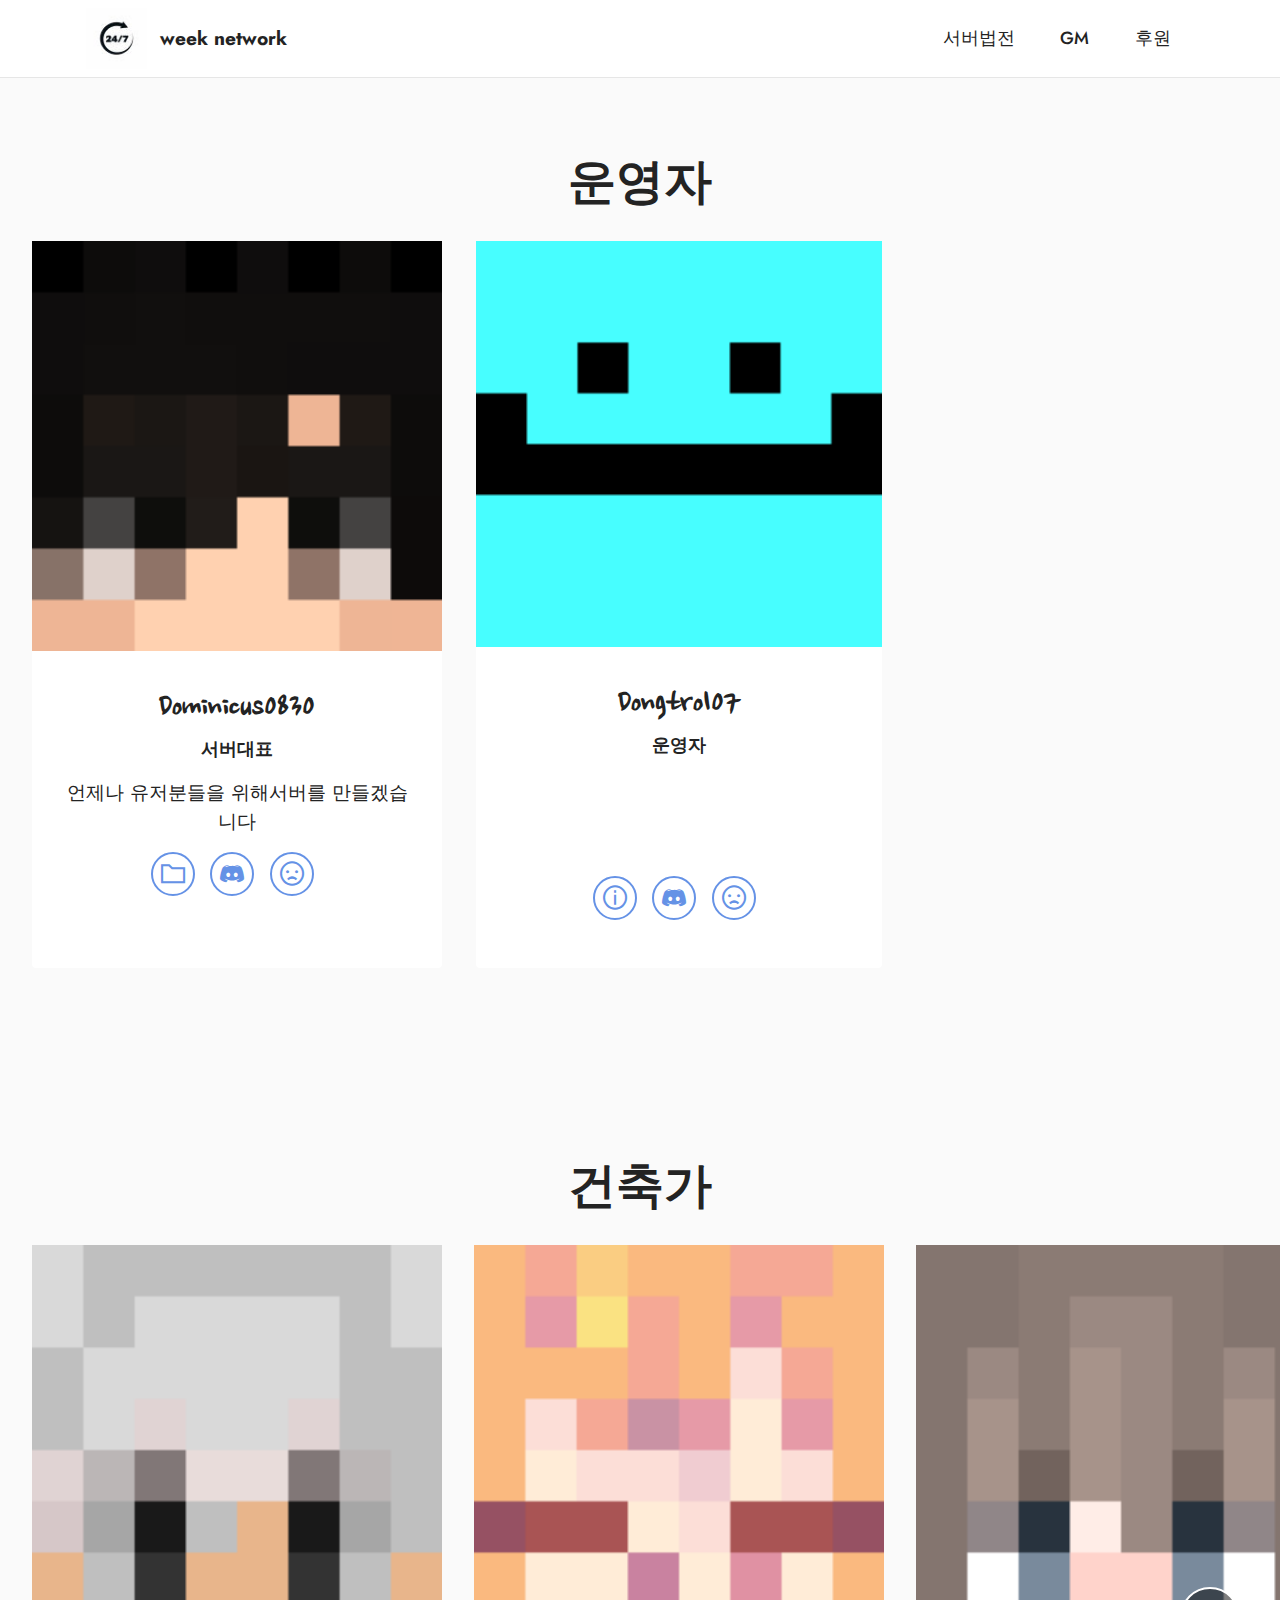
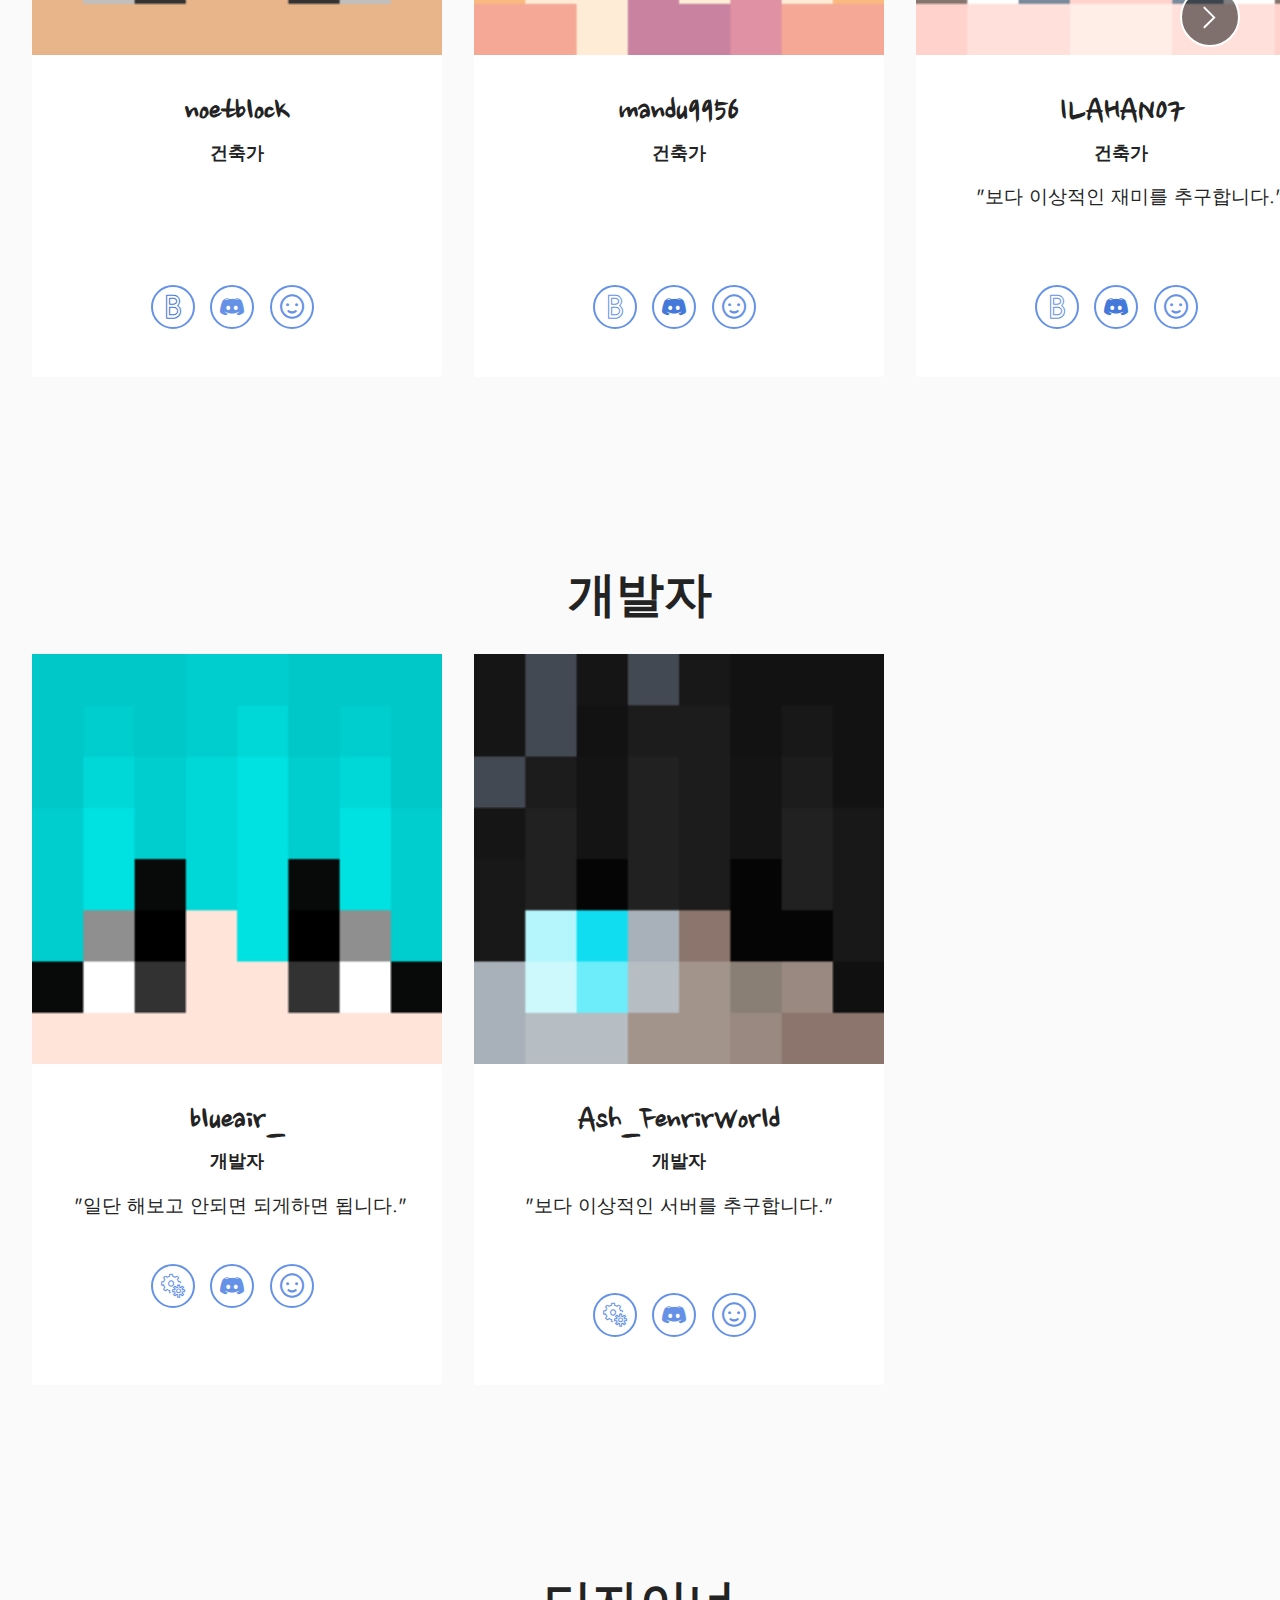
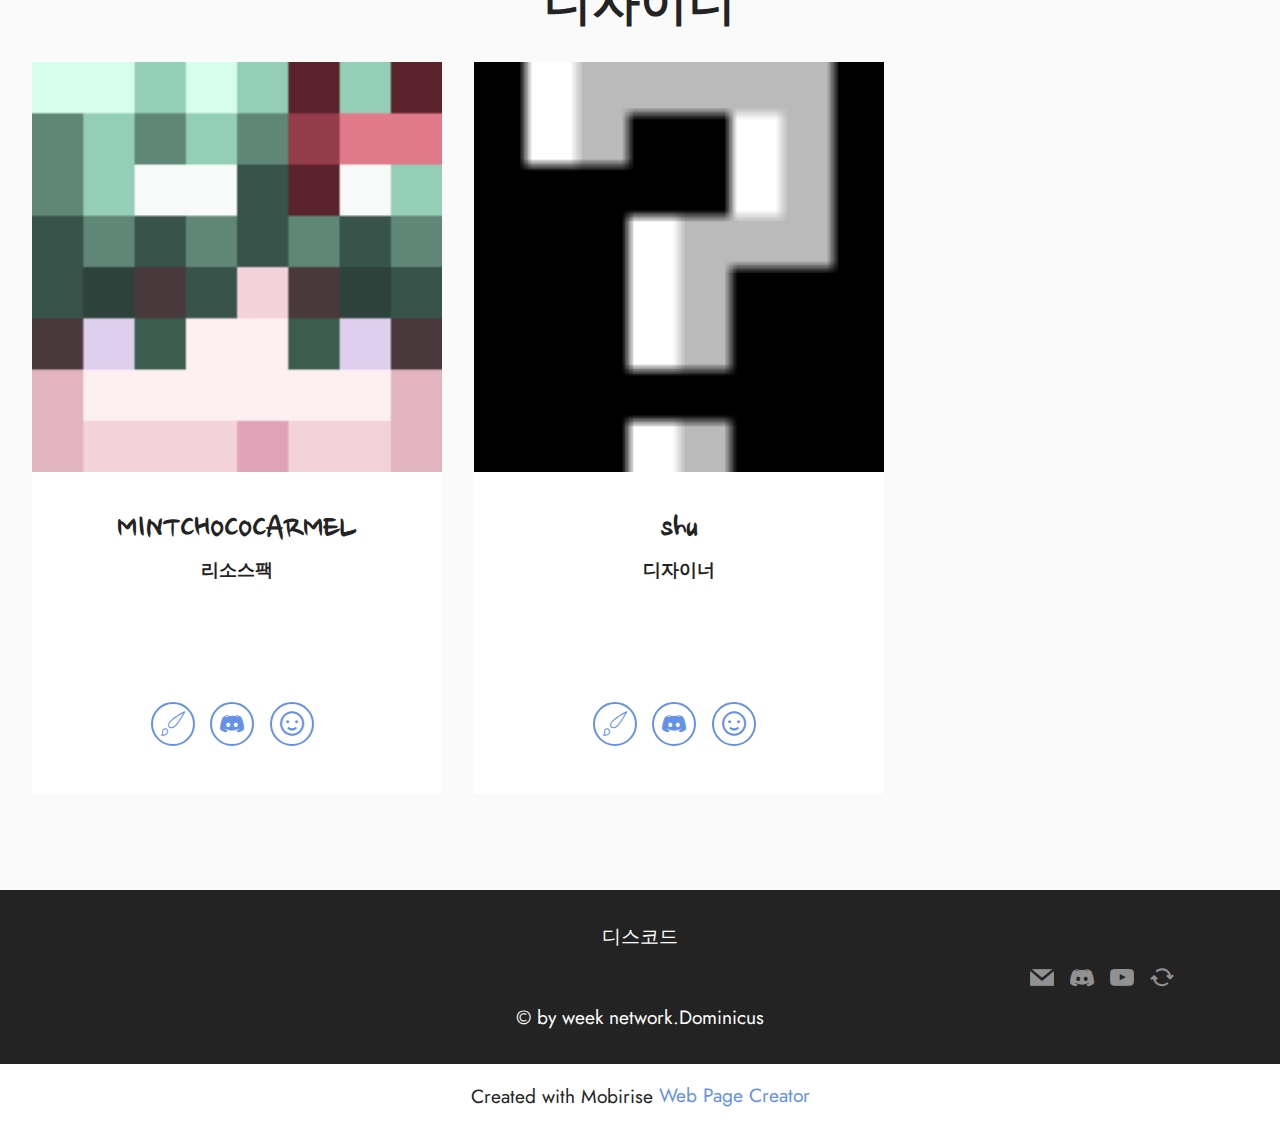
==== gm.html @ 04af9550 "Add files via upload" ====
<!DOCTYPE html>
<html  >
<head>
  <!-- Site made with Mobirise Website Builder v5.6.5, https://mobirise.com -->
  <meta charset="UTF-8">
  <meta http-equiv="X-UA-Compatible" content="IE=edge">
  <meta name="generator" content="Mobirise v5.6.5, mobirise.com">
  <meta name="twitter:card" content="summary_large_image"/>
  <meta name="twitter:image:src" content="">
  <meta property="og:image" content="">
  <meta name="twitter:title" content="gm">
  <meta name="viewport" content="width=device-width, initial-scale=1, minimum-scale=1">
  <link rel="shortcut icon" href="assets/images/clock-icon-247-260nw-1203676057-64x64.jpg" type="image/x-icon">
  <meta name="description" content="">
  
  
  <title>gm</title>
  <link rel="stylesheet" href="assets/web/assets/mobirise-icons2/mobirise2.css">
  <link rel="stylesheet" href="assets/web/assets/mobirise-icons/mobirise-icons.css">
  <link rel="stylesheet" href="assets/bootstrap/css/bootstrap.min.css">
  <link rel="stylesheet" href="assets/bootstrap/css/bootstrap-grid.min.css">
  <link rel="stylesheet" href="assets/bootstrap/css/bootstrap-reboot.min.css">
  <link rel="stylesheet" href="assets/dropdown/css/style.css">
  <link rel="stylesheet" href="assets/socicon/css/styles.css">
  <link rel="stylesheet" href="assets/theme/css/style.css">
  <link rel="preload" href="https://fonts.googleapis.com/css?family=Roboto:100,100i,300,300i,400,400i,500,500i,700,700i,900,900i&display=swap" as="style" onload="this.onload=null;this.rel='stylesheet'">
  <noscript><link rel="stylesheet" href="https://fonts.googleapis.com/css?family=Roboto:100,100i,300,300i,400,400i,500,500i,700,700i,900,900i&display=swap"></noscript>
  <link rel="preload" href="https://fonts.googleapis.com/css?family=Jost:100,200,300,400,500,600,700,800,900,100i,200i,300i,400i,500i,600i,700i,800i,900i&display=swap" as="style" onload="this.onload=null;this.rel='stylesheet'">
  <noscript><link rel="stylesheet" href="https://fonts.googleapis.com/css?family=Jost:100,200,300,400,500,600,700,800,900,100i,200i,300i,400i,500i,600i,700i,800i,900i&display=swap"></noscript>
  <link rel="preload" href="https://fonts.googleapis.com/css?family=Nanum+Brush+Script:400&display=swap" as="style" onload="this.onload=null;this.rel='stylesheet'">
  <noscript><link rel="stylesheet" href="https://fonts.googleapis.com/css?family=Nanum+Brush+Script:400&display=swap"></noscript>
  <link rel="preload" as="style" href="assets/mobirise/css/mbr-additional.css"><link rel="stylesheet" href="assets/mobirise/css/mbr-additional.css" type="text/css">
  
  
  
  
</head>
<body>
  
  <section data-bs-version="5.1" class="menu cid-s48OLK6784" once="menu" id="menu1-k">
    
    <nav class="navbar navbar-dropdown navbar-fixed-top navbar-expand-lg">
        <div class="container">
            <div class="navbar-brand">
                <span class="navbar-logo">
                    <a href="https://mobiri.se">
                        <img src="assets/images/clock-icon-247-260nw-1203676057-64x64.jpg" alt="Mobirise Website Builder" style="height: 3.8rem;">
                    </a>
                </span>
                <span class="navbar-caption-wrap"><a class="navbar-caption text-black display-7" href="https://mobiri.se">week network</a></span>
            </div>
            <button class="navbar-toggler" type="button" data-toggle="collapse" data-bs-toggle="collapse" data-target="#navbarSupportedContent" data-bs-target="#navbarSupportedContent" aria-controls="navbarNavAltMarkup" aria-expanded="false" aria-label="Toggle navigation">
                <div class="hamburger">
                    <span></span>
                    <span></span>
                    <span></span>
                    <span></span>
                </div>
            </button>
            <div class="collapse navbar-collapse" id="navbarSupportedContent">
                <ul class="navbar-nav nav-dropdown nav-right" data-app-modern-menu="true"><li class="nav-item"><a class="nav-link link text-black text-primary display-4" href="rule.html">서버법전</a></li><li class="nav-item"><a class="nav-link link text-black text-primary display-4" href="gm.html">GM</a></li>
                    <li class="nav-item"><a class="nav-link link text-black text-primary display-4" href="index.html">후원</a></li></ul>
                
                
            </div>
        </div>
    </nav>

</section>

<section data-bs-version="5.1" class="slider3 mbr-embla cid-t15JoEeEwL" id="slider3-s">
    

    
    <div class="position-relative text-center">
        <div class="col-12">
            <h3 class="mbr-section-title mbr-fonts-style align-center mb-4 display-2"><strong>운영자</strong></h3>
            
        </div>
        <div class="embla" data-skip-snaps="true" data-align="center" data-contain-scroll="trimSnaps" data-auto-play-interval="5" data-draggable="true">
            <div class="embla__viewport container-fluid">
                <div class="embla__container">
                    <div class="embla__slide slider-image item active" style="margin-left: 1rem; margin-right: 1rem;">
                        <div class="card-wrap">
                            <div class="item-wrapper position-relative">
                                <div class="image-wrap">
                                    <img src="assets/images/dominicus-160x160.png" alt="Mobirise Website Builder" data-slide-to="0" data-bs-slide-to="0">
                                </div>
                            </div>
                            <div class="content-wrap">
                                <h5 class="mbr-section-title card-title mbr-fonts-style align-center m-0 display-5">
                                    <strong>Dominicus0830</strong></h5>
                                <h6 class="mbr-role mbr-fonts-style align-center mb-3 display-4">
                                    <strong>서버대표</strong></h6>
                                <p class="card-text mbr-fonts-style align-center display-7">
                                    언제나 유저분들을 위해서버를 만들겠습니다</p>
                                <div class="social-row display-7">
                                    <div class="soc-item">
                                        <a href="https://www.facebook.com/Mobirise/" target="_blank">
                                            <span class="mbr-iconfont mobi-mbri-folder mobi-mbri"></span>
                                        </a>
                                    </div>
                                    <div class="soc-item">
                                        <a href="https://twitter.com/mobirise" target="_blank">
                                            <span class="mbr-iconfont socicon-discord socicon"></span>
                                        </a>
                                    </div>
                                    <div class="soc-item">
                                        <a href="https://instagram.com/mobirise" target="_blank">
                                            <span class="mbr-iconfont mobi-mbri-sad-face mobi-mbri"></span>
                                        </a>
                                    </div>
                                    
                                    
                                </div>
                                
                            </div>
                        </div>
                    </div><div class="embla__slide slider-image item active" style="margin-left: 1rem; margin-right: 1rem;">
                        <div class="card-wrap">
                            <div class="item-wrapper position-relative">
                                <div class="image-wrap">
                                    <img src="assets/images/dong-160x160.png" alt="Mobirise Website Builder" data-slide-to="1" data-bs-slide-to="1">
                                </div>
                            </div>
                            <div class="content-wrap">
                                <h5 class="mbr-section-title card-title mbr-fonts-style align-center m-0 display-5"><strong>Dongtrol07</strong></h5>
                                <h6 class="mbr-role mbr-fonts-style align-center mb-3 display-4">
                                    <strong>운영자</strong></h6>
                                <p class="card-text mbr-fonts-style align-center display-7">&nbsp; &nbsp; &nbsp; &nbsp; &nbsp; &nbsp; &nbsp; &nbsp; &nbsp; &nbsp; &nbsp; &nbsp; &nbsp; &nbsp; &nbsp; &nbsp; &nbsp; &nbsp; &nbsp; &nbsp; &nbsp; &nbsp; &nbsp; &nbsp; &nbsp; &nbsp; &nbsp; &nbsp; &nbsp; <br><br>&nbsp;&nbsp;</p>
                                <div class="social-row display-7">
                                    <div class="soc-item">
                                        <a href="https://www.facebook.com/Mobirise/" target="_blank">
                                            <span class="mbr-iconfont mobi-mbri-info mobi-mbri"></span>
                                        </a>
                                    </div>
                                    <div class="soc-item">
                                        <a href="https://twitter.com/mobirise" target="_blank">
                                            <span class="mbr-iconfont socicon-discord socicon"></span>
                                        </a>
                                    </div>
                                    <div class="soc-item">
                                        <a href="https://instagram.com/mobirise" target="_blank">
                                            <span class="mbr-iconfont mobi-mbri-sad-face mobi-mbri"></span>
                                        </a>
                                    </div>
                                    
                                    
                                </div>
                                
                            </div>
                        </div>
                    </div>
                    
                    
                    
                </div>
            </div>
            <button class="embla__button embla__button--prev">
                <span class="mobi-mbri mobi-mbri-arrow-prev mbr-iconfont" aria-hidden="true"></span>
                <span class="sr-only visually-hidden visually-hidden">Previous</span>
            </button>
            <button class="embla__button embla__button--next">
                <span class="mobi-mbri mobi-mbri-arrow-next mbr-iconfont" aria-hidden="true"></span>
                <span class="sr-only visually-hidden visually-hidden">Next</span>
            </button>
        </div>
    </div>
</section>

<section data-bs-version="5.1" class="slider3 mbr-embla cid-t15JpnWd8E" id="slider3-t">
    

    
    <div class="position-relative text-center">
        <div class="col-12">
            <h3 class="mbr-section-title mbr-fonts-style align-center mb-4 display-2">
                <strong>건축가</strong></h3>
            
        </div>
        <div class="embla" data-skip-snaps="true" data-align="center" data-contain-scroll="trimSnaps" data-auto-play-interval="5" data-draggable="true">
            <div class="embla__viewport container-fluid">
                <div class="embla__container">
                    <div class="embla__slide slider-image item" style="margin-left: 1rem; margin-right: 1rem;">
                        <div class="card-wrap">
                            <div class="item-wrapper position-relative">
                                <div class="image-wrap">
                                    <img src="assets/images/noetblock-160x160.png" alt="Mobirise Website Builder">
                                </div>
                            </div>
                            <div class="content-wrap">
                                <h5 class="mbr-section-title card-title mbr-fonts-style align-center m-0 display-5"><strong>noetblock</strong></h5>
                                <h6 class="mbr-role mbr-fonts-style align-center mb-3 display-4"><strong>건축가</strong></h6>
                                <p class="card-text mbr-fonts-style align-center display-7"><br>&nbsp; &nbsp; &nbsp; &nbsp; &nbsp; &nbsp; &nbsp; &nbsp; &nbsp; &nbsp; &nbsp; &nbsp; &nbsp; &nbsp; &nbsp; &nbsp; &nbsp; &nbsp; &nbsp; &nbsp; &nbsp; &nbsp; &nbsp; &nbsp; &nbsp; &nbsp; &nbsp; &nbsp; &nbsp; &nbsp;</p>
                                <div class="social-row display-7">
                                    <div class="soc-item">
                                        <a href="https://www.facebook.com/Mobirise/" target="_blank">
                                            <span class="mbr-iconfont mbri-bold" style="color: rgb(68, 121, 217); fill: rgb(68, 121, 217);"></span>
                                        </a>
                                    </div>
                                    <div class="soc-item">
                                        <a href="https://twitter.com/mobirise" target="_blank">
                                            <span class="mbr-iconfont socicon-discord socicon"></span>
                                        </a>
                                    </div>
                                    <div class="soc-item">
                                        <a href="https://instagram.com/mobirise" target="_blank">
                                            <span class="mbr-iconfont mobi-mbri-smile-face mobi-mbri"></span>
                                        </a>
                                    </div>
                                    
                                    
                                </div>
                                
                            </div>
                        </div>
                    </div>
                    <div class="embla__slide slider-image item" style="margin-left: 1rem; margin-right: 1rem;">
                        <div class="card-wrap">
                            <div class="item-wrapper position-relative">
                                <div class="image-wrap">
                                    <img src="assets/images/mandu-160x160.png" alt="Mobirise Website Builder">
                                </div>
                            </div>
                            <div class="content-wrap">
                                <h5 class="mbr-section-title card-title mbr-fonts-style align-center m-0 display-5"><strong>mandu9956</strong></h5>
                                <h6 class="mbr-role mbr-fonts-style align-center mb-3 display-4">
                                    <strong>건축가</strong></h6>
                                <p class="card-text mbr-fonts-style align-center display-7"><br>&nbsp; &nbsp; &nbsp; &nbsp; &nbsp; &nbsp; &nbsp; &nbsp; &nbsp; &nbsp; &nbsp; &nbsp; &nbsp; &nbsp; &nbsp; &nbsp; &nbsp; &nbsp; &nbsp; &nbsp; &nbsp; &nbsp; &nbsp; &nbsp; &nbsp; &nbsp; &nbsp; &nbsp; &nbsp; &nbsp;&nbsp;
                                                                                               
                                </p>
                                <div class="social-row display-7">
                                    <div class="soc-item">
                                        <a href="https://www.facebook.com/Mobirise/" target="_blank">
                                            <span class="mbr-iconfont mbri-bold"></span>
                                        </a>
                                    </div>
                                    <div class="soc-item">
                                        <a href="https://twitter.com/mobirise" target="_blank">
                                            <span class="mbr-iconfont socicon-discord socicon" style="color: rgb(68, 121, 217); fill: rgb(68, 121, 217);"></span>
                                        </a>
                                    </div>
                                    <div class="soc-item">
                                        <a href="https://instagram.com/mobirise" target="_blank">
                                            <span class="mbr-iconfont mobi-mbri-smile-face mobi-mbri"></span>
                                        </a>
                                    </div>
                                    
                                    
                                </div>
                                
                            </div>
                        </div>
                    </div>
                    <div class="embla__slide slider-image item" style="margin-left: 1rem; margin-right: 1rem;">
                        <div class="card-wrap">
                            <div class="item-wrapper position-relative">
                                <div class="image-wrap">
                                    <img src="assets/images/ilahan-160x160.png" alt="Mobirise Website Builder">
                                </div>
                            </div>
                            <div class="content-wrap">
                                <h5 class="mbr-section-title card-title mbr-fonts-style align-center m-0 display-5"><strong>ILAHAN07</strong></h5>
                                <h6 class="mbr-role mbr-fonts-style align-center mb-3 display-4">
                                    <strong>건축가</strong><strong><br></strong></h6>
                                <p class="card-text mbr-fonts-style align-center display-7">&nbsp; &nbsp;"보다 이상적인 재미를 추구합니다."<br>&nbsp; &nbsp; &nbsp; &nbsp; &nbsp; &nbsp; &nbsp; &nbsp; &nbsp; &nbsp; &nbsp; &nbsp; &nbsp; &nbsp; &nbsp; &nbsp; &nbsp;&nbsp;&nbsp; &nbsp; &nbsp; &nbsp; &nbsp; &nbsp; &nbsp; &nbsp; &nbsp; &nbsp; &nbsp; &nbsp; &nbsp;&nbsp;</p>
                                <div class="social-row display-7">
                                    <div class="soc-item">
                                        <a href="https://www.facebook.com/Mobirise/" target="_blank">
                                            <span class="mbr-iconfont mbri-bold"></span>
                                        </a>
                                    </div>
                                    <div class="soc-item">
                                        <a href="https://twitter.com/mobirise" target="_blank">
                                            <span class="mbr-iconfont socicon-discord socicon" style="color: rgb(68, 121, 217); fill: rgb(68, 121, 217);"></span>
                                        </a>
                                    </div>
                                    <div class="soc-item">
                                        <a href="https://instagram.com/mobirise" target="_blank">
                                            <span class="mbr-iconfont mobi-mbri-smile-face mobi-mbri"></span>
                                        </a>
                                    </div>
                                    
                                    
                                </div>
                                
                            </div>
                        </div>
                    </div>
                    
                </div>
            </div>
            <button class="embla__button embla__button--prev">
                <span class="mobi-mbri mobi-mbri-arrow-prev mbr-iconfont" aria-hidden="true"></span>
                <span class="sr-only visually-hidden visually-hidden">Previous</span>
            </button>
            <button class="embla__button embla__button--next">
                <span class="mobi-mbri mobi-mbri-arrow-next mbr-iconfont" aria-hidden="true"></span>
                <span class="sr-only visually-hidden visually-hidden">Next</span>
            </button>
        </div>
    </div>
</section>

<section data-bs-version="5.1" class="slider3 mbr-embla cid-t15RJzF2JE" id="slider3-u">
    

    
    <div class="position-relative text-center">
        <div class="col-12">
            <h3 class="mbr-section-title mbr-fonts-style align-center mb-4 display-2">
                <strong>개발자</strong></h3>
            
        </div>
        <div class="embla" data-skip-snaps="true" data-align="center" data-contain-scroll="trimSnaps" data-auto-play-interval="5" data-draggable="true">
            <div class="embla__viewport container-fluid">
                <div class="embla__container">
                    <div class="embla__slide slider-image item" style="margin-left: 1rem; margin-right: 1rem;">
                        <div class="card-wrap">
                            <div class="item-wrapper position-relative">
                                <div class="image-wrap">
                                    <img src="assets/images/blueair-160x160.png" alt="Mobirise Website Builder">
                                </div>
                            </div>
                            <div class="content-wrap">
                                <h5 class="mbr-section-title card-title mbr-fonts-style align-center m-0 display-5"><strong>blueair_</strong></h5>
                                <h6 class="mbr-role mbr-fonts-style align-center mb-3 display-4">
                                    <strong>개발자</strong></h6>
                                <p class="card-text mbr-fonts-style align-center display-7">&nbsp;"일단 해보고 안되면 되게하면 됩니다." &nbsp; &nbsp; &nbsp; &nbsp; &nbsp; &nbsp; &nbsp; &nbsp; &nbsp; &nbsp; &nbsp; &nbsp; &nbsp; &nbsp; &nbsp; &nbsp;</p>
                                <div class="social-row display-7">
                                    <div class="soc-item">
                                        <a href="https://www.facebook.com/Mobirise/" target="_blank">
                                            <span class="mbr-iconfont mbri-setting"></span>
                                        </a>
                                    </div>
                                    <div class="soc-item">
                                        <a href="https://twitter.com/mobirise" target="_blank">
                                            <span class="mbr-iconfont socicon-discord socicon"></span>
                                        </a>
                                    </div>
                                    <div class="soc-item">
                                        <a href="https://instagram.com/mobirise" target="_blank">
                                            <span class="mbr-iconfont mobi-mbri-smile-face mobi-mbri"></span>
                                        </a>
                                    </div>
                                    
                                    
                                </div>
                                
                            </div>
                        </div>
                    </div>
                    <div class="embla__slide slider-image item" style="margin-left: 1rem; margin-right: 1rem;">
                        <div class="card-wrap">
                            <div class="item-wrapper position-relative">
                                <div class="image-wrap">
                                    <img src="assets/images/ash-160x160.png" alt="Mobirise Website Builder">
                                </div>
                            </div>
                            <div class="content-wrap">
                                <h5 class="mbr-section-title card-title mbr-fonts-style align-center m-0 display-5">
                                    <strong>Ash_FenrirWorld</strong>
                                </h5>
                                <h6 class="mbr-role mbr-fonts-style align-center mb-3 display-4"><strong>개발자</strong></h6>
                                <p class="card-text mbr-fonts-style align-center display-7">
                                    "보다 이상적인 서버를 추구합니다."<br>&nbsp; &nbsp; &nbsp; &nbsp; &nbsp; &nbsp; &nbsp; &nbsp; &nbsp; &nbsp; &nbsp; &nbsp; &nbsp; &nbsp; &nbsp; &nbsp; &nbsp; &nbsp; &nbsp; &nbsp; &nbsp; &nbsp; &nbsp; &nbsp; &nbsp; &nbsp; &nbsp; &nbsp; &nbsp; &nbsp;&nbsp;
                                </p>
                                <div class="social-row display-7">
                                    <div class="soc-item">
                                        <a href="https://www.facebook.com/Mobirise/" target="_blank">
                                            <span class="mbr-iconfont mbri-setting"></span>
                                        </a>
                                    </div>
                                    <div class="soc-item">
                                        <a href="https://twitter.com/mobirise" target="_blank">
                                            <span class="mbr-iconfont socicon-discord socicon"></span>
                                        </a>
                                    </div>
                                    <div class="soc-item">
                                        <a href="https://instagram.com/mobirise" target="_blank">
                                            <span class="mbr-iconfont mobi-mbri-smile-face mobi-mbri"></span>
                                        </a>
                                    </div>
                                    
                                    
                                </div>
                                
                            </div>
                        </div>
                    </div>
                    
                    
                </div>
            </div>
            <button class="embla__button embla__button--prev">
                <span class="mobi-mbri mobi-mbri-arrow-prev mbr-iconfont" aria-hidden="true"></span>
                <span class="sr-only visually-hidden visually-hidden">Previous</span>
            </button>
            <button class="embla__button embla__button--next">
                <span class="mobi-mbri mobi-mbri-arrow-next mbr-iconfont" aria-hidden="true"></span>
                <span class="sr-only visually-hidden visually-hidden">Next</span>
            </button>
        </div>
    </div>
</section>

<section data-bs-version="5.1" class="slider3 mbr-embla cid-t15TF7dycz" id="slider3-w">
    

    
    <div class="position-relative text-center">
        <div class="col-12">
            <h3 class="mbr-section-title mbr-fonts-style align-center mb-4 display-2"><strong>디자이너</strong></h3>
            
        </div>
        <div class="embla" data-skip-snaps="true" data-align="center" data-contain-scroll="trimSnaps" data-auto-play-interval="5" data-draggable="true">
            <div class="embla__viewport container-fluid">
                <div class="embla__container">
                    <div class="embla__slide slider-image item" style="margin-left: 1rem; margin-right: 1rem;">
                        <div class="card-wrap">
                            <div class="item-wrapper position-relative">
                                <div class="image-wrap">
                                    <img src="assets/images/cou-160x160.png" alt="Mobirise Website Builder" data-slide-to="0" data-bs-slide-to="0">
                                </div>
                            </div>
                            <div class="content-wrap">
                                <h5 class="mbr-section-title card-title mbr-fonts-style align-center m-0 display-5"><strong>MINTCHOCOCARMEL</strong></h5>
                                <h6 class="mbr-role mbr-fonts-style align-center mb-3 display-4">
                                    <strong>리소스팩</strong></h6>
                                <p class="card-text mbr-fonts-style align-center display-7"><br>&nbsp; &nbsp; &nbsp; &nbsp; &nbsp; &nbsp; &nbsp; &nbsp; &nbsp; &nbsp; &nbsp; &nbsp; &nbsp; &nbsp; &nbsp; &nbsp; &nbsp; &nbsp; &nbsp; &nbsp; &nbsp; &nbsp; &nbsp; &nbsp; &nbsp; &nbsp; &nbsp; &nbsp; &nbsp; &nbsp;&nbsp;</p>
                                <div class="social-row display-7">
                                    <div class="soc-item">
                                        <a href="https://www.facebook.com/Mobirise/" target="_blank">
                                            <span class="mbr-iconfont mbri-change-style"></span>
                                        </a>
                                    </div>
                                    <div class="soc-item">
                                        <a href="https://twitter.com/mobirise" target="_blank">
                                            <span class="mbr-iconfont socicon-discord socicon"></span>
                                        </a>
                                    </div>
                                    <div class="soc-item">
                                        <a href="https://instagram.com/mobirise" target="_blank">
                                            <span class="mbr-iconfont mobi-mbri-smile-face mobi-mbri"></span>
                                        </a>
                                    </div>
                                    
                                    
                                </div>
                                
                            </div>
                        </div>
                    </div><div class="embla__slide slider-image item" style="margin-left: 1rem; margin-right: 1rem;">
                        <div class="card-wrap">
                            <div class="item-wrapper position-relative">
                                <div class="image-wrap">
                                    <img src="assets/images/face-32x32.png" alt="Mobirise Website Builder" data-slide-to="1" data-bs-slide-to="1">
                                </div>
                            </div>
                            <div class="content-wrap">
                                <h5 class="mbr-section-title card-title mbr-fonts-style align-center m-0 display-5"><strong>shu</strong></h5>
                                <h6 class="mbr-role mbr-fonts-style align-center mb-3 display-4">
                                    <strong>디자이너</strong></h6>
                                <p class="card-text mbr-fonts-style align-center display-7"><br>&nbsp; &nbsp; &nbsp; &nbsp; &nbsp; &nbsp; &nbsp; &nbsp; &nbsp; &nbsp; &nbsp; &nbsp; &nbsp; &nbsp; &nbsp; &nbsp; &nbsp; &nbsp; &nbsp; &nbsp; &nbsp; &nbsp; &nbsp; &nbsp; &nbsp; &nbsp; &nbsp; &nbsp; &nbsp; &nbsp;&nbsp;</p>
                                <div class="social-row display-7">
                                    <div class="soc-item">
                                        <a href="https://www.facebook.com/Mobirise/" target="_blank">
                                            <span class="mbr-iconfont mbri-change-style"></span>
                                        </a>
                                    </div>
                                    <div class="soc-item">
                                        <a href="https://twitter.com/mobirise" target="_blank">
                                            <span class="mbr-iconfont socicon-discord socicon"></span>
                                        </a>
                                    </div>
                                    <div class="soc-item">
                                        <a href="https://instagram.com/mobirise" target="_blank">
                                            <span class="mbr-iconfont mobi-mbri-smile-face mobi-mbri"></span>
                                        </a>
                                    </div>
                                    
                                    
                                </div>
                                
                            </div>
                        </div>
                    </div>
                    
                    
                    
                </div>
            </div>
            <button class="embla__button embla__button--prev">
                <span class="mobi-mbri mobi-mbri-arrow-prev mbr-iconfont" aria-hidden="true"></span>
                <span class="sr-only visually-hidden visually-hidden">Previous</span>
            </button>
            <button class="embla__button embla__button--next">
                <span class="mobi-mbri mobi-mbri-arrow-next mbr-iconfont" aria-hidden="true"></span>
                <span class="sr-only visually-hidden visually-hidden">Next</span>
            </button>
        </div>
    </div>
</section>

<section data-bs-version="5.1" class="footer3 cid-s48P1Icc8J" once="footers" id="footer3-l">

    

    

    <div class="container">
        <div class="media-container-row align-center mbr-white">
            <div class="row row-links">
                <ul class="foot-menu">
                    
                    
                    
                    
                    
                <li class="foot-menu-item mbr-fonts-style display-7">&nbsp;<br></li><li class="foot-menu-item mbr-fonts-style display-7">디스코드</li><li class="foot-menu-item mbr-fonts-style display-7">&nbsp;</li></ul>
            </div>
            <div class="row social-row">
                <div class="social-list align-right pb-2">
                    
                    
                    
                    
                    
                    
                <div class="soc-item">
                        <a href="mailto:gagamail01010@naver.com">
                            <span class="mbr-iconfont mbr-iconfont-social socicon-mail socicon"></span>
                        </a>
                    </div><div class="soc-item">
                        <a href="https://discord.gg/tnKtwCQZrc" target="_blank">
                            <span class="mbr-iconfont mbr-iconfont-social socicon-discord socicon"></span>
                        </a>
                    </div><div class="soc-item">
                        <a href="https://www.youtube.com/c/mohttps://www.youtube.com/channel/UC6Xq8KCjzHx5X-97j_PKtmwbirise" target="_blank">
                            <span class="mbr-iconfont mbr-iconfont-social socicon-youtube socicon"></span>
                        </a>
                    </div><div class="soc-item">
                        <a href="index.html" target="_blank">
                            <span class="mbr-iconfont mbr-iconfont-social mobi-mbri-update mobi-mbri"></span>
                        </a>
                    </div></div>
            </div>
            <div class="row row-copirayt">
                <p class="mbr-text mb-0 mbr-fonts-style mbr-white align-center display-7">
                    © by week network.Dominicus</p>
            </div>
        </div>
    </div>
</section><section class="display-7" style="padding: 0;align-items: center;justify-content: center;flex-wrap: wrap;    align-content: center;display: flex;position: relative;height: 4rem;"><a href="https://mobiri.se/" style="flex: 1 1;height: 4rem;position: absolute;width: 100%;z-index: 1;"><img alt="" style="height: 4rem;" src="[data-uri]"></a><p style="margin: 0;text-align: center;" class="display-7">Created with Mobirise &#8204;</p><a style="z-index:1" href="https://mobirise.com/web-page-maker.html">Web Page Creator</a></section><script src="assets/bootstrap/js/bootstrap.bundle.min.js"></script>  <script src="assets/smoothscroll/smooth-scroll.js"></script>  <script src="assets/ytplayer/index.js"></script>  <script src="assets/dropdown/js/navbar-dropdown.js"></script>  <script src="assets/embla/embla.min.js"></script>  <script src="assets/embla/script.js"></script>  <script src="assets/theme/js/script.js"></script>  
  
  
</body>
</html>
---- assets/web/assets/mobirise-icons2/mobirise2.css ----
@font-face {
  font-family: 'Moririse2';
  font-display: swap;
  src:  url('mobirise2.eot?f2bix4');
  src:  url('mobirise2.eot?f2bix4#iefix') format('embedded-opentype'),
    url('mobirise2.ttf?f2bix4') format('truetype'),
    url('mobirise2.woff?f2bix4') format('woff'),
    url('mobirise2.svg?f2bix4#mobirise2') format('svg');
  font-weight: normal;
  font-style: normal;
}

[class^="mobi-"], [class*=" mobi-"] {
  /* use !important to prevent issues with browser extensions that change fonts */
  font-family: 'Moririse2' !important;
  speak: none;
  font-style: normal;
  font-weight: normal;
  font-variant: normal;
  text-transform: none;
  line-height: 1;

  /* Better Font Rendering =========== */
  -webkit-font-smoothing: antialiased;
  -moz-osx-font-smoothing: grayscale;
}

.mobi-mbri-add-submenu:before {
  content: "\e900";
}
.mobi-mbri-alert:before {
  content: "\e901";
}
.mobi-mbri-align-center:before {
  content: "\e902";
}
.mobi-mbri-align-justify:before {
  content: "\e903";
}
.mobi-mbri-align-left:before {
  content: "\e904";
}
.mobi-mbri-align-right:before {
  content: "\e905";
}
.mobi-mbri-android:before {
  content: "\e906";
}
.mobi-mbri-apple:before {
  content: "\e907";
}
.mobi-mbri-arrow-down:before {
  content: "\e908";
}
.mobi-mbri-arrow-next:before {
  content: "\e909";
}
.mobi-mbri-arrow-prev:before {
  content: "\e90a";
}
.mobi-mbri-arrow-up:before {
  content: "\e90b";
}
.mobi-mbri-bold:before {
  content: "\e90c";
}
.mobi-mbri-bookmark:before {
  content: "\e90d";
}
.mobi-mbri-bootstrap:before {
  content: "\e90e";
}
.mobi-mbri-briefcase:before {
  content: "\e90f";
}
.mobi-mbri-browse:before {
  content: "\e910";
}
.mobi-mbri-bulleted-list:before {
  content: "\e911";
}
.mobi-mbri-calendar:before {
  content: "\e912";
}
.mobi-mbri-camera:before {
  content: "\e913";
}
.mobi-mbri-cart-add:before {
  content: "\e914";
}
.mobi-mbri-cart-full:before {
  content: "\e915";
}
.mobi-mbri-cash:before {
  content: "\e916";
}
.mobi-mbri-change-style:before {
  content: "\e917";
}
.mobi-mbri-chat:before {
  content: "\e918";
}
.mobi-mbri-clock:before {
  content: "\e919";
}
.mobi-mbri-close:before {
  content: "\e91a";
}
.mobi-mbri-cloud:before {
  content: "\e91b";
}
.mobi-mbri-code:before {
  content: "\e91c";
}
.mobi-mbri-contact-form:before {
  content: "\e91d";
}
.mobi-mbri-credit-card:before {
  content: "\e91e";
}
.mobi-mbri-cursor-click:before {
  content: "\e91f";
}
.mobi-mbri-cust-feedback:before {
  content: "\e920";
}
.mobi-mbri-database:before {
  content: "\e921";
}
.mobi-mbri-delivery:before {
  content: "\e922";
}
.mobi-mbri-desktop:before {
  content: "\e923";
}
.mobi-mbri-devices:before {
  content: "\e924";
}
.mobi-mbri-down:before {
  content: "\e925";
}
.mobi-mbri-download-2:before {
  content: "\e926";
}
.mobi-mbri-download:before {
  content: "\e927";
}
.mobi-mbri-drag-n-drop-2:before {
  content: "\e928";
}
.mobi-mbri-drag-n-drop:before {
  content: "\e929";
}
.mobi-mbri-edit-2:before {
  content: "\e92a";
}
.mobi-mbri-edit:before {
  content: "\e92b";
}
.mobi-mbri-error:before {
  content: "\e92c";
}
.mobi-mbri-extension:before {
  content: "\e92d";
}
.mobi-mbri-features:before {
  content: "\e92e";
}
.mobi-mbri-file:before {
  content: "\e92f";
}
.mobi-mbri-flag:before {
  content: "\e930";
}
.mobi-mbri-folder:before {
  content: "\e931";
}
.mobi-mbri-gift:before {
  content: "\e932";
}
.mobi-mbri-github:before {
  content: "\e933";
}
.mobi-mbri-globe-2:before {
  content: "\e934";
}
.mobi-mbri-globe:before {
  content: "\e935";
}
.mobi-mbri-growing-chart:before {
  content: "\e936";
}
.mobi-mbri-hearth:before {
  content: "\e937";
}
.mobi-mbri-help:before {
  content: "\e938";
}
.mobi-mbri-home:before {
  content: "\e939";
}
.mobi-mbri-hot-cup:before {
  content: "\e93a";
}
.mobi-mbri-idea:before {
  content: "\e93b";
}
.mobi-mbri-image-gallery:before {
  content: "\e93c";
}
.mobi-mbri-image-slider:before {
  content: "\e93d";
}
.mobi-mbri-info:before {
  content: "\e93e";
}
.mobi-mbri-italic:before {
  content: "\e93f";
}
.mobi-mbri-key:before {
  content: "\e940";
}
.mobi-mbri-laptop:before {
  content: "\e941";
}
.mobi-mbri-layers:before {
  content: "\e942";
}
.mobi-mbri-left-right:before {
  content: "\e943";
}
.mobi-mbri-left:before {
  content: "\e944";
}
.mobi-mbri-letter:before {
  content: "\e945";
}
.mobi-mbri-like:before {
  content: "\e946";
}
.mobi-mbri-link:before {
  content: "\e947";
}
.mobi-mbri-lock:before {
  content: "\e948";
}
.mobi-mbri-login:before {
  content: "\e949";
}
.mobi-mbri-logout:before {
  content: "\e94a";
}
.mobi-mbri-magic-stick:before {
  content: "\e94b";
}
.mobi-mbri-map-pin:before {
  content: "\e94c";
}
.mobi-mbri-menu:before {
  content: "\e94d";
}
.mobi-mbri-mobile-2:before {
  content: "\e94e";
}
.mobi-mbri-mobile-horizontal:before {
  content: "\e94f";
}
.mobi-mbri-mobile:before {
  content: "\e950";
}
.mobi-mbri-mobirise:before {
  content: "\e951";
}
.mobi-mbri-more-horizontal:before {
  content: "\e952";
}
.mobi-mbri-more-vertical:before {
  content: "\e953";
}
.mobi-mbri-music:before {
  content: "\e954";
}
.mobi-mbri-new-file:before {
  content: "\e955";
}
.mobi-mbri-numbered-list:before {
  content: "\e956";
}
.mobi-mbri-opened-folder:before {
  content: "\e957";
}
.mobi-mbri-pages:before {
  content: "\e958";
}
.mobi-mbri-paper-plane:before {
  content: "\e959";
}
.mobi-mbri-paperclip:before {
  content: "\e95a";
}
.mobi-mbri-phone:before {
  content: "\e95b";
}
.mobi-mbri-photo:before {
  content: "\e95c";
}
.mobi-mbri-photos:before {
  content: "\e95d";
}
.mobi-mbri-pin:before {
  content: "\e95e";
}
.mobi-mbri-play:before {
  content: "\e95f";
}
.mobi-mbri-plus:before {
  content: "\e960";
}
.mobi-mbri-preview:before {
  content: "\e961";
}
.mobi-mbri-print:before {
  content: "\e962";
}
.mobi-mbri-protect:before {
  content: "\e963";
}
.mobi-mbri-question:before {
  content: "\e964";
}
.mobi-mbri-quote-left:before {
  content: "\e965";
}
.mobi-mbri-quote-right:before {
  content: "\e966";
}
.mobi-mbri-redo:before {
  content: "\e967";
}
.mobi-mbri-refresh:before {
  content: "\e968";
}
.mobi-mbri-responsive-2:before {
  content: "\e969";
}
.mobi-mbri-responsive:before {
  content: "\e96a";
}
.mobi-mbri-right:before {
  content: "\e96b";
}
.mobi-mbri-rocket:before {
  content: "\e96c";
}
.mobi-mbri-sad-face:before {
  content: "\e96d";
}
.mobi-mbri-sale:before {
  content: "\e96e";
}
.mobi-mbri-save:before {
  content: "\e96f";
}
.mobi-mbri-search:before {
  content: "\e970";
}
.mobi-mbri-setting-2:before {
  content: "\e971";
}
.mobi-mbri-setting-3:before {
  content: "\e972";
}
.mobi-mbri-setting:before {
  content: "\e973";
}
.mobi-mbri-share:before {
  content: "\e974";
}
.mobi-mbri-shopping-bag:before {
  content: "\e975";
}
.mobi-mbri-shopping-basket:before {
  content: "\e976";
}
.mobi-mbri-shopping-cart:before {
  content: "\e977";
}
.mobi-mbri-sites:before {
  content: "\e978";
}
.mobi-mbri-smile-face:before {
  content: "\e979";
}
.mobi-mbri-speed:before {
  content: "\e97a";
}
.mobi-mbri-star:before {
  content: "\e97b";
}
.mobi-mbri-success:before {
  content: "\e97c";
}
.mobi-mbri-sun:before {
  content: "\e97d";
}
.mobi-mbri-sun2:before {
  content: "\e97e";
}
.mobi-mbri-tablet-vertical:before {
  content: "\e97f";
}
.mobi-mbri-tablet:before {
  content: "\e980";
}
.mobi-mbri-target:before {
  content: "\e981";
}
.mobi-mbri-timer:before {
  content: "\e982";
}
.mobi-mbri-to-ftp:before {
  content: "\e983";
}
.mobi-mbri-to-local-drive:before {
  content: "\e984";
}
.mobi-mbri-touch-swipe:before {
  content: "\e985";
}
.mobi-mbri-touch:before {
  content: "\e986";
}
.mobi-mbri-trash:before {
  content: "\e987";
}
.mobi-mbri-underline:before {
  content: "\e988";
}
.mobi-mbri-undo:before {
  content: "\e989";
}
.mobi-mbri-unlink:before {
  content: "\e98a";
}
.mobi-mbri-unlock:before {
  content: "\e98b";
}
.mobi-mbri-up-down:before {
  content: "\e98c";
}
.mobi-mbri-up:before {
  content: "\e98d";
}
.mobi-mbri-update:before {
  content: "\e98e";
}
.mobi-mbri-upload-2:before {
  content: "\e98f";
}
.mobi-mbri-upload:before {
  content: "\e990";
}
.mobi-mbri-user-2:before {
  content: "\e991";
}
.mobi-mbri-user:before {
  content: "\e992";
}
.mobi-mbri-users:before {
  content: "\e993";
}
.mobi-mbri-video-play:before {
  content: "\e994";
}
.mobi-mbri-video:before {
  content: "\e995";
}
.mobi-mbri-watch:before {
  content: "\e996";
}
.mobi-mbri-website-theme-2:before {
  content: "\e997";
}
.mobi-mbri-website-theme:before {
  content: "\e998";
}
.mobi-mbri-wifi:before {
  content: "\e999";
}
.mobi-mbri-windows:before {
  content: "\e99a";
}
.mobi-mbri-zoom-in:before {
  content: "\e99b";
}
.mobi-mbri-zoom-out:before {
  content: "\e99c";
}
---- assets/web/assets/mobirise-icons/mobirise-icons.css ----
@font-face {
  font-family: 'MobiriseIcons';
  src:  url('mobirise-icons.eot?spat4u');
  src:  url('mobirise-icons.eot?spat4u#iefix') format('embedded-opentype'),
    url('mobirise-icons.ttf?spat4u') format('truetype'),
    url('mobirise-icons.woff?spat4u') format('woff'),
    url('mobirise-icons.svg?spat4u#MobiriseIcons') format('svg');
  font-weight: normal;
  font-style: normal;
  font-display: swap;
}

[class^="mbri-"], [class*=" mbri-"] {
  /* use !important to prevent issues with browser extensions that change fonts */
  font-family: MobiriseIcons !important;
  speak: none;
  font-style: normal;
  font-weight: normal;
  font-variant: normal;
  text-transform: none;
  line-height: 1;

  /* Better Font Rendering =========== */
  -webkit-font-smoothing: antialiased;
  -moz-osx-font-smoothing: grayscale;
}

.mbri-add-submenu:before {
  content: "\e900";
}
.mbri-alert:before {
  content: "\e901";
}
.mbri-align-center:before {
  content: "\e902";
}
.mbri-align-justify:before {
  content: "\e903";
}
.mbri-align-left:before {
  content: "\e904";
}
.mbri-align-right:before {
  content: "\e905";
}
.mbri-android:before {
  content: "\e906";
}
.mbri-apple:before {
  content: "\e907";
}
.mbri-arrow-down:before {
  content: "\e908";
}
.mbri-arrow-next:before {
  content: "\e909";
}
.mbri-arrow-prev:before {
  content: "\e90a";
}
.mbri-arrow-up:before {
  content: "\e90b";
}
.mbri-bold:before {
  content: "\e90c";
}
.mbri-bookmark:before {
  content: "\e90d";
}
.mbri-bootstrap:before {
  content: "\e90e";
}
.mbri-briefcase:before {
  content: "\e90f";
}
.mbri-browse:before {
  content: "\e910";
}
.mbri-bulleted-list:before {
  content: "\e911";
}
.mbri-calendar:before {
  content: "\e912";
}
.mbri-camera:before {
  content: "\e913";
}
.mbri-cart-add:before {
  content: "\e914";
}
.mbri-cart-full:before {
  content: "\e915";
}
.mbri-cash:before {
  content: "\e916";
}
.mbri-change-style:before {
  content: "\e917";
}
.mbri-chat:before {
  content: "\e918";
}
.mbri-clock:before {
  content: "\e919";
}
.mbri-close:before {
  content: "\e91a";
}
.mbri-cloud:before {
  content: "\e91b";
}
.mbri-code:before {
  content: "\e91c";
}
.mbri-contact-form:before {
  content: "\e91d";
}
.mbri-credit-card:before {
  content: "\e91e";
}
.mbri-cursor-click:before {
  content: "\e91f";
}
.mbri-cust-feedback:before {
  content: "\e920";
}
.mbri-database:before {
  content: "\e921";
}
.mbri-delivery:before {
  content: "\e922";
}
.mbri-desktop:before {
  content: "\e923";
}
.mbri-devices:before {
  content: "\e924";
}
.mbri-down:before {
  content: "\e925";
}
.mbri-download:before {
  content: "\e989";
}
.mbri-drag-n-drop:before {
  content: "\e927";
}
.mbri-drag-n-drop2:before {
  content: "\e928";
}
.mbri-edit:before {
  content: "\e929";
}
.mbri-edit2:before {
  content: "\e92a";
}
.mbri-error:before {
  content: "\e92b";
}
.mbri-extension:before {
  content: "\e92c";
}
.mbri-features:before {
  content: "\e92d";
}
.mbri-file:before {
  content: "\e92e";
}
.mbri-flag:before {
  content: "\e92f";
}
.mbri-folder:before {
  content: "\e930";
}
.mbri-gift:before {
  content: "\e931";
}
.mbri-github:before {
  content: "\e932";
}
.mbri-globe:before {
  content: "\e933";
}
.mbri-globe-2:before {
  content: "\e934";
}
.mbri-growing-chart:before {
  content: "\e935";
}
.mbri-hearth:before {
  content: "\e936";
}
.mbri-help:before {
  content: "\e937";
}
.mbri-home:before {
  content: "\e938";
}
.mbri-hot-cup:before {
  content: "\e939";
}
.mbri-idea:before {
  content: "\e93a";
}
.mbri-image-gallery:before {
  content: "\e93b";
}
.mbri-image-slider:before {
  content: "\e93c";
}
.mbri-info:before {
  content: "\e93d";
}
.mbri-italic:before {
  content: "\e93e";
}
.mbri-key:before {
  content: "\e93f";
}
.mbri-laptop:before {
  content: "\e940";
}
.mbri-layers:before {
  content: "\e941";
}
.mbri-left-right:before {
  content: "\e942";
}
.mbri-left:before {
  content: "\e943";
}
.mbri-letter:before {
  content: "\e944";
}
.mbri-like:before {
  content: "\e945";
}
.mbri-link:before {
  content: "\e946";
}
.mbri-lock:before {
  content: "\e947";
}
.mbri-login:before {
  content: "\e948";
}
.mbri-logout:before {
  content: "\e949";
}
.mbri-magic-stick:before {
  content: "\e94a";
}
.mbri-map-pin:before {
  content: "\e94b";
}
.mbri-menu:before {
  content: "\e94c";
}
.mbri-mobile:before {
  content: "\e94d";
}
.mbri-mobile2:before {
  content: "\e94e";
}
.mbri-mobirise:before {
  content: "\e94f";
}
.mbri-more-horizontal:before {
  content: "\e950";
}
.mbri-more-vertical:before {
  content: "\e951";
}
.mbri-music:before {
  content: "\e952";
}
.mbri-new-file:before {
  content: "\e953";
}
.mbri-numbered-list:before {
  content: "\e954";
}
.mbri-opened-folder:before {
  content: "\e955";
}
.mbri-pages:before {
  content: "\e956";
}
.mbri-paper-plane:before {
  content: "\e957";
}
.mbri-paperclip:before {
  content: "\e958";
}
.mbri-photo:before {
  content: "\e959";
}
.mbri-photos:before {
  content: "\e95a";
}
.mbri-pin:before {
  content: "\e95b";
}
.mbri-play:before {
  content: "\e95c";
}
.mbri-plus:before {
  content: "\e95d";
}
.mbri-preview:before {
  content: "\e95e";
}
.mbri-print:before {
  content: "\e95f";
}
.mbri-protect:before {
  content: "\e960";
}
.mbri-question:before {
  content: "\e961";
}
.mbri-quote-left:before {
  content: "\e962";
}
.mbri-quote-right:before {
  content: "\e963";
}
.mbri-refresh:before {
  content: "\e964";
}
.mbri-responsive:before {
  content: "\e965";
}
.mbri-right:before {
  content: "\e966";
}
.mbri-rocket:before {
  content: "\e967";
}
.mbri-sad-face:before {
  content: "\e968";
}
.mbri-sale:before {
  content: "\e969";
}
.mbri-save:before {
  content: "\e96a";
}
.mbri-search:before {
  content: "\e96b";
}
.mbri-setting:before {
  content: "\e96c";
}
.mbri-setting2:before {
  content: "\e96d";
}
.mbri-setting3:before {
  content: "\e96e";
}
.mbri-share:before {
  content: "\e96f";
}
.mbri-shopping-bag:before {
  content: "\e970";
}
.mbri-shopping-basket:before {
  content: "\e971";
}
.mbri-shopping-cart:before {
  content: "\e972";
}
.mbri-sites:before {
  content: "\e973";
}
.mbri-smile-face:before {
  content: "\e974";
}
.mbri-speed:before {
  content: "\e975";
}
.mbri-star:before {
  content: "\e976";
}
.mbri-success:before {
  content: "\e977";
}
.mbri-sun:before {
  content: "\e978";
}
.mbri-sun2:before {
  content: "\e979";
}
.mbri-tablet:before {
  content: "\e97a";
}
.mbri-tablet-vertical:before {
  content: "\e97b";
}
.mbri-target:before {
  content: "\e97c";
}
.mbri-timer:before {
  content: "\e97d";
}
.mbri-to-ftp:before {
  content: "\e97e";
}
.mbri-to-local-drive:before {
  content: "\e97f";
}
.mbri-touch-swipe:before {
  content: "\e980";
}
.mbri-touch:before {
  content: "\e981";
}
.mbri-trash:before {
  content: "\e982";
}
.mbri-underline:before {
  content: "\e983";
}
.mbri-unlink:before {
  content: "\e984";
}
.mbri-unlock:before {
  content: "\e985";
}
.mbri-up-down:before {
  content: "\e986";
}
.mbri-up:before {
  content: "\e987";
}
.mbri-update:before {
  content: "\e988";
}
.mbri-upload:before {
 content: "\e926"; 
}
.mbri-user:before {
  content: "\e98a";
}
.mbri-user2:before {
  content: "\e98b";
}
.mbri-users:before {
  content: "\e98c";
}
.mbri-video:before {
  content: "\e98d";
}
.mbri-video-play:before {
  content: "\e98e";
}
.mbri-watch:before {
  content: "\e98f";
}
.mbri-website-theme:before {
  content: "\e990";
}
.mbri-wifi:before {
  content: "\e991";
}
.mbri-windows:before {
  content: "\e992";
}
.mbri-zoom-out:before {
  content: "\e993";
}
.mbri-redo:before {
  content: "\e994";
}
.mbri-undo:before {
  content: "\e995";
}
---- assets/dropdown/css/style.css ----
.navbar-dropdown {
  left: 0;
  padding: 0;
  position: absolute;
  right: 0;
  top: 0;
  transition: all 0.45s ease;
  z-index: 1030;
  background: #282828; }
  .navbar-dropdown .navbar-logo {
    margin-right: 0.8rem;
    transition: margin 0.3s ease-in-out;
    vertical-align: middle; }
    .navbar-dropdown .navbar-logo img {
      height: 3.125rem;
      transition: all 0.3s ease-in-out; }
    .navbar-dropdown .navbar-logo.mbr-iconfont {
      font-size: 3.125rem;
      line-height: 3.125rem; }
  .navbar-dropdown .navbar-caption {
    font-weight: 700;
    white-space: normal;
    vertical-align: -4px;
    line-height: 3.125rem !important; }
    .navbar-dropdown .navbar-caption, .navbar-dropdown .navbar-caption:hover {
      color: inherit;
      text-decoration: none; }
  .navbar-dropdown .mbr-iconfont + .navbar-caption {
    vertical-align: -1px; }
  .navbar-dropdown.navbar-fixed-top {
    position: fixed; }
  .navbar-dropdown .navbar-brand span {
    vertical-align: -4px; }
  .navbar-dropdown.bg-color.transparent {
    background: none; }
  .navbar-dropdown.navbar-short .navbar-brand {
    padding: 0.625rem 0; }
    .navbar-dropdown.navbar-short .navbar-brand span {
      vertical-align: -1px; }
  .navbar-dropdown.navbar-short .navbar-caption {
    line-height: 2.375rem !important;
    vertical-align: -2px; }
  .navbar-dropdown.navbar-short .navbar-logo {
    margin-right: 0.5rem; }
    .navbar-dropdown.navbar-short .navbar-logo img {
      height: 2.375rem; }
    .navbar-dropdown.navbar-short .navbar-logo.mbr-iconfont {
      font-size: 2.375rem;
      line-height: 2.375rem; }
  .navbar-dropdown.navbar-short .mbr-table-cell {
    height: 3.625rem; }
  .navbar-dropdown .navbar-close {
    left: 0.6875rem;
    position: fixed;
    top: 0.75rem;
    z-index: 1000; }
  .navbar-dropdown .hamburger-icon {
    content: "";
    display: inline-block;
    vertical-align: middle;
    width: 16px;
    -webkit-box-shadow: 0 -6px 0 1px #282828,0 0 0 1px #282828,0 6px 0 1px #282828;
    -moz-box-shadow: 0 -6px 0 1px #282828,0 0 0 1px #282828,0 6px 0 1px #282828;
    box-shadow: 0 -6px 0 1px #282828,0 0 0 1px #282828,0 6px 0 1px #282828; }

.dropdown-menu .dropdown-toggle[data-toggle="dropdown-submenu"]::after {
  border-bottom: 0.35em solid transparent;
  border-left: 0.35em solid;
  border-right: 0;
  border-top: 0.35em solid transparent;
  margin-left: 0.3rem; }

.dropdown-menu .dropdown-item:focus {
  outline: 0; }

.nav-dropdown {
  font-size: 0.75rem;
  font-weight: 500;
  height: auto !important; }
  .nav-dropdown .nav-btn {
    padding-left: 1rem; }
  .nav-dropdown .link {
    margin: .667em 1.667em;
    font-weight: 500;
    padding: 0;
    transition: color .2s ease-in-out; }
    .nav-dropdown .link.dropdown-toggle {
      margin-right: 2.583em; }
      .nav-dropdown .link.dropdown-toggle::after {
        margin-left: .25rem;
        border-top: 0.35em solid;
        border-right: 0.35em solid transparent;
        border-left: 0.35em solid transparent;
        border-bottom: 0; }
      .nav-dropdown .link.dropdown-toggle[aria-expanded="true"] {
        margin: 0;
        padding: 0.667em 3.263em  0.667em 1.667em; }
  .nav-dropdown .link::after,
  .nav-dropdown .dropdown-item::after {
    color: inherit; }
  .nav-dropdown .btn {
    font-size: 0.75rem;
    font-weight: 700;
    letter-spacing: 0;
    margin-bottom: 0;
    padding-left: 1.25rem;
    padding-right: 1.25rem; }
  .nav-dropdown .dropdown-menu {
    border-radius: 0;
    border: 0;
    left: 0;
    margin: 0;
    padding-bottom: 1.25rem;
    padding-top: 1.25rem;
    position: relative; }
  .nav-dropdown .dropdown-submenu {
    margin-left: 0.125rem;
    top: 0; }
  .nav-dropdown .dropdown-item {
    font-weight: 500;
    line-height: 2;
    padding: 0.3846em 4.615em 0.3846em 1.5385em;
    position: relative;
    transition: color .2s ease-in-out, background-color .2s ease-in-out; }
    .nav-dropdown .dropdown-item::after {
      margin-top: -0.3077em;
      position: absolute;
      right: 1.1538em;
      top: 50%; }
    .nav-dropdown .dropdown-item:focus, .nav-dropdown .dropdown-item:hover {
      background: none; }

@media (max-width: 767px) {
  .nav-dropdown.navbar-toggleable-sm {
    bottom: 0;
    display: none;
    left: 0;
    overflow-x: hidden;
    position: fixed;
    top: 0;
    transform: translateX(-100%);
    -ms-transform: translateX(-100%);
    -webkit-transform: translateX(-100%);
    width: 18.75rem;
    z-index: 999; } }
.nav-dropdown.navbar-toggleable-xl {
  bottom: 0;
  display: none;
  left: 0;
  overflow-x: hidden;
  position: fixed;
  top: 0;
  transform: translateX(-100%);
  -ms-transform: translateX(-100%);
  -webkit-transform: translateX(-100%);
  width: 18.75rem;
  z-index: 999; }

.nav-dropdown-sm {
  display: block !important;
  overflow-x: hidden;
  overflow: auto;
  padding-top: 3.875rem; }
  .nav-dropdown-sm::after {
    content: "";
    display: block;
    height: 3rem;
    width: 100%; }
  .nav-dropdown-sm.collapse.in ~ .navbar-close {
    display: block !important; }
  .nav-dropdown-sm.collapsing, .nav-dropdown-sm.collapse.in {
    transform: translateX(0);
    -ms-transform: translateX(0);
    -webkit-transform: translateX(0);
    transition: all 0.25s ease-out;
    -webkit-transition: all 0.25s ease-out;
    background: #282828; }
  .nav-dropdown-sm.collapsing[aria-expanded="false"] {
    transform: translateX(-100%);
    -ms-transform: translateX(-100%);
    -webkit-transform: translateX(-100%); }
  .nav-dropdown-sm .nav-item {
    display: block;
    margin-left: 0 !important;
    padding-left: 0; }
  .nav-dropdown-sm .link,
  .nav-dropdown-sm .dropdown-item {
    border-top: 1px dotted rgba(255, 255, 255, 0.1);
    font-size: 0.8125rem;
    line-height: 1.6;
    margin: 0 !important;
    padding: 0.875rem 2.4rem 0.875rem 1.5625rem !important;
    position: relative;
    white-space: normal; }
    .nav-dropdown-sm .link:focus, .nav-dropdown-sm .link:hover,
    .nav-dropdown-sm .dropdown-item:focus,
    .nav-dropdown-sm .dropdown-item:hover {
      background: rgba(0, 0, 0, 0.2) !important;
      color: #c0a375; }
  .nav-dropdown-sm .nav-btn {
    position: relative;
    padding: 1.5625rem 1.5625rem 0 1.5625rem; }
    .nav-dropdown-sm .nav-btn::before {
      border-top: 1px dotted rgba(255, 255, 255, 0.1);
      content: "";
      left: 0;
      position: absolute;
      top: 0;
      width: 100%; }
    .nav-dropdown-sm .nav-btn + .nav-btn {
      padding-top: 0.625rem; }
      .nav-dropdown-sm .nav-btn + .nav-btn::before {
        display: none; }
  .nav-dropdown-sm .btn {
    padding: 0.625rem 0; }
  .nav-dropdown-sm .dropdown-toggle[data-toggle="dropdown-submenu"]::after {
    margin-left: .25rem;
    border-top: 0.35em solid;
    border-right: 0.35em solid transparent;
    border-left: 0.35em solid transparent;
    border-bottom: 0; }
  .nav-dropdown-sm .dropdown-toggle[data-toggle="dropdown-submenu"][aria-expanded="true"]::after {
    border-top: 0;
    border-right: 0.35em solid transparent;
    border-left: 0.35em solid transparent;
    border-bottom: 0.35em solid; }
  .nav-dropdown-sm .dropdown-menu {
    margin: 0;
    padding: 0;
    position: relative;
    top: 0;
    left: 0;
    width: 100%;
    border: 0;
    float: none;
    border-radius: 0;
    background: none; }
  .nav-dropdown-sm .dropdown-submenu {
    left: 100%;
    margin-left: 0.125rem;
    margin-top: -1.25rem;
    top: 0; }

.navbar-toggleable-sm .nav-dropdown .dropdown-menu {
  position: absolute; }

.navbar-toggleable-sm .nav-dropdown .dropdown-submenu {
  left: 100%;
  margin-left: 0.125rem;
  margin-top: -1.25rem;
  top: 0; }

.navbar-toggleable-sm.opened .nav-dropdown .dropdown-menu {
  position: relative; }

.navbar-toggleable-sm.opened .nav-dropdown .dropdown-submenu {
  left: 0;
  margin-left: 00rem;
  margin-top: 0rem;
  top: 0; }

.is-builder .nav-dropdown.collapsing {
  transition: none !important; }
---- assets/socicon/css/styles.css ----
@charset "UTF-8";

@font-face {
  font-family: 'Socicon';
  src:  url('../fonts/socicon.eot');
  src:  url('../fonts/socicon.eot?#iefix') format('embedded-opentype'),
    url('../fonts/socicon.woff2') format('woff2'),
    url('../fonts/socicon.ttf') format('truetype'),
    url('../fonts/socicon.woff') format('woff'),
    url('../fonts/socicon.svg#socicon') format('svg');
  font-weight: normal;
  font-style: normal;
  font-display: swap;
}

[data-icon]:before {
  font-family: "socicon" !important;
  content: attr(data-icon);
  font-style: normal !important;
  font-weight: normal !important;
  font-variant: normal !important;
  text-transform: none !important;
  speak: none;
  line-height: 1;
  -webkit-font-smoothing: antialiased;
  -moz-osx-font-smoothing: grayscale;
}

[class^="socicon-"], [class*=" socicon-"] {
  /* use !important to prevent issues with browser extensions that change fonts */
  font-family: 'Socicon' !important;
  speak: none;
  font-style: normal;
  font-weight: normal;
  font-variant: normal;
  text-transform: none;
  line-height: 1;

  /* Better Font Rendering =========== */
  -webkit-font-smoothing: antialiased;
  -moz-osx-font-smoothing: grayscale;
}

.socicon-eitaa:before {
  content: "\e97c";
}
.socicon-soroush:before {
  content: "\e97d";
}
.socicon-bale:before {
  content: "\e97e";
}
.socicon-zazzle:before {
  content: "\e97b";
}
.socicon-society6:before {
  content: "\e97a";
}
.socicon-redbubble:before {
  content: "\e979";
}
.socicon-avvo:before {
  content: "\e978";
}
.socicon-stitcher:before {
  content: "\e977";
}
.socicon-googlehangouts:before {
  content: "\e974";
}
.socicon-dlive:before {
  content: "\e975";
}
.socicon-vsco:before {
  content: "\e976";
}
.socicon-flipboard:before {
  content: "\e973";
}
.socicon-ubuntu:before {
  content: "\e958";
}
.socicon-artstation:before {
  content: "\e959";
}
.socicon-invision:before {
  content: "\e95a";
}
.socicon-torial:before {
  content: "\e95b";
}
.socicon-collectorz:before {
  content: "\e95c";
}
.socicon-seenthis:before {
  content: "\e95d";
}
.socicon-googleplaymusic:before {
  content: "\e95e";
}
.socicon-debian:before {
  content: "\e95f";
}
.socicon-filmfreeway:before {
  content: "\e960";
}
.socicon-gnome:before {
  content: "\e961";
}
.socicon-itchio:before {
  content: "\e962";
}
.socicon-jamendo:before {
  content: "\e963";
}
.socicon-mix:before {
  content: "\e964";
}
.socicon-sharepoint:before {
  content: "\e965";
}
.socicon-tinder:before {
  content: "\e966";
}
.socicon-windguru:before {
  content: "\e967";
}
.socicon-cdbaby:before {
  content: "\e968";
}
.socicon-elementaryos:before {
  content: "\e969";
}
.socicon-stage32:before {
  content: "\e96a";
}
.socicon-tiktok:before {
  content: "\e96b";
}
.socicon-gitter:before {
  content: "\e96c";
}
.socicon-letterboxd:before {
  content: "\e96d";
}
.socicon-threema:before {
  content: "\e96e";
}
.socicon-splice:before {
  content: "\e96f";
}
.socicon-metapop:before {
  content: "\e970";
}
.socicon-naver:before {
  content: "\e971";
}
.socicon-remote:before {
  content: "\e972";
}
.socicon-internet:before {
  content: "\e957";
}
.socicon-moddb:before {
  content: "\e94b";
}
.socicon-indiedb:before {
  content: "\e94c";
}
.socicon-traxsource:before {
  content: "\e94d";
}
.socicon-gamefor:before {
  content: "\e94e";
}
.socicon-pixiv:before {
  content: "\e94f";
}
.socicon-myanimelist:before {
  content: "\e950";
}
.socicon-blackberry:before {
  content: "\e951";
}
.socicon-wickr:before {
  content: "\e952";
}
.socicon-spip:before {
  content: "\e953";
}
.socicon-napster:before {
  content: "\e954";
}
.socicon-beatport:before {
  content: "\e955";
}
.socicon-hackerone:before {
  content: "\e956";
}
.socicon-hackernews:before {
  content: "\e946";
}
.socicon-smashwords:before {
  content: "\e947";
}
.socicon-kobo:before {
  content: "\e948";
}
.socicon-bookbub:before {
  content: "\e949";
}
.socicon-mailru:before {
  content: "\e94a";
}
.socicon-gitlab:before {
  content: "\e945";
}
.socicon-instructables:before {
  content: "\e944";
}
.socicon-portfolio:before {
  content: "\e943";
}
.socicon-codered:before {
  content: "\e940";
}
.socicon-origin:before {
  content: "\e941";
}
.socicon-nextdoor:before {
  content: "\e942";
}
.socicon-udemy:before {
  content: "\e93f";
}
.socicon-livemaster:before {
  content: "\e93e";
}
.socicon-crunchbase:before {
  content: "\e93b";
}
.socicon-homefy:before {
  content: "\e93c";
}
.socicon-calendly:before {
  content: "\e93d";
}
.socicon-realtor:before {
  content: "\e90f";
}
.socicon-tidal:before {
  content: "\e910";
}
.socicon-qobuz:before {
  content: "\e911";
}
.socicon-natgeo:before {
  content: "\e912";
}
.socicon-mastodon:before {
  content: "\e913";
}
.socicon-unsplash:before {
  content: "\e914";
}
.socicon-homeadvisor:before {
  content: "\e915";
}
.socicon-angieslist:before {
  content: "\e916";
}
.socicon-codepen:before {
  content: "\e917";
}
.socicon-slack:before {
  content: "\e918";
}
.socicon-openaigym:before {
  content: "\e919";
}
.socicon-logmein:before {
  content: "\e91a";
}
.socicon-fiverr:before {
  content: "\e91b";
}
.socicon-gotomeeting:before {
  content: "\e91c";
}
.socicon-aliexpress:before {
  content: "\e91d";
}
.socicon-guru:before {
  content: "\e91e";
}
.socicon-appstore:before {
  content: "\e91f";
}
.socicon-homes:before {
  content: "\e920";
}
.socicon-zoom:before {
  content: "\e921";
}
.socicon-alibaba:before {
  content: "\e922";
}
.socicon-craigslist:before {
  content: "\e923";
}
.socicon-wix:before {
  content: "\e924";
}
.socicon-redfin:before {
  content: "\e925";
}
.socicon-googlecalendar:before {
  content: "\e926";
}
.socicon-shopify:before {
  content: "\e927";
}
.socicon-freelancer:before {
  content: "\e928";
}
.socicon-seedrs:before {
  content: "\e929";
}
.socicon-bing:before {
  content: "\e92a";
}
.socicon-doodle:before {
  content: "\e92b";
}
.socicon-bonanza:before {
  content: "\e92c";
}
.socicon-squarespace:before {
  content: "\e92d";
}
.socicon-toptal:before {
  content: "\e92e";
}
.socicon-gust:before {
  content: "\e92f";
}
.socicon-ask:before {
  content: "\e930";
}
.socicon-trulia:before {
  content: "\e931";
}
.socicon-loomly:before {
  content: "\e932";
}
.socicon-ghost:before {
  content: "\e933";
}
.socicon-upwork:before {
  content: "\e934";
}
.socicon-fundable:before {
  content: "\e935";
}
.socicon-booking:before {
  content: "\e936";
}
.socicon-googlemaps:before {
  content: "\e937";
}
.socicon-zillow:before {
  content: "\e938";
}
.socicon-niconico:before {
  content: "\e939";
}
.socicon-toneden:before {
  content: "\e93a";
}
.socicon-augment:before {
  content: "\e908";
}
.socicon-bitbucket:before {
  content: "\e909";
}
.socicon-fyuse:before {
  content: "\e90a";
}
.socicon-yt-gaming:before {
  content: "\e90b";
}
.socicon-sketchfab:before {
  content: "\e90c";
}
.socicon-mobcrush:before {
  content: "\e90d";
}
.socicon-microsoft:before {
  content: "\e90e";
}
.socicon-pandora:before {
  content: "\e907";
}
.socicon-messenger:before {
  content: "\e906";
}
.socicon-gamewisp:before {
  content: "\e905";
}
.socicon-bloglovin:before {
  content: "\e904";
}
.socicon-tunein:before {
  content: "\e903";
}
.socicon-gamejolt:before {
  content: "\e901";
}
.socicon-trello:before {
  content: "\e902";
}
.socicon-spreadshirt:before {
  content: "\e900";
}
.socicon-500px:before {
  content: "\e000";
}
.socicon-8tracks:before {
  content: "\e001";
}
.socicon-airbnb:before {
  content: "\e002";
}
.socicon-alliance:before {
  content: "\e003";
}
.socicon-amazon:before {
  content: "\e004";
}
.socicon-amplement:before {
  content: "\e005";
}
.socicon-android:before {
  content: "\e006";
}
.socicon-angellist:before {
  content: "\e007";
}
.socicon-apple:before {
  content: "\e008";
}
.socicon-appnet:before {
  content: "\e009";
}
.socicon-baidu:before {
  content: "\e00a";
}
.socicon-bandcamp:before {
  content: "\e00b";
}
.socicon-battlenet:before {
  content: "\e00c";
}
.socicon-mixer:before {
  content: "\e00d";
}
.socicon-bebee:before {
  content: "\e00e";
}
.socicon-bebo:before {
  content: "\e00f";
}
.socicon-behance:before {
  content: "\e010";
}
.socicon-blizzard:before {
  content: "\e011";
}
.socicon-blogger:before {
  content: "\e012";
}
.socicon-buffer:before {
  content: "\e013";
}
.socicon-chrome:before {
  content: "\e014";
}
.socicon-coderwall:before {
  content: "\e015";
}
.socicon-curse:before {
  content: "\e016";
}
.socicon-dailymotion:before {
  content: "\e017";
}
.socicon-deezer:before {
  content: "\e018";
}
.socicon-delicious:before {
  content: "\e019";
}
.socicon-deviantart:before {
  content: "\e01a";
}
.socicon-diablo:before {
  content: "\e01b";
}
.socicon-digg:before {
  content: "\e01c";
}
.socicon-discord:before {
  content: "\e01d";
}
.socicon-disqus:before {
  content: "\e01e";
}
.socicon-douban:before {
  content: "\e01f";
}
.socicon-draugiem:before {
  content: "\e020";
}
.socicon-dribbble:before {
  content: "\e021";
}
.socicon-drupal:before {
  content: "\e022";
}
.socicon-ebay:before {
  content: "\e023";
}
.socicon-ello:before {
  content: "\e024";
}
.socicon-endomodo:before {
  content: "\e025";
}
.socicon-envato:before {
  content: "\e026";
}
.socicon-etsy:before {
  content: "\e027";
}
.socicon-facebook:before {
  content: "\e028";
}
.socicon-feedburner:before {
  content: "\e029";
}
.socicon-filmweb:before {
  content: "\e02a";
}
.socicon-firefox:before {
  content: "\e02b";
}
.socicon-flattr:before {
  content: "\e02c";
}
.socicon-flickr:before {
  content: "\e02d";
}
.socicon-formulr:before {
  content: "\e02e";
}
.socicon-forrst:before {
  content: "\e02f";
}
.socicon-foursquare:before {
  content: "\e030";
}
.socicon-friendfeed:before {
  content: "\e031";
}
.socicon-github:before {
  content: "\e032";
}
.socicon-goodreads:before {
  content: "\e033";
}
.socicon-google:before {
  content: "\e034";
}
.socicon-googlescholar:before {
  content: "\e035";
}
.socicon-googlegroups:before {
  content: "\e036";
}
.socicon-googlephotos:before {
  content: "\e037";
}
.socicon-googleplus:before {
  content: "\e038";
}
.socicon-grooveshark:before {
  content: "\e039";
}
.socicon-hackerrank:before {
  content: "\e03a";
}
.socicon-hearthstone:before {
  content: "\e03b";
}
.socicon-hellocoton:before {
  content: "\e03c";
}
.socicon-heroes:before {
  content: "\e03d";
}
.socicon-smashcast:before {
  content: "\e03e";
}
.socicon-horde:before {
  content: "\e03f";
}
.socicon-houzz:before {
  content: "\e040";
}
.socicon-icq:before {
  content: "\e041";
}
.socicon-identica:before {
  content: "\e042";
}
.socicon-imdb:before {
  content: "\e043";
}
.socicon-instagram:before {
  content: "\e044";
}
.socicon-issuu:before {
  content: "\e045";
}
.socicon-istock:before {
  content: "\e046";
}
.socicon-itunes:before {
  content: "\e047";
}
.socicon-keybase:before {
  content: "\e048";
}
.socicon-lanyrd:before {
  content: "\e049";
}
.socicon-lastfm:before {
  content: "\e04a";
}
.socicon-line:before {
  content: "\e04b";
}
.socicon-linkedin:before {
  content: "\e04c";
}
.socicon-livejournal:before {
  content: "\e04d";
}
.socicon-lyft:before {
  content: "\e04e";
}
.socicon-macos:before {
  content: "\e04f";
}
.socicon-mail:before {
  content: "\e050";
}
.socicon-medium:before {
  content: "\e051";
}
.socicon-meetup:before {
  content: "\e052";
}
.socicon-mixcloud:before {
  content: "\e053";
}
.socicon-modelmayhem:before {
  content: "\e054";
}
.socicon-mumble:before {
  content: "\e055";
}
.socicon-myspace:before {
  content: "\e056";
}
.socicon-newsvine:before {
  content: "\e057";
}
.socicon-nintendo:before {
  content: "\e058";
}
.socicon-npm:before {
  content: "\e059";
}
.socicon-odnoklassniki:before {
  content: "\e05a";
}
.socicon-openid:before {
  content: "\e05b";
}
.socicon-opera:before {
  content: "\e05c";
}
.socicon-outlook:before {
  content: "\e05d";
}
.socicon-overwatch:before {
  content: "\e05e";
}
.socicon-patreon:before {
  content: "\e05f";
}
.socicon-paypal:before {
  content: "\e060";
}
.socicon-periscope:before {
  content: "\e061";
}
.socicon-persona:before {
  content: "\e062";
}
.socicon-pinterest:before {
  content: "\e063";
}
.socicon-play:before {
  content: "\e064";
}
.socicon-player:before {
  content: "\e065";
}
.socicon-playstation:before {
  content: "\e066";
}
.socicon-pocket:before {
  content: "\e067";
}
.socicon-qq:before {
  content: "\e068";
}
.socicon-quora:before {
  content: "\e069";
}
.socicon-raidcall:before {
  content: "\e06a";
}
.socicon-ravelry:before {
  content: "\e06b";
}
.socicon-reddit:before {
  content: "\e06c";
}
.socicon-renren:before {
  content: "\e06d";
}
.socicon-researchgate:before {
  content: "\e06e";
}
.socicon-residentadvisor:before {
  content: "\e06f";
}
.socicon-reverbnation:before {
  content: "\e070";
}
.socicon-rss:before {
  content: "\e071";
}
.socicon-sharethis:before {
  content: "\e072";
}
.socicon-skype:before {
  content: "\e073";
}
.socicon-slideshare:before {
  content: "\e074";
}
.socicon-smugmug:before {
  content: "\e075";
}
.socicon-snapchat:before {
  content: "\e076";
}
.socicon-songkick:before {
  content: "\e077";
}
.socicon-soundcloud:before {
  content: "\e078";
}
.socicon-spotify:before {
  content: "\e079";
}
.socicon-stackexchange:before {
  content: "\e07a";
}
.socicon-stackoverflow:before {
  content: "\e07b";
}
.socicon-starcraft:before {
  content: "\e07c";
}
.socicon-stayfriends:before {
  content: "\e07d";
}
.socicon-steam:before {
  content: "\e07e";
}
.socicon-storehouse:before {
  content: "\e07f";
}
.socicon-strava:before {
  content: "\e080";
}
.socicon-streamjar:before {
  content: "\e081";
}
.socicon-stumbleupon:before {
  content: "\e082";
}
.socicon-swarm:before {
  content: "\e083";
}
.socicon-teamspeak:before {
  content: "\e084";
}
.socicon-teamviewer:before {
  content: "\e085";
}
.socicon-technorati:before {
  content: "\e086";
}
.socicon-telegram:before {
  content: "\e087";
}
.socicon-tripadvisor:before {
  content: "\e088";
}
.socicon-tripit:before {
  content: "\e089";
}
.socicon-triplej:before {
  content: "\e08a";
}
.socicon-tumblr:before {
  content: "\e08b";
}
.socicon-twitch:before {
  content: "\e08c";
}
.socicon-twitter:before {
  content: "\e08d";
}
.socicon-uber:before {
  content: "\e08e";
}
.socicon-ventrilo:before {
  content: "\e08f";
}
.socicon-viadeo:before {
  content: "\e090";
}
.socicon-viber:before {
  content: "\e091";
}
.socicon-viewbug:before {
  content: "\e092";
}
.socicon-vimeo:before {
  content: "\e093";
}
.socicon-vine:before {
  content: "\e094";
}
.socicon-vkontakte:before {
  content: "\e095";
}
.socicon-warcraft:before {
  content: "\e096";
}
.socicon-wechat:before {
  content: "\e097";
}
.socicon-weibo:before {
  content: "\e098";
}
.socicon-whatsapp:before {
  content: "\e099";
}
.socicon-wikipedia:before {
  content: "\e09a";
}
.socicon-windows:before {
  content: "\e09b";
}
.socicon-wordpress:before {
  content: "\e09c";
}
.socicon-wykop:before {
  content: "\e09d";
}
.socicon-xbox:before {
  content: "\e09e";
}
.socicon-xing:before {
  content: "\e09f";
}
.socicon-yahoo:before {
  content: "\e0a0";
}
.socicon-yammer:before {
  content: "\e0a1";
}
.socicon-yandex:before {
  content: "\e0a2";
}
.socicon-yelp:before {
  content: "\e0a3";
}
.socicon-younow:before {
  content: "\e0a4";
}
.socicon-youtube:before {
  content: "\e0a5";
}
.socicon-zapier:before {
  content: "\e0a6";
}
.socicon-zerply:before {
  content: "\e0a7";
}
.socicon-zomato:before {
  content: "\e0a8";
}
.socicon-zynga:before {
  content: "\e0a9";
}
---- assets/theme/css/style.css ----
@charset "UTF-8";
section {
  background-color: #ffffff;
}

body {
  font-style: normal;
  line-height: 1.5;
  font-weight: 400;
  color: #232323;
  position: relative;
}

button {
  background-color: transparent;
  border-color: transparent;
}

section,
.container,
.container-fluid {
  position: relative;
  word-wrap: break-word;
}

a.mbr-iconfont:hover {
  text-decoration: none;
}

.article .lead p,
.article .lead ul,
.article .lead ol,
.article .lead pre,
.article .lead blockquote {
  margin-bottom: 0;
}

a {
  font-style: normal;
  font-weight: 400;
  cursor: pointer;
}
a, a:hover {
  text-decoration: none;
}

.mbr-section-title {
  font-style: normal;
  line-height: 1.3;
}

.mbr-section-subtitle {
  line-height: 1.3;
}

.mbr-text {
  font-style: normal;
  line-height: 1.7;
}

h1,
h2,
h3,
h4,
h5,
h6,
.display-1,
.display-2,
.display-4,
.display-5,
.display-7,
span,
p,
a {
  line-height: 1;
  word-break: break-word;
  word-wrap: break-word;
  font-weight: 400;
}

b,
strong {
  font-weight: bold;
}

input:-webkit-autofill, input:-webkit-autofill:hover, input:-webkit-autofill:focus, input:-webkit-autofill:active {
  transition-delay: 9999s;
  -webkit-transition-property: background-color, color;
  transition-property: background-color, color;
}

textarea[type=hidden] {
  display: none;
}

section {
  background-position: 50% 50%;
  background-repeat: no-repeat;
  background-size: cover;
}
section .mbr-background-video,
section .mbr-background-video-preview {
  position: absolute;
  bottom: 0;
  left: 0;
  right: 0;
  top: 0;
}

.hidden {
  visibility: hidden;
}

.mbr-z-index20 {
  z-index: 20;
}

/*! Base colors */
.mbr-white {
  color: #ffffff;
}

.mbr-black {
  color: #111111;
}

.mbr-bg-white {
  background-color: #ffffff;
}

.mbr-bg-black {
  background-color: #000000;
}

/*! Text-aligns */
.align-left {
  text-align: left;
}

.align-center {
  text-align: center;
}

.align-right {
  text-align: right;
}

/*! Font-weight  */
.mbr-light {
  font-weight: 300;
}

.mbr-regular {
  font-weight: 400;
}

.mbr-semibold {
  font-weight: 500;
}

.mbr-bold {
  font-weight: 700;
}

/*! Media  */
.media-content {
  flex-basis: 100%;
}

.media-container-row {
  display: flex;
  flex-direction: row;
  flex-wrap: wrap;
  justify-content: center;
  align-content: center;
  align-items: start;
}
.media-container-row .media-size-item {
  width: 400px;
}

.media-container-column {
  display: flex;
  flex-direction: column;
  flex-wrap: wrap;
  justify-content: center;
  align-content: center;
  align-items: stretch;
}
.media-container-column > * {
  width: 100%;
}

@media (min-width: 992px) {
  .media-container-row {
    flex-wrap: nowrap;
  }
}
figure {
  margin-bottom: 0;
  overflow: hidden;
}

figure[mbr-media-size] {
  transition: width 0.1s;
}

img,
iframe {
  display: block;
  width: 100%;
}

.card {
  background-color: transparent;
  border: none;
}

.card-box {
  width: 100%;
}

.card-img {
  text-align: center;
  flex-shrink: 0;
  -webkit-flex-shrink: 0;
}

.media {
  max-width: 100%;
  margin: 0 auto;
}

.mbr-figure {
  align-self: center;
}

.media-container > div {
  max-width: 100%;
}

.mbr-figure img,
.card-img img {
  width: 100%;
}

@media (max-width: 991px) {
  .media-size-item {
    width: auto !important;
  }

  .media {
    width: auto;
  }

  .mbr-figure {
    width: 100% !important;
  }
}
/*! Buttons */
.mbr-section-btn {
  margin-left: -0.6rem;
  margin-right: -0.6rem;
  font-size: 0;
}

.btn {
  font-weight: 600;
  border-width: 1px;
  font-style: normal;
  margin: 0.6rem 0.6rem;
  white-space: normal;
  transition: all 0.2s ease-in-out;
  display: inline-flex;
  align-items: center;
  justify-content: center;
  word-break: break-word;
}

.btn-sm {
  font-weight: 600;
  letter-spacing: 0px;
  transition: all 0.3s ease-in-out;
}

.btn-md {
  font-weight: 600;
  letter-spacing: 0px;
  transition: all 0.3s ease-in-out;
}

.btn-lg {
  font-weight: 600;
  letter-spacing: 0px;
  transition: all 0.3s ease-in-out;
}

.btn-form {
  margin: 0;
}
.btn-form:hover {
  cursor: pointer;
}

nav .mbr-section-btn {
  margin-left: 0rem;
  margin-right: 0rem;
}

/*! Btn icon margin */
.btn .mbr-iconfont,
.btn.btn-sm .mbr-iconfont {
  order: 1;
  cursor: pointer;
  margin-left: 0.5rem;
  vertical-align: sub;
}

.btn.btn-md .mbr-iconfont,
.btn.btn-md .mbr-iconfont {
  margin-left: 0.8rem;
}

.mbr-regular {
  font-weight: 400;
}

.mbr-semibold {
  font-weight: 500;
}

.mbr-bold {
  font-weight: 700;
}

[type=submit] {
  -webkit-appearance: none;
}

/*! Full-screen */
.mbr-fullscreen .mbr-overlay {
  min-height: 100vh;
}

.mbr-fullscreen {
  display: flex;
  display: -moz-flex;
  display: -ms-flex;
  display: -o-flex;
  align-items: center;
  min-height: 100vh;
  padding-top: 3rem;
  padding-bottom: 3rem;
}

/*! Map */
.map {
  height: 25rem;
  position: relative;
}
.map iframe {
  width: 100%;
  height: 100%;
}

/*! Scroll to top arrow */
.mbr-arrow-up {
  bottom: 25px;
  right: 90px;
  position: fixed;
  text-align: right;
  z-index: 5000;
  color: #ffffff;
  font-size: 22px;
}

.mbr-arrow-up a {
  background: rgba(0, 0, 0, 0.2);
  border-radius: 50%;
  color: #fff;
  display: inline-block;
  height: 60px;
  width: 60px;
  border: 2px solid #fff;
  outline-style: none !important;
  position: relative;
  text-decoration: none;
  transition: all 0.3s ease-in-out;
  cursor: pointer;
  text-align: center;
}
.mbr-arrow-up a:hover {
  background-color: rgba(0, 0, 0, 0.4);
}
.mbr-arrow-up a i {
  line-height: 60px;
}

.mbr-arrow-up-icon {
  display: block;
  color: #fff;
}

.mbr-arrow-up-icon::before {
  content: "›";
  display: inline-block;
  font-family: serif;
  font-size: 22px;
  line-height: 1;
  font-style: normal;
  position: relative;
  top: 6px;
  left: -4px;
  transform: rotate(-90deg);
}

/*! Arrow Down */
.mbr-arrow {
  position: absolute;
  bottom: 45px;
  left: 50%;
  width: 60px;
  height: 60px;
  cursor: pointer;
  background-color: rgba(80, 80, 80, 0.5);
  border-radius: 50%;
  transform: translateX(-50%);
}
@media (max-width: 767px) {
  .mbr-arrow {
    display: none;
  }
}
.mbr-arrow > a {
  display: inline-block;
  text-decoration: none;
  outline-style: none;
  -webkit-animation: arrowdown 1.7s ease-in-out infinite;
          animation: arrowdown 1.7s ease-in-out infinite;
  color: #ffffff;
}
.mbr-arrow > a > i {
  position: absolute;
  top: -2px;
  left: 15px;
  font-size: 2rem;
}

#scrollToTop a i::before {
  content: "";
  position: absolute;
  display: block;
  border-bottom: 2.5px solid #fff;
  border-left: 2.5px solid #fff;
  width: 27.8%;
  height: 27.8%;
  left: 50%;
  top: 51%;
  transform: translateY(-30%) translateX(-50%) rotate(135deg);
}

@keyframes arrowdown {
  0% {
    transform: translateY(0px);
  }
  50% {
    transform: translateY(-5px);
  }
  100% {
    transform: translateY(0px);
  }
}
@-webkit-keyframes arrowdown {
  0% {
    transform: translateY(0px);
  }
  50% {
    transform: translateY(-5px);
  }
  100% {
    transform: translateY(0px);
  }
}
@media (max-width: 500px) {
  .mbr-arrow-up {
    left: 0;
    right: 0;
    text-align: center;
  }
}
/*Gradients animation*/
@keyframes gradient-animation {
  from {
    background-position: 0% 100%;
    -webkit-animation-timing-function: ease-in-out;
            animation-timing-function: ease-in-out;
  }
  to {
    background-position: 100% 0%;
    -webkit-animation-timing-function: ease-in-out;
            animation-timing-function: ease-in-out;
  }
}
@-webkit-keyframes gradient-animation {
  from {
    background-position: 0% 100%;
    -webkit-animation-timing-function: ease-in-out;
            animation-timing-function: ease-in-out;
  }
  to {
    background-position: 100% 0%;
    -webkit-animation-timing-function: ease-in-out;
            animation-timing-function: ease-in-out;
  }
}
.bg-gradient {
  background-size: 200% 200%;
  animation: gradient-animation 5s infinite alternate;
  -webkit-animation: gradient-animation 5s infinite alternate;
}

.menu .navbar-brand {
  display: -webkit-flex;
}
.menu .navbar-brand span {
  display: flex;
  display: -webkit-flex;
}
.menu .navbar-brand .navbar-caption-wrap {
  display: -webkit-flex;
}
.menu .navbar-brand .navbar-logo img {
  display: -webkit-flex;
  width: auto;
}
@media (min-width: 768px) and (max-width: 991px) {
  .menu .navbar-toggleable-sm .navbar-nav {
    display: -ms-flexbox;
  }
}
@media (max-width: 991px) {
  .menu .navbar-collapse {
    max-height: 93.5vh;
  }
  .menu .navbar-collapse.show {
    overflow: auto;
  }
}
@media (min-width: 992px) {
  .menu .navbar-nav.nav-dropdown {
    display: -webkit-flex;
  }
  .menu .navbar-toggleable-sm .navbar-collapse {
    display: -webkit-flex !important;
  }
  .menu .collapsed .navbar-collapse {
    max-height: 93.5vh;
  }
  .menu .collapsed .navbar-collapse.show {
    overflow: auto;
  }
}
@media (max-width: 767px) {
  .menu .navbar-collapse {
    max-height: 80vh;
  }
}

.nav-link .mbr-iconfont {
  margin-right: 0.5rem;
}

.navbar {
  display: -webkit-flex;
  -webkit-flex-wrap: wrap;
  -webkit-align-items: center;
  -webkit-justify-content: space-between;
}

.navbar-collapse {
  -webkit-flex-basis: 100%;
  -webkit-flex-grow: 1;
  -webkit-align-items: center;
}

.nav-dropdown .link {
  padding: 0.667em 1.667em !important;
  margin: 0 !important;
}

.nav {
  display: -webkit-flex;
  -webkit-flex-wrap: wrap;
}

.row {
  display: -webkit-flex;
  -webkit-flex-wrap: wrap;
}

.justify-content-center {
  -webkit-justify-content: center;
}

.form-inline {
  display: -webkit-flex;
}

.card-wrapper {
  -webkit-flex: 1;
}

.carousel-control {
  z-index: 10;
  display: -webkit-flex;
}

.carousel-controls {
  display: -webkit-flex;
}

.media {
  display: -webkit-flex;
}

.form-group:focus {
  outline: none;
}

.jq-selectbox__select {
  padding: 7px 0;
  position: relative;
}

.jq-selectbox__dropdown {
  overflow: hidden;
  border-radius: 10px;
  position: absolute;
  top: 100%;
  left: 0 !important;
  width: 100% !important;
}

.jq-selectbox__trigger-arrow {
  right: 0;
  transform: translateY(-50%);
}

.jq-selectbox li {
  padding: 1.07em 0.5em;
}

input[type=range] {
  padding-left: 0 !important;
  padding-right: 0 !important;
}

.modal-dialog,
.modal-content {
  height: 100%;
}

.modal-dialog .carousel-inner {
  height: calc(100vh - 1.75rem);
}
@media (max-width: 575px) {
  .modal-dialog .carousel-inner {
    height: calc(100vh - 1rem);
  }
}

.carousel-item {
  text-align: center;
}

.carousel-item img {
  margin: auto;
}

.navbar-toggler {
  align-self: flex-start;
  padding: 0.25rem 0.75rem;
  font-size: 1.25rem;
  line-height: 1;
  background: transparent;
  border: 1px solid transparent;
  border-radius: 0.25rem;
}

.navbar-toggler:focus,
.navbar-toggler:hover {
  text-decoration: none;
  box-shadow: none;
}

.navbar-toggler-icon {
  display: inline-block;
  width: 1.5em;
  height: 1.5em;
  vertical-align: middle;
  content: "";
  background: no-repeat center center;
  background-size: 100% 100%;
}

.navbar-toggler-left {
  position: absolute;
  left: 1rem;
}

.navbar-toggler-right {
  position: absolute;
  right: 1rem;
}

.card-img {
  width: auto;
}

.menu .navbar.collapsed:not(.beta-menu) {
  flex-direction: column;
}

.carousel-item.active,
.carousel-item-next,
.carousel-item-prev {
  display: flex;
}

.note-air-layout .dropup .dropdown-menu,
.note-air-layout .navbar-fixed-bottom .dropdown .dropdown-menu {
  bottom: initial !important;
}

html,
body {
  height: auto;
  min-height: 100vh;
}

.dropup .dropdown-toggle::after {
  display: none;
}

.form-asterisk {
  font-family: initial;
  position: absolute;
  top: -2px;
  font-weight: normal;
}

.form-control-label {
  position: relative;
  cursor: pointer;
  margin-bottom: 0.357em;
  padding: 0;
}

.alert {
  color: #ffffff;
  border-radius: 0;
  border: 0;
  font-size: 1.1rem;
  line-height: 1.5;
  margin-bottom: 1.875rem;
  padding: 1.25rem;
  position: relative;
  text-align: center;
}
.alert.alert-form::after {
  background-color: inherit;
  bottom: -7px;
  content: "";
  display: block;
  height: 14px;
  left: 50%;
  margin-left: -7px;
  position: absolute;
  transform: rotate(45deg);
  width: 14px;
}

.form-control {
  background-color: #ffffff;
  background-clip: border-box;
  color: #232323;
  line-height: 1rem !important;
  height: auto;
  padding: 0.6rem 1.2rem;
  transition: border-color 0.25s ease 0s;
  border: 1px solid transparent !important;
  border-radius: 4px;
  box-shadow: rgba(0, 0, 0, 0.07) 0px 1px 1px 0px, rgba(0, 0, 0, 0.07) 0px 1px 3px 0px, rgba(0, 0, 0, 0.03) 0px 0px 0px 1px;
}
.form-active .form-control:invalid {
  border-color: red;
}

form .row {
  margin-left: -0.6rem;
  margin-right: -0.6rem;
}
form .row [class*=col] {
  padding-left: 0.6rem;
  padding-right: 0.6rem;
}

form .mbr-section-btn {
  margin: 0;
  padding-left: 0.6rem;
  padding-right: 0.6rem;
}

form .btn {
  display: flex;
  padding: 0.6rem 1.2rem;
  margin: 0;
}

form .form-check-input {
  margin-top: 0.5;
}

textarea.form-control {
  line-height: 1.5rem !important;
}

.form-group {
  margin-bottom: 1.2rem;
}

.form-control,
form .btn {
  min-height: 48px;
}

.gdpr-block label span.textGDPR input[name=gdpr] {
  top: 7px;
}

.form-control:focus {
  box-shadow: none;
}

:focus {
  outline: none;
}

.mbr-overlay {
  background-color: #000;
  bottom: 0;
  left: 0;
  opacity: 0.5;
  position: absolute;
  right: 0;
  top: 0;
  z-index: 0;
  pointer-events: none;
}

blockquote {
  font-style: italic;
  padding: 3rem;
  font-size: 1.09rem;
  position: relative;
  border-left: 3px solid;
}

ul,
ol,
pre,
blockquote {
  margin-bottom: 2.3125rem;
}

.mt-4 {
  margin-top: 2rem !important;
}

.mb-4 {
  margin-bottom: 2rem !important;
}

@media (min-width: 992px) {
  .container {
    padding-left: 16px;
    padding-right: 16px;
  }

  .row {
    margin-left: -16px;
    margin-right: -16px;
  }
  .row > [class*=col] {
    padding-left: 16px;
    padding-right: 16px;
  }
}
@media (min-width: 768px) {
  .container-fluid {
    padding-left: 32px;
    padding-right: 32px;
  }
}
@media (min-width: 768px) and (max-width: 991px) {
  .mbr-container {
    padding-left: 32px;
    padding-right: 32px;
  }
}
@media (max-width: 767px) {
  .mbr-container {
    padding-left: 16px;
    padding-right: 16px;
  }
}
.card-wrapper,
.item-wrapper {
  overflow: hidden;
}

.app-video-wrapper > img {
  opacity: 1;
}

.item {
  position: relative;
}

.dropdown-menu .dropdown-menu {
  left: 100%;
}

.dropdown-item + .dropdown-menu {
  display: none;
}

.dropdown-item:hover + .dropdown-menu,
.dropdown-menu:hover {
  display: block;
}

@media (min-aspect-ratio: 16/9) {
  .mbr-video-foreground {
    height: 300% !important;
    top: -100% !important;
  }
}
@media (max-aspect-ratio: 16/9) {
  .mbr-video-foreground {
    width: 300% !important;
    left: -100% !important;
  }
}.engine {
	position: absolute;
	text-indent: -2400px;
	text-align: center;
	padding: 0;
	top: 0;
	left: -2400px;
}
---- assets/mobirise/css/mbr-additional.css ----
body {
  font-family: Jost;
}
.display-1 {
  font-family: 'Roboto', sans-serif;
  font-size: 4.6rem;
  line-height: 1.1;
}
.display-1 > .mbr-iconfont {
  font-size: 5.75rem;
}
.display-2 {
  font-family: 'Jost', sans-serif;
  font-size: 3rem;
  line-height: 1.1;
}
.display-2 > .mbr-iconfont {
  font-size: 3.75rem;
}
.display-4 {
  font-family: 'Jost', sans-serif;
  font-size: 1.1rem;
  line-height: 1.5;
}
.display-4 > .mbr-iconfont {
  font-size: 1.375rem;
}
.display-5 {
  font-family: 'Nanum Brush Script', handwriting;
  font-size: 2.2rem;
  line-height: 1.5;
}
.display-5 > .mbr-iconfont {
  font-size: 2.75rem;
}
.display-7 {
  font-family: 'Jost', sans-serif;
  font-size: 1.2rem;
  line-height: 1.5;
}
.display-7 > .mbr-iconfont {
  font-size: 1.5rem;
}
/* ---- Fluid typography for mobile devices ---- */
/* 1.4 - font scale ratio ( bootstrap == 1.42857 ) */
/* 100vw - current viewport width */
/* (48 - 20)  48 == 48rem == 768px, 20 == 20rem == 320px(minimal supported viewport) */
/* 0.65 - min scale variable, may vary */
@media (max-width: 992px) {
  .display-1 {
    font-size: 3.68rem;
  }
}
@media (max-width: 768px) {
  .display-1 {
    font-size: 3.22rem;
    font-size: calc( 2.26rem + (4.6 - 2.26) * ((100vw - 20rem) / (48 - 20)));
    line-height: calc( 1.1 * (2.26rem + (4.6 - 2.26) * ((100vw - 20rem) / (48 - 20))));
  }
  .display-2 {
    font-size: 2.4rem;
    font-size: calc( 1.7rem + (3 - 1.7) * ((100vw - 20rem) / (48 - 20)));
    line-height: calc( 1.3 * (1.7rem + (3 - 1.7) * ((100vw - 20rem) / (48 - 20))));
  }
  .display-4 {
    font-size: 0.88rem;
    font-size: calc( 1.0350000000000001rem + (1.1 - 1.0350000000000001) * ((100vw - 20rem) / (48 - 20)));
    line-height: calc( 1.4 * (1.0350000000000001rem + (1.1 - 1.0350000000000001) * ((100vw - 20rem) / (48 - 20))));
  }
  .display-5 {
    font-size: 1.76rem;
    font-size: calc( 1.42rem + (2.2 - 1.42) * ((100vw - 20rem) / (48 - 20)));
    line-height: calc( 1.4 * (1.42rem + (2.2 - 1.42) * ((100vw - 20rem) / (48 - 20))));
  }
  .display-7 {
    font-size: 0.96rem;
    font-size: calc( 1.07rem + (1.2 - 1.07) * ((100vw - 20rem) / (48 - 20)));
    line-height: calc( 1.4 * (1.07rem + (1.2 - 1.07) * ((100vw - 20rem) / (48 - 20))));
  }
}
/* Buttons */
.btn {
  padding: 0.6rem 1.2rem;
  border-radius: 4px;
}
.btn-sm {
  padding: 0.6rem 1.2rem;
  border-radius: 4px;
}
.btn-md {
  padding: 0.6rem 1.2rem;
  border-radius: 4px;
}
.btn-lg {
  padding: 1rem 2.6rem;
  border-radius: 4px;
}
.bg-primary {
  background-color: #6592e6 !important;
}
.bg-success {
  background-color: #40b0bf !important;
}
.bg-info {
  background-color: #47b5ed !important;
}
.bg-warning {
  background-color: #ffe161 !important;
}
.bg-danger {
  background-color: #ff9966 !important;
}
.btn-primary,
.btn-primary:active {
  background-color: #6592e6 !important;
  border-color: #6592e6 !important;
  color: #ffffff !important;
  box-shadow: 0 2px 2px 0 rgba(0, 0, 0, 0.2);
}
.btn-primary:hover,
.btn-primary:focus,
.btn-primary.focus,
.btn-primary.active {
  color: #ffffff !important;
  background-color: #2260d2 !important;
  border-color: #2260d2 !important;
  box-shadow: 0 2px 5px 0 rgba(0, 0, 0, 0.2);
}
.btn-primary.disabled,
.btn-primary:disabled {
  color: #ffffff !important;
  background-color: #2260d2 !important;
  border-color: #2260d2 !important;
}
.btn-secondary,
.btn-secondary:active {
  background-color: #ff6666 !important;
  border-color: #ff6666 !important;
  color: #ffffff !important;
  box-shadow: 0 2px 2px 0 rgba(0, 0, 0, 0.2);
}
.btn-secondary:hover,
.btn-secondary:focus,
.btn-secondary.focus,
.btn-secondary.active {
  color: #ffffff !important;
  background-color: #ff0f0f !important;
  border-color: #ff0f0f !important;
  box-shadow: 0 2px 5px 0 rgba(0, 0, 0, 0.2);
}
.btn-secondary.disabled,
.btn-secondary:disabled {
  color: #ffffff !important;
  background-color: #ff0f0f !important;
  border-color: #ff0f0f !important;
}
.btn-info,
.btn-info:active {
  background-color: #47b5ed !important;
  border-color: #47b5ed !important;
  color: #ffffff !important;
  box-shadow: 0 2px 2px 0 rgba(0, 0, 0, 0.2);
}
.btn-info:hover,
.btn-info:focus,
.btn-info.focus,
.btn-info.active {
  color: #ffffff !important;
  background-color: #148cca !important;
  border-color: #148cca !important;
  box-shadow: 0 2px 5px 0 rgba(0, 0, 0, 0.2);
}
.btn-info.disabled,
.btn-info:disabled {
  color: #ffffff !important;
  background-color: #148cca !important;
  border-color: #148cca !important;
}
.btn-success,
.btn-success:active {
  background-color: #40b0bf !important;
  border-color: #40b0bf !important;
  color: #ffffff !important;
  box-shadow: 0 2px 2px 0 rgba(0, 0, 0, 0.2);
}
.btn-success:hover,
.btn-success:focus,
.btn-success.focus,
.btn-success.active {
  color: #ffffff !important;
  background-color: #2a747e !important;
  border-color: #2a747e !important;
  box-shadow: 0 2px 5px 0 rgba(0, 0, 0, 0.2);
}
.btn-success.disabled,
.btn-success:disabled {
  color: #ffffff !important;
  background-color: #2a747e !important;
  border-color: #2a747e !important;
}
.btn-warning,
.btn-warning:active {
  background-color: #ffe161 !important;
  border-color: #ffe161 !important;
  color: #614f00 !important;
  box-shadow: 0 2px 2px 0 rgba(0, 0, 0, 0.2);
}
.btn-warning:hover,
.btn-warning:focus,
.btn-warning.focus,
.btn-warning.active {
  color: #0a0800 !important;
  background-color: #ffd10a !important;
  border-color: #ffd10a !important;
  box-shadow: 0 2px 5px 0 rgba(0, 0, 0, 0.2);
}
.btn-warning.disabled,
.btn-warning:disabled {
  color: #614f00 !important;
  background-color: #ffd10a !important;
  border-color: #ffd10a !important;
}
.btn-danger,
.btn-danger:active {
  background-color: #ff9966 !important;
  border-color: #ff9966 !important;
  color: #ffffff !important;
  box-shadow: 0 2px 2px 0 rgba(0, 0, 0, 0.2);
}
.btn-danger:hover,
.btn-danger:focus,
.btn-danger.focus,
.btn-danger.active {
  color: #ffffff !important;
  background-color: #ff5f0f !important;
  border-color: #ff5f0f !important;
  box-shadow: 0 2px 5px 0 rgba(0, 0, 0, 0.2);
}
.btn-danger.disabled,
.btn-danger:disabled {
  color: #ffffff !important;
  background-color: #ff5f0f !important;
  border-color: #ff5f0f !important;
}
.btn-white,
.btn-white:active {
  background-color: #fafafa !important;
  border-color: #fafafa !important;
  color: #7a7a7a !important;
  box-shadow: 0 2px 2px 0 rgba(0, 0, 0, 0.2);
}
.btn-white:hover,
.btn-white:focus,
.btn-white.focus,
.btn-white.active {
  color: #4f4f4f !important;
  background-color: #cfcfcf !important;
  border-color: #cfcfcf !important;
  box-shadow: 0 2px 5px 0 rgba(0, 0, 0, 0.2);
}
.btn-white.disabled,
.btn-white:disabled {
  color: #7a7a7a !important;
  background-color: #cfcfcf !important;
  border-color: #cfcfcf !important;
}
.btn-black,
.btn-black:active {
  background-color: #232323 !important;
  border-color: #232323 !important;
  color: #ffffff !important;
  box-shadow: 0 2px 2px 0 rgba(0, 0, 0, 0.2);
}
.btn-black:hover,
.btn-black:focus,
.btn-black.focus,
.btn-black.active {
  color: #ffffff !important;
  background-color: #000000 !important;
  border-color: #000000 !important;
  box-shadow: 0 2px 5px 0 rgba(0, 0, 0, 0.2);
}
.btn-black.disabled,
.btn-black:disabled {
  color: #ffffff !important;
  background-color: #000000 !important;
  border-color: #000000 !important;
}
.btn-primary-outline,
.btn-primary-outline:active {
  background-color: transparent !important;
  border-color: transparent;
  color: #6592e6;
}
.btn-primary-outline:hover,
.btn-primary-outline:focus,
.btn-primary-outline.focus,
.btn-primary-outline.active {
  color: #2260d2 !important;
  background-color: transparent!important;
  border-color: transparent!important;
  box-shadow: none!important;
}
.btn-primary-outline.disabled,
.btn-primary-outline:disabled {
  color: #ffffff !important;
  background-color: #6592e6 !important;
  border-color: #6592e6 !important;
}
.btn-secondary-outline,
.btn-secondary-outline:active {
  background-color: transparent !important;
  border-color: transparent;
  color: #ff6666;
}
.btn-secondary-outline:hover,
.btn-secondary-outline:focus,
.btn-secondary-outline.focus,
.btn-secondary-outline.active {
  color: #ff0f0f !important;
  background-color: transparent!important;
  border-color: transparent!important;
  box-shadow: none!important;
}
.btn-secondary-outline.disabled,
.btn-secondary-outline:disabled {
  color: #ffffff !important;
  background-color: #ff6666 !important;
  border-color: #ff6666 !important;
}
.btn-info-outline,
.btn-info-outline:active {
  background-color: transparent !important;
  border-color: transparent;
  color: #47b5ed;
}
.btn-info-outline:hover,
.btn-info-outline:focus,
.btn-info-outline.focus,
.btn-info-outline.active {
  color: #148cca !important;
  background-color: transparent!important;
  border-color: transparent!important;
  box-shadow: none!important;
}
.btn-info-outline.disabled,
.btn-info-outline:disabled {
  color: #ffffff !important;
  background-color: #47b5ed !important;
  border-color: #47b5ed !important;
}
.btn-success-outline,
.btn-success-outline:active {
  background-color: transparent !important;
  border-color: transparent;
  color: #40b0bf;
}
.btn-success-outline:hover,
.btn-success-outline:focus,
.btn-success-outline.focus,
.btn-success-outline.active {
  color: #2a747e !important;
  background-color: transparent!important;
  border-color: transparent!important;
  box-shadow: none!important;
}
.btn-success-outline.disabled,
.btn-success-outline:disabled {
  color: #ffffff !important;
  background-color: #40b0bf !important;
  border-color: #40b0bf !important;
}
.btn-warning-outline,
.btn-warning-outline:active {
  background-color: transparent !important;
  border-color: transparent;
  color: #ffe161;
}
.btn-warning-outline:hover,
.btn-warning-outline:focus,
.btn-warning-outline.focus,
.btn-warning-outline.active {
  color: #ffd10a !important;
  background-color: transparent!important;
  border-color: transparent!important;
  box-shadow: none!important;
}
.btn-warning-outline.disabled,
.btn-warning-outline:disabled {
  color: #614f00 !important;
  background-color: #ffe161 !important;
  border-color: #ffe161 !important;
}
.btn-danger-outline,
.btn-danger-outline:active {
  background-color: transparent !important;
  border-color: transparent;
  color: #ff9966;
}
.btn-danger-outline:hover,
.btn-danger-outline:focus,
.btn-danger-outline.focus,
.btn-danger-outline.active {
  color: #ff5f0f !important;
  background-color: transparent!important;
  border-color: transparent!important;
  box-shadow: none!important;
}
.btn-danger-outline.disabled,
.btn-danger-outline:disabled {
  color: #ffffff !important;
  background-color: #ff9966 !important;
  border-color: #ff9966 !important;
}
.btn-black-outline,
.btn-black-outline:active {
  background-color: transparent !important;
  border-color: transparent;
  color: #232323;
}
.btn-black-outline:hover,
.btn-black-outline:focus,
.btn-black-outline.focus,
.btn-black-outline.active {
  color: #000000 !important;
  background-color: transparent!important;
  border-color: transparent!important;
  box-shadow: none!important;
}
.btn-black-outline.disabled,
.btn-black-outline:disabled {
  color: #ffffff !important;
  background-color: #232323 !important;
  border-color: #232323 !important;
}
.btn-white-outline,
.btn-white-outline:active {
  background-color: transparent !important;
  border-color: transparent;
  color: #fafafa;
}
.btn-white-outline:hover,
.btn-white-outline:focus,
.btn-white-outline.focus,
.btn-white-outline.active {
  color: #cfcfcf !important;
  background-color: transparent!important;
  border-color: transparent!important;
  box-shadow: none!important;
}
.btn-white-outline.disabled,
.btn-white-outline:disabled {
  color: #7a7a7a !important;
  background-color: #fafafa !important;
  border-color: #fafafa !important;
}
.text-primary {
  color: #6592e6 !important;
}
.text-secondary {
  color: #ff6666 !important;
}
.text-success {
  color: #40b0bf !important;
}
.text-info {
  color: #47b5ed !important;
}
.text-warning {
  color: #ffe161 !important;
}
.text-danger {
  color: #ff9966 !important;
}
.text-white {
  color: #fafafa !important;
}
.text-black {
  color: #232323 !important;
}
a.text-primary:hover,
a.text-primary:focus,
a.text-primary.active {
  color: #205ac5 !important;
}
a.text-secondary:hover,
a.text-secondary:focus,
a.text-secondary.active {
  color: #ff0000 !important;
}
a.text-success:hover,
a.text-success:focus,
a.text-success.active {
  color: #266a73 !important;
}
a.text-info:hover,
a.text-info:focus,
a.text-info.active {
  color: #1283bc !important;
}
a.text-warning:hover,
a.text-warning:focus,
a.text-warning.active {
  color: #facb00 !important;
}
a.text-danger:hover,
a.text-danger:focus,
a.text-danger.active {
  color: #ff5500 !important;
}
a.text-white:hover,
a.text-white:focus,
a.text-white.active {
  color: #c7c7c7 !important;
}
a.text-black:hover,
a.text-black:focus,
a.text-black.active {
  color: #000000 !important;
}
a[class*="text-"]:not(.nav-link):not(.dropdown-item):not([role]):not(.navbar-caption) {
  position: relative;
  background-image: transparent;
  background-size: 10000px 2px;
  background-repeat: no-repeat;
  background-position: 0px 1.2em;
  background-position: -10000px 1.2em;
}
a[class*="text-"]:not(.nav-link):not(.dropdown-item):not([role]):not(.navbar-caption):hover {
  transition: background-position 2s ease-in-out;
  background-image: linear-gradient(currentColor 50%, currentColor 50%);
  background-position: 0px 1.2em;
}
.nav-tabs .nav-link.active {
  color: #6592e6;
}
.nav-tabs .nav-link:not(.active) {
  color: #232323;
}
.alert-success {
  background-color: #70c770;
}
.alert-info {
  background-color: #47b5ed;
}
.alert-warning {
  background-color: #ffe161;
}
.alert-danger {
  background-color: #ff9966;
}
.mbr-gallery-filter li.active .btn {
  background-color: #6592e6;
  border-color: #6592e6;
  color: #ffffff;
}
.mbr-gallery-filter li.active .btn:focus {
  box-shadow: none;
}
a,
a:hover {
  color: #6592e6;
}
.mbr-plan-header.bg-primary .mbr-plan-subtitle,
.mbr-plan-header.bg-primary .mbr-plan-price-desc {
  color: #ffffff;
}
.mbr-plan-header.bg-success .mbr-plan-subtitle,
.mbr-plan-header.bg-success .mbr-plan-price-desc {
  color: #a0d8df;
}
.mbr-plan-header.bg-info .mbr-plan-subtitle,
.mbr-plan-header.bg-info .mbr-plan-price-desc {
  color: #ffffff;
}
.mbr-plan-header.bg-warning .mbr-plan-subtitle,
.mbr-plan-header.bg-warning .mbr-plan-price-desc {
  color: #ffffff;
}
.mbr-plan-header.bg-danger .mbr-plan-subtitle,
.mbr-plan-header.bg-danger .mbr-plan-price-desc {
  color: #ffffff;
}
/* Scroll to top button*/
.scrollToTop_wraper {
  display: none;
}
.form-control {
  font-family: 'Jost', sans-serif;
  font-size: 1.1rem;
  line-height: 1.5;
  font-weight: 400;
}
.form-control > .mbr-iconfont {
  font-size: 1.375rem;
}
.form-control:hover,
.form-control:focus {
  box-shadow: rgba(0, 0, 0, 0.07) 0px 1px 1px 0px, rgba(0, 0, 0, 0.07) 0px 1px 3px 0px, rgba(0, 0, 0, 0.03) 0px 0px 0px 1px;
  border-color: #6592e6 !important;
}
.form-control:-webkit-input-placeholder {
  font-family: 'Jost', sans-serif;
  font-size: 1.1rem;
  line-height: 1.5;
  font-weight: 400;
}
.form-control:-webkit-input-placeholder > .mbr-iconfont {
  font-size: 1.375rem;
}
blockquote {
  border-color: #6592e6;
}
/* Forms */
.jq-selectbox li:hover,
.jq-selectbox li.selected {
  background-color: #6592e6;
  color: #ffffff;
}
.jq-number__spin {
  transition: 0.25s ease;
}
.jq-number__spin:hover {
  border-color: #6592e6;
}
.jq-selectbox .jq-selectbox__trigger-arrow,
.jq-number__spin.minus:after,
.jq-number__spin.plus:after {
  transition: 0.4s;
  border-top-color: #353535;
  border-bottom-color: #353535;
}
.jq-selectbox:hover .jq-selectbox__trigger-arrow,
.jq-number__spin.minus:hover:after,
.jq-number__spin.plus:hover:after {
  border-top-color: #6592e6;
  border-bottom-color: #6592e6;
}
.xdsoft_datetimepicker .xdsoft_calendar td.xdsoft_default,
.xdsoft_datetimepicker .xdsoft_calendar td.xdsoft_current,
.xdsoft_datetimepicker .xdsoft_timepicker .xdsoft_time_box > div > div.xdsoft_current {
  color: #ffffff !important;
  background-color: #6592e6 !important;
  box-shadow: none !important;
}
.xdsoft_datetimepicker .xdsoft_calendar td:hover,
.xdsoft_datetimepicker .xdsoft_timepicker .xdsoft_time_box > div > div:hover {
  color: #000000 !important;
  background: #ff6666 !important;
  box-shadow: none !important;
}
.lazy-bg {
  background-image: none !important;
}
.lazy-placeholder:not(section),
.lazy-none {
  display: block;
  position: relative;
  padding-bottom: 56.25%;
  width: 100%;
  height: auto;
}
iframe.lazy-placeholder,
.lazy-placeholder:after {
  content: '';
  position: absolute;
  width: 200px;
  height: 200px;
  background: transparent no-repeat center;
  background-size: contain;
  top: 50%;
  left: 50%;
  transform: translateX(-50%) translateY(-50%);
  background-image: url("data:image/svg+xml;charset=UTF-8,%3csvg width='32' height='32' viewBox='0 0 64 64' xmlns='http://www.w3.org/2000/svg' stroke='%236592e6' %3e%3cg fill='none' fill-rule='evenodd'%3e%3cg transform='translate(16 16)' stroke-width='2'%3e%3ccircle stroke-opacity='.5' cx='16' cy='16' r='16'/%3e%3cpath d='M32 16c0-9.94-8.06-16-16-16'%3e%3canimateTransform attributeName='transform' type='rotate' from='0 16 16' to='360 16 16' dur='1s' repeatCount='indefinite'/%3e%3c/path%3e%3c/g%3e%3c/g%3e%3c/svg%3e");
}
section.lazy-placeholder:after {
  opacity: 0.5;
}
body {
  overflow-x: hidden;
}
a {
  transition: color 0.6s;
}
.cid-s48MCQYojq {
  background-image: url("../../../assets/images/2022-02-15-13.02.56-1680x1050.png");
}
.cid-s48MCQYojq .mbr-section-title {
  text-align: center;
}
.cid-s48MCQYojq .mbr-text,
.cid-s48MCQYojq .mbr-section-btn {
  color: #232323;
  text-align: center;
}
@media (max-width: 991px) {
  .cid-s48MCQYojq .mbr-section-title,
  .cid-s48MCQYojq .mbr-section-btn,
  .cid-s48MCQYojq .mbr-text {
    text-align: center;
  }
}
.cid-s48vaXqeL6 {
  padding-top: 2rem;
  padding-bottom: 2rem;
  background-color: #ffffff;
}
.cid-s48vaXqeL6 .mbr-section-title {
  text-align: left;
}
.cid-s48vaXqeL6 .mbr-section-subtitle {
  text-align: left;
}
.cid-s48vnjULo4 {
  padding-top: 2rem;
  padding-bottom: 2rem;
  background-color: #ffffff;
}
.cid-s48vnjULo4 .mbr-section-title {
  text-align: left;
}
.cid-s48vnjULo4 .mbr-section-subtitle {
  text-align: left;
}
.cid-t168Td60Td {
  padding-top: 2rem;
  padding-bottom: 6rem;
  background-color: #ffffff;
}
.cid-t168Td60Td .mbr-section-title {
  text-align: left;
}
.cid-t168Td60Td .mbr-section-subtitle {
  text-align: left;
}
.cid-s48vrXhP0J {
  padding-top: 2rem;
  padding-bottom: 6rem;
  background-color: #ffffff;
}
.cid-s48vrXhP0J .mbr-section-title {
  text-align: left;
}
.cid-s48vrXhP0J .mbr-section-subtitle {
  text-align: left;
}
.cid-t168sKv1FJ {
  padding-top: 2rem;
  padding-bottom: 6rem;
  background-color: #ffffff;
}
.cid-t168sKv1FJ .mbr-section-title {
  text-align: left;
}
.cid-t168sKv1FJ .mbr-section-subtitle {
  text-align: left;
}
.cid-s48OLK6784 {
  z-index: 1000;
  width: 100%;
  position: relative;
  min-height: 60px;
}
.cid-s48OLK6784 nav.navbar {
  position: fixed;
}
.cid-s48OLK6784 .dropdown-item:before {
  font-family: Moririse2 !important;
  content: '\e966';
  display: inline-block;
  width: 0;
  position: absolute;
  left: 1rem;
  top: 0.5rem;
  margin-right: 0.5rem;
  line-height: 1;
  font-size: inherit;
  vertical-align: middle;
  text-align: center;
  overflow: hidden;
  transform: scale(0, 1);
  transition: all 0.25s ease-in-out;
}
.cid-s48OLK6784 .dropdown-menu {
  padding: 0;
}
.cid-s48OLK6784 .dropdown-item {
  border-bottom: 1px solid #e6e6e6;
}
.cid-s48OLK6784 .dropdown-item:hover,
.cid-s48OLK6784 .dropdown-item:focus {
  background: #6592e6 !important;
  color: white !important;
}
.cid-s48OLK6784 .nav-dropdown .link {
  padding: 0 0.3em !important;
  margin: .667em 1em !important;
}
.cid-s48OLK6784 .nav-dropdown .link.dropdown-toggle::after {
  margin-left: 0.5rem;
  margin-top: 0.2rem;
}
.cid-s48OLK6784 .nav-link {
  position: relative;
}
.cid-s48OLK6784 .container {
  display: flex;
  margin: auto;
}
.cid-s48OLK6784 .iconfont-wrapper {
  color: #000000 !important;
  font-size: 1.5rem;
  padding-right: .5rem;
}
.cid-s48OLK6784 .navbar-caption {
  padding-right: 4rem;
}
.cid-s48OLK6784 .dropdown-menu,
.cid-s48OLK6784 .navbar.opened {
  background: #ffffff !important;
}
.cid-s48OLK6784 .nav-item:focus,
.cid-s48OLK6784 .nav-link:focus {
  outline: none;
}
.cid-s48OLK6784 .dropdown .dropdown-menu .dropdown-item {
  width: auto;
  transition: all 0.25s ease-in-out;
}
.cid-s48OLK6784 .dropdown .dropdown-menu .dropdown-item::after {
  right: 0.5rem;
}
.cid-s48OLK6784 .dropdown .dropdown-menu .dropdown-item .mbr-iconfont {
  margin-left: -1.8rem;
  padding-right: 1rem;
  font-size: inherit;
}
.cid-s48OLK6784 .dropdown .dropdown-menu .dropdown-item .mbr-iconfont:before {
  display: inline-block;
  transform: scale(1, 1);
  transition: all 0.25s ease-in-out;
}
.cid-s48OLK6784 .collapsed .dropdown-menu .dropdown-item:before {
  display: none;
}
.cid-s48OLK6784 .collapsed .dropdown .dropdown-menu .dropdown-item {
  padding: 0.235em 1.5em 0.235em 1.5em !important;
  transition: none;
  margin: 0 !important;
}
.cid-s48OLK6784 .navbar {
  min-height: 77px;
  transition: all .3s;
  border-bottom: 1px solid transparent;
  background: #ffffff;
}
.cid-s48OLK6784 .navbar:not(.navbar-short) {
  border-bottom: 1px solid #e6e6e6;
}
.cid-s48OLK6784 .navbar.opened {
  transition: all .3s;
}
.cid-s48OLK6784 .navbar .dropdown-item {
  padding: .5rem 1.8rem;
}
.cid-s48OLK6784 .navbar .navbar-logo img {
  width: auto;
}
.cid-s48OLK6784 .navbar .navbar-collapse {
  justify-content: flex-end;
  z-index: 1;
}
.cid-s48OLK6784 .navbar.collapsed .nav-item .nav-link::before {
  display: none;
}
.cid-s48OLK6784 .navbar.collapsed.opened .dropdown-menu {
  top: 0;
}
@media (min-width: 992px) {
  .cid-s48OLK6784 .navbar.collapsed.opened:not(.navbar-short) .navbar-collapse {
    max-height: calc(98.5vh - 3.8rem);
  }
}
.cid-s48OLK6784 .navbar.collapsed .dropdown-menu .dropdown-submenu {
  left: 0 !important;
}
.cid-s48OLK6784 .navbar.collapsed .dropdown-menu .dropdown-item:after {
  right: auto;
}
.cid-s48OLK6784 .navbar.collapsed .dropdown-menu .dropdown-toggle[data-toggle="dropdown-submenu"]:after {
  margin-left: 0.5rem;
  margin-top: 0.2rem;
  border-top: 0.35em solid;
  border-right: 0.35em solid transparent;
  border-left: 0.35em solid transparent;
  border-bottom: 0;
  top: 55%;
}
.cid-s48OLK6784 .navbar.collapsed ul.navbar-nav li {
  margin: auto;
}
.cid-s48OLK6784 .navbar.collapsed .dropdown-menu .dropdown-item {
  padding: .25rem 1.5rem;
  text-align: center;
}
.cid-s48OLK6784 .navbar.collapsed .icons-menu {
  padding-left: 0;
  padding-right: 0;
  padding-top: .5rem;
  padding-bottom: .5rem;
}
@media (max-width: 991px) {
  .cid-s48OLK6784 .navbar .nav-item .nav-link::before {
    display: none;
  }
  .cid-s48OLK6784 .navbar.opened .dropdown-menu {
    top: 0;
  }
  .cid-s48OLK6784 .navbar .dropdown-menu .dropdown-submenu {
    left: 0 !important;
  }
  .cid-s48OLK6784 .navbar .dropdown-menu .dropdown-item:after {
    right: auto;
  }
  .cid-s48OLK6784 .navbar .dropdown-menu .dropdown-toggle[data-toggle="dropdown-submenu"]:after {
    margin-left: 0.5rem;
    margin-top: 0.2rem;
    border-top: 0.35em solid;
    border-right: 0.35em solid transparent;
    border-left: 0.35em solid transparent;
    border-bottom: 0;
    top: 55%;
  }
  .cid-s48OLK6784 .navbar .navbar-logo img {
    height: 3.8rem !important;
  }
  .cid-s48OLK6784 .navbar ul.navbar-nav li {
    margin: auto;
  }
  .cid-s48OLK6784 .navbar .dropdown-menu .dropdown-item {
    padding: .25rem 1.5rem !important;
    text-align: center;
  }
  .cid-s48OLK6784 .navbar .navbar-brand {
    flex-shrink: initial;
    flex-basis: auto;
    word-break: break-word;
    padding-right: 2rem;
  }
  .cid-s48OLK6784 .navbar .navbar-toggler {
    flex-basis: auto;
  }
  .cid-s48OLK6784 .navbar .icons-menu {
    padding-left: 0;
    padding-top: .5rem;
    padding-bottom: .5rem;
  }
}
.cid-s48OLK6784 .navbar.navbar-short {
  min-height: 60px;
}
.cid-s48OLK6784 .navbar.navbar-short .navbar-logo img {
  height: 3rem !important;
}
.cid-s48OLK6784 .navbar.navbar-short .navbar-brand {
  padding: 0;
}
.cid-s48OLK6784 .navbar-brand {
  flex-shrink: 0;
  align-items: center;
  margin-right: 0;
  padding: 0;
  transition: all .3s;
  word-break: break-word;
  z-index: 1;
}
.cid-s48OLK6784 .navbar-brand .navbar-caption {
  line-height: inherit !important;
}
.cid-s48OLK6784 .navbar-brand .navbar-logo a {
  outline: none;
}
.cid-s48OLK6784 .dropdown-item.active,
.cid-s48OLK6784 .dropdown-item:active {
  background-color: transparent;
}
.cid-s48OLK6784 .navbar-expand-lg .navbar-nav .nav-link {
  padding: 0;
}
.cid-s48OLK6784 .nav-dropdown .link.dropdown-toggle {
  margin-right: 1.667em;
}
.cid-s48OLK6784 .nav-dropdown .link.dropdown-toggle[aria-expanded="true"] {
  margin-right: 0;
  padding: 0.667em 1.667em;
}
.cid-s48OLK6784 .navbar.navbar-expand-lg .dropdown .dropdown-menu {
  background: #ffffff;
}
.cid-s48OLK6784 .navbar.navbar-expand-lg .dropdown .dropdown-menu .dropdown-submenu {
  margin: 0;
  left: 100%;
}
.cid-s48OLK6784 .navbar .dropdown.open > .dropdown-menu {
  display: block;
}
.cid-s48OLK6784 ul.navbar-nav {
  flex-wrap: wrap;
}
.cid-s48OLK6784 .navbar-buttons {
  text-align: center;
  min-width: 170px;
}
.cid-s48OLK6784 button.navbar-toggler {
  outline: none;
  width: 31px;
  height: 20px;
  cursor: pointer;
  transition: all .2s;
  position: relative;
  align-self: center;
}
.cid-s48OLK6784 button.navbar-toggler .hamburger span {
  position: absolute;
  right: 0;
  width: 30px;
  height: 2px;
  border-right: 5px;
  background-color: currentColor;
}
.cid-s48OLK6784 button.navbar-toggler .hamburger span:nth-child(1) {
  top: 0;
  transition: all .2s;
}
.cid-s48OLK6784 button.navbar-toggler .hamburger span:nth-child(2) {
  top: 8px;
  transition: all .15s;
}
.cid-s48OLK6784 button.navbar-toggler .hamburger span:nth-child(3) {
  top: 8px;
  transition: all .15s;
}
.cid-s48OLK6784 button.navbar-toggler .hamburger span:nth-child(4) {
  top: 16px;
  transition: all .2s;
}
.cid-s48OLK6784 nav.opened .hamburger span:nth-child(1) {
  top: 8px;
  width: 0;
  opacity: 0;
  right: 50%;
  transition: all .2s;
}
.cid-s48OLK6784 nav.opened .hamburger span:nth-child(2) {
  transform: rotate(45deg);
  transition: all .25s;
}
.cid-s48OLK6784 nav.opened .hamburger span:nth-child(3) {
  transform: rotate(-45deg);
  transition: all .25s;
}
.cid-s48OLK6784 nav.opened .hamburger span:nth-child(4) {
  top: 8px;
  width: 0;
  opacity: 0;
  right: 50%;
  transition: all .2s;
}
.cid-s48OLK6784 .navbar-dropdown {
  padding: .5rem 1rem;
  position: fixed;
}
.cid-s48OLK6784 a.nav-link {
  display: flex;
  align-items: center;
  justify-content: center;
}
.cid-s48OLK6784 .icons-menu {
  flex-wrap: nowrap;
  display: flex;
  justify-content: center;
  padding-left: 1rem;
  padding-right: 1rem;
  padding-top: 0.3rem;
  text-align: center;
}
@media screen and (-ms-high-contrast: active), (-ms-high-contrast: none) {
  .cid-s48OLK6784 .navbar {
    height: 77px;
  }
  .cid-s48OLK6784 .navbar.opened {
    height: auto;
  }
  .cid-s48OLK6784 .nav-item .nav-link:hover::before {
    width: 175%;
    max-width: calc(100% + 2rem);
    left: -1rem;
  }
}
.cid-t168ursbRW {
  padding-top: 2rem;
  padding-bottom: 6rem;
  background-color: #ffffff;
}
.cid-t168ursbRW .mbr-section-title {
  text-align: left;
}
.cid-t168ursbRW .mbr-section-subtitle {
  text-align: left;
}
.cid-s48P1Icc8J {
  padding-top: 2rem;
  padding-bottom: 2rem;
  background-color: #232323;
}
.cid-s48P1Icc8J .row-links {
  width: 100%;
  justify-content: center;
}
.cid-s48P1Icc8J .social-row {
  width: 100%;
  justify-content: center;
}
.cid-s48P1Icc8J .media-container-row {
  flex-direction: column;
  justify-content: center;
  align-items: center;
}
.cid-s48P1Icc8J .media-container-row .foot-menu {
  list-style: none;
  display: flex;
  justify-content: center;
  flex-wrap: wrap;
  padding: 0;
  margin-bottom: 0;
}
.cid-s48P1Icc8J .media-container-row .foot-menu li {
  padding: 0 1rem 1rem 1rem;
}
.cid-s48P1Icc8J .media-container-row .foot-menu li p {
  margin: 0;
}
.cid-s48P1Icc8J .media-container-row .social-list {
  padding-left: 0;
  margin-bottom: 0;
  list-style: none;
  display: flex;
  flex-wrap: wrap;
  justify-content: flex-end;
}
.cid-s48P1Icc8J .media-container-row .social-list .mbr-iconfont-social {
  font-size: 1.5rem;
  color: #ffffff;
}
.cid-s48P1Icc8J .media-container-row .social-list .soc-item {
  margin: 0 .5rem;
}
.cid-s48P1Icc8J .media-container-row .social-list a {
  margin: 0;
  opacity: .5;
  transition: .2s linear;
}
.cid-s48P1Icc8J .media-container-row .social-list a:hover {
  opacity: 1;
}
@media (max-width: 767px) {
  .cid-s48P1Icc8J .media-container-row .social-list {
    -webkit-justify-content: center;
    justify-content: center;
  }
}
.cid-s48P1Icc8J .media-container-row .row-copirayt {
  word-break: break-word;
  width: 100%;
}
.cid-s48P1Icc8J .media-container-row .row-copirayt p {
  width: 100%;
}
.cid-s48OLK6784 {
  z-index: 1000;
  width: 100%;
  position: relative;
  min-height: 60px;
}
.cid-s48OLK6784 nav.navbar {
  position: fixed;
}
.cid-s48OLK6784 .dropdown-item:before {
  font-family: Moririse2 !important;
  content: '\e966';
  display: inline-block;
  width: 0;
  position: absolute;
  left: 1rem;
  top: 0.5rem;
  margin-right: 0.5rem;
  line-height: 1;
  font-size: inherit;
  vertical-align: middle;
  text-align: center;
  overflow: hidden;
  transform: scale(0, 1);
  transition: all 0.25s ease-in-out;
}
.cid-s48OLK6784 .dropdown-menu {
  padding: 0;
}
.cid-s48OLK6784 .dropdown-item {
  border-bottom: 1px solid #e6e6e6;
}
.cid-s48OLK6784 .dropdown-item:hover,
.cid-s48OLK6784 .dropdown-item:focus {
  background: #6592e6 !important;
  color: white !important;
}
.cid-s48OLK6784 .nav-dropdown .link {
  padding: 0 0.3em !important;
  margin: .667em 1em !important;
}
.cid-s48OLK6784 .nav-dropdown .link.dropdown-toggle::after {
  margin-left: 0.5rem;
  margin-top: 0.2rem;
}
.cid-s48OLK6784 .nav-link {
  position: relative;
}
.cid-s48OLK6784 .container {
  display: flex;
  margin: auto;
}
.cid-s48OLK6784 .iconfont-wrapper {
  color: #000000 !important;
  font-size: 1.5rem;
  padding-right: .5rem;
}
.cid-s48OLK6784 .navbar-caption {
  padding-right: 4rem;
}
.cid-s48OLK6784 .dropdown-menu,
.cid-s48OLK6784 .navbar.opened {
  background: #ffffff !important;
}
.cid-s48OLK6784 .nav-item:focus,
.cid-s48OLK6784 .nav-link:focus {
  outline: none;
}
.cid-s48OLK6784 .dropdown .dropdown-menu .dropdown-item {
  width: auto;
  transition: all 0.25s ease-in-out;
}
.cid-s48OLK6784 .dropdown .dropdown-menu .dropdown-item::after {
  right: 0.5rem;
}
.cid-s48OLK6784 .dropdown .dropdown-menu .dropdown-item .mbr-iconfont {
  margin-left: -1.8rem;
  padding-right: 1rem;
  font-size: inherit;
}
.cid-s48OLK6784 .dropdown .dropdown-menu .dropdown-item .mbr-iconfont:before {
  display: inline-block;
  transform: scale(1, 1);
  transition: all 0.25s ease-in-out;
}
.cid-s48OLK6784 .collapsed .dropdown-menu .dropdown-item:before {
  display: none;
}
.cid-s48OLK6784 .collapsed .dropdown .dropdown-menu .dropdown-item {
  padding: 0.235em 1.5em 0.235em 1.5em !important;
  transition: none;
  margin: 0 !important;
}
.cid-s48OLK6784 .navbar {
  min-height: 77px;
  transition: all .3s;
  border-bottom: 1px solid transparent;
  background: #ffffff;
}
.cid-s48OLK6784 .navbar:not(.navbar-short) {
  border-bottom: 1px solid #e6e6e6;
}
.cid-s48OLK6784 .navbar.opened {
  transition: all .3s;
}
.cid-s48OLK6784 .navbar .dropdown-item {
  padding: .5rem 1.8rem;
}
.cid-s48OLK6784 .navbar .navbar-logo img {
  width: auto;
}
.cid-s48OLK6784 .navbar .navbar-collapse {
  justify-content: flex-end;
  z-index: 1;
}
.cid-s48OLK6784 .navbar.collapsed .nav-item .nav-link::before {
  display: none;
}
.cid-s48OLK6784 .navbar.collapsed.opened .dropdown-menu {
  top: 0;
}
@media (min-width: 992px) {
  .cid-s48OLK6784 .navbar.collapsed.opened:not(.navbar-short) .navbar-collapse {
    max-height: calc(98.5vh - 3.8rem);
  }
}
.cid-s48OLK6784 .navbar.collapsed .dropdown-menu .dropdown-submenu {
  left: 0 !important;
}
.cid-s48OLK6784 .navbar.collapsed .dropdown-menu .dropdown-item:after {
  right: auto;
}
.cid-s48OLK6784 .navbar.collapsed .dropdown-menu .dropdown-toggle[data-toggle="dropdown-submenu"]:after {
  margin-left: 0.5rem;
  margin-top: 0.2rem;
  border-top: 0.35em solid;
  border-right: 0.35em solid transparent;
  border-left: 0.35em solid transparent;
  border-bottom: 0;
  top: 55%;
}
.cid-s48OLK6784 .navbar.collapsed ul.navbar-nav li {
  margin: auto;
}
.cid-s48OLK6784 .navbar.collapsed .dropdown-menu .dropdown-item {
  padding: .25rem 1.5rem;
  text-align: center;
}
.cid-s48OLK6784 .navbar.collapsed .icons-menu {
  padding-left: 0;
  padding-right: 0;
  padding-top: .5rem;
  padding-bottom: .5rem;
}
@media (max-width: 991px) {
  .cid-s48OLK6784 .navbar .nav-item .nav-link::before {
    display: none;
  }
  .cid-s48OLK6784 .navbar.opened .dropdown-menu {
    top: 0;
  }
  .cid-s48OLK6784 .navbar .dropdown-menu .dropdown-submenu {
    left: 0 !important;
  }
  .cid-s48OLK6784 .navbar .dropdown-menu .dropdown-item:after {
    right: auto;
  }
  .cid-s48OLK6784 .navbar .dropdown-menu .dropdown-toggle[data-toggle="dropdown-submenu"]:after {
    margin-left: 0.5rem;
    margin-top: 0.2rem;
    border-top: 0.35em solid;
    border-right: 0.35em solid transparent;
    border-left: 0.35em solid transparent;
    border-bottom: 0;
    top: 55%;
  }
  .cid-s48OLK6784 .navbar .navbar-logo img {
    height: 3.8rem !important;
  }
  .cid-s48OLK6784 .navbar ul.navbar-nav li {
    margin: auto;
  }
  .cid-s48OLK6784 .navbar .dropdown-menu .dropdown-item {
    padding: .25rem 1.5rem !important;
    text-align: center;
  }
  .cid-s48OLK6784 .navbar .navbar-brand {
    flex-shrink: initial;
    flex-basis: auto;
    word-break: break-word;
    padding-right: 2rem;
  }
  .cid-s48OLK6784 .navbar .navbar-toggler {
    flex-basis: auto;
  }
  .cid-s48OLK6784 .navbar .icons-menu {
    padding-left: 0;
    padding-top: .5rem;
    padding-bottom: .5rem;
  }
}
.cid-s48OLK6784 .navbar.navbar-short {
  min-height: 60px;
}
.cid-s48OLK6784 .navbar.navbar-short .navbar-logo img {
  height: 3rem !important;
}
.cid-s48OLK6784 .navbar.navbar-short .navbar-brand {
  padding: 0;
}
.cid-s48OLK6784 .navbar-brand {
  flex-shrink: 0;
  align-items: center;
  margin-right: 0;
  padding: 0;
  transition: all .3s;
  word-break: break-word;
  z-index: 1;
}
.cid-s48OLK6784 .navbar-brand .navbar-caption {
  line-height: inherit !important;
}
.cid-s48OLK6784 .navbar-brand .navbar-logo a {
  outline: none;
}
.cid-s48OLK6784 .dropdown-item.active,
.cid-s48OLK6784 .dropdown-item:active {
  background-color: transparent;
}
.cid-s48OLK6784 .navbar-expand-lg .navbar-nav .nav-link {
  padding: 0;
}
.cid-s48OLK6784 .nav-dropdown .link.dropdown-toggle {
  margin-right: 1.667em;
}
.cid-s48OLK6784 .nav-dropdown .link.dropdown-toggle[aria-expanded="true"] {
  margin-right: 0;
  padding: 0.667em 1.667em;
}
.cid-s48OLK6784 .navbar.navbar-expand-lg .dropdown .dropdown-menu {
  background: #ffffff;
}
.cid-s48OLK6784 .navbar.navbar-expand-lg .dropdown .dropdown-menu .dropdown-submenu {
  margin: 0;
  left: 100%;
}
.cid-s48OLK6784 .navbar .dropdown.open > .dropdown-menu {
  display: block;
}
.cid-s48OLK6784 ul.navbar-nav {
  flex-wrap: wrap;
}
.cid-s48OLK6784 .navbar-buttons {
  text-align: center;
  min-width: 170px;
}
.cid-s48OLK6784 button.navbar-toggler {
  outline: none;
  width: 31px;
  height: 20px;
  cursor: pointer;
  transition: all .2s;
  position: relative;
  align-self: center;
}
.cid-s48OLK6784 button.navbar-toggler .hamburger span {
  position: absolute;
  right: 0;
  width: 30px;
  height: 2px;
  border-right: 5px;
  background-color: currentColor;
}
.cid-s48OLK6784 button.navbar-toggler .hamburger span:nth-child(1) {
  top: 0;
  transition: all .2s;
}
.cid-s48OLK6784 button.navbar-toggler .hamburger span:nth-child(2) {
  top: 8px;
  transition: all .15s;
}
.cid-s48OLK6784 button.navbar-toggler .hamburger span:nth-child(3) {
  top: 8px;
  transition: all .15s;
}
.cid-s48OLK6784 button.navbar-toggler .hamburger span:nth-child(4) {
  top: 16px;
  transition: all .2s;
}
.cid-s48OLK6784 nav.opened .hamburger span:nth-child(1) {
  top: 8px;
  width: 0;
  opacity: 0;
  right: 50%;
  transition: all .2s;
}
.cid-s48OLK6784 nav.opened .hamburger span:nth-child(2) {
  transform: rotate(45deg);
  transition: all .25s;
}
.cid-s48OLK6784 nav.opened .hamburger span:nth-child(3) {
  transform: rotate(-45deg);
  transition: all .25s;
}
.cid-s48OLK6784 nav.opened .hamburger span:nth-child(4) {
  top: 8px;
  width: 0;
  opacity: 0;
  right: 50%;
  transition: all .2s;
}
.cid-s48OLK6784 .navbar-dropdown {
  padding: .5rem 1rem;
  position: fixed;
}
.cid-s48OLK6784 a.nav-link {
  display: flex;
  align-items: center;
  justify-content: center;
}
.cid-s48OLK6784 .icons-menu {
  flex-wrap: nowrap;
  display: flex;
  justify-content: center;
  padding-left: 1rem;
  padding-right: 1rem;
  padding-top: 0.3rem;
  text-align: center;
}
@media screen and (-ms-high-contrast: active), (-ms-high-contrast: none) {
  .cid-s48OLK6784 .navbar {
    height: 77px;
  }
  .cid-s48OLK6784 .navbar.opened {
    height: auto;
  }
  .cid-s48OLK6784 .nav-item .nav-link:hover::before {
    width: 175%;
    max-width: calc(100% + 2rem);
    left: -1rem;
  }
}
.cid-t15ZyDI05i {
  padding-top: 5rem;
  padding-bottom: 5rem;
  background-color: #ffffff;
}
.cid-t15ZyDI05i ul {
  list-style: none;
  margin: 0;
  padding-left: 2.5rem;
}
.cid-t15ZyDI05i li {
  position: relative;
  margin-bottom: 1rem;
}
.cid-t15ZyDI05i ul li::before {
  position: absolute;
  left: -1.6rem;
  content: "\2022";
  color: #6592e6;
  font-weight: bold;
  font-size: 2rem;
  width: 1.6rem;
}
.cid-t160OqfyuG {
  padding-top: 5rem;
  padding-bottom: 5rem;
  background-color: #ffffff;
}
.cid-t160OqfyuG ul {
  list-style: none;
  margin: 0;
  padding-left: 2.5rem;
}
.cid-t160OqfyuG li {
  position: relative;
  margin-bottom: 1rem;
}
.cid-t160OqfyuG ul li::before {
  position: absolute;
  left: -1.6rem;
  content: "\2022";
  color: #6592e6;
  font-weight: bold;
  font-size: 2rem;
  width: 1.6rem;
}
.cid-t161PueO7w {
  padding-top: 5rem;
  padding-bottom: 5rem;
  background-color: #ffffff;
}
.cid-t161PueO7w ul {
  list-style: none;
  margin: 0;
  padding-left: 2.5rem;
}
.cid-t161PueO7w li {
  position: relative;
  margin-bottom: 1rem;
}
.cid-t161PueO7w ul li::before {
  position: absolute;
  left: -1.6rem;
  content: "\2022";
  color: #6592e6;
  font-weight: bold;
  font-size: 2rem;
  width: 1.6rem;
}
.cid-t161SBAwtO {
  padding-top: 5rem;
  padding-bottom: 5rem;
  background-color: #ffffff;
}
.cid-t161SBAwtO ul {
  list-style: none;
  margin: 0;
  padding-left: 2.5rem;
}
.cid-t161SBAwtO li {
  position: relative;
  margin-bottom: 1rem;
}
.cid-t161SBAwtO ul li::before {
  position: absolute;
  left: -1.6rem;
  content: "\2022";
  color: #6592e6;
  font-weight: bold;
  font-size: 2rem;
  width: 1.6rem;
}
.cid-t162i2whyJ {
  padding-top: 5rem;
  padding-bottom: 5rem;
  background-color: #ffffff;
}
.cid-t162i2whyJ ul {
  list-style: none;
  margin: 0;
  padding-left: 2.5rem;
}
.cid-t162i2whyJ li {
  position: relative;
  margin-bottom: 1rem;
}
.cid-t162i2whyJ ul li::before {
  position: absolute;
  left: -1.6rem;
  content: "\2022";
  color: #6592e6;
  font-weight: bold;
  font-size: 2rem;
  width: 1.6rem;
}
.cid-s48P1Icc8J {
  padding-top: 2rem;
  padding-bottom: 2rem;
  background-color: #232323;
}
.cid-s48P1Icc8J .row-links {
  width: 100%;
  justify-content: center;
}
.cid-s48P1Icc8J .social-row {
  width: 100%;
  justify-content: center;
}
.cid-s48P1Icc8J .media-container-row {
  flex-direction: column;
  justify-content: center;
  align-items: center;
}
.cid-s48P1Icc8J .media-container-row .foot-menu {
  list-style: none;
  display: flex;
  justify-content: center;
  flex-wrap: wrap;
  padding: 0;
  margin-bottom: 0;
}
.cid-s48P1Icc8J .media-container-row .foot-menu li {
  padding: 0 1rem 1rem 1rem;
}
.cid-s48P1Icc8J .media-container-row .foot-menu li p {
  margin: 0;
}
.cid-s48P1Icc8J .media-container-row .social-list {
  padding-left: 0;
  margin-bottom: 0;
  list-style: none;
  display: flex;
  flex-wrap: wrap;
  justify-content: flex-end;
}
.cid-s48P1Icc8J .media-container-row .social-list .mbr-iconfont-social {
  font-size: 1.5rem;
  color: #ffffff;
}
.cid-s48P1Icc8J .media-container-row .social-list .soc-item {
  margin: 0 .5rem;
}
.cid-s48P1Icc8J .media-container-row .social-list a {
  margin: 0;
  opacity: .5;
  transition: .2s linear;
}
.cid-s48P1Icc8J .media-container-row .social-list a:hover {
  opacity: 1;
}
@media (max-width: 767px) {
  .cid-s48P1Icc8J .media-container-row .social-list {
    -webkit-justify-content: center;
    justify-content: center;
  }
}
.cid-s48P1Icc8J .media-container-row .row-copirayt {
  word-break: break-word;
  width: 100%;
}
.cid-s48P1Icc8J .media-container-row .row-copirayt p {
  width: 100%;
}
.cid-s48OLK6784 {
  z-index: 1000;
  width: 100%;
  position: relative;
  min-height: 60px;
}
.cid-s48OLK6784 nav.navbar {
  position: fixed;
}
.cid-s48OLK6784 .dropdown-item:before {
  font-family: Moririse2 !important;
  content: '\e966';
  display: inline-block;
  width: 0;
  position: absolute;
  left: 1rem;
  top: 0.5rem;
  margin-right: 0.5rem;
  line-height: 1;
  font-size: inherit;
  vertical-align: middle;
  text-align: center;
  overflow: hidden;
  transform: scale(0, 1);
  transition: all 0.25s ease-in-out;
}
.cid-s48OLK6784 .dropdown-menu {
  padding: 0;
}
.cid-s48OLK6784 .dropdown-item {
  border-bottom: 1px solid #e6e6e6;
}
.cid-s48OLK6784 .dropdown-item:hover,
.cid-s48OLK6784 .dropdown-item:focus {
  background: #6592e6 !important;
  color: white !important;
}
.cid-s48OLK6784 .nav-dropdown .link {
  padding: 0 0.3em !important;
  margin: .667em 1em !important;
}
.cid-s48OLK6784 .nav-dropdown .link.dropdown-toggle::after {
  margin-left: 0.5rem;
  margin-top: 0.2rem;
}
.cid-s48OLK6784 .nav-link {
  position: relative;
}
.cid-s48OLK6784 .container {
  display: flex;
  margin: auto;
}
.cid-s48OLK6784 .iconfont-wrapper {
  color: #000000 !important;
  font-size: 1.5rem;
  padding-right: .5rem;
}
.cid-s48OLK6784 .navbar-caption {
  padding-right: 4rem;
}
.cid-s48OLK6784 .dropdown-menu,
.cid-s48OLK6784 .navbar.opened {
  background: #ffffff !important;
}
.cid-s48OLK6784 .nav-item:focus,
.cid-s48OLK6784 .nav-link:focus {
  outline: none;
}
.cid-s48OLK6784 .dropdown .dropdown-menu .dropdown-item {
  width: auto;
  transition: all 0.25s ease-in-out;
}
.cid-s48OLK6784 .dropdown .dropdown-menu .dropdown-item::after {
  right: 0.5rem;
}
.cid-s48OLK6784 .dropdown .dropdown-menu .dropdown-item .mbr-iconfont {
  margin-left: -1.8rem;
  padding-right: 1rem;
  font-size: inherit;
}
.cid-s48OLK6784 .dropdown .dropdown-menu .dropdown-item .mbr-iconfont:before {
  display: inline-block;
  transform: scale(1, 1);
  transition: all 0.25s ease-in-out;
}
.cid-s48OLK6784 .collapsed .dropdown-menu .dropdown-item:before {
  display: none;
}
.cid-s48OLK6784 .collapsed .dropdown .dropdown-menu .dropdown-item {
  padding: 0.235em 1.5em 0.235em 1.5em !important;
  transition: none;
  margin: 0 !important;
}
.cid-s48OLK6784 .navbar {
  min-height: 77px;
  transition: all .3s;
  border-bottom: 1px solid transparent;
  background: #ffffff;
}
.cid-s48OLK6784 .navbar:not(.navbar-short) {
  border-bottom: 1px solid #e6e6e6;
}
.cid-s48OLK6784 .navbar.opened {
  transition: all .3s;
}
.cid-s48OLK6784 .navbar .dropdown-item {
  padding: .5rem 1.8rem;
}
.cid-s48OLK6784 .navbar .navbar-logo img {
  width: auto;
}
.cid-s48OLK6784 .navbar .navbar-collapse {
  justify-content: flex-end;
  z-index: 1;
}
.cid-s48OLK6784 .navbar.collapsed .nav-item .nav-link::before {
  display: none;
}
.cid-s48OLK6784 .navbar.collapsed.opened .dropdown-menu {
  top: 0;
}
@media (min-width: 992px) {
  .cid-s48OLK6784 .navbar.collapsed.opened:not(.navbar-short) .navbar-collapse {
    max-height: calc(98.5vh - 3.8rem);
  }
}
.cid-s48OLK6784 .navbar.collapsed .dropdown-menu .dropdown-submenu {
  left: 0 !important;
}
.cid-s48OLK6784 .navbar.collapsed .dropdown-menu .dropdown-item:after {
  right: auto;
}
.cid-s48OLK6784 .navbar.collapsed .dropdown-menu .dropdown-toggle[data-toggle="dropdown-submenu"]:after {
  margin-left: 0.5rem;
  margin-top: 0.2rem;
  border-top: 0.35em solid;
  border-right: 0.35em solid transparent;
  border-left: 0.35em solid transparent;
  border-bottom: 0;
  top: 55%;
}
.cid-s48OLK6784 .navbar.collapsed ul.navbar-nav li {
  margin: auto;
}
.cid-s48OLK6784 .navbar.collapsed .dropdown-menu .dropdown-item {
  padding: .25rem 1.5rem;
  text-align: center;
}
.cid-s48OLK6784 .navbar.collapsed .icons-menu {
  padding-left: 0;
  padding-right: 0;
  padding-top: .5rem;
  padding-bottom: .5rem;
}
@media (max-width: 991px) {
  .cid-s48OLK6784 .navbar .nav-item .nav-link::before {
    display: none;
  }
  .cid-s48OLK6784 .navbar.opened .dropdown-menu {
    top: 0;
  }
  .cid-s48OLK6784 .navbar .dropdown-menu .dropdown-submenu {
    left: 0 !important;
  }
  .cid-s48OLK6784 .navbar .dropdown-menu .dropdown-item:after {
    right: auto;
  }
  .cid-s48OLK6784 .navbar .dropdown-menu .dropdown-toggle[data-toggle="dropdown-submenu"]:after {
    margin-left: 0.5rem;
    margin-top: 0.2rem;
    border-top: 0.35em solid;
    border-right: 0.35em solid transparent;
    border-left: 0.35em solid transparent;
    border-bottom: 0;
    top: 55%;
  }
  .cid-s48OLK6784 .navbar .navbar-logo img {
    height: 3.8rem !important;
  }
  .cid-s48OLK6784 .navbar ul.navbar-nav li {
    margin: auto;
  }
  .cid-s48OLK6784 .navbar .dropdown-menu .dropdown-item {
    padding: .25rem 1.5rem !important;
    text-align: center;
  }
  .cid-s48OLK6784 .navbar .navbar-brand {
    flex-shrink: initial;
    flex-basis: auto;
    word-break: break-word;
    padding-right: 2rem;
  }
  .cid-s48OLK6784 .navbar .navbar-toggler {
    flex-basis: auto;
  }
  .cid-s48OLK6784 .navbar .icons-menu {
    padding-left: 0;
    padding-top: .5rem;
    padding-bottom: .5rem;
  }
}
.cid-s48OLK6784 .navbar.navbar-short {
  min-height: 60px;
}
.cid-s48OLK6784 .navbar.navbar-short .navbar-logo img {
  height: 3rem !important;
}
.cid-s48OLK6784 .navbar.navbar-short .navbar-brand {
  padding: 0;
}
.cid-s48OLK6784 .navbar-brand {
  flex-shrink: 0;
  align-items: center;
  margin-right: 0;
  padding: 0;
  transition: all .3s;
  word-break: break-word;
  z-index: 1;
}
.cid-s48OLK6784 .navbar-brand .navbar-caption {
  line-height: inherit !important;
}
.cid-s48OLK6784 .navbar-brand .navbar-logo a {
  outline: none;
}
.cid-s48OLK6784 .dropdown-item.active,
.cid-s48OLK6784 .dropdown-item:active {
  background-color: transparent;
}
.cid-s48OLK6784 .navbar-expand-lg .navbar-nav .nav-link {
  padding: 0;
}
.cid-s48OLK6784 .nav-dropdown .link.dropdown-toggle {
  margin-right: 1.667em;
}
.cid-s48OLK6784 .nav-dropdown .link.dropdown-toggle[aria-expanded="true"] {
  margin-right: 0;
  padding: 0.667em 1.667em;
}
.cid-s48OLK6784 .navbar.navbar-expand-lg .dropdown .dropdown-menu {
  background: #ffffff;
}
.cid-s48OLK6784 .navbar.navbar-expand-lg .dropdown .dropdown-menu .dropdown-submenu {
  margin: 0;
  left: 100%;
}
.cid-s48OLK6784 .navbar .dropdown.open > .dropdown-menu {
  display: block;
}
.cid-s48OLK6784 ul.navbar-nav {
  flex-wrap: wrap;
}
.cid-s48OLK6784 .navbar-buttons {
  text-align: center;
  min-width: 170px;
}
.cid-s48OLK6784 button.navbar-toggler {
  outline: none;
  width: 31px;
  height: 20px;
  cursor: pointer;
  transition: all .2s;
  position: relative;
  align-self: center;
}
.cid-s48OLK6784 button.navbar-toggler .hamburger span {
  position: absolute;
  right: 0;
  width: 30px;
  height: 2px;
  border-right: 5px;
  background-color: currentColor;
}
.cid-s48OLK6784 button.navbar-toggler .hamburger span:nth-child(1) {
  top: 0;
  transition: all .2s;
}
.cid-s48OLK6784 button.navbar-toggler .hamburger span:nth-child(2) {
  top: 8px;
  transition: all .15s;
}
.cid-s48OLK6784 button.navbar-toggler .hamburger span:nth-child(3) {
  top: 8px;
  transition: all .15s;
}
.cid-s48OLK6784 button.navbar-toggler .hamburger span:nth-child(4) {
  top: 16px;
  transition: all .2s;
}
.cid-s48OLK6784 nav.opened .hamburger span:nth-child(1) {
  top: 8px;
  width: 0;
  opacity: 0;
  right: 50%;
  transition: all .2s;
}
.cid-s48OLK6784 nav.opened .hamburger span:nth-child(2) {
  transform: rotate(45deg);
  transition: all .25s;
}
.cid-s48OLK6784 nav.opened .hamburger span:nth-child(3) {
  transform: rotate(-45deg);
  transition: all .25s;
}
.cid-s48OLK6784 nav.opened .hamburger span:nth-child(4) {
  top: 8px;
  width: 0;
  opacity: 0;
  right: 50%;
  transition: all .2s;
}
.cid-s48OLK6784 .navbar-dropdown {
  padding: .5rem 1rem;
  position: fixed;
}
.cid-s48OLK6784 a.nav-link {
  display: flex;
  align-items: center;
  justify-content: center;
}
.cid-s48OLK6784 .icons-menu {
  flex-wrap: nowrap;
  display: flex;
  justify-content: center;
  padding-left: 1rem;
  padding-right: 1rem;
  padding-top: 0.3rem;
  text-align: center;
}
@media screen and (-ms-high-contrast: active), (-ms-high-contrast: none) {
  .cid-s48OLK6784 .navbar {
    height: 77px;
  }
  .cid-s48OLK6784 .navbar.opened {
    height: auto;
  }
  .cid-s48OLK6784 .nav-item .nav-link:hover::before {
    width: 175%;
    max-width: calc(100% + 2rem);
    left: -1rem;
  }
}
.cid-t15JoEeEwL {
  padding-top: 6rem;
  padding-bottom: 6rem;
  background: #fafafa;
}
.cid-t15JoEeEwL .team-card {
  margin-bottom: 2rem;
  transition: all 0.3s;
}
.cid-t15JoEeEwL .team-card:hover {
  transform: translateY(-10px);
}
.cid-t15JoEeEwL .card-wrap {
  background: #ffffff;
  border-radius: 4px;
}
@media (max-width: 991px) {
  .cid-t15JoEeEwL .card-wrap {
    margin-bottom: 2rem;
  }
}
.cid-t15JoEeEwL .card-wrap .image-wrap img {
  width: 100%;
}
@media (min-width: 768px) {
  .cid-t15JoEeEwL .card-wrap .content-wrap {
    padding: 2rem;
  }
}
@media (max-width: 767px) {
  .cid-t15JoEeEwL .card-wrap .content-wrap {
    padding: 1rem;
  }
}
.cid-t15JoEeEwL .social-row {
  text-align: center;
}
.cid-t15JoEeEwL .social-row .soc-item {
  display: inline-block;
  text-align: center;
  border-radius: 50%;
  margin-right: 0.6rem;
  margin-bottom: 1rem;
  padding: 0.5rem;
  border: 2px solid #6592e6;
  transition: all 0.3s;
}
.cid-t15JoEeEwL .social-row .soc-item .mbr-iconfont {
  transition: all 0.3s;
  display: flex;
  justify-content: center;
  align-content: center;
  color: #6592e6;
  font-size: 1.5rem;
}
.cid-t15JoEeEwL .social-row .soc-item:hover {
  background-color: #6592e6;
}
.cid-t15JoEeEwL .social-row .soc-item:hover .mbr-iconfont {
  color: #ffffff;
}
.cid-t15JoEeEwL .embla__slide {
  display: flex;
  justify-content: center;
  position: relative;
  min-width: 410px;
  max-width: 410px;
}
@media (max-width: 768px) {
  .cid-t15JoEeEwL .embla__slide {
    min-width: 70%;
    max-width: initial;
    margin-left: 1rem !important;
    margin-right: 1rem !important;
  }
}
.cid-t15JoEeEwL .embla__button--next,
.cid-t15JoEeEwL .embla__button--prev {
  display: flex;
}
.cid-t15JoEeEwL .embla__button {
  top: 50%;
  width: 60px;
  height: 60px;
  margin-top: -1.5rem;
  font-size: 22px;
  background-color: rgba(0, 0, 0, 0.5);
  color: #fff;
  border: 2px solid #fff;
  border-radius: 50%;
  transition: all 0.3s;
  position: absolute;
  display: flex;
  justify-content: center;
  align-items: center;
}
@media (max-width: 768px) {
  .cid-t15JoEeEwL .embla__button {
    display: none;
  }
}
.cid-t15JoEeEwL .embla__button:disabled {
  cursor: default;
  display: none;
}
.cid-t15JoEeEwL .embla__button:hover {
  background: #000;
  color: rgba(255, 255, 255, 0.5);
}
.cid-t15JoEeEwL .embla__button.embla__button--prev {
  left: 0;
  margin-left: 2.5rem;
}
.cid-t15JoEeEwL .embla__button.embla__button--next {
  right: 0;
  margin-right: 2.5rem;
}
@media (max-width: 767px) {
  .cid-t15JoEeEwL .embla__button {
    top: auto;
  }
}
.cid-t15JoEeEwL .embla {
  position: relative;
  width: 100%;
}
.cid-t15JoEeEwL .embla__viewport {
  overflow: hidden;
  width: 100%;
}
.cid-t15JoEeEwL .embla__viewport.is-draggable {
  cursor: grab;
}
.cid-t15JoEeEwL .embla__viewport.is-dragging {
  cursor: grabbing;
}
.cid-t15JoEeEwL .embla__container {
  display: flex;
  user-select: none;
  -webkit-touch-callout: none;
  -khtml-user-select: none;
  -webkit-tap-highlight-color: transparent;
}
.cid-t15JpnWd8E {
  padding-top: 6rem;
  padding-bottom: 6rem;
  background: #fafafa;
}
.cid-t15JpnWd8E .team-card {
  margin-bottom: 2rem;
  transition: all 0.3s;
}
.cid-t15JpnWd8E .team-card:hover {
  transform: translateY(-10px);
}
.cid-t15JpnWd8E .card-wrap {
  background: #ffffff;
  border-radius: 4px;
}
@media (max-width: 991px) {
  .cid-t15JpnWd8E .card-wrap {
    margin-bottom: 2rem;
  }
}
.cid-t15JpnWd8E .card-wrap .image-wrap img {
  width: 100%;
}
@media (min-width: 768px) {
  .cid-t15JpnWd8E .card-wrap .content-wrap {
    padding: 2rem;
  }
}
@media (max-width: 767px) {
  .cid-t15JpnWd8E .card-wrap .content-wrap {
    padding: 1rem;
  }
}
.cid-t15JpnWd8E .social-row {
  text-align: center;
}
.cid-t15JpnWd8E .social-row .soc-item {
  display: inline-block;
  text-align: center;
  border-radius: 50%;
  margin-right: 0.6rem;
  margin-bottom: 1rem;
  padding: 0.5rem;
  border: 2px solid #6592e6;
  transition: all 0.3s;
}
.cid-t15JpnWd8E .social-row .soc-item .mbr-iconfont {
  transition: all 0.3s;
  display: flex;
  justify-content: center;
  align-content: center;
  color: #6592e6;
  font-size: 1.5rem;
}
.cid-t15JpnWd8E .social-row .soc-item:hover {
  background-color: #6592e6;
}
.cid-t15JpnWd8E .social-row .soc-item:hover .mbr-iconfont {
  color: #ffffff;
}
.cid-t15JpnWd8E .embla__slide {
  display: flex;
  justify-content: center;
  position: relative;
  min-width: 410px;
  max-width: 410px;
}
@media (max-width: 768px) {
  .cid-t15JpnWd8E .embla__slide {
    min-width: 70%;
    max-width: initial;
    margin-left: 1rem !important;
    margin-right: 1rem !important;
  }
}
.cid-t15JpnWd8E .embla__button--next,
.cid-t15JpnWd8E .embla__button--prev {
  display: flex;
}
.cid-t15JpnWd8E .embla__button {
  top: 50%;
  width: 60px;
  height: 60px;
  margin-top: -1.5rem;
  font-size: 22px;
  background-color: rgba(0, 0, 0, 0.5);
  color: #fff;
  border: 2px solid #fff;
  border-radius: 50%;
  transition: all 0.3s;
  position: absolute;
  display: flex;
  justify-content: center;
  align-items: center;
}
@media (max-width: 768px) {
  .cid-t15JpnWd8E .embla__button {
    display: none;
  }
}
.cid-t15JpnWd8E .embla__button:disabled {
  cursor: default;
  display: none;
}
.cid-t15JpnWd8E .embla__button:hover {
  background: #000;
  color: rgba(255, 255, 255, 0.5);
}
.cid-t15JpnWd8E .embla__button.embla__button--prev {
  left: 0;
  margin-left: 2.5rem;
}
.cid-t15JpnWd8E .embla__button.embla__button--next {
  right: 0;
  margin-right: 2.5rem;
}
@media (max-width: 767px) {
  .cid-t15JpnWd8E .embla__button {
    top: auto;
  }
}
.cid-t15JpnWd8E .embla {
  position: relative;
  width: 100%;
}
.cid-t15JpnWd8E .embla__viewport {
  overflow: hidden;
  width: 100%;
}
.cid-t15JpnWd8E .embla__viewport.is-draggable {
  cursor: grab;
}
.cid-t15JpnWd8E .embla__viewport.is-dragging {
  cursor: grabbing;
}
.cid-t15JpnWd8E .embla__container {
  display: flex;
  user-select: none;
  -webkit-touch-callout: none;
  -khtml-user-select: none;
  -webkit-tap-highlight-color: transparent;
}
.cid-t15RJzF2JE {
  padding-top: 6rem;
  padding-bottom: 6rem;
  background: #fafafa;
}
.cid-t15RJzF2JE .team-card {
  margin-bottom: 2rem;
  transition: all 0.3s;
}
.cid-t15RJzF2JE .team-card:hover {
  transform: translateY(-10px);
}
.cid-t15RJzF2JE .card-wrap {
  background: #ffffff;
  border-radius: 4px;
}
@media (max-width: 991px) {
  .cid-t15RJzF2JE .card-wrap {
    margin-bottom: 2rem;
  }
}
.cid-t15RJzF2JE .card-wrap .image-wrap img {
  width: 100%;
}
@media (min-width: 768px) {
  .cid-t15RJzF2JE .card-wrap .content-wrap {
    padding: 2rem;
  }
}
@media (max-width: 767px) {
  .cid-t15RJzF2JE .card-wrap .content-wrap {
    padding: 1rem;
  }
}
.cid-t15RJzF2JE .social-row {
  text-align: center;
}
.cid-t15RJzF2JE .social-row .soc-item {
  display: inline-block;
  text-align: center;
  border-radius: 50%;
  margin-right: 0.6rem;
  margin-bottom: 1rem;
  padding: 0.5rem;
  border: 2px solid #6592e6;
  transition: all 0.3s;
}
.cid-t15RJzF2JE .social-row .soc-item .mbr-iconfont {
  transition: all 0.3s;
  display: flex;
  justify-content: center;
  align-content: center;
  color: #6592e6;
  font-size: 1.5rem;
}
.cid-t15RJzF2JE .social-row .soc-item:hover {
  background-color: #6592e6;
}
.cid-t15RJzF2JE .social-row .soc-item:hover .mbr-iconfont {
  color: #ffffff;
}
.cid-t15RJzF2JE .embla__slide {
  display: flex;
  justify-content: center;
  position: relative;
  min-width: 410px;
  max-width: 410px;
}
@media (max-width: 768px) {
  .cid-t15RJzF2JE .embla__slide {
    min-width: 70%;
    max-width: initial;
    margin-left: 1rem !important;
    margin-right: 1rem !important;
  }
}
.cid-t15RJzF2JE .embla__button--next,
.cid-t15RJzF2JE .embla__button--prev {
  display: flex;
}
.cid-t15RJzF2JE .embla__button {
  top: 50%;
  width: 60px;
  height: 60px;
  margin-top: -1.5rem;
  font-size: 22px;
  background-color: rgba(0, 0, 0, 0.5);
  color: #fff;
  border: 2px solid #fff;
  border-radius: 50%;
  transition: all 0.3s;
  position: absolute;
  display: flex;
  justify-content: center;
  align-items: center;
}
@media (max-width: 768px) {
  .cid-t15RJzF2JE .embla__button {
    display: none;
  }
}
.cid-t15RJzF2JE .embla__button:disabled {
  cursor: default;
  display: none;
}
.cid-t15RJzF2JE .embla__button:hover {
  background: #000;
  color: rgba(255, 255, 255, 0.5);
}
.cid-t15RJzF2JE .embla__button.embla__button--prev {
  left: 0;
  margin-left: 2.5rem;
}
.cid-t15RJzF2JE .embla__button.embla__button--next {
  right: 0;
  margin-right: 2.5rem;
}
@media (max-width: 767px) {
  .cid-t15RJzF2JE .embla__button {
    top: auto;
  }
}
.cid-t15RJzF2JE .embla {
  position: relative;
  width: 100%;
}
.cid-t15RJzF2JE .embla__viewport {
  overflow: hidden;
  width: 100%;
}
.cid-t15RJzF2JE .embla__viewport.is-draggable {
  cursor: grab;
}
.cid-t15RJzF2JE .embla__viewport.is-dragging {
  cursor: grabbing;
}
.cid-t15RJzF2JE .embla__container {
  display: flex;
  user-select: none;
  -webkit-touch-callout: none;
  -khtml-user-select: none;
  -webkit-tap-highlight-color: transparent;
}
.cid-t15TF7dycz {
  padding-top: 6rem;
  padding-bottom: 6rem;
  background: #fafafa;
}
.cid-t15TF7dycz .team-card {
  margin-bottom: 2rem;
  transition: all 0.3s;
}
.cid-t15TF7dycz .team-card:hover {
  transform: translateY(-10px);
}
.cid-t15TF7dycz .card-wrap {
  background: #ffffff;
  border-radius: 4px;
}
@media (max-width: 991px) {
  .cid-t15TF7dycz .card-wrap {
    margin-bottom: 2rem;
  }
}
.cid-t15TF7dycz .card-wrap .image-wrap img {
  width: 100%;
}
@media (min-width: 768px) {
  .cid-t15TF7dycz .card-wrap .content-wrap {
    padding: 2rem;
  }
}
@media (max-width: 767px) {
  .cid-t15TF7dycz .card-wrap .content-wrap {
    padding: 1rem;
  }
}
.cid-t15TF7dycz .social-row {
  text-align: center;
}
.cid-t15TF7dycz .social-row .soc-item {
  display: inline-block;
  text-align: center;
  border-radius: 50%;
  margin-right: 0.6rem;
  margin-bottom: 1rem;
  padding: 0.5rem;
  border: 2px solid #6592e6;
  transition: all 0.3s;
}
.cid-t15TF7dycz .social-row .soc-item .mbr-iconfont {
  transition: all 0.3s;
  display: flex;
  justify-content: center;
  align-content: center;
  color: #6592e6;
  font-size: 1.5rem;
}
.cid-t15TF7dycz .social-row .soc-item:hover {
  background-color: #6592e6;
}
.cid-t15TF7dycz .social-row .soc-item:hover .mbr-iconfont {
  color: #ffffff;
}
.cid-t15TF7dycz .embla__slide {
  display: flex;
  justify-content: center;
  position: relative;
  min-width: 410px;
  max-width: 410px;
}
@media (max-width: 768px) {
  .cid-t15TF7dycz .embla__slide {
    min-width: 70%;
    max-width: initial;
    margin-left: 1rem !important;
    margin-right: 1rem !important;
  }
}
.cid-t15TF7dycz .embla__button--next,
.cid-t15TF7dycz .embla__button--prev {
  display: flex;
}
.cid-t15TF7dycz .embla__button {
  top: 50%;
  width: 60px;
  height: 60px;
  margin-top: -1.5rem;
  font-size: 22px;
  background-color: rgba(0, 0, 0, 0.5);
  color: #fff;
  border: 2px solid #fff;
  border-radius: 50%;
  transition: all 0.3s;
  position: absolute;
  display: flex;
  justify-content: center;
  align-items: center;
}
@media (max-width: 768px) {
  .cid-t15TF7dycz .embla__button {
    display: none;
  }
}
.cid-t15TF7dycz .embla__button:disabled {
  cursor: default;
  display: none;
}
.cid-t15TF7dycz .embla__button:hover {
  background: #000;
  color: rgba(255, 255, 255, 0.5);
}
.cid-t15TF7dycz .embla__button.embla__button--prev {
  left: 0;
  margin-left: 2.5rem;
}
.cid-t15TF7dycz .embla__button.embla__button--next {
  right: 0;
  margin-right: 2.5rem;
}
@media (max-width: 767px) {
  .cid-t15TF7dycz .embla__button {
    top: auto;
  }
}
.cid-t15TF7dycz .embla {
  position: relative;
  width: 100%;
}
.cid-t15TF7dycz .embla__viewport {
  overflow: hidden;
  width: 100%;
}
.cid-t15TF7dycz .embla__viewport.is-draggable {
  cursor: grab;
}
.cid-t15TF7dycz .embla__viewport.is-dragging {
  cursor: grabbing;
}
.cid-t15TF7dycz .embla__container {
  display: flex;
  user-select: none;
  -webkit-touch-callout: none;
  -khtml-user-select: none;
  -webkit-tap-highlight-color: transparent;
}
.cid-s48P1Icc8J {
  padding-top: 2rem;
  padding-bottom: 2rem;
  background-color: #232323;
}
.cid-s48P1Icc8J .row-links {
  width: 100%;
  justify-content: center;
}
.cid-s48P1Icc8J .social-row {
  width: 100%;
  justify-content: center;
}
.cid-s48P1Icc8J .media-container-row {
  flex-direction: column;
  justify-content: center;
  align-items: center;
}
.cid-s48P1Icc8J .media-container-row .foot-menu {
  list-style: none;
  display: flex;
  justify-content: center;
  flex-wrap: wrap;
  padding: 0;
  margin-bottom: 0;
}
.cid-s48P1Icc8J .media-container-row .foot-menu li {
  padding: 0 1rem 1rem 1rem;
}
.cid-s48P1Icc8J .media-container-row .foot-menu li p {
  margin: 0;
}
.cid-s48P1Icc8J .media-container-row .social-list {
  padding-left: 0;
  margin-bottom: 0;
  list-style: none;
  display: flex;
  flex-wrap: wrap;
  justify-content: flex-end;
}
.cid-s48P1Icc8J .media-container-row .social-list .mbr-iconfont-social {
  font-size: 1.5rem;
  color: #ffffff;
}
.cid-s48P1Icc8J .media-container-row .social-list .soc-item {
  margin: 0 .5rem;
}
.cid-s48P1Icc8J .media-container-row .social-list a {
  margin: 0;
  opacity: .5;
  transition: .2s linear;
}
.cid-s48P1Icc8J .media-container-row .social-list a:hover {
  opacity: 1;
}
@media (max-width: 767px) {
  .cid-s48P1Icc8J .media-container-row .social-list {
    -webkit-justify-content: center;
    justify-content: center;
  }
}
.cid-s48P1Icc8J .media-container-row .row-copirayt {
  word-break: break-word;
  width: 100%;
}
.cid-s48P1Icc8J .media-container-row .row-copirayt p {
  width: 100%;
}
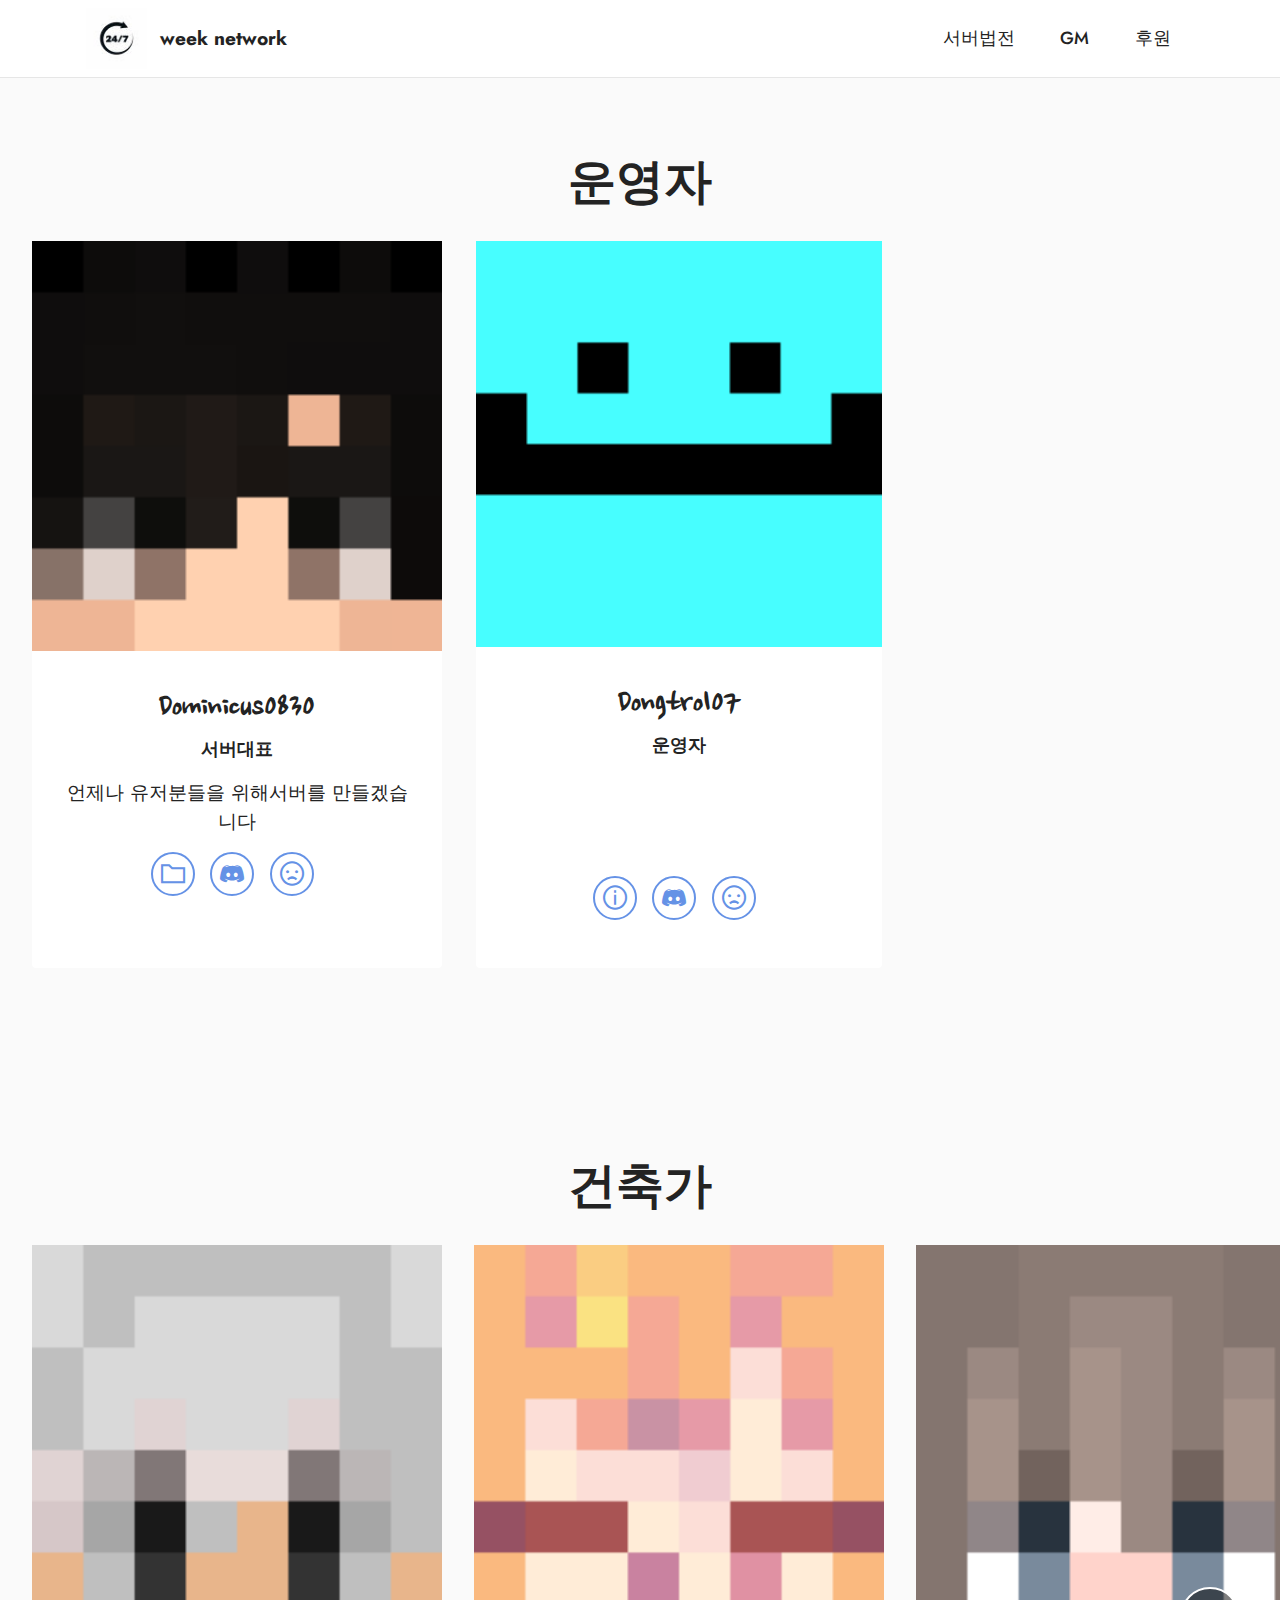
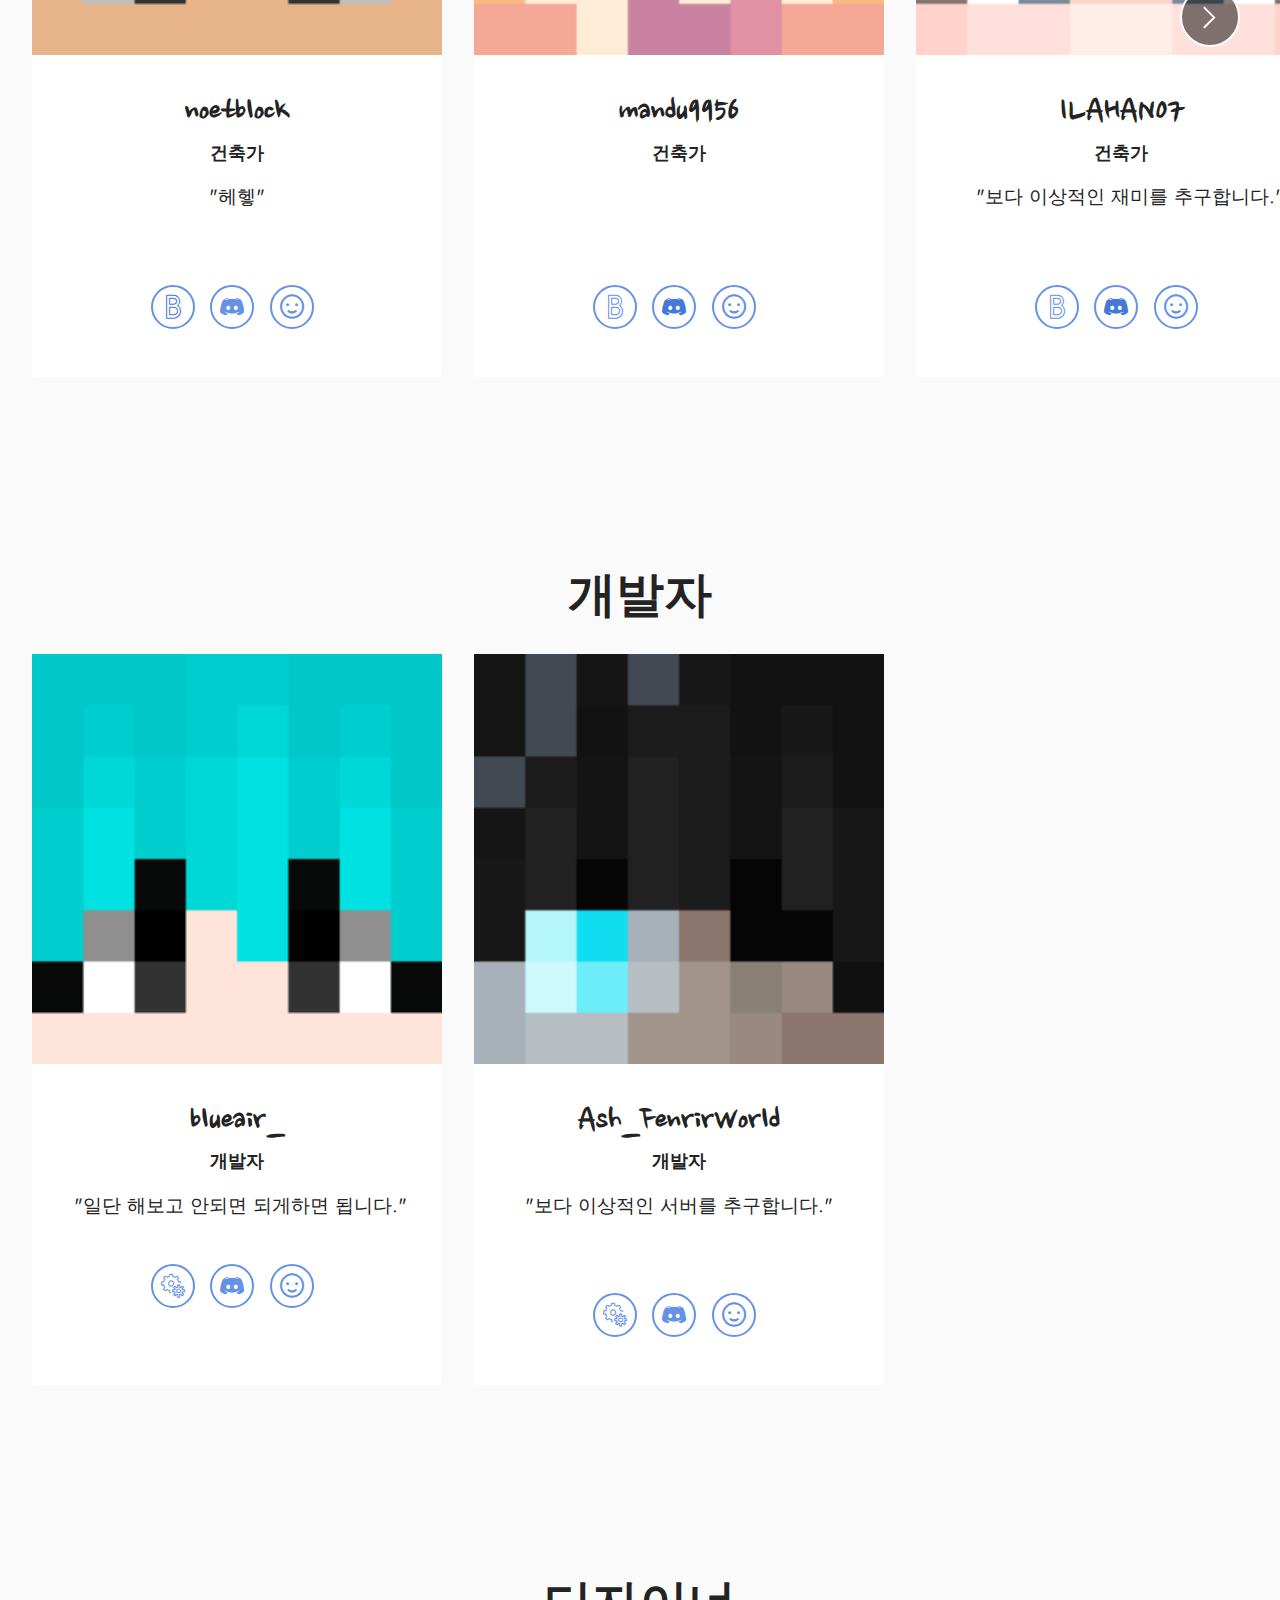
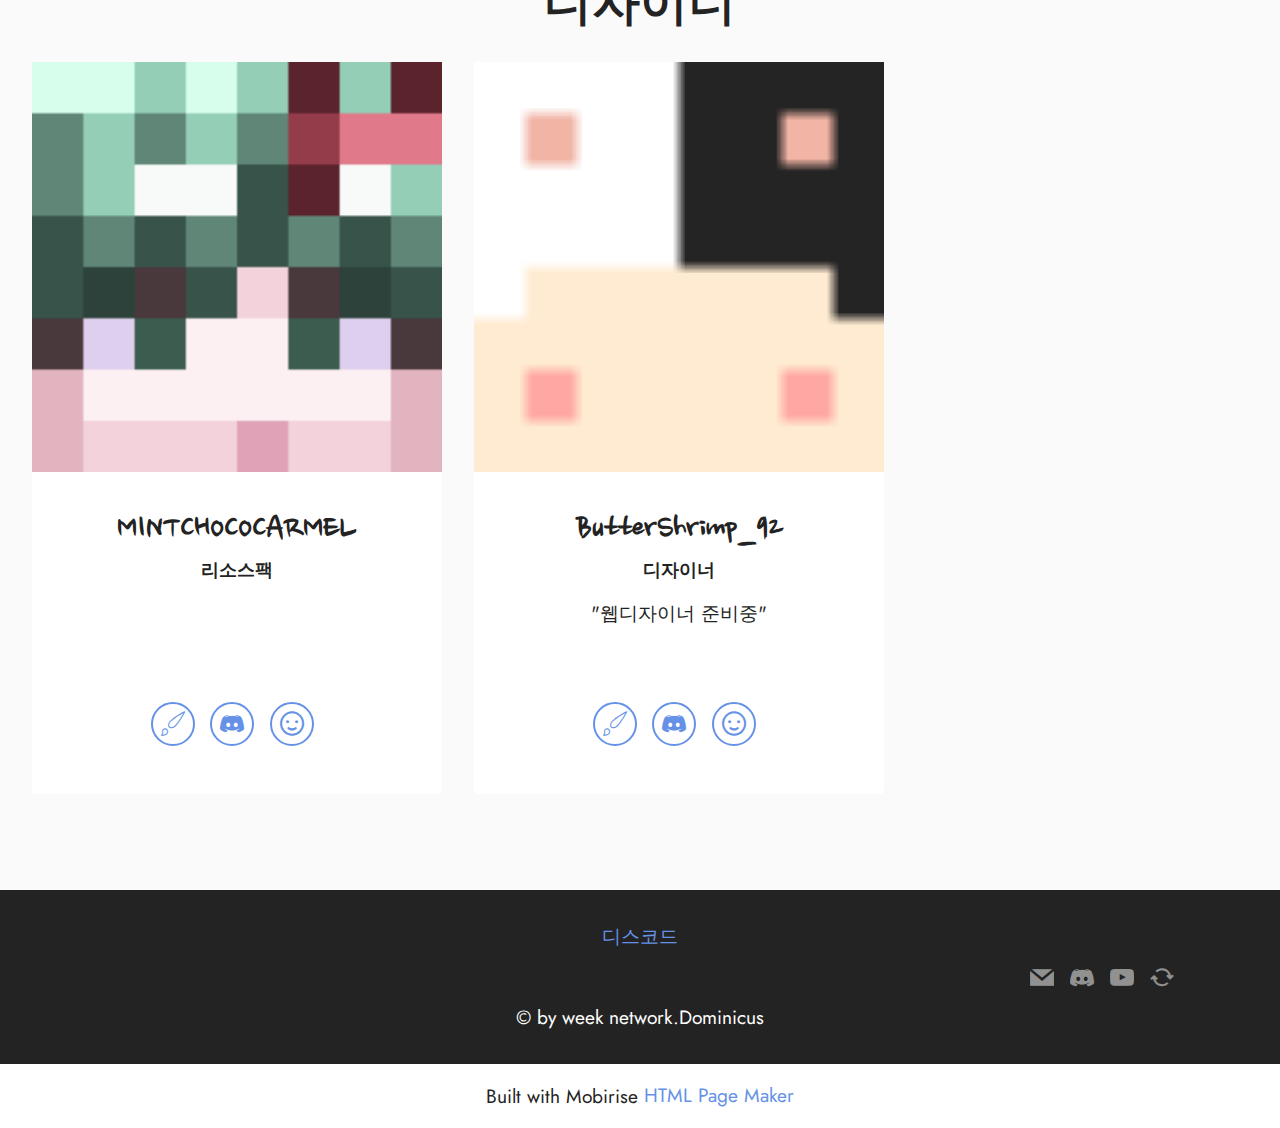
==== commit 90933da4: "Add files via upload" ====
--- a/gm.html
+++ b/gm.html
@@ -43,11 +43,11 @@
         <div class="container">
             <div class="navbar-brand">
                 <span class="navbar-logo">
-                    <a href="https://mobiri.se">
-                        <img src="assets/images/clock-icon-247-260nw-1203676057-64x64.jpg" alt="Mobirise Website Builder" style="height: 3.8rem;">
-                    </a>
+                    
+                        <img src="assets/images/clock-icon-247-260nw-1203676057-64x64.jpg" alt="" style="height: 3.8rem;">
+                    
                 </span>
-                <span class="navbar-caption-wrap"><a class="navbar-caption text-black display-7" href="https://mobiri.se">week network</a></span>
+                <span class="navbar-caption-wrap"><a class="navbar-caption text-black text-primary display-7" href="html.html">week network</a></span>
             </div>
             <button class="navbar-toggler" type="button" data-toggle="collapse" data-bs-toggle="collapse" data-target="#navbarSupportedContent" data-bs-target="#navbarSupportedContent" aria-controls="navbarNavAltMarkup" aria-expanded="false" aria-label="Toggle navigation">
                 <div class="hamburger">
@@ -59,7 +59,7 @@
             </button>
             <div class="collapse navbar-collapse" id="navbarSupportedContent">
                 <ul class="navbar-nav nav-dropdown nav-right" data-app-modern-menu="true"><li class="nav-item"><a class="nav-link link text-black text-primary display-4" href="rule.html">서버법전</a></li><li class="nav-item"><a class="nav-link link text-black text-primary display-4" href="gm.html">GM</a></li>
-                    <li class="nav-item"><a class="nav-link link text-black text-primary display-4" href="index.html">후원</a></li></ul>
+                    <li class="nav-item"><a class="nav-link link text-black text-primary display-4" href="html.html">후원</a></li></ul>
                 
                 
             </div>
@@ -191,7 +191,7 @@
                             <div class="content-wrap">
                                 <h5 class="mbr-section-title card-title mbr-fonts-style align-center m-0 display-5"><strong>noetblock</strong></h5>
                                 <h6 class="mbr-role mbr-fonts-style align-center mb-3 display-4"><strong>건축가</strong></h6>
-                                <p class="card-text mbr-fonts-style align-center display-7"><br>&nbsp; &nbsp; &nbsp; &nbsp; &nbsp; &nbsp; &nbsp; &nbsp; &nbsp; &nbsp; &nbsp; &nbsp; &nbsp; &nbsp; &nbsp; &nbsp; &nbsp; &nbsp; &nbsp; &nbsp; &nbsp; &nbsp; &nbsp; &nbsp; &nbsp; &nbsp; &nbsp; &nbsp; &nbsp; &nbsp;</p>
+                                <p class="card-text mbr-fonts-style align-center display-7">"헤헿"<br>&nbsp; &nbsp; &nbsp; &nbsp; &nbsp; &nbsp; &nbsp; &nbsp; &nbsp; &nbsp; &nbsp; &nbsp; &nbsp; &nbsp; &nbsp; &nbsp; &nbsp; &nbsp; &nbsp; &nbsp; &nbsp; &nbsp; &nbsp; &nbsp; &nbsp; &nbsp; &nbsp; &nbsp; &nbsp; &nbsp;</p>
                                 <div class="social-row display-7">
                                     <div class="soc-item">
                                         <a href="https://www.facebook.com/Mobirise/" target="_blank">
@@ -454,14 +454,14 @@
                         <div class="card-wrap">
                             <div class="item-wrapper position-relative">
                                 <div class="image-wrap">
-                                    <img src="assets/images/face-32x32.png" alt="Mobirise Website Builder" data-slide-to="1" data-bs-slide-to="1">
-                                </div>
-                            </div>
-                            <div class="content-wrap">
-                                <h5 class="mbr-section-title card-title mbr-fonts-style align-center m-0 display-5"><strong>shu</strong></h5>
+                                    <img src="assets/images/face-1-32x32.png" alt="Mobirise Website Builder" data-slide-to="1" data-bs-slide-to="1">
+                                </div>
+                            </div>
+                            <div class="content-wrap">
+                                <h5 class="mbr-section-title card-title mbr-fonts-style align-center m-0 display-5"><strong>ButterShrimp_92</strong></h5>
                                 <h6 class="mbr-role mbr-fonts-style align-center mb-3 display-4">
                                     <strong>디자이너</strong></h6>
-                                <p class="card-text mbr-fonts-style align-center display-7"><br>&nbsp; &nbsp; &nbsp; &nbsp; &nbsp; &nbsp; &nbsp; &nbsp; &nbsp; &nbsp; &nbsp; &nbsp; &nbsp; &nbsp; &nbsp; &nbsp; &nbsp; &nbsp; &nbsp; &nbsp; &nbsp; &nbsp; &nbsp; &nbsp; &nbsp; &nbsp; &nbsp; &nbsp; &nbsp; &nbsp;&nbsp;</p>
+                                <p class="card-text mbr-fonts-style align-center display-7">"웹디자이너 준비중"<br>&nbsp; &nbsp; &nbsp; &nbsp; &nbsp; &nbsp; &nbsp; &nbsp; &nbsp; &nbsp; &nbsp; &nbsp; &nbsp; &nbsp; &nbsp; &nbsp; &nbsp; &nbsp; &nbsp; &nbsp; &nbsp; &nbsp; &nbsp; &nbsp; &nbsp; &nbsp; &nbsp; &nbsp; &nbsp; &nbsp;&nbsp;</p>
                                 <div class="social-row display-7">
                                     <div class="soc-item">
                                         <a href="https://www.facebook.com/Mobirise/" target="_blank">
@@ -517,7 +517,7 @@
                     
                     
                     
-                <li class="foot-menu-item mbr-fonts-style display-7">&nbsp;<br></li><li class="foot-menu-item mbr-fonts-style display-7">디스코드</li><li class="foot-menu-item mbr-fonts-style display-7">&nbsp;</li></ul>
+                <li class="foot-menu-item mbr-fonts-style display-7">&nbsp;<br></li><li class="foot-menu-item mbr-fonts-style display-7"><a href="https://discord.com/invite/tnKtwCQZrc" class="text-primary" target="_blank">디스코드</a></li><li class="foot-menu-item mbr-fonts-style display-7">&nbsp;</li></ul>
             </div>
             <div class="row social-row">
                 <div class="social-list align-right pb-2">
@@ -536,7 +536,7 @@
                             <span class="mbr-iconfont mbr-iconfont-social socicon-discord socicon"></span>
                         </a>
                     </div><div class="soc-item">
-                        <a href="https://www.youtube.com/c/mohttps://www.youtube.com/channel/UC6Xq8KCjzHx5X-97j_PKtmwbirise" target="_blank">
+                        <a href="http://www.youtube.com/channel/UC6Xq8KCjzHx5X-97j_PKtmwbirise" target="_blank">
                             <span class="mbr-iconfont mbr-iconfont-social socicon-youtube socicon"></span>
                         </a>
                     </div><div class="soc-item">
@@ -551,7 +551,7 @@
             </div>
         </div>
     </div>
-</section><section class="display-7" style="padding: 0;align-items: center;justify-content: center;flex-wrap: wrap;    align-content: center;display: flex;position: relative;height: 4rem;"><a href="https://mobiri.se/" style="flex: 1 1;height: 4rem;position: absolute;width: 100%;z-index: 1;"><img alt="" style="height: 4rem;" src="[data-uri]"></a><p style="margin: 0;text-align: center;" class="display-7">Created with Mobirise &#8204;</p><a style="z-index:1" href="https://mobirise.com/web-page-maker.html">Web Page Creator</a></section><script src="assets/bootstrap/js/bootstrap.bundle.min.js"></script>  <script src="assets/smoothscroll/smooth-scroll.js"></script>  <script src="assets/ytplayer/index.js"></script>  <script src="assets/dropdown/js/navbar-dropdown.js"></script>  <script src="assets/embla/embla.min.js"></script>  <script src="assets/embla/script.js"></script>  <script src="assets/theme/js/script.js"></script>  
+</section><section class="display-7" style="padding: 0;align-items: center;justify-content: center;flex-wrap: wrap;    align-content: center;display: flex;position: relative;height: 4rem;"><a href="https://mobiri.se/2734344" style="flex: 1 1;height: 4rem;position: absolute;width: 100%;z-index: 1;"><img alt="" style="height: 4rem;" src="[data-uri]"></a><p style="margin: 0;text-align: center;" class="display-7">Built with Mobirise &#8204;</p><a style="z-index:1" href="https://mobirise.com/html-builder.html">HTML Page Maker</a></section><script src="assets/bootstrap/js/bootstrap.bundle.min.js"></script>  <script src="assets/smoothscroll/smooth-scroll.js"></script>  <script src="assets/ytplayer/index.js"></script>  <script src="assets/dropdown/js/navbar-dropdown.js"></script>  <script src="assets/embla/embla.min.js"></script>  <script src="assets/embla/script.js"></script>  <script src="assets/theme/js/script.js"></script>  
   
   
 </body>
--- a/assets/mobirise/css/mbr-additional.css
+++ b/assets/mobirise/css/mbr-additional.css
@@ -681,79 +681,6 @@
 }
 a {
   transition: color 0.6s;
-}
-.cid-s48MCQYojq {
-  background-image: url("../../../assets/images/2022-02-15-13.02.56-1680x1050.png");
-}
-.cid-s48MCQYojq .mbr-section-title {
-  text-align: center;
-}
-.cid-s48MCQYojq .mbr-text,
-.cid-s48MCQYojq .mbr-section-btn {
-  color: #232323;
-  text-align: center;
-}
-@media (max-width: 991px) {
-  .cid-s48MCQYojq .mbr-section-title,
-  .cid-s48MCQYojq .mbr-section-btn,
-  .cid-s48MCQYojq .mbr-text {
-    text-align: center;
-  }
-}
-.cid-s48vaXqeL6 {
-  padding-top: 2rem;
-  padding-bottom: 2rem;
-  background-color: #ffffff;
-}
-.cid-s48vaXqeL6 .mbr-section-title {
-  text-align: left;
-}
-.cid-s48vaXqeL6 .mbr-section-subtitle {
-  text-align: left;
-}
-.cid-s48vnjULo4 {
-  padding-top: 2rem;
-  padding-bottom: 2rem;
-  background-color: #ffffff;
-}
-.cid-s48vnjULo4 .mbr-section-title {
-  text-align: left;
-}
-.cid-s48vnjULo4 .mbr-section-subtitle {
-  text-align: left;
-}
-.cid-t168Td60Td {
-  padding-top: 2rem;
-  padding-bottom: 6rem;
-  background-color: #ffffff;
-}
-.cid-t168Td60Td .mbr-section-title {
-  text-align: left;
-}
-.cid-t168Td60Td .mbr-section-subtitle {
-  text-align: left;
-}
-.cid-s48vrXhP0J {
-  padding-top: 2rem;
-  padding-bottom: 6rem;
-  background-color: #ffffff;
-}
-.cid-s48vrXhP0J .mbr-section-title {
-  text-align: left;
-}
-.cid-s48vrXhP0J .mbr-section-subtitle {
-  text-align: left;
-}
-.cid-t168sKv1FJ {
-  padding-top: 2rem;
-  padding-bottom: 6rem;
-  background-color: #ffffff;
-}
-.cid-t168sKv1FJ .mbr-section-title {
-  text-align: left;
-}
-.cid-t168sKv1FJ .mbr-section-subtitle {
-  text-align: left;
 }
 .cid-s48OLK6784 {
   z-index: 1000;
@@ -1097,16 +1024,120 @@
     left: -1rem;
   }
 }
-.cid-t168ursbRW {
-  padding-top: 2rem;
-  padding-bottom: 6rem;
+.cid-t15ZyDI05i {
+  padding-top: 5rem;
+  padding-bottom: 5rem;
   background-color: #ffffff;
 }
-.cid-t168ursbRW .mbr-section-title {
-  text-align: left;
-}
-.cid-t168ursbRW .mbr-section-subtitle {
-  text-align: left;
+.cid-t15ZyDI05i ul {
+  list-style: none;
+  margin: 0;
+  padding-left: 2.5rem;
+}
+.cid-t15ZyDI05i li {
+  position: relative;
+  margin-bottom: 1rem;
+}
+.cid-t15ZyDI05i ul li::before {
+  position: absolute;
+  left: -1.6rem;
+  content: "\2022";
+  color: #6592e6;
+  font-weight: bold;
+  font-size: 2rem;
+  width: 1.6rem;
+}
+.cid-t160OqfyuG {
+  padding-top: 5rem;
+  padding-bottom: 5rem;
+  background-color: #ffffff;
+}
+.cid-t160OqfyuG ul {
+  list-style: none;
+  margin: 0;
+  padding-left: 2.5rem;
+}
+.cid-t160OqfyuG li {
+  position: relative;
+  margin-bottom: 1rem;
+}
+.cid-t160OqfyuG ul li::before {
+  position: absolute;
+  left: -1.6rem;
+  content: "\2022";
+  color: #6592e6;
+  font-weight: bold;
+  font-size: 2rem;
+  width: 1.6rem;
+}
+.cid-t161PueO7w {
+  padding-top: 5rem;
+  padding-bottom: 5rem;
+  background-color: #ffffff;
+}
+.cid-t161PueO7w ul {
+  list-style: none;
+  margin: 0;
+  padding-left: 2.5rem;
+}
+.cid-t161PueO7w li {
+  position: relative;
+  margin-bottom: 1rem;
+}
+.cid-t161PueO7w ul li::before {
+  position: absolute;
+  left: -1.6rem;
+  content: "\2022";
+  color: #6592e6;
+  font-weight: bold;
+  font-size: 2rem;
+  width: 1.6rem;
+}
+.cid-t161SBAwtO {
+  padding-top: 5rem;
+  padding-bottom: 5rem;
+  background-color: #ffffff;
+}
+.cid-t161SBAwtO ul {
+  list-style: none;
+  margin: 0;
+  padding-left: 2.5rem;
+}
+.cid-t161SBAwtO li {
+  position: relative;
+  margin-bottom: 1rem;
+}
+.cid-t161SBAwtO ul li::before {
+  position: absolute;
+  left: -1.6rem;
+  content: "\2022";
+  color: #6592e6;
+  font-weight: bold;
+  font-size: 2rem;
+  width: 1.6rem;
+}
+.cid-t162i2whyJ {
+  padding-top: 5rem;
+  padding-bottom: 5rem;
+  background-color: #ffffff;
+}
+.cid-t162i2whyJ ul {
+  list-style: none;
+  margin: 0;
+  padding-left: 2.5rem;
+}
+.cid-t162i2whyJ li {
+  position: relative;
+  margin-bottom: 1rem;
+}
+.cid-t162i2whyJ ul li::before {
+  position: absolute;
+  left: -1.6rem;
+  content: "\2022";
+  color: #6592e6;
+  font-weight: bold;
+  font-size: 2rem;
+  width: 1.6rem;
 }
 .cid-s48P1Icc8J {
   padding-top: 2rem;
@@ -1518,120 +1549,577 @@
     left: -1rem;
   }
 }
-.cid-t15ZyDI05i {
-  padding-top: 5rem;
-  padding-bottom: 5rem;
-  background-color: #ffffff;
-}
-.cid-t15ZyDI05i ul {
-  list-style: none;
-  margin: 0;
-  padding-left: 2.5rem;
-}
-.cid-t15ZyDI05i li {
+.cid-t15JoEeEwL {
+  padding-top: 6rem;
+  padding-bottom: 6rem;
+  background: #fafafa;
+}
+.cid-t15JoEeEwL .team-card {
+  margin-bottom: 2rem;
+  transition: all 0.3s;
+}
+.cid-t15JoEeEwL .team-card:hover {
+  transform: translateY(-10px);
+}
+.cid-t15JoEeEwL .card-wrap {
+  background: #ffffff;
+  border-radius: 4px;
+}
+@media (max-width: 991px) {
+  .cid-t15JoEeEwL .card-wrap {
+    margin-bottom: 2rem;
+  }
+}
+.cid-t15JoEeEwL .card-wrap .image-wrap img {
+  width: 100%;
+}
+@media (min-width: 768px) {
+  .cid-t15JoEeEwL .card-wrap .content-wrap {
+    padding: 2rem;
+  }
+}
+@media (max-width: 767px) {
+  .cid-t15JoEeEwL .card-wrap .content-wrap {
+    padding: 1rem;
+  }
+}
+.cid-t15JoEeEwL .social-row {
+  text-align: center;
+}
+.cid-t15JoEeEwL .social-row .soc-item {
+  display: inline-block;
+  text-align: center;
+  border-radius: 50%;
+  margin-right: 0.6rem;
+  margin-bottom: 1rem;
+  padding: 0.5rem;
+  border: 2px solid #6592e6;
+  transition: all 0.3s;
+}
+.cid-t15JoEeEwL .social-row .soc-item .mbr-iconfont {
+  transition: all 0.3s;
+  display: flex;
+  justify-content: center;
+  align-content: center;
+  color: #6592e6;
+  font-size: 1.5rem;
+}
+.cid-t15JoEeEwL .social-row .soc-item:hover {
+  background-color: #6592e6;
+}
+.cid-t15JoEeEwL .social-row .soc-item:hover .mbr-iconfont {
+  color: #ffffff;
+}
+.cid-t15JoEeEwL .embla__slide {
+  display: flex;
+  justify-content: center;
   position: relative;
+  min-width: 410px;
+  max-width: 410px;
+}
+@media (max-width: 768px) {
+  .cid-t15JoEeEwL .embla__slide {
+    min-width: 70%;
+    max-width: initial;
+    margin-left: 1rem !important;
+    margin-right: 1rem !important;
+  }
+}
+.cid-t15JoEeEwL .embla__button--next,
+.cid-t15JoEeEwL .embla__button--prev {
+  display: flex;
+}
+.cid-t15JoEeEwL .embla__button {
+  top: 50%;
+  width: 60px;
+  height: 60px;
+  margin-top: -1.5rem;
+  font-size: 22px;
+  background-color: rgba(0, 0, 0, 0.5);
+  color: #fff;
+  border: 2px solid #fff;
+  border-radius: 50%;
+  transition: all 0.3s;
+  position: absolute;
+  display: flex;
+  justify-content: center;
+  align-items: center;
+}
+@media (max-width: 768px) {
+  .cid-t15JoEeEwL .embla__button {
+    display: none;
+  }
+}
+.cid-t15JoEeEwL .embla__button:disabled {
+  cursor: default;
+  display: none;
+}
+.cid-t15JoEeEwL .embla__button:hover {
+  background: #000;
+  color: rgba(255, 255, 255, 0.5);
+}
+.cid-t15JoEeEwL .embla__button.embla__button--prev {
+  left: 0;
+  margin-left: 2.5rem;
+}
+.cid-t15JoEeEwL .embla__button.embla__button--next {
+  right: 0;
+  margin-right: 2.5rem;
+}
+@media (max-width: 767px) {
+  .cid-t15JoEeEwL .embla__button {
+    top: auto;
+  }
+}
+.cid-t15JoEeEwL .embla {
+  position: relative;
+  width: 100%;
+}
+.cid-t15JoEeEwL .embla__viewport {
+  overflow: hidden;
+  width: 100%;
+}
+.cid-t15JoEeEwL .embla__viewport.is-draggable {
+  cursor: grab;
+}
+.cid-t15JoEeEwL .embla__viewport.is-dragging {
+  cursor: grabbing;
+}
+.cid-t15JoEeEwL .embla__container {
+  display: flex;
+  user-select: none;
+  -webkit-touch-callout: none;
+  -khtml-user-select: none;
+  -webkit-tap-highlight-color: transparent;
+}
+.cid-t15JpnWd8E {
+  padding-top: 6rem;
+  padding-bottom: 6rem;
+  background: #fafafa;
+}
+.cid-t15JpnWd8E .team-card {
+  margin-bottom: 2rem;
+  transition: all 0.3s;
+}
+.cid-t15JpnWd8E .team-card:hover {
+  transform: translateY(-10px);
+}
+.cid-t15JpnWd8E .card-wrap {
+  background: #ffffff;
+  border-radius: 4px;
+}
+@media (max-width: 991px) {
+  .cid-t15JpnWd8E .card-wrap {
+    margin-bottom: 2rem;
+  }
+}
+.cid-t15JpnWd8E .card-wrap .image-wrap img {
+  width: 100%;
+}
+@media (min-width: 768px) {
+  .cid-t15JpnWd8E .card-wrap .content-wrap {
+    padding: 2rem;
+  }
+}
+@media (max-width: 767px) {
+  .cid-t15JpnWd8E .card-wrap .content-wrap {
+    padding: 1rem;
+  }
+}
+.cid-t15JpnWd8E .social-row {
+  text-align: center;
+}
+.cid-t15JpnWd8E .social-row .soc-item {
+  display: inline-block;
+  text-align: center;
+  border-radius: 50%;
+  margin-right: 0.6rem;
   margin-bottom: 1rem;
-}
-.cid-t15ZyDI05i ul li::before {
+  padding: 0.5rem;
+  border: 2px solid #6592e6;
+  transition: all 0.3s;
+}
+.cid-t15JpnWd8E .social-row .soc-item .mbr-iconfont {
+  transition: all 0.3s;
+  display: flex;
+  justify-content: center;
+  align-content: center;
+  color: #6592e6;
+  font-size: 1.5rem;
+}
+.cid-t15JpnWd8E .social-row .soc-item:hover {
+  background-color: #6592e6;
+}
+.cid-t15JpnWd8E .social-row .soc-item:hover .mbr-iconfont {
+  color: #ffffff;
+}
+.cid-t15JpnWd8E .embla__slide {
+  display: flex;
+  justify-content: center;
+  position: relative;
+  min-width: 410px;
+  max-width: 410px;
+}
+@media (max-width: 768px) {
+  .cid-t15JpnWd8E .embla__slide {
+    min-width: 70%;
+    max-width: initial;
+    margin-left: 1rem !important;
+    margin-right: 1rem !important;
+  }
+}
+.cid-t15JpnWd8E .embla__button--next,
+.cid-t15JpnWd8E .embla__button--prev {
+  display: flex;
+}
+.cid-t15JpnWd8E .embla__button {
+  top: 50%;
+  width: 60px;
+  height: 60px;
+  margin-top: -1.5rem;
+  font-size: 22px;
+  background-color: rgba(0, 0, 0, 0.5);
+  color: #fff;
+  border: 2px solid #fff;
+  border-radius: 50%;
+  transition: all 0.3s;
   position: absolute;
-  left: -1.6rem;
-  content: "\2022";
+  display: flex;
+  justify-content: center;
+  align-items: center;
+}
+@media (max-width: 768px) {
+  .cid-t15JpnWd8E .embla__button {
+    display: none;
+  }
+}
+.cid-t15JpnWd8E .embla__button:disabled {
+  cursor: default;
+  display: none;
+}
+.cid-t15JpnWd8E .embla__button:hover {
+  background: #000;
+  color: rgba(255, 255, 255, 0.5);
+}
+.cid-t15JpnWd8E .embla__button.embla__button--prev {
+  left: 0;
+  margin-left: 2.5rem;
+}
+.cid-t15JpnWd8E .embla__button.embla__button--next {
+  right: 0;
+  margin-right: 2.5rem;
+}
+@media (max-width: 767px) {
+  .cid-t15JpnWd8E .embla__button {
+    top: auto;
+  }
+}
+.cid-t15JpnWd8E .embla {
+  position: relative;
+  width: 100%;
+}
+.cid-t15JpnWd8E .embla__viewport {
+  overflow: hidden;
+  width: 100%;
+}
+.cid-t15JpnWd8E .embla__viewport.is-draggable {
+  cursor: grab;
+}
+.cid-t15JpnWd8E .embla__viewport.is-dragging {
+  cursor: grabbing;
+}
+.cid-t15JpnWd8E .embla__container {
+  display: flex;
+  user-select: none;
+  -webkit-touch-callout: none;
+  -khtml-user-select: none;
+  -webkit-tap-highlight-color: transparent;
+}
+.cid-t15RJzF2JE {
+  padding-top: 6rem;
+  padding-bottom: 6rem;
+  background: #fafafa;
+}
+.cid-t15RJzF2JE .team-card {
+  margin-bottom: 2rem;
+  transition: all 0.3s;
+}
+.cid-t15RJzF2JE .team-card:hover {
+  transform: translateY(-10px);
+}
+.cid-t15RJzF2JE .card-wrap {
+  background: #ffffff;
+  border-radius: 4px;
+}
+@media (max-width: 991px) {
+  .cid-t15RJzF2JE .card-wrap {
+    margin-bottom: 2rem;
+  }
+}
+.cid-t15RJzF2JE .card-wrap .image-wrap img {
+  width: 100%;
+}
+@media (min-width: 768px) {
+  .cid-t15RJzF2JE .card-wrap .content-wrap {
+    padding: 2rem;
+  }
+}
+@media (max-width: 767px) {
+  .cid-t15RJzF2JE .card-wrap .content-wrap {
+    padding: 1rem;
+  }
+}
+.cid-t15RJzF2JE .social-row {
+  text-align: center;
+}
+.cid-t15RJzF2JE .social-row .soc-item {
+  display: inline-block;
+  text-align: center;
+  border-radius: 50%;
+  margin-right: 0.6rem;
+  margin-bottom: 1rem;
+  padding: 0.5rem;
+  border: 2px solid #6592e6;
+  transition: all 0.3s;
+}
+.cid-t15RJzF2JE .social-row .soc-item .mbr-iconfont {
+  transition: all 0.3s;
+  display: flex;
+  justify-content: center;
+  align-content: center;
   color: #6592e6;
-  font-weight: bold;
-  font-size: 2rem;
-  width: 1.6rem;
-}
-.cid-t160OqfyuG {
-  padding-top: 5rem;
-  padding-bottom: 5rem;
-  background-color: #ffffff;
-}
-.cid-t160OqfyuG ul {
-  list-style: none;
-  margin: 0;
-  padding-left: 2.5rem;
-}
-.cid-t160OqfyuG li {
+  font-size: 1.5rem;
+}
+.cid-t15RJzF2JE .social-row .soc-item:hover {
+  background-color: #6592e6;
+}
+.cid-t15RJzF2JE .social-row .soc-item:hover .mbr-iconfont {
+  color: #ffffff;
+}
+.cid-t15RJzF2JE .embla__slide {
+  display: flex;
+  justify-content: center;
   position: relative;
+  min-width: 410px;
+  max-width: 410px;
+}
+@media (max-width: 768px) {
+  .cid-t15RJzF2JE .embla__slide {
+    min-width: 70%;
+    max-width: initial;
+    margin-left: 1rem !important;
+    margin-right: 1rem !important;
+  }
+}
+.cid-t15RJzF2JE .embla__button--next,
+.cid-t15RJzF2JE .embla__button--prev {
+  display: flex;
+}
+.cid-t15RJzF2JE .embla__button {
+  top: 50%;
+  width: 60px;
+  height: 60px;
+  margin-top: -1.5rem;
+  font-size: 22px;
+  background-color: rgba(0, 0, 0, 0.5);
+  color: #fff;
+  border: 2px solid #fff;
+  border-radius: 50%;
+  transition: all 0.3s;
+  position: absolute;
+  display: flex;
+  justify-content: center;
+  align-items: center;
+}
+@media (max-width: 768px) {
+  .cid-t15RJzF2JE .embla__button {
+    display: none;
+  }
+}
+.cid-t15RJzF2JE .embla__button:disabled {
+  cursor: default;
+  display: none;
+}
+.cid-t15RJzF2JE .embla__button:hover {
+  background: #000;
+  color: rgba(255, 255, 255, 0.5);
+}
+.cid-t15RJzF2JE .embla__button.embla__button--prev {
+  left: 0;
+  margin-left: 2.5rem;
+}
+.cid-t15RJzF2JE .embla__button.embla__button--next {
+  right: 0;
+  margin-right: 2.5rem;
+}
+@media (max-width: 767px) {
+  .cid-t15RJzF2JE .embla__button {
+    top: auto;
+  }
+}
+.cid-t15RJzF2JE .embla {
+  position: relative;
+  width: 100%;
+}
+.cid-t15RJzF2JE .embla__viewport {
+  overflow: hidden;
+  width: 100%;
+}
+.cid-t15RJzF2JE .embla__viewport.is-draggable {
+  cursor: grab;
+}
+.cid-t15RJzF2JE .embla__viewport.is-dragging {
+  cursor: grabbing;
+}
+.cid-t15RJzF2JE .embla__container {
+  display: flex;
+  user-select: none;
+  -webkit-touch-callout: none;
+  -khtml-user-select: none;
+  -webkit-tap-highlight-color: transparent;
+}
+.cid-t15TF7dycz {
+  padding-top: 6rem;
+  padding-bottom: 6rem;
+  background: #fafafa;
+}
+.cid-t15TF7dycz .team-card {
+  margin-bottom: 2rem;
+  transition: all 0.3s;
+}
+.cid-t15TF7dycz .team-card:hover {
+  transform: translateY(-10px);
+}
+.cid-t15TF7dycz .card-wrap {
+  background: #ffffff;
+  border-radius: 4px;
+}
+@media (max-width: 991px) {
+  .cid-t15TF7dycz .card-wrap {
+    margin-bottom: 2rem;
+  }
+}
+.cid-t15TF7dycz .card-wrap .image-wrap img {
+  width: 100%;
+}
+@media (min-width: 768px) {
+  .cid-t15TF7dycz .card-wrap .content-wrap {
+    padding: 2rem;
+  }
+}
+@media (max-width: 767px) {
+  .cid-t15TF7dycz .card-wrap .content-wrap {
+    padding: 1rem;
+  }
+}
+.cid-t15TF7dycz .social-row {
+  text-align: center;
+}
+.cid-t15TF7dycz .social-row .soc-item {
+  display: inline-block;
+  text-align: center;
+  border-radius: 50%;
+  margin-right: 0.6rem;
   margin-bottom: 1rem;
-}
-.cid-t160OqfyuG ul li::before {
+  padding: 0.5rem;
+  border: 2px solid #6592e6;
+  transition: all 0.3s;
+}
+.cid-t15TF7dycz .social-row .soc-item .mbr-iconfont {
+  transition: all 0.3s;
+  display: flex;
+  justify-content: center;
+  align-content: center;
+  color: #6592e6;
+  font-size: 1.5rem;
+}
+.cid-t15TF7dycz .social-row .soc-item:hover {
+  background-color: #6592e6;
+}
+.cid-t15TF7dycz .social-row .soc-item:hover .mbr-iconfont {
+  color: #ffffff;
+}
+.cid-t15TF7dycz .embla__slide {
+  display: flex;
+  justify-content: center;
+  position: relative;
+  min-width: 410px;
+  max-width: 410px;
+}
+@media (max-width: 768px) {
+  .cid-t15TF7dycz .embla__slide {
+    min-width: 70%;
+    max-width: initial;
+    margin-left: 1rem !important;
+    margin-right: 1rem !important;
+  }
+}
+.cid-t15TF7dycz .embla__button--next,
+.cid-t15TF7dycz .embla__button--prev {
+  display: flex;
+}
+.cid-t15TF7dycz .embla__button {
+  top: 50%;
+  width: 60px;
+  height: 60px;
+  margin-top: -1.5rem;
+  font-size: 22px;
+  background-color: rgba(0, 0, 0, 0.5);
+  color: #fff;
+  border: 2px solid #fff;
+  border-radius: 50%;
+  transition: all 0.3s;
   position: absolute;
-  left: -1.6rem;
-  content: "\2022";
-  color: #6592e6;
-  font-weight: bold;
-  font-size: 2rem;
-  width: 1.6rem;
-}
-.cid-t161PueO7w {
-  padding-top: 5rem;
-  padding-bottom: 5rem;
-  background-color: #ffffff;
-}
-.cid-t161PueO7w ul {
-  list-style: none;
-  margin: 0;
-  padding-left: 2.5rem;
-}
-.cid-t161PueO7w li {
+  display: flex;
+  justify-content: center;
+  align-items: center;
+}
+@media (max-width: 768px) {
+  .cid-t15TF7dycz .embla__button {
+    display: none;
+  }
+}
+.cid-t15TF7dycz .embla__button:disabled {
+  cursor: default;
+  display: none;
+}
+.cid-t15TF7dycz .embla__button:hover {
+  background: #000;
+  color: rgba(255, 255, 255, 0.5);
+}
+.cid-t15TF7dycz .embla__button.embla__button--prev {
+  left: 0;
+  margin-left: 2.5rem;
+}
+.cid-t15TF7dycz .embla__button.embla__button--next {
+  right: 0;
+  margin-right: 2.5rem;
+}
+@media (max-width: 767px) {
+  .cid-t15TF7dycz .embla__button {
+    top: auto;
+  }
+}
+.cid-t15TF7dycz .embla {
   position: relative;
-  margin-bottom: 1rem;
-}
-.cid-t161PueO7w ul li::before {
-  position: absolute;
-  left: -1.6rem;
-  content: "\2022";
-  color: #6592e6;
-  font-weight: bold;
-  font-size: 2rem;
-  width: 1.6rem;
-}
-.cid-t161SBAwtO {
-  padding-top: 5rem;
-  padding-bottom: 5rem;
-  background-color: #ffffff;
-}
-.cid-t161SBAwtO ul {
-  list-style: none;
-  margin: 0;
-  padding-left: 2.5rem;
-}
-.cid-t161SBAwtO li {
-  position: relative;
-  margin-bottom: 1rem;
-}
-.cid-t161SBAwtO ul li::before {
-  position: absolute;
-  left: -1.6rem;
-  content: "\2022";
-  color: #6592e6;
-  font-weight: bold;
-  font-size: 2rem;
-  width: 1.6rem;
-}
-.cid-t162i2whyJ {
-  padding-top: 5rem;
-  padding-bottom: 5rem;
-  background-color: #ffffff;
-}
-.cid-t162i2whyJ ul {
-  list-style: none;
-  margin: 0;
-  padding-left: 2.5rem;
-}
-.cid-t162i2whyJ li {
-  position: relative;
-  margin-bottom: 1rem;
-}
-.cid-t162i2whyJ ul li::before {
-  position: absolute;
-  left: -1.6rem;
-  content: "\2022";
-  color: #6592e6;
-  font-weight: bold;
-  font-size: 2rem;
-  width: 1.6rem;
+  width: 100%;
+}
+.cid-t15TF7dycz .embla__viewport {
+  overflow: hidden;
+  width: 100%;
+}
+.cid-t15TF7dycz .embla__viewport.is-draggable {
+  cursor: grab;
+}
+.cid-t15TF7dycz .embla__viewport.is-dragging {
+  cursor: grabbing;
+}
+.cid-t15TF7dycz .embla__container {
+  display: flex;
+  user-select: none;
+  -webkit-touch-callout: none;
+  -khtml-user-select: none;
+  -webkit-tap-highlight-color: transparent;
 }
 .cid-s48P1Icc8J {
   padding-top: 2rem;
@@ -1700,6 +2188,79 @@
 }
 .cid-s48P1Icc8J .media-container-row .row-copirayt p {
   width: 100%;
+}
+.cid-s48MCQYojq {
+  background-image: url("../../../assets/images/2022-02-15-13.02.56-1680x1050.png");
+}
+.cid-s48MCQYojq .mbr-section-title {
+  text-align: center;
+}
+.cid-s48MCQYojq .mbr-text,
+.cid-s48MCQYojq .mbr-section-btn {
+  color: #232323;
+  text-align: center;
+}
+@media (max-width: 991px) {
+  .cid-s48MCQYojq .mbr-section-title,
+  .cid-s48MCQYojq .mbr-section-btn,
+  .cid-s48MCQYojq .mbr-text {
+    text-align: center;
+  }
+}
+.cid-s48vaXqeL6 {
+  padding-top: 2rem;
+  padding-bottom: 2rem;
+  background-color: #ffffff;
+}
+.cid-s48vaXqeL6 .mbr-section-title {
+  text-align: left;
+}
+.cid-s48vaXqeL6 .mbr-section-subtitle {
+  text-align: left;
+}
+.cid-s48vnjULo4 {
+  padding-top: 2rem;
+  padding-bottom: 2rem;
+  background-color: #ffffff;
+}
+.cid-s48vnjULo4 .mbr-section-title {
+  text-align: left;
+}
+.cid-s48vnjULo4 .mbr-section-subtitle {
+  text-align: left;
+}
+.cid-t168Td60Td {
+  padding-top: 2rem;
+  padding-bottom: 6rem;
+  background-color: #ffffff;
+}
+.cid-t168Td60Td .mbr-section-title {
+  text-align: left;
+}
+.cid-t168Td60Td .mbr-section-subtitle {
+  text-align: left;
+}
+.cid-s48vrXhP0J {
+  padding-top: 2rem;
+  padding-bottom: 6rem;
+  background-color: #ffffff;
+}
+.cid-s48vrXhP0J .mbr-section-title {
+  text-align: left;
+}
+.cid-s48vrXhP0J .mbr-section-subtitle {
+  text-align: left;
+}
+.cid-t168sKv1FJ {
+  padding-top: 2rem;
+  padding-bottom: 6rem;
+  background-color: #ffffff;
+}
+.cid-t168sKv1FJ .mbr-section-title {
+  text-align: left;
+}
+.cid-t168sKv1FJ .mbr-section-subtitle {
+  text-align: left;
 }
 .cid-s48OLK6784 {
   z-index: 1000;
@@ -2043,577 +2604,16 @@
     left: -1rem;
   }
 }
-.cid-t15JoEeEwL {
-  padding-top: 6rem;
+.cid-t168ursbRW {
+  padding-top: 2rem;
   padding-bottom: 6rem;
-  background: #fafafa;
-}
-.cid-t15JoEeEwL .team-card {
-  margin-bottom: 2rem;
-  transition: all 0.3s;
-}
-.cid-t15JoEeEwL .team-card:hover {
-  transform: translateY(-10px);
-}
-.cid-t15JoEeEwL .card-wrap {
-  background: #ffffff;
-  border-radius: 4px;
-}
-@media (max-width: 991px) {
-  .cid-t15JoEeEwL .card-wrap {
-    margin-bottom: 2rem;
-  }
-}
-.cid-t15JoEeEwL .card-wrap .image-wrap img {
-  width: 100%;
-}
-@media (min-width: 768px) {
-  .cid-t15JoEeEwL .card-wrap .content-wrap {
-    padding: 2rem;
-  }
-}
-@media (max-width: 767px) {
-  .cid-t15JoEeEwL .card-wrap .content-wrap {
-    padding: 1rem;
-  }
-}
-.cid-t15JoEeEwL .social-row {
-  text-align: center;
-}
-.cid-t15JoEeEwL .social-row .soc-item {
-  display: inline-block;
-  text-align: center;
-  border-radius: 50%;
-  margin-right: 0.6rem;
-  margin-bottom: 1rem;
-  padding: 0.5rem;
-  border: 2px solid #6592e6;
-  transition: all 0.3s;
-}
-.cid-t15JoEeEwL .social-row .soc-item .mbr-iconfont {
-  transition: all 0.3s;
-  display: flex;
-  justify-content: center;
-  align-content: center;
-  color: #6592e6;
-  font-size: 1.5rem;
-}
-.cid-t15JoEeEwL .social-row .soc-item:hover {
-  background-color: #6592e6;
-}
-.cid-t15JoEeEwL .social-row .soc-item:hover .mbr-iconfont {
-  color: #ffffff;
-}
-.cid-t15JoEeEwL .embla__slide {
-  display: flex;
-  justify-content: center;
-  position: relative;
-  min-width: 410px;
-  max-width: 410px;
-}
-@media (max-width: 768px) {
-  .cid-t15JoEeEwL .embla__slide {
-    min-width: 70%;
-    max-width: initial;
-    margin-left: 1rem !important;
-    margin-right: 1rem !important;
-  }
-}
-.cid-t15JoEeEwL .embla__button--next,
-.cid-t15JoEeEwL .embla__button--prev {
-  display: flex;
-}
-.cid-t15JoEeEwL .embla__button {
-  top: 50%;
-  width: 60px;
-  height: 60px;
-  margin-top: -1.5rem;
-  font-size: 22px;
-  background-color: rgba(0, 0, 0, 0.5);
-  color: #fff;
-  border: 2px solid #fff;
-  border-radius: 50%;
-  transition: all 0.3s;
-  position: absolute;
-  display: flex;
-  justify-content: center;
-  align-items: center;
-}
-@media (max-width: 768px) {
-  .cid-t15JoEeEwL .embla__button {
-    display: none;
-  }
-}
-.cid-t15JoEeEwL .embla__button:disabled {
-  cursor: default;
-  display: none;
-}
-.cid-t15JoEeEwL .embla__button:hover {
-  background: #000;
-  color: rgba(255, 255, 255, 0.5);
-}
-.cid-t15JoEeEwL .embla__button.embla__button--prev {
-  left: 0;
-  margin-left: 2.5rem;
-}
-.cid-t15JoEeEwL .embla__button.embla__button--next {
-  right: 0;
-  margin-right: 2.5rem;
-}
-@media (max-width: 767px) {
-  .cid-t15JoEeEwL .embla__button {
-    top: auto;
-  }
-}
-.cid-t15JoEeEwL .embla {
-  position: relative;
-  width: 100%;
-}
-.cid-t15JoEeEwL .embla__viewport {
-  overflow: hidden;
-  width: 100%;
-}
-.cid-t15JoEeEwL .embla__viewport.is-draggable {
-  cursor: grab;
-}
-.cid-t15JoEeEwL .embla__viewport.is-dragging {
-  cursor: grabbing;
-}
-.cid-t15JoEeEwL .embla__container {
-  display: flex;
-  user-select: none;
-  -webkit-touch-callout: none;
-  -khtml-user-select: none;
-  -webkit-tap-highlight-color: transparent;
-}
-.cid-t15JpnWd8E {
-  padding-top: 6rem;
-  padding-bottom: 6rem;
-  background: #fafafa;
-}
-.cid-t15JpnWd8E .team-card {
-  margin-bottom: 2rem;
-  transition: all 0.3s;
-}
-.cid-t15JpnWd8E .team-card:hover {
-  transform: translateY(-10px);
-}
-.cid-t15JpnWd8E .card-wrap {
-  background: #ffffff;
-  border-radius: 4px;
-}
-@media (max-width: 991px) {
-  .cid-t15JpnWd8E .card-wrap {
-    margin-bottom: 2rem;
-  }
-}
-.cid-t15JpnWd8E .card-wrap .image-wrap img {
-  width: 100%;
-}
-@media (min-width: 768px) {
-  .cid-t15JpnWd8E .card-wrap .content-wrap {
-    padding: 2rem;
-  }
-}
-@media (max-width: 767px) {
-  .cid-t15JpnWd8E .card-wrap .content-wrap {
-    padding: 1rem;
-  }
-}
-.cid-t15JpnWd8E .social-row {
-  text-align: center;
-}
-.cid-t15JpnWd8E .social-row .soc-item {
-  display: inline-block;
-  text-align: center;
-  border-radius: 50%;
-  margin-right: 0.6rem;
-  margin-bottom: 1rem;
-  padding: 0.5rem;
-  border: 2px solid #6592e6;
-  transition: all 0.3s;
-}
-.cid-t15JpnWd8E .social-row .soc-item .mbr-iconfont {
-  transition: all 0.3s;
-  display: flex;
-  justify-content: center;
-  align-content: center;
-  color: #6592e6;
-  font-size: 1.5rem;
-}
-.cid-t15JpnWd8E .social-row .soc-item:hover {
-  background-color: #6592e6;
-}
-.cid-t15JpnWd8E .social-row .soc-item:hover .mbr-iconfont {
-  color: #ffffff;
-}
-.cid-t15JpnWd8E .embla__slide {
-  display: flex;
-  justify-content: center;
-  position: relative;
-  min-width: 410px;
-  max-width: 410px;
-}
-@media (max-width: 768px) {
-  .cid-t15JpnWd8E .embla__slide {
-    min-width: 70%;
-    max-width: initial;
-    margin-left: 1rem !important;
-    margin-right: 1rem !important;
-  }
-}
-.cid-t15JpnWd8E .embla__button--next,
-.cid-t15JpnWd8E .embla__button--prev {
-  display: flex;
-}
-.cid-t15JpnWd8E .embla__button {
-  top: 50%;
-  width: 60px;
-  height: 60px;
-  margin-top: -1.5rem;
-  font-size: 22px;
-  background-color: rgba(0, 0, 0, 0.5);
-  color: #fff;
-  border: 2px solid #fff;
-  border-radius: 50%;
-  transition: all 0.3s;
-  position: absolute;
-  display: flex;
-  justify-content: center;
-  align-items: center;
-}
-@media (max-width: 768px) {
-  .cid-t15JpnWd8E .embla__button {
-    display: none;
-  }
-}
-.cid-t15JpnWd8E .embla__button:disabled {
-  cursor: default;
-  display: none;
-}
-.cid-t15JpnWd8E .embla__button:hover {
-  background: #000;
-  color: rgba(255, 255, 255, 0.5);
-}
-.cid-t15JpnWd8E .embla__button.embla__button--prev {
-  left: 0;
-  margin-left: 2.5rem;
-}
-.cid-t15JpnWd8E .embla__button.embla__button--next {
-  right: 0;
-  margin-right: 2.5rem;
-}
-@media (max-width: 767px) {
-  .cid-t15JpnWd8E .embla__button {
-    top: auto;
-  }
-}
-.cid-t15JpnWd8E .embla {
-  position: relative;
-  width: 100%;
-}
-.cid-t15JpnWd8E .embla__viewport {
-  overflow: hidden;
-  width: 100%;
-}
-.cid-t15JpnWd8E .embla__viewport.is-draggable {
-  cursor: grab;
-}
-.cid-t15JpnWd8E .embla__viewport.is-dragging {
-  cursor: grabbing;
-}
-.cid-t15JpnWd8E .embla__container {
-  display: flex;
-  user-select: none;
-  -webkit-touch-callout: none;
-  -khtml-user-select: none;
-  -webkit-tap-highlight-color: transparent;
-}
-.cid-t15RJzF2JE {
-  padding-top: 6rem;
-  padding-bottom: 6rem;
-  background: #fafafa;
-}
-.cid-t15RJzF2JE .team-card {
-  margin-bottom: 2rem;
-  transition: all 0.3s;
-}
-.cid-t15RJzF2JE .team-card:hover {
-  transform: translateY(-10px);
-}
-.cid-t15RJzF2JE .card-wrap {
-  background: #ffffff;
-  border-radius: 4px;
-}
-@media (max-width: 991px) {
-  .cid-t15RJzF2JE .card-wrap {
-    margin-bottom: 2rem;
-  }
-}
-.cid-t15RJzF2JE .card-wrap .image-wrap img {
-  width: 100%;
-}
-@media (min-width: 768px) {
-  .cid-t15RJzF2JE .card-wrap .content-wrap {
-    padding: 2rem;
-  }
-}
-@media (max-width: 767px) {
-  .cid-t15RJzF2JE .card-wrap .content-wrap {
-    padding: 1rem;
-  }
-}
-.cid-t15RJzF2JE .social-row {
-  text-align: center;
-}
-.cid-t15RJzF2JE .social-row .soc-item {
-  display: inline-block;
-  text-align: center;
-  border-radius: 50%;
-  margin-right: 0.6rem;
-  margin-bottom: 1rem;
-  padding: 0.5rem;
-  border: 2px solid #6592e6;
-  transition: all 0.3s;
-}
-.cid-t15RJzF2JE .social-row .soc-item .mbr-iconfont {
-  transition: all 0.3s;
-  display: flex;
-  justify-content: center;
-  align-content: center;
-  color: #6592e6;
-  font-size: 1.5rem;
-}
-.cid-t15RJzF2JE .social-row .soc-item:hover {
-  background-color: #6592e6;
-}
-.cid-t15RJzF2JE .social-row .soc-item:hover .mbr-iconfont {
-  color: #ffffff;
-}
-.cid-t15RJzF2JE .embla__slide {
-  display: flex;
-  justify-content: center;
-  position: relative;
-  min-width: 410px;
-  max-width: 410px;
-}
-@media (max-width: 768px) {
-  .cid-t15RJzF2JE .embla__slide {
-    min-width: 70%;
-    max-width: initial;
-    margin-left: 1rem !important;
-    margin-right: 1rem !important;
-  }
-}
-.cid-t15RJzF2JE .embla__button--next,
-.cid-t15RJzF2JE .embla__button--prev {
-  display: flex;
-}
-.cid-t15RJzF2JE .embla__button {
-  top: 50%;
-  width: 60px;
-  height: 60px;
-  margin-top: -1.5rem;
-  font-size: 22px;
-  background-color: rgba(0, 0, 0, 0.5);
-  color: #fff;
-  border: 2px solid #fff;
-  border-radius: 50%;
-  transition: all 0.3s;
-  position: absolute;
-  display: flex;
-  justify-content: center;
-  align-items: center;
-}
-@media (max-width: 768px) {
-  .cid-t15RJzF2JE .embla__button {
-    display: none;
-  }
-}
-.cid-t15RJzF2JE .embla__button:disabled {
-  cursor: default;
-  display: none;
-}
-.cid-t15RJzF2JE .embla__button:hover {
-  background: #000;
-  color: rgba(255, 255, 255, 0.5);
-}
-.cid-t15RJzF2JE .embla__button.embla__button--prev {
-  left: 0;
-  margin-left: 2.5rem;
-}
-.cid-t15RJzF2JE .embla__button.embla__button--next {
-  right: 0;
-  margin-right: 2.5rem;
-}
-@media (max-width: 767px) {
-  .cid-t15RJzF2JE .embla__button {
-    top: auto;
-  }
-}
-.cid-t15RJzF2JE .embla {
-  position: relative;
-  width: 100%;
-}
-.cid-t15RJzF2JE .embla__viewport {
-  overflow: hidden;
-  width: 100%;
-}
-.cid-t15RJzF2JE .embla__viewport.is-draggable {
-  cursor: grab;
-}
-.cid-t15RJzF2JE .embla__viewport.is-dragging {
-  cursor: grabbing;
-}
-.cid-t15RJzF2JE .embla__container {
-  display: flex;
-  user-select: none;
-  -webkit-touch-callout: none;
-  -khtml-user-select: none;
-  -webkit-tap-highlight-color: transparent;
-}
-.cid-t15TF7dycz {
-  padding-top: 6rem;
-  padding-bottom: 6rem;
-  background: #fafafa;
-}
-.cid-t15TF7dycz .team-card {
-  margin-bottom: 2rem;
-  transition: all 0.3s;
-}
-.cid-t15TF7dycz .team-card:hover {
-  transform: translateY(-10px);
-}
-.cid-t15TF7dycz .card-wrap {
-  background: #ffffff;
-  border-radius: 4px;
-}
-@media (max-width: 991px) {
-  .cid-t15TF7dycz .card-wrap {
-    margin-bottom: 2rem;
-  }
-}
-.cid-t15TF7dycz .card-wrap .image-wrap img {
-  width: 100%;
-}
-@media (min-width: 768px) {
-  .cid-t15TF7dycz .card-wrap .content-wrap {
-    padding: 2rem;
-  }
-}
-@media (max-width: 767px) {
-  .cid-t15TF7dycz .card-wrap .content-wrap {
-    padding: 1rem;
-  }
-}
-.cid-t15TF7dycz .social-row {
-  text-align: center;
-}
-.cid-t15TF7dycz .social-row .soc-item {
-  display: inline-block;
-  text-align: center;
-  border-radius: 50%;
-  margin-right: 0.6rem;
-  margin-bottom: 1rem;
-  padding: 0.5rem;
-  border: 2px solid #6592e6;
-  transition: all 0.3s;
-}
-.cid-t15TF7dycz .social-row .soc-item .mbr-iconfont {
-  transition: all 0.3s;
-  display: flex;
-  justify-content: center;
-  align-content: center;
-  color: #6592e6;
-  font-size: 1.5rem;
-}
-.cid-t15TF7dycz .social-row .soc-item:hover {
-  background-color: #6592e6;
-}
-.cid-t15TF7dycz .social-row .soc-item:hover .mbr-iconfont {
-  color: #ffffff;
-}
-.cid-t15TF7dycz .embla__slide {
-  display: flex;
-  justify-content: center;
-  position: relative;
-  min-width: 410px;
-  max-width: 410px;
-}
-@media (max-width: 768px) {
-  .cid-t15TF7dycz .embla__slide {
-    min-width: 70%;
-    max-width: initial;
-    margin-left: 1rem !important;
-    margin-right: 1rem !important;
-  }
-}
-.cid-t15TF7dycz .embla__button--next,
-.cid-t15TF7dycz .embla__button--prev {
-  display: flex;
-}
-.cid-t15TF7dycz .embla__button {
-  top: 50%;
-  width: 60px;
-  height: 60px;
-  margin-top: -1.5rem;
-  font-size: 22px;
-  background-color: rgba(0, 0, 0, 0.5);
-  color: #fff;
-  border: 2px solid #fff;
-  border-radius: 50%;
-  transition: all 0.3s;
-  position: absolute;
-  display: flex;
-  justify-content: center;
-  align-items: center;
-}
-@media (max-width: 768px) {
-  .cid-t15TF7dycz .embla__button {
-    display: none;
-  }
-}
-.cid-t15TF7dycz .embla__button:disabled {
-  cursor: default;
-  display: none;
-}
-.cid-t15TF7dycz .embla__button:hover {
-  background: #000;
-  color: rgba(255, 255, 255, 0.5);
-}
-.cid-t15TF7dycz .embla__button.embla__button--prev {
-  left: 0;
-  margin-left: 2.5rem;
-}
-.cid-t15TF7dycz .embla__button.embla__button--next {
-  right: 0;
-  margin-right: 2.5rem;
-}
-@media (max-width: 767px) {
-  .cid-t15TF7dycz .embla__button {
-    top: auto;
-  }
-}
-.cid-t15TF7dycz .embla {
-  position: relative;
-  width: 100%;
-}
-.cid-t15TF7dycz .embla__viewport {
-  overflow: hidden;
-  width: 100%;
-}
-.cid-t15TF7dycz .embla__viewport.is-draggable {
-  cursor: grab;
-}
-.cid-t15TF7dycz .embla__viewport.is-dragging {
-  cursor: grabbing;
-}
-.cid-t15TF7dycz .embla__container {
-  display: flex;
-  user-select: none;
-  -webkit-touch-callout: none;
-  -khtml-user-select: none;
-  -webkit-tap-highlight-color: transparent;
+  background-color: #ffffff;
+}
+.cid-t168ursbRW .mbr-section-title {
+  text-align: left;
+}
+.cid-t168ursbRW .mbr-section-subtitle {
+  text-align: left;
 }
 .cid-s48P1Icc8J {
   padding-top: 2rem;
--- a/assets/mobirise/css/mbr-additional.css
+++ b/assets/mobirise/css/mbr-additional.css
@@ -681,79 +681,6 @@
 }
 a {
   transition: color 0.6s;
-}
-.cid-s48MCQYojq {
-  background-image: url("../../../assets/images/2022-02-15-13.02.56-1680x1050.png");
-}
-.cid-s48MCQYojq .mbr-section-title {
-  text-align: center;
-}
-.cid-s48MCQYojq .mbr-text,
-.cid-s48MCQYojq .mbr-section-btn {
-  color: #232323;
-  text-align: center;
-}
-@media (max-width: 991px) {
-  .cid-s48MCQYojq .mbr-section-title,
-  .cid-s48MCQYojq .mbr-section-btn,
-  .cid-s48MCQYojq .mbr-text {
-    text-align: center;
-  }
-}
-.cid-s48vaXqeL6 {
-  padding-top: 2rem;
-  padding-bottom: 2rem;
-  background-color: #ffffff;
-}
-.cid-s48vaXqeL6 .mbr-section-title {
-  text-align: left;
-}
-.cid-s48vaXqeL6 .mbr-section-subtitle {
-  text-align: left;
-}
-.cid-s48vnjULo4 {
-  padding-top: 2rem;
-  padding-bottom: 2rem;
-  background-color: #ffffff;
-}
-.cid-s48vnjULo4 .mbr-section-title {
-  text-align: left;
-}
-.cid-s48vnjULo4 .mbr-section-subtitle {
-  text-align: left;
-}
-.cid-t168Td60Td {
-  padding-top: 2rem;
-  padding-bottom: 6rem;
-  background-color: #ffffff;
-}
-.cid-t168Td60Td .mbr-section-title {
-  text-align: left;
-}
-.cid-t168Td60Td .mbr-section-subtitle {
-  text-align: left;
-}
-.cid-s48vrXhP0J {
-  padding-top: 2rem;
-  padding-bottom: 6rem;
-  background-color: #ffffff;
-}
-.cid-s48vrXhP0J .mbr-section-title {
-  text-align: left;
-}
-.cid-s48vrXhP0J .mbr-section-subtitle {
-  text-align: left;
-}
-.cid-t168sKv1FJ {
-  padding-top: 2rem;
-  padding-bottom: 6rem;
-  background-color: #ffffff;
-}
-.cid-t168sKv1FJ .mbr-section-title {
-  text-align: left;
-}
-.cid-t168sKv1FJ .mbr-section-subtitle {
-  text-align: left;
 }
 .cid-s48OLK6784 {
   z-index: 1000;
@@ -1097,16 +1024,120 @@
     left: -1rem;
   }
 }
-.cid-t168ursbRW {
-  padding-top: 2rem;
-  padding-bottom: 6rem;
+.cid-t15ZyDI05i {
+  padding-top: 5rem;
+  padding-bottom: 5rem;
   background-color: #ffffff;
 }
-.cid-t168ursbRW .mbr-section-title {
-  text-align: left;
-}
-.cid-t168ursbRW .mbr-section-subtitle {
-  text-align: left;
+.cid-t15ZyDI05i ul {
+  list-style: none;
+  margin: 0;
+  padding-left: 2.5rem;
+}
+.cid-t15ZyDI05i li {
+  position: relative;
+  margin-bottom: 1rem;
+}
+.cid-t15ZyDI05i ul li::before {
+  position: absolute;
+  left: -1.6rem;
+  content: "\2022";
+  color: #6592e6;
+  font-weight: bold;
+  font-size: 2rem;
+  width: 1.6rem;
+}
+.cid-t160OqfyuG {
+  padding-top: 5rem;
+  padding-bottom: 5rem;
+  background-color: #ffffff;
+}
+.cid-t160OqfyuG ul {
+  list-style: none;
+  margin: 0;
+  padding-left: 2.5rem;
+}
+.cid-t160OqfyuG li {
+  position: relative;
+  margin-bottom: 1rem;
+}
+.cid-t160OqfyuG ul li::before {
+  position: absolute;
+  left: -1.6rem;
+  content: "\2022";
+  color: #6592e6;
+  font-weight: bold;
+  font-size: 2rem;
+  width: 1.6rem;
+}
+.cid-t161PueO7w {
+  padding-top: 5rem;
+  padding-bottom: 5rem;
+  background-color: #ffffff;
+}
+.cid-t161PueO7w ul {
+  list-style: none;
+  margin: 0;
+  padding-left: 2.5rem;
+}
+.cid-t161PueO7w li {
+  position: relative;
+  margin-bottom: 1rem;
+}
+.cid-t161PueO7w ul li::before {
+  position: absolute;
+  left: -1.6rem;
+  content: "\2022";
+  color: #6592e6;
+  font-weight: bold;
+  font-size: 2rem;
+  width: 1.6rem;
+}
+.cid-t161SBAwtO {
+  padding-top: 5rem;
+  padding-bottom: 5rem;
+  background-color: #ffffff;
+}
+.cid-t161SBAwtO ul {
+  list-style: none;
+  margin: 0;
+  padding-left: 2.5rem;
+}
+.cid-t161SBAwtO li {
+  position: relative;
+  margin-bottom: 1rem;
+}
+.cid-t161SBAwtO ul li::before {
+  position: absolute;
+  left: -1.6rem;
+  content: "\2022";
+  color: #6592e6;
+  font-weight: bold;
+  font-size: 2rem;
+  width: 1.6rem;
+}
+.cid-t162i2whyJ {
+  padding-top: 5rem;
+  padding-bottom: 5rem;
+  background-color: #ffffff;
+}
+.cid-t162i2whyJ ul {
+  list-style: none;
+  margin: 0;
+  padding-left: 2.5rem;
+}
+.cid-t162i2whyJ li {
+  position: relative;
+  margin-bottom: 1rem;
+}
+.cid-t162i2whyJ ul li::before {
+  position: absolute;
+  left: -1.6rem;
+  content: "\2022";
+  color: #6592e6;
+  font-weight: bold;
+  font-size: 2rem;
+  width: 1.6rem;
 }
 .cid-s48P1Icc8J {
   padding-top: 2rem;
@@ -1518,120 +1549,577 @@
     left: -1rem;
   }
 }
-.cid-t15ZyDI05i {
-  padding-top: 5rem;
-  padding-bottom: 5rem;
-  background-color: #ffffff;
-}
-.cid-t15ZyDI05i ul {
-  list-style: none;
-  margin: 0;
-  padding-left: 2.5rem;
-}
-.cid-t15ZyDI05i li {
+.cid-t15JoEeEwL {
+  padding-top: 6rem;
+  padding-bottom: 6rem;
+  background: #fafafa;
+}
+.cid-t15JoEeEwL .team-card {
+  margin-bottom: 2rem;
+  transition: all 0.3s;
+}
+.cid-t15JoEeEwL .team-card:hover {
+  transform: translateY(-10px);
+}
+.cid-t15JoEeEwL .card-wrap {
+  background: #ffffff;
+  border-radius: 4px;
+}
+@media (max-width: 991px) {
+  .cid-t15JoEeEwL .card-wrap {
+    margin-bottom: 2rem;
+  }
+}
+.cid-t15JoEeEwL .card-wrap .image-wrap img {
+  width: 100%;
+}
+@media (min-width: 768px) {
+  .cid-t15JoEeEwL .card-wrap .content-wrap {
+    padding: 2rem;
+  }
+}
+@media (max-width: 767px) {
+  .cid-t15JoEeEwL .card-wrap .content-wrap {
+    padding: 1rem;
+  }
+}
+.cid-t15JoEeEwL .social-row {
+  text-align: center;
+}
+.cid-t15JoEeEwL .social-row .soc-item {
+  display: inline-block;
+  text-align: center;
+  border-radius: 50%;
+  margin-right: 0.6rem;
+  margin-bottom: 1rem;
+  padding: 0.5rem;
+  border: 2px solid #6592e6;
+  transition: all 0.3s;
+}
+.cid-t15JoEeEwL .social-row .soc-item .mbr-iconfont {
+  transition: all 0.3s;
+  display: flex;
+  justify-content: center;
+  align-content: center;
+  color: #6592e6;
+  font-size: 1.5rem;
+}
+.cid-t15JoEeEwL .social-row .soc-item:hover {
+  background-color: #6592e6;
+}
+.cid-t15JoEeEwL .social-row .soc-item:hover .mbr-iconfont {
+  color: #ffffff;
+}
+.cid-t15JoEeEwL .embla__slide {
+  display: flex;
+  justify-content: center;
   position: relative;
+  min-width: 410px;
+  max-width: 410px;
+}
+@media (max-width: 768px) {
+  .cid-t15JoEeEwL .embla__slide {
+    min-width: 70%;
+    max-width: initial;
+    margin-left: 1rem !important;
+    margin-right: 1rem !important;
+  }
+}
+.cid-t15JoEeEwL .embla__button--next,
+.cid-t15JoEeEwL .embla__button--prev {
+  display: flex;
+}
+.cid-t15JoEeEwL .embla__button {
+  top: 50%;
+  width: 60px;
+  height: 60px;
+  margin-top: -1.5rem;
+  font-size: 22px;
+  background-color: rgba(0, 0, 0, 0.5);
+  color: #fff;
+  border: 2px solid #fff;
+  border-radius: 50%;
+  transition: all 0.3s;
+  position: absolute;
+  display: flex;
+  justify-content: center;
+  align-items: center;
+}
+@media (max-width: 768px) {
+  .cid-t15JoEeEwL .embla__button {
+    display: none;
+  }
+}
+.cid-t15JoEeEwL .embla__button:disabled {
+  cursor: default;
+  display: none;
+}
+.cid-t15JoEeEwL .embla__button:hover {
+  background: #000;
+  color: rgba(255, 255, 255, 0.5);
+}
+.cid-t15JoEeEwL .embla__button.embla__button--prev {
+  left: 0;
+  margin-left: 2.5rem;
+}
+.cid-t15JoEeEwL .embla__button.embla__button--next {
+  right: 0;
+  margin-right: 2.5rem;
+}
+@media (max-width: 767px) {
+  .cid-t15JoEeEwL .embla__button {
+    top: auto;
+  }
+}
+.cid-t15JoEeEwL .embla {
+  position: relative;
+  width: 100%;
+}
+.cid-t15JoEeEwL .embla__viewport {
+  overflow: hidden;
+  width: 100%;
+}
+.cid-t15JoEeEwL .embla__viewport.is-draggable {
+  cursor: grab;
+}
+.cid-t15JoEeEwL .embla__viewport.is-dragging {
+  cursor: grabbing;
+}
+.cid-t15JoEeEwL .embla__container {
+  display: flex;
+  user-select: none;
+  -webkit-touch-callout: none;
+  -khtml-user-select: none;
+  -webkit-tap-highlight-color: transparent;
+}
+.cid-t15JpnWd8E {
+  padding-top: 6rem;
+  padding-bottom: 6rem;
+  background: #fafafa;
+}
+.cid-t15JpnWd8E .team-card {
+  margin-bottom: 2rem;
+  transition: all 0.3s;
+}
+.cid-t15JpnWd8E .team-card:hover {
+  transform: translateY(-10px);
+}
+.cid-t15JpnWd8E .card-wrap {
+  background: #ffffff;
+  border-radius: 4px;
+}
+@media (max-width: 991px) {
+  .cid-t15JpnWd8E .card-wrap {
+    margin-bottom: 2rem;
+  }
+}
+.cid-t15JpnWd8E .card-wrap .image-wrap img {
+  width: 100%;
+}
+@media (min-width: 768px) {
+  .cid-t15JpnWd8E .card-wrap .content-wrap {
+    padding: 2rem;
+  }
+}
+@media (max-width: 767px) {
+  .cid-t15JpnWd8E .card-wrap .content-wrap {
+    padding: 1rem;
+  }
+}
+.cid-t15JpnWd8E .social-row {
+  text-align: center;
+}
+.cid-t15JpnWd8E .social-row .soc-item {
+  display: inline-block;
+  text-align: center;
+  border-radius: 50%;
+  margin-right: 0.6rem;
   margin-bottom: 1rem;
-}
-.cid-t15ZyDI05i ul li::before {
+  padding: 0.5rem;
+  border: 2px solid #6592e6;
+  transition: all 0.3s;
+}
+.cid-t15JpnWd8E .social-row .soc-item .mbr-iconfont {
+  transition: all 0.3s;
+  display: flex;
+  justify-content: center;
+  align-content: center;
+  color: #6592e6;
+  font-size: 1.5rem;
+}
+.cid-t15JpnWd8E .social-row .soc-item:hover {
+  background-color: #6592e6;
+}
+.cid-t15JpnWd8E .social-row .soc-item:hover .mbr-iconfont {
+  color: #ffffff;
+}
+.cid-t15JpnWd8E .embla__slide {
+  display: flex;
+  justify-content: center;
+  position: relative;
+  min-width: 410px;
+  max-width: 410px;
+}
+@media (max-width: 768px) {
+  .cid-t15JpnWd8E .embla__slide {
+    min-width: 70%;
+    max-width: initial;
+    margin-left: 1rem !important;
+    margin-right: 1rem !important;
+  }
+}
+.cid-t15JpnWd8E .embla__button--next,
+.cid-t15JpnWd8E .embla__button--prev {
+  display: flex;
+}
+.cid-t15JpnWd8E .embla__button {
+  top: 50%;
+  width: 60px;
+  height: 60px;
+  margin-top: -1.5rem;
+  font-size: 22px;
+  background-color: rgba(0, 0, 0, 0.5);
+  color: #fff;
+  border: 2px solid #fff;
+  border-radius: 50%;
+  transition: all 0.3s;
   position: absolute;
-  left: -1.6rem;
-  content: "\2022";
+  display: flex;
+  justify-content: center;
+  align-items: center;
+}
+@media (max-width: 768px) {
+  .cid-t15JpnWd8E .embla__button {
+    display: none;
+  }
+}
+.cid-t15JpnWd8E .embla__button:disabled {
+  cursor: default;
+  display: none;
+}
+.cid-t15JpnWd8E .embla__button:hover {
+  background: #000;
+  color: rgba(255, 255, 255, 0.5);
+}
+.cid-t15JpnWd8E .embla__button.embla__button--prev {
+  left: 0;
+  margin-left: 2.5rem;
+}
+.cid-t15JpnWd8E .embla__button.embla__button--next {
+  right: 0;
+  margin-right: 2.5rem;
+}
+@media (max-width: 767px) {
+  .cid-t15JpnWd8E .embla__button {
+    top: auto;
+  }
+}
+.cid-t15JpnWd8E .embla {
+  position: relative;
+  width: 100%;
+}
+.cid-t15JpnWd8E .embla__viewport {
+  overflow: hidden;
+  width: 100%;
+}
+.cid-t15JpnWd8E .embla__viewport.is-draggable {
+  cursor: grab;
+}
+.cid-t15JpnWd8E .embla__viewport.is-dragging {
+  cursor: grabbing;
+}
+.cid-t15JpnWd8E .embla__container {
+  display: flex;
+  user-select: none;
+  -webkit-touch-callout: none;
+  -khtml-user-select: none;
+  -webkit-tap-highlight-color: transparent;
+}
+.cid-t15RJzF2JE {
+  padding-top: 6rem;
+  padding-bottom: 6rem;
+  background: #fafafa;
+}
+.cid-t15RJzF2JE .team-card {
+  margin-bottom: 2rem;
+  transition: all 0.3s;
+}
+.cid-t15RJzF2JE .team-card:hover {
+  transform: translateY(-10px);
+}
+.cid-t15RJzF2JE .card-wrap {
+  background: #ffffff;
+  border-radius: 4px;
+}
+@media (max-width: 991px) {
+  .cid-t15RJzF2JE .card-wrap {
+    margin-bottom: 2rem;
+  }
+}
+.cid-t15RJzF2JE .card-wrap .image-wrap img {
+  width: 100%;
+}
+@media (min-width: 768px) {
+  .cid-t15RJzF2JE .card-wrap .content-wrap {
+    padding: 2rem;
+  }
+}
+@media (max-width: 767px) {
+  .cid-t15RJzF2JE .card-wrap .content-wrap {
+    padding: 1rem;
+  }
+}
+.cid-t15RJzF2JE .social-row {
+  text-align: center;
+}
+.cid-t15RJzF2JE .social-row .soc-item {
+  display: inline-block;
+  text-align: center;
+  border-radius: 50%;
+  margin-right: 0.6rem;
+  margin-bottom: 1rem;
+  padding: 0.5rem;
+  border: 2px solid #6592e6;
+  transition: all 0.3s;
+}
+.cid-t15RJzF2JE .social-row .soc-item .mbr-iconfont {
+  transition: all 0.3s;
+  display: flex;
+  justify-content: center;
+  align-content: center;
   color: #6592e6;
-  font-weight: bold;
-  font-size: 2rem;
-  width: 1.6rem;
-}
-.cid-t160OqfyuG {
-  padding-top: 5rem;
-  padding-bottom: 5rem;
-  background-color: #ffffff;
-}
-.cid-t160OqfyuG ul {
-  list-style: none;
-  margin: 0;
-  padding-left: 2.5rem;
-}
-.cid-t160OqfyuG li {
+  font-size: 1.5rem;
+}
+.cid-t15RJzF2JE .social-row .soc-item:hover {
+  background-color: #6592e6;
+}
+.cid-t15RJzF2JE .social-row .soc-item:hover .mbr-iconfont {
+  color: #ffffff;
+}
+.cid-t15RJzF2JE .embla__slide {
+  display: flex;
+  justify-content: center;
   position: relative;
+  min-width: 410px;
+  max-width: 410px;
+}
+@media (max-width: 768px) {
+  .cid-t15RJzF2JE .embla__slide {
+    min-width: 70%;
+    max-width: initial;
+    margin-left: 1rem !important;
+    margin-right: 1rem !important;
+  }
+}
+.cid-t15RJzF2JE .embla__button--next,
+.cid-t15RJzF2JE .embla__button--prev {
+  display: flex;
+}
+.cid-t15RJzF2JE .embla__button {
+  top: 50%;
+  width: 60px;
+  height: 60px;
+  margin-top: -1.5rem;
+  font-size: 22px;
+  background-color: rgba(0, 0, 0, 0.5);
+  color: #fff;
+  border: 2px solid #fff;
+  border-radius: 50%;
+  transition: all 0.3s;
+  position: absolute;
+  display: flex;
+  justify-content: center;
+  align-items: center;
+}
+@media (max-width: 768px) {
+  .cid-t15RJzF2JE .embla__button {
+    display: none;
+  }
+}
+.cid-t15RJzF2JE .embla__button:disabled {
+  cursor: default;
+  display: none;
+}
+.cid-t15RJzF2JE .embla__button:hover {
+  background: #000;
+  color: rgba(255, 255, 255, 0.5);
+}
+.cid-t15RJzF2JE .embla__button.embla__button--prev {
+  left: 0;
+  margin-left: 2.5rem;
+}
+.cid-t15RJzF2JE .embla__button.embla__button--next {
+  right: 0;
+  margin-right: 2.5rem;
+}
+@media (max-width: 767px) {
+  .cid-t15RJzF2JE .embla__button {
+    top: auto;
+  }
+}
+.cid-t15RJzF2JE .embla {
+  position: relative;
+  width: 100%;
+}
+.cid-t15RJzF2JE .embla__viewport {
+  overflow: hidden;
+  width: 100%;
+}
+.cid-t15RJzF2JE .embla__viewport.is-draggable {
+  cursor: grab;
+}
+.cid-t15RJzF2JE .embla__viewport.is-dragging {
+  cursor: grabbing;
+}
+.cid-t15RJzF2JE .embla__container {
+  display: flex;
+  user-select: none;
+  -webkit-touch-callout: none;
+  -khtml-user-select: none;
+  -webkit-tap-highlight-color: transparent;
+}
+.cid-t15TF7dycz {
+  padding-top: 6rem;
+  padding-bottom: 6rem;
+  background: #fafafa;
+}
+.cid-t15TF7dycz .team-card {
+  margin-bottom: 2rem;
+  transition: all 0.3s;
+}
+.cid-t15TF7dycz .team-card:hover {
+  transform: translateY(-10px);
+}
+.cid-t15TF7dycz .card-wrap {
+  background: #ffffff;
+  border-radius: 4px;
+}
+@media (max-width: 991px) {
+  .cid-t15TF7dycz .card-wrap {
+    margin-bottom: 2rem;
+  }
+}
+.cid-t15TF7dycz .card-wrap .image-wrap img {
+  width: 100%;
+}
+@media (min-width: 768px) {
+  .cid-t15TF7dycz .card-wrap .content-wrap {
+    padding: 2rem;
+  }
+}
+@media (max-width: 767px) {
+  .cid-t15TF7dycz .card-wrap .content-wrap {
+    padding: 1rem;
+  }
+}
+.cid-t15TF7dycz .social-row {
+  text-align: center;
+}
+.cid-t15TF7dycz .social-row .soc-item {
+  display: inline-block;
+  text-align: center;
+  border-radius: 50%;
+  margin-right: 0.6rem;
   margin-bottom: 1rem;
-}
-.cid-t160OqfyuG ul li::before {
+  padding: 0.5rem;
+  border: 2px solid #6592e6;
+  transition: all 0.3s;
+}
+.cid-t15TF7dycz .social-row .soc-item .mbr-iconfont {
+  transition: all 0.3s;
+  display: flex;
+  justify-content: center;
+  align-content: center;
+  color: #6592e6;
+  font-size: 1.5rem;
+}
+.cid-t15TF7dycz .social-row .soc-item:hover {
+  background-color: #6592e6;
+}
+.cid-t15TF7dycz .social-row .soc-item:hover .mbr-iconfont {
+  color: #ffffff;
+}
+.cid-t15TF7dycz .embla__slide {
+  display: flex;
+  justify-content: center;
+  position: relative;
+  min-width: 410px;
+  max-width: 410px;
+}
+@media (max-width: 768px) {
+  .cid-t15TF7dycz .embla__slide {
+    min-width: 70%;
+    max-width: initial;
+    margin-left: 1rem !important;
+    margin-right: 1rem !important;
+  }
+}
+.cid-t15TF7dycz .embla__button--next,
+.cid-t15TF7dycz .embla__button--prev {
+  display: flex;
+}
+.cid-t15TF7dycz .embla__button {
+  top: 50%;
+  width: 60px;
+  height: 60px;
+  margin-top: -1.5rem;
+  font-size: 22px;
+  background-color: rgba(0, 0, 0, 0.5);
+  color: #fff;
+  border: 2px solid #fff;
+  border-radius: 50%;
+  transition: all 0.3s;
   position: absolute;
-  left: -1.6rem;
-  content: "\2022";
-  color: #6592e6;
-  font-weight: bold;
-  font-size: 2rem;
-  width: 1.6rem;
-}
-.cid-t161PueO7w {
-  padding-top: 5rem;
-  padding-bottom: 5rem;
-  background-color: #ffffff;
-}
-.cid-t161PueO7w ul {
-  list-style: none;
-  margin: 0;
-  padding-left: 2.5rem;
-}
-.cid-t161PueO7w li {
+  display: flex;
+  justify-content: center;
+  align-items: center;
+}
+@media (max-width: 768px) {
+  .cid-t15TF7dycz .embla__button {
+    display: none;
+  }
+}
+.cid-t15TF7dycz .embla__button:disabled {
+  cursor: default;
+  display: none;
+}
+.cid-t15TF7dycz .embla__button:hover {
+  background: #000;
+  color: rgba(255, 255, 255, 0.5);
+}
+.cid-t15TF7dycz .embla__button.embla__button--prev {
+  left: 0;
+  margin-left: 2.5rem;
+}
+.cid-t15TF7dycz .embla__button.embla__button--next {
+  right: 0;
+  margin-right: 2.5rem;
+}
+@media (max-width: 767px) {
+  .cid-t15TF7dycz .embla__button {
+    top: auto;
+  }
+}
+.cid-t15TF7dycz .embla {
   position: relative;
-  margin-bottom: 1rem;
-}
-.cid-t161PueO7w ul li::before {
-  position: absolute;
-  left: -1.6rem;
-  content: "\2022";
-  color: #6592e6;
-  font-weight: bold;
-  font-size: 2rem;
-  width: 1.6rem;
-}
-.cid-t161SBAwtO {
-  padding-top: 5rem;
-  padding-bottom: 5rem;
-  background-color: #ffffff;
-}
-.cid-t161SBAwtO ul {
-  list-style: none;
-  margin: 0;
-  padding-left: 2.5rem;
-}
-.cid-t161SBAwtO li {
-  position: relative;
-  margin-bottom: 1rem;
-}
-.cid-t161SBAwtO ul li::before {
-  position: absolute;
-  left: -1.6rem;
-  content: "\2022";
-  color: #6592e6;
-  font-weight: bold;
-  font-size: 2rem;
-  width: 1.6rem;
-}
-.cid-t162i2whyJ {
-  padding-top: 5rem;
-  padding-bottom: 5rem;
-  background-color: #ffffff;
-}
-.cid-t162i2whyJ ul {
-  list-style: none;
-  margin: 0;
-  padding-left: 2.5rem;
-}
-.cid-t162i2whyJ li {
-  position: relative;
-  margin-bottom: 1rem;
-}
-.cid-t162i2whyJ ul li::before {
-  position: absolute;
-  left: -1.6rem;
-  content: "\2022";
-  color: #6592e6;
-  font-weight: bold;
-  font-size: 2rem;
-  width: 1.6rem;
+  width: 100%;
+}
+.cid-t15TF7dycz .embla__viewport {
+  overflow: hidden;
+  width: 100%;
+}
+.cid-t15TF7dycz .embla__viewport.is-draggable {
+  cursor: grab;
+}
+.cid-t15TF7dycz .embla__viewport.is-dragging {
+  cursor: grabbing;
+}
+.cid-t15TF7dycz .embla__container {
+  display: flex;
+  user-select: none;
+  -webkit-touch-callout: none;
+  -khtml-user-select: none;
+  -webkit-tap-highlight-color: transparent;
 }
 .cid-s48P1Icc8J {
   padding-top: 2rem;
@@ -1700,6 +2188,79 @@
 }
 .cid-s48P1Icc8J .media-container-row .row-copirayt p {
   width: 100%;
+}
+.cid-s48MCQYojq {
+  background-image: url("../../../assets/images/2022-02-15-13.02.56-1680x1050.png");
+}
+.cid-s48MCQYojq .mbr-section-title {
+  text-align: center;
+}
+.cid-s48MCQYojq .mbr-text,
+.cid-s48MCQYojq .mbr-section-btn {
+  color: #232323;
+  text-align: center;
+}
+@media (max-width: 991px) {
+  .cid-s48MCQYojq .mbr-section-title,
+  .cid-s48MCQYojq .mbr-section-btn,
+  .cid-s48MCQYojq .mbr-text {
+    text-align: center;
+  }
+}
+.cid-s48vaXqeL6 {
+  padding-top: 2rem;
+  padding-bottom: 2rem;
+  background-color: #ffffff;
+}
+.cid-s48vaXqeL6 .mbr-section-title {
+  text-align: left;
+}
+.cid-s48vaXqeL6 .mbr-section-subtitle {
+  text-align: left;
+}
+.cid-s48vnjULo4 {
+  padding-top: 2rem;
+  padding-bottom: 2rem;
+  background-color: #ffffff;
+}
+.cid-s48vnjULo4 .mbr-section-title {
+  text-align: left;
+}
+.cid-s48vnjULo4 .mbr-section-subtitle {
+  text-align: left;
+}
+.cid-t168Td60Td {
+  padding-top: 2rem;
+  padding-bottom: 6rem;
+  background-color: #ffffff;
+}
+.cid-t168Td60Td .mbr-section-title {
+  text-align: left;
+}
+.cid-t168Td60Td .mbr-section-subtitle {
+  text-align: left;
+}
+.cid-s48vrXhP0J {
+  padding-top: 2rem;
+  padding-bottom: 6rem;
+  background-color: #ffffff;
+}
+.cid-s48vrXhP0J .mbr-section-title {
+  text-align: left;
+}
+.cid-s48vrXhP0J .mbr-section-subtitle {
+  text-align: left;
+}
+.cid-t168sKv1FJ {
+  padding-top: 2rem;
+  padding-bottom: 6rem;
+  background-color: #ffffff;
+}
+.cid-t168sKv1FJ .mbr-section-title {
+  text-align: left;
+}
+.cid-t168sKv1FJ .mbr-section-subtitle {
+  text-align: left;
 }
 .cid-s48OLK6784 {
   z-index: 1000;
@@ -2043,577 +2604,16 @@
     left: -1rem;
   }
 }
-.cid-t15JoEeEwL {
-  padding-top: 6rem;
+.cid-t168ursbRW {
+  padding-top: 2rem;
   padding-bottom: 6rem;
-  background: #fafafa;
-}
-.cid-t15JoEeEwL .team-card {
-  margin-bottom: 2rem;
-  transition: all 0.3s;
-}
-.cid-t15JoEeEwL .team-card:hover {
-  transform: translateY(-10px);
-}
-.cid-t15JoEeEwL .card-wrap {
-  background: #ffffff;
-  border-radius: 4px;
-}
-@media (max-width: 991px) {
-  .cid-t15JoEeEwL .card-wrap {
-    margin-bottom: 2rem;
-  }
-}
-.cid-t15JoEeEwL .card-wrap .image-wrap img {
-  width: 100%;
-}
-@media (min-width: 768px) {
-  .cid-t15JoEeEwL .card-wrap .content-wrap {
-    padding: 2rem;
-  }
-}
-@media (max-width: 767px) {
-  .cid-t15JoEeEwL .card-wrap .content-wrap {
-    padding: 1rem;
-  }
-}
-.cid-t15JoEeEwL .social-row {
-  text-align: center;
-}
-.cid-t15JoEeEwL .social-row .soc-item {
-  display: inline-block;
-  text-align: center;
-  border-radius: 50%;
-  margin-right: 0.6rem;
-  margin-bottom: 1rem;
-  padding: 0.5rem;
-  border: 2px solid #6592e6;
-  transition: all 0.3s;
-}
-.cid-t15JoEeEwL .social-row .soc-item .mbr-iconfont {
-  transition: all 0.3s;
-  display: flex;
-  justify-content: center;
-  align-content: center;
-  color: #6592e6;
-  font-size: 1.5rem;
-}
-.cid-t15JoEeEwL .social-row .soc-item:hover {
-  background-color: #6592e6;
-}
-.cid-t15JoEeEwL .social-row .soc-item:hover .mbr-iconfont {
-  color: #ffffff;
-}
-.cid-t15JoEeEwL .embla__slide {
-  display: flex;
-  justify-content: center;
-  position: relative;
-  min-width: 410px;
-  max-width: 410px;
-}
-@media (max-width: 768px) {
-  .cid-t15JoEeEwL .embla__slide {
-    min-width: 70%;
-    max-width: initial;
-    margin-left: 1rem !important;
-    margin-right: 1rem !important;
-  }
-}
-.cid-t15JoEeEwL .embla__button--next,
-.cid-t15JoEeEwL .embla__button--prev {
-  display: flex;
-}
-.cid-t15JoEeEwL .embla__button {
-  top: 50%;
-  width: 60px;
-  height: 60px;
-  margin-top: -1.5rem;
-  font-size: 22px;
-  background-color: rgba(0, 0, 0, 0.5);
-  color: #fff;
-  border: 2px solid #fff;
-  border-radius: 50%;
-  transition: all 0.3s;
-  position: absolute;
-  display: flex;
-  justify-content: center;
-  align-items: center;
-}
-@media (max-width: 768px) {
-  .cid-t15JoEeEwL .embla__button {
-    display: none;
-  }
-}
-.cid-t15JoEeEwL .embla__button:disabled {
-  cursor: default;
-  display: none;
-}
-.cid-t15JoEeEwL .embla__button:hover {
-  background: #000;
-  color: rgba(255, 255, 255, 0.5);
-}
-.cid-t15JoEeEwL .embla__button.embla__button--prev {
-  left: 0;
-  margin-left: 2.5rem;
-}
-.cid-t15JoEeEwL .embla__button.embla__button--next {
-  right: 0;
-  margin-right: 2.5rem;
-}
-@media (max-width: 767px) {
-  .cid-t15JoEeEwL .embla__button {
-    top: auto;
-  }
-}
-.cid-t15JoEeEwL .embla {
-  position: relative;
-  width: 100%;
-}
-.cid-t15JoEeEwL .embla__viewport {
-  overflow: hidden;
-  width: 100%;
-}
-.cid-t15JoEeEwL .embla__viewport.is-draggable {
-  cursor: grab;
-}
-.cid-t15JoEeEwL .embla__viewport.is-dragging {
-  cursor: grabbing;
-}
-.cid-t15JoEeEwL .embla__container {
-  display: flex;
-  user-select: none;
-  -webkit-touch-callout: none;
-  -khtml-user-select: none;
-  -webkit-tap-highlight-color: transparent;
-}
-.cid-t15JpnWd8E {
-  padding-top: 6rem;
-  padding-bottom: 6rem;
-  background: #fafafa;
-}
-.cid-t15JpnWd8E .team-card {
-  margin-bottom: 2rem;
-  transition: all 0.3s;
-}
-.cid-t15JpnWd8E .team-card:hover {
-  transform: translateY(-10px);
-}
-.cid-t15JpnWd8E .card-wrap {
-  background: #ffffff;
-  border-radius: 4px;
-}
-@media (max-width: 991px) {
-  .cid-t15JpnWd8E .card-wrap {
-    margin-bottom: 2rem;
-  }
-}
-.cid-t15JpnWd8E .card-wrap .image-wrap img {
-  width: 100%;
-}
-@media (min-width: 768px) {
-  .cid-t15JpnWd8E .card-wrap .content-wrap {
-    padding: 2rem;
-  }
-}
-@media (max-width: 767px) {
-  .cid-t15JpnWd8E .card-wrap .content-wrap {
-    padding: 1rem;
-  }
-}
-.cid-t15JpnWd8E .social-row {
-  text-align: center;
-}
-.cid-t15JpnWd8E .social-row .soc-item {
-  display: inline-block;
-  text-align: center;
-  border-radius: 50%;
-  margin-right: 0.6rem;
-  margin-bottom: 1rem;
-  padding: 0.5rem;
-  border: 2px solid #6592e6;
-  transition: all 0.3s;
-}
-.cid-t15JpnWd8E .social-row .soc-item .mbr-iconfont {
-  transition: all 0.3s;
-  display: flex;
-  justify-content: center;
-  align-content: center;
-  color: #6592e6;
-  font-size: 1.5rem;
-}
-.cid-t15JpnWd8E .social-row .soc-item:hover {
-  background-color: #6592e6;
-}
-.cid-t15JpnWd8E .social-row .soc-item:hover .mbr-iconfont {
-  color: #ffffff;
-}
-.cid-t15JpnWd8E .embla__slide {
-  display: flex;
-  justify-content: center;
-  position: relative;
-  min-width: 410px;
-  max-width: 410px;
-}
-@media (max-width: 768px) {
-  .cid-t15JpnWd8E .embla__slide {
-    min-width: 70%;
-    max-width: initial;
-    margin-left: 1rem !important;
-    margin-right: 1rem !important;
-  }
-}
-.cid-t15JpnWd8E .embla__button--next,
-.cid-t15JpnWd8E .embla__button--prev {
-  display: flex;
-}
-.cid-t15JpnWd8E .embla__button {
-  top: 50%;
-  width: 60px;
-  height: 60px;
-  margin-top: -1.5rem;
-  font-size: 22px;
-  background-color: rgba(0, 0, 0, 0.5);
-  color: #fff;
-  border: 2px solid #fff;
-  border-radius: 50%;
-  transition: all 0.3s;
-  position: absolute;
-  display: flex;
-  justify-content: center;
-  align-items: center;
-}
-@media (max-width: 768px) {
-  .cid-t15JpnWd8E .embla__button {
-    display: none;
-  }
-}
-.cid-t15JpnWd8E .embla__button:disabled {
-  cursor: default;
-  display: none;
-}
-.cid-t15JpnWd8E .embla__button:hover {
-  background: #000;
-  color: rgba(255, 255, 255, 0.5);
-}
-.cid-t15JpnWd8E .embla__button.embla__button--prev {
-  left: 0;
-  margin-left: 2.5rem;
-}
-.cid-t15JpnWd8E .embla__button.embla__button--next {
-  right: 0;
-  margin-right: 2.5rem;
-}
-@media (max-width: 767px) {
-  .cid-t15JpnWd8E .embla__button {
-    top: auto;
-  }
-}
-.cid-t15JpnWd8E .embla {
-  position: relative;
-  width: 100%;
-}
-.cid-t15JpnWd8E .embla__viewport {
-  overflow: hidden;
-  width: 100%;
-}
-.cid-t15JpnWd8E .embla__viewport.is-draggable {
-  cursor: grab;
-}
-.cid-t15JpnWd8E .embla__viewport.is-dragging {
-  cursor: grabbing;
-}
-.cid-t15JpnWd8E .embla__container {
-  display: flex;
-  user-select: none;
-  -webkit-touch-callout: none;
-  -khtml-user-select: none;
-  -webkit-tap-highlight-color: transparent;
-}
-.cid-t15RJzF2JE {
-  padding-top: 6rem;
-  padding-bottom: 6rem;
-  background: #fafafa;
-}
-.cid-t15RJzF2JE .team-card {
-  margin-bottom: 2rem;
-  transition: all 0.3s;
-}
-.cid-t15RJzF2JE .team-card:hover {
-  transform: translateY(-10px);
-}
-.cid-t15RJzF2JE .card-wrap {
-  background: #ffffff;
-  border-radius: 4px;
-}
-@media (max-width: 991px) {
-  .cid-t15RJzF2JE .card-wrap {
-    margin-bottom: 2rem;
-  }
-}
-.cid-t15RJzF2JE .card-wrap .image-wrap img {
-  width: 100%;
-}
-@media (min-width: 768px) {
-  .cid-t15RJzF2JE .card-wrap .content-wrap {
-    padding: 2rem;
-  }
-}
-@media (max-width: 767px) {
-  .cid-t15RJzF2JE .card-wrap .content-wrap {
-    padding: 1rem;
-  }
-}
-.cid-t15RJzF2JE .social-row {
-  text-align: center;
-}
-.cid-t15RJzF2JE .social-row .soc-item {
-  display: inline-block;
-  text-align: center;
-  border-radius: 50%;
-  margin-right: 0.6rem;
-  margin-bottom: 1rem;
-  padding: 0.5rem;
-  border: 2px solid #6592e6;
-  transition: all 0.3s;
-}
-.cid-t15RJzF2JE .social-row .soc-item .mbr-iconfont {
-  transition: all 0.3s;
-  display: flex;
-  justify-content: center;
-  align-content: center;
-  color: #6592e6;
-  font-size: 1.5rem;
-}
-.cid-t15RJzF2JE .social-row .soc-item:hover {
-  background-color: #6592e6;
-}
-.cid-t15RJzF2JE .social-row .soc-item:hover .mbr-iconfont {
-  color: #ffffff;
-}
-.cid-t15RJzF2JE .embla__slide {
-  display: flex;
-  justify-content: center;
-  position: relative;
-  min-width: 410px;
-  max-width: 410px;
-}
-@media (max-width: 768px) {
-  .cid-t15RJzF2JE .embla__slide {
-    min-width: 70%;
-    max-width: initial;
-    margin-left: 1rem !important;
-    margin-right: 1rem !important;
-  }
-}
-.cid-t15RJzF2JE .embla__button--next,
-.cid-t15RJzF2JE .embla__button--prev {
-  display: flex;
-}
-.cid-t15RJzF2JE .embla__button {
-  top: 50%;
-  width: 60px;
-  height: 60px;
-  margin-top: -1.5rem;
-  font-size: 22px;
-  background-color: rgba(0, 0, 0, 0.5);
-  color: #fff;
-  border: 2px solid #fff;
-  border-radius: 50%;
-  transition: all 0.3s;
-  position: absolute;
-  display: flex;
-  justify-content: center;
-  align-items: center;
-}
-@media (max-width: 768px) {
-  .cid-t15RJzF2JE .embla__button {
-    display: none;
-  }
-}
-.cid-t15RJzF2JE .embla__button:disabled {
-  cursor: default;
-  display: none;
-}
-.cid-t15RJzF2JE .embla__button:hover {
-  background: #000;
-  color: rgba(255, 255, 255, 0.5);
-}
-.cid-t15RJzF2JE .embla__button.embla__button--prev {
-  left: 0;
-  margin-left: 2.5rem;
-}
-.cid-t15RJzF2JE .embla__button.embla__button--next {
-  right: 0;
-  margin-right: 2.5rem;
-}
-@media (max-width: 767px) {
-  .cid-t15RJzF2JE .embla__button {
-    top: auto;
-  }
-}
-.cid-t15RJzF2JE .embla {
-  position: relative;
-  width: 100%;
-}
-.cid-t15RJzF2JE .embla__viewport {
-  overflow: hidden;
-  width: 100%;
-}
-.cid-t15RJzF2JE .embla__viewport.is-draggable {
-  cursor: grab;
-}
-.cid-t15RJzF2JE .embla__viewport.is-dragging {
-  cursor: grabbing;
-}
-.cid-t15RJzF2JE .embla__container {
-  display: flex;
-  user-select: none;
-  -webkit-touch-callout: none;
-  -khtml-user-select: none;
-  -webkit-tap-highlight-color: transparent;
-}
-.cid-t15TF7dycz {
-  padding-top: 6rem;
-  padding-bottom: 6rem;
-  background: #fafafa;
-}
-.cid-t15TF7dycz .team-card {
-  margin-bottom: 2rem;
-  transition: all 0.3s;
-}
-.cid-t15TF7dycz .team-card:hover {
-  transform: translateY(-10px);
-}
-.cid-t15TF7dycz .card-wrap {
-  background: #ffffff;
-  border-radius: 4px;
-}
-@media (max-width: 991px) {
-  .cid-t15TF7dycz .card-wrap {
-    margin-bottom: 2rem;
-  }
-}
-.cid-t15TF7dycz .card-wrap .image-wrap img {
-  width: 100%;
-}
-@media (min-width: 768px) {
-  .cid-t15TF7dycz .card-wrap .content-wrap {
-    padding: 2rem;
-  }
-}
-@media (max-width: 767px) {
-  .cid-t15TF7dycz .card-wrap .content-wrap {
-    padding: 1rem;
-  }
-}
-.cid-t15TF7dycz .social-row {
-  text-align: center;
-}
-.cid-t15TF7dycz .social-row .soc-item {
-  display: inline-block;
-  text-align: center;
-  border-radius: 50%;
-  margin-right: 0.6rem;
-  margin-bottom: 1rem;
-  padding: 0.5rem;
-  border: 2px solid #6592e6;
-  transition: all 0.3s;
-}
-.cid-t15TF7dycz .social-row .soc-item .mbr-iconfont {
-  transition: all 0.3s;
-  display: flex;
-  justify-content: center;
-  align-content: center;
-  color: #6592e6;
-  font-size: 1.5rem;
-}
-.cid-t15TF7dycz .social-row .soc-item:hover {
-  background-color: #6592e6;
-}
-.cid-t15TF7dycz .social-row .soc-item:hover .mbr-iconfont {
-  color: #ffffff;
-}
-.cid-t15TF7dycz .embla__slide {
-  display: flex;
-  justify-content: center;
-  position: relative;
-  min-width: 410px;
-  max-width: 410px;
-}
-@media (max-width: 768px) {
-  .cid-t15TF7dycz .embla__slide {
-    min-width: 70%;
-    max-width: initial;
-    margin-left: 1rem !important;
-    margin-right: 1rem !important;
-  }
-}
-.cid-t15TF7dycz .embla__button--next,
-.cid-t15TF7dycz .embla__button--prev {
-  display: flex;
-}
-.cid-t15TF7dycz .embla__button {
-  top: 50%;
-  width: 60px;
-  height: 60px;
-  margin-top: -1.5rem;
-  font-size: 22px;
-  background-color: rgba(0, 0, 0, 0.5);
-  color: #fff;
-  border: 2px solid #fff;
-  border-radius: 50%;
-  transition: all 0.3s;
-  position: absolute;
-  display: flex;
-  justify-content: center;
-  align-items: center;
-}
-@media (max-width: 768px) {
-  .cid-t15TF7dycz .embla__button {
-    display: none;
-  }
-}
-.cid-t15TF7dycz .embla__button:disabled {
-  cursor: default;
-  display: none;
-}
-.cid-t15TF7dycz .embla__button:hover {
-  background: #000;
-  color: rgba(255, 255, 255, 0.5);
-}
-.cid-t15TF7dycz .embla__button.embla__button--prev {
-  left: 0;
-  margin-left: 2.5rem;
-}
-.cid-t15TF7dycz .embla__button.embla__button--next {
-  right: 0;
-  margin-right: 2.5rem;
-}
-@media (max-width: 767px) {
-  .cid-t15TF7dycz .embla__button {
-    top: auto;
-  }
-}
-.cid-t15TF7dycz .embla {
-  position: relative;
-  width: 100%;
-}
-.cid-t15TF7dycz .embla__viewport {
-  overflow: hidden;
-  width: 100%;
-}
-.cid-t15TF7dycz .embla__viewport.is-draggable {
-  cursor: grab;
-}
-.cid-t15TF7dycz .embla__viewport.is-dragging {
-  cursor: grabbing;
-}
-.cid-t15TF7dycz .embla__container {
-  display: flex;
-  user-select: none;
-  -webkit-touch-callout: none;
-  -khtml-user-select: none;
-  -webkit-tap-highlight-color: transparent;
+  background-color: #ffffff;
+}
+.cid-t168ursbRW .mbr-section-title {
+  text-align: left;
+}
+.cid-t168ursbRW .mbr-section-subtitle {
+  text-align: left;
 }
 .cid-s48P1Icc8J {
   padding-top: 2rem;
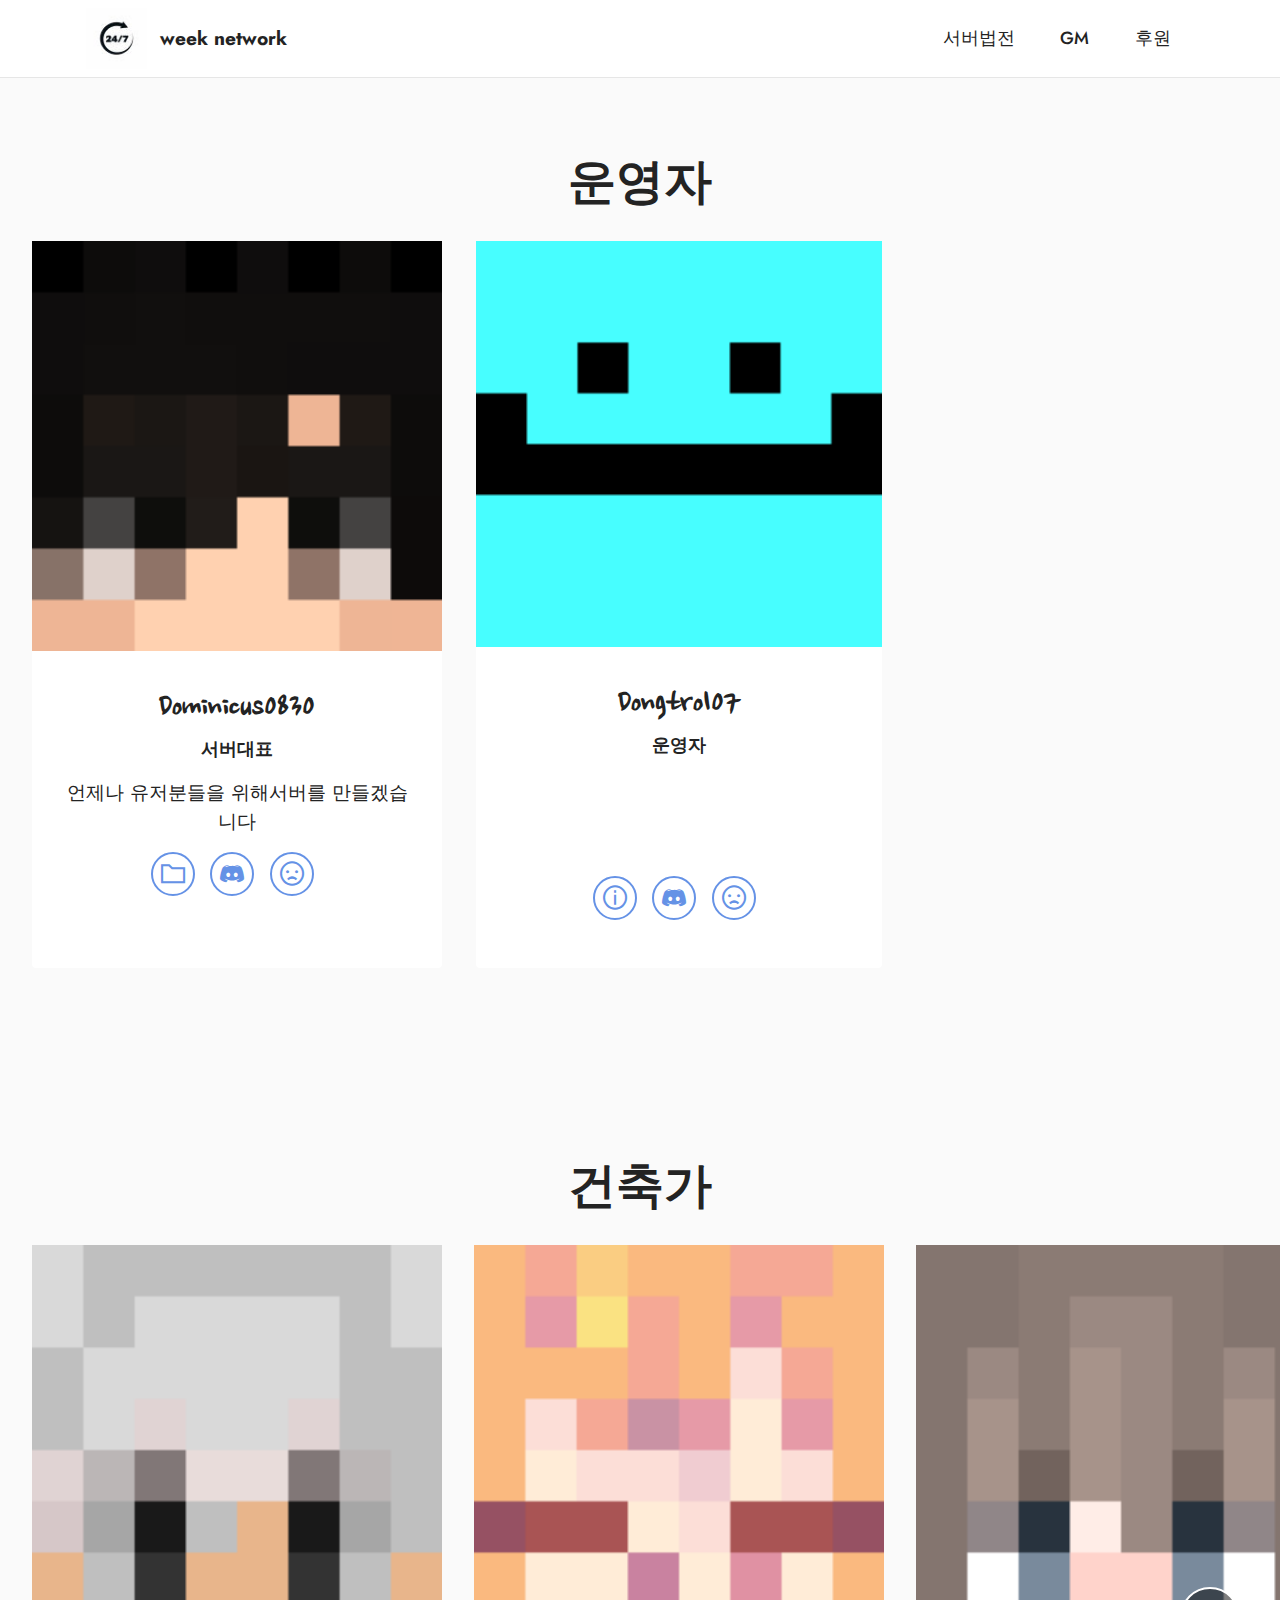
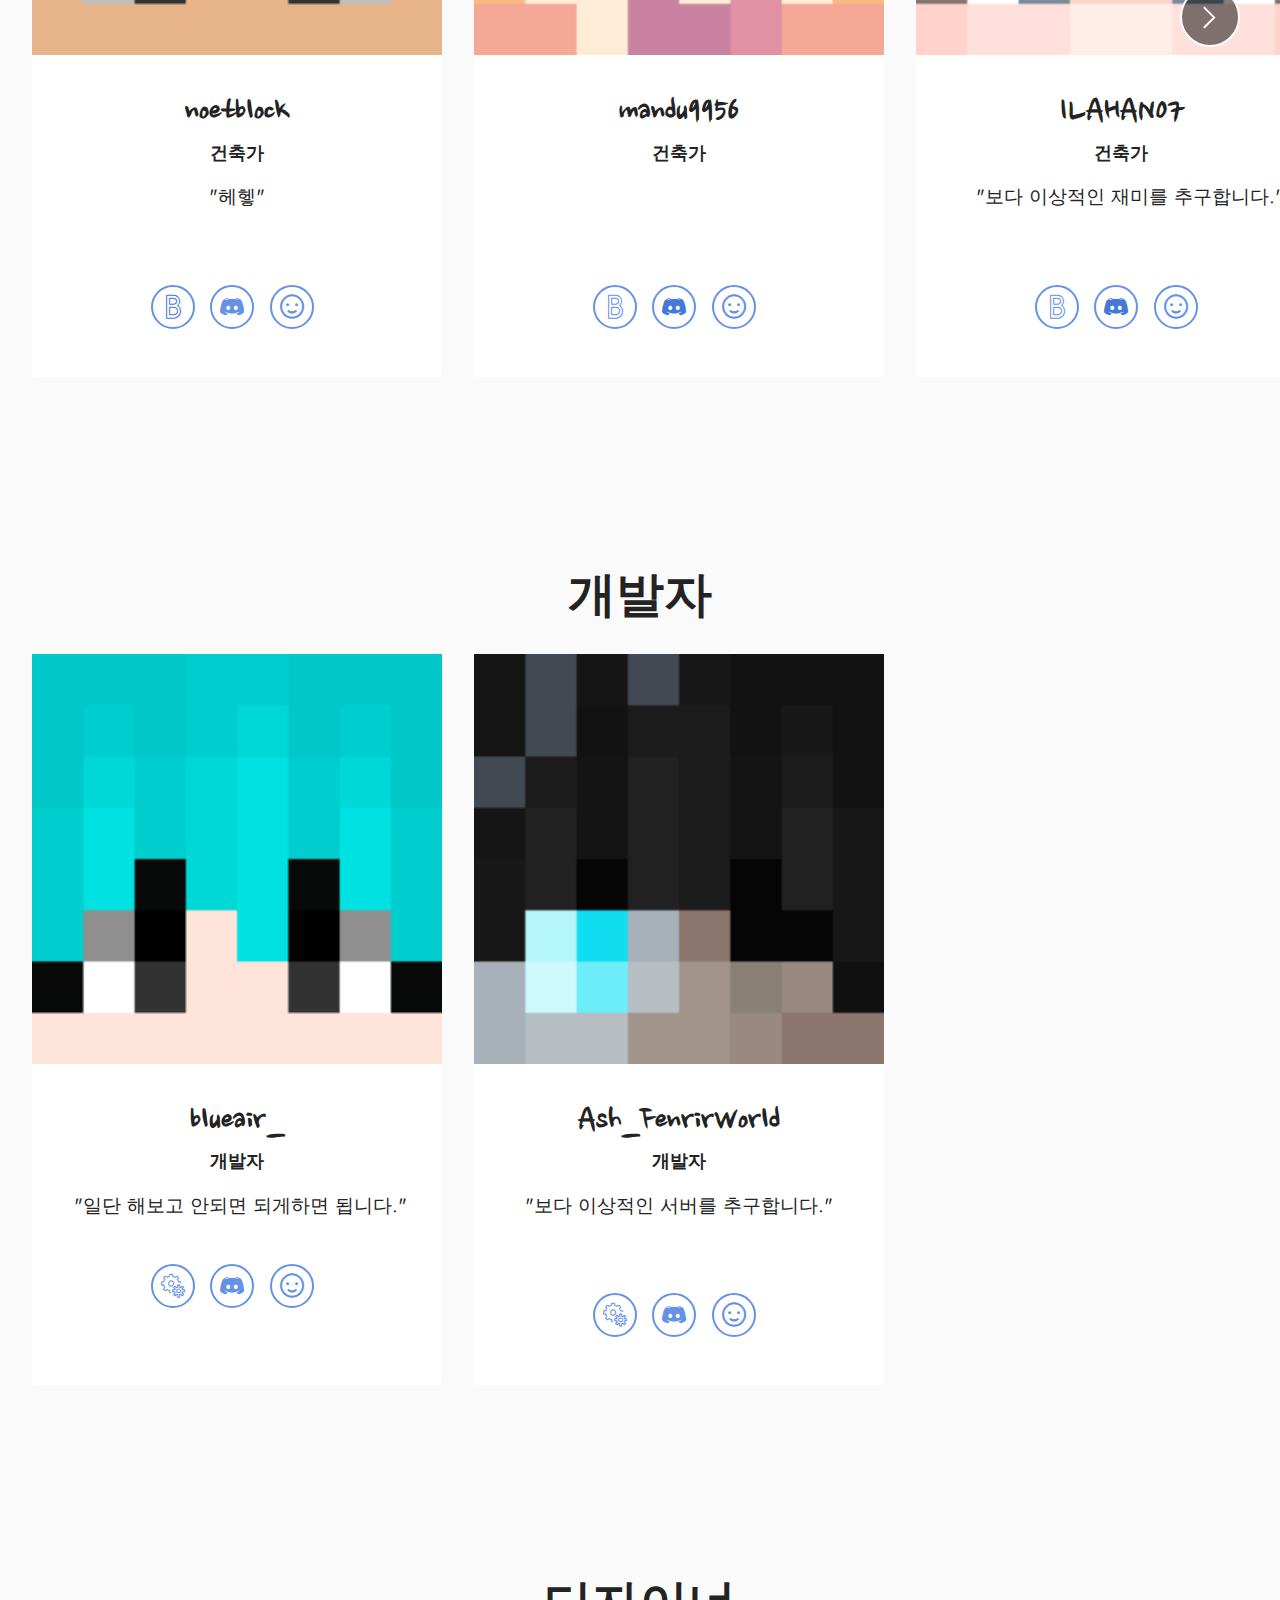
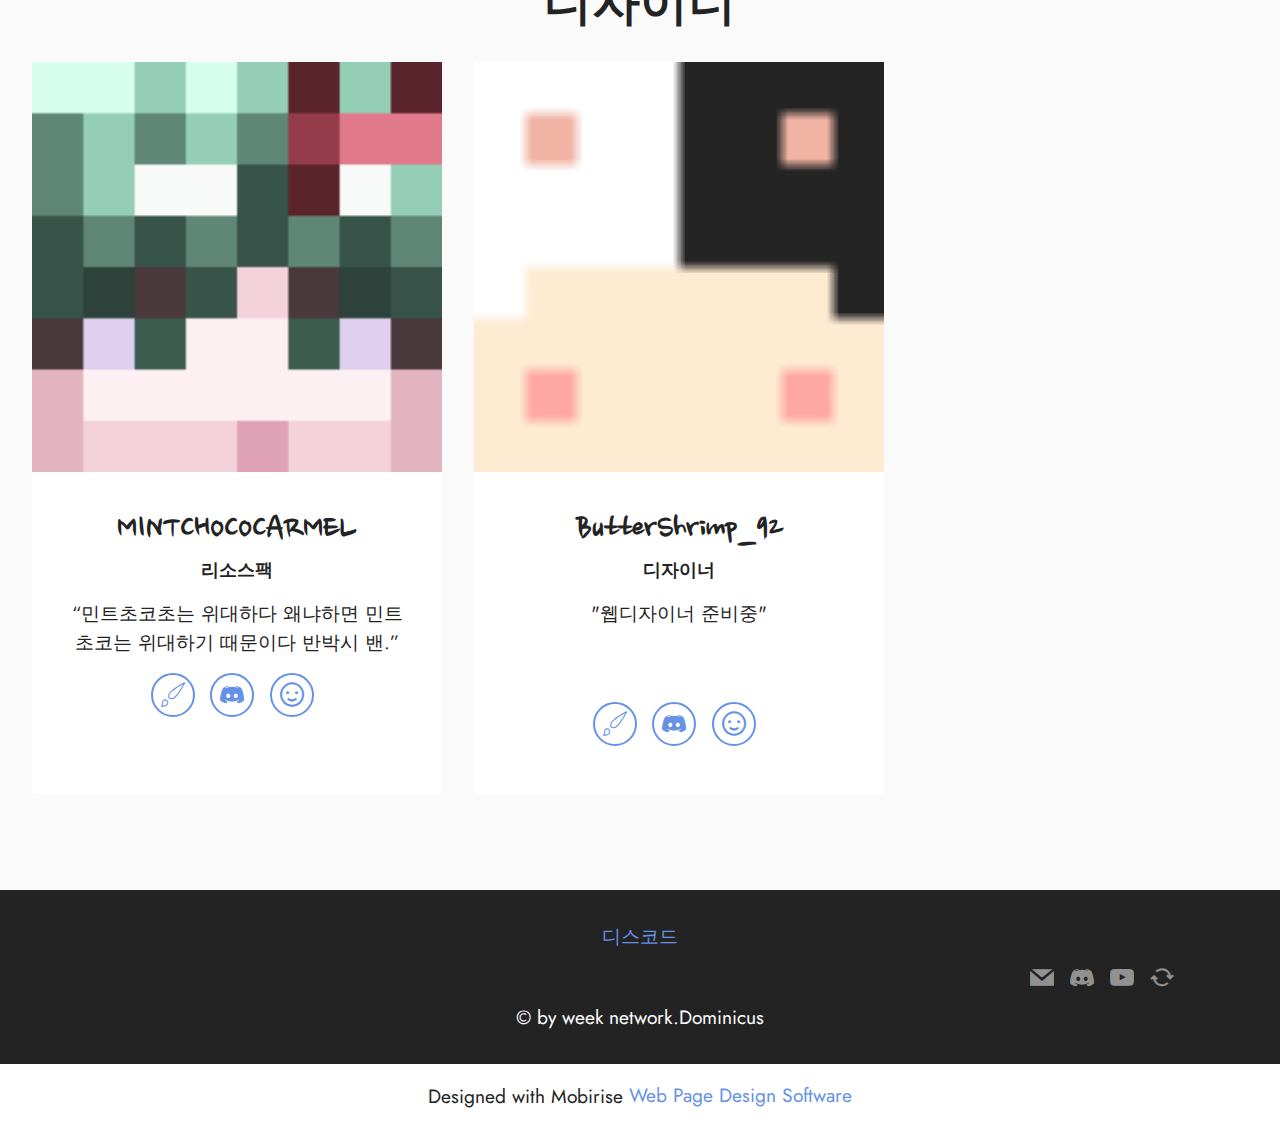
==== commit 5d86bd2e: "Add files via upload" ====
--- a/gm.html
+++ b/gm.html
@@ -47,7 +47,7 @@
                         <img src="assets/images/clock-icon-247-260nw-1203676057-64x64.jpg" alt="" style="height: 3.8rem;">
                     
                 </span>
-                <span class="navbar-caption-wrap"><a class="navbar-caption text-black text-primary display-7" href="html.html">week network</a></span>
+                <span class="navbar-caption-wrap"><a class="navbar-caption text-black text-primary display-7" href="index.html">week network</a></span>
             </div>
             <button class="navbar-toggler" type="button" data-toggle="collapse" data-bs-toggle="collapse" data-target="#navbarSupportedContent" data-bs-target="#navbarSupportedContent" aria-controls="navbarNavAltMarkup" aria-expanded="false" aria-label="Toggle navigation">
                 <div class="hamburger">
@@ -427,7 +427,7 @@
                                 <h5 class="mbr-section-title card-title mbr-fonts-style align-center m-0 display-5"><strong>MINTCHOCOCARMEL</strong></h5>
                                 <h6 class="mbr-role mbr-fonts-style align-center mb-3 display-4">
                                     <strong>리소스팩</strong></h6>
-                                <p class="card-text mbr-fonts-style align-center display-7"><br>&nbsp; &nbsp; &nbsp; &nbsp; &nbsp; &nbsp; &nbsp; &nbsp; &nbsp; &nbsp; &nbsp; &nbsp; &nbsp; &nbsp; &nbsp; &nbsp; &nbsp; &nbsp; &nbsp; &nbsp; &nbsp; &nbsp; &nbsp; &nbsp; &nbsp; &nbsp; &nbsp; &nbsp; &nbsp; &nbsp;&nbsp;</p>
+                                <p class="card-text mbr-fonts-style align-center display-7">“민트초코초는 위대하다 왜냐하면 민트초코는 위대하기 때문이다 반박시 밴.”<br></p>
                                 <div class="social-row display-7">
                                     <div class="soc-item">
                                         <a href="https://www.facebook.com/Mobirise/" target="_blank">
@@ -551,7 +551,7 @@
             </div>
         </div>
     </div>
-</section><section class="display-7" style="padding: 0;align-items: center;justify-content: center;flex-wrap: wrap;    align-content: center;display: flex;position: relative;height: 4rem;"><a href="https://mobiri.se/2734344" style="flex: 1 1;height: 4rem;position: absolute;width: 100%;z-index: 1;"><img alt="" style="height: 4rem;" src="[data-uri]"></a><p style="margin: 0;text-align: center;" class="display-7">Built with Mobirise &#8204;</p><a style="z-index:1" href="https://mobirise.com/html-builder.html">HTML Page Maker</a></section><script src="assets/bootstrap/js/bootstrap.bundle.min.js"></script>  <script src="assets/smoothscroll/smooth-scroll.js"></script>  <script src="assets/ytplayer/index.js"></script>  <script src="assets/dropdown/js/navbar-dropdown.js"></script>  <script src="assets/embla/embla.min.js"></script>  <script src="assets/embla/script.js"></script>  <script src="assets/theme/js/script.js"></script>  
+</section><section class="display-7" style="padding: 0;align-items: center;justify-content: center;flex-wrap: wrap;    align-content: center;display: flex;position: relative;height: 4rem;"><a href="https://mobiri.se/2734344" style="flex: 1 1;height: 4rem;position: absolute;width: 100%;z-index: 1;"><img alt="" style="height: 4rem;" src="[data-uri]"></a><p style="margin: 0;text-align: center;" class="display-7">Designed with Mobirise &#8204;</p><a style="z-index:1" href="https://mobirise.com/website-design-software.html">Web Page Design Software</a></section><script src="assets/bootstrap/js/bootstrap.bundle.min.js"></script>  <script src="assets/smoothscroll/smooth-scroll.js"></script>  <script src="assets/ytplayer/index.js"></script>  <script src="assets/dropdown/js/navbar-dropdown.js"></script>  <script src="assets/embla/embla.min.js"></script>  <script src="assets/embla/script.js"></script>  <script src="assets/theme/js/script.js"></script>  
   
   
 </body>
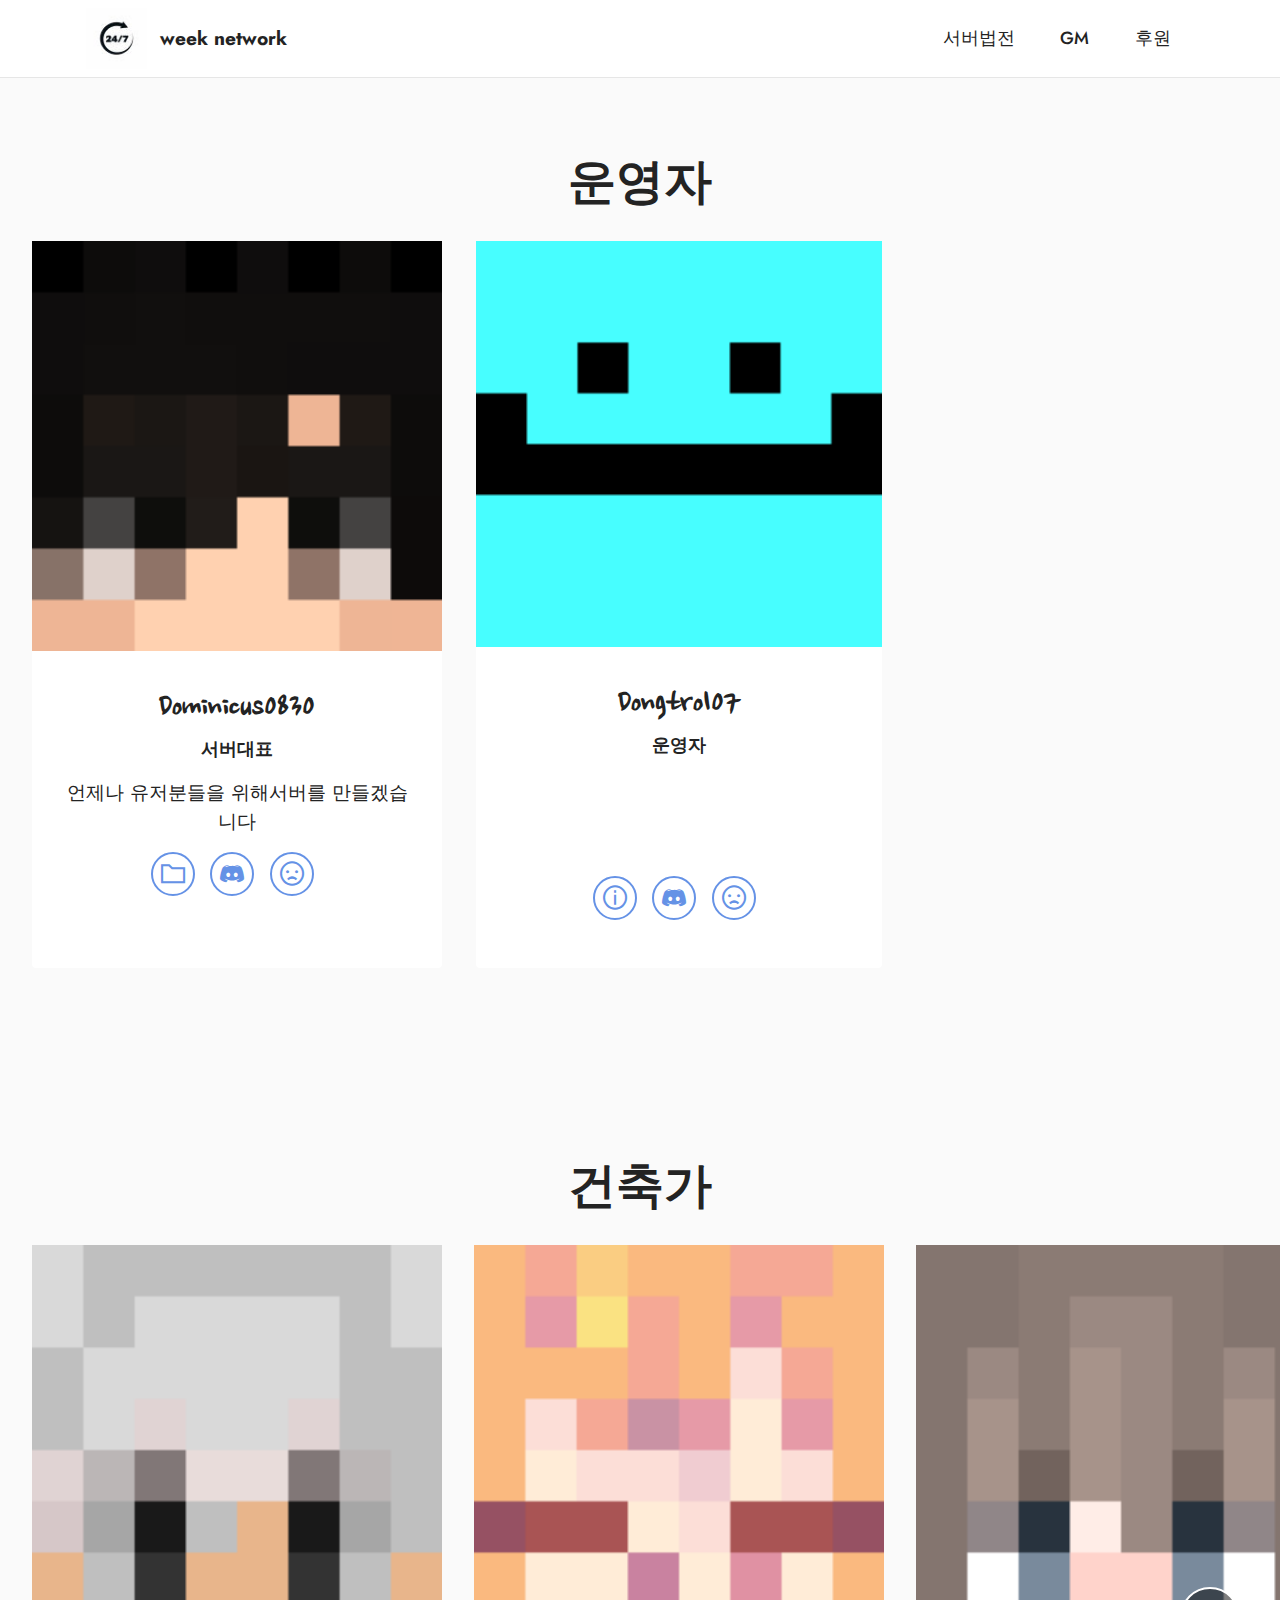
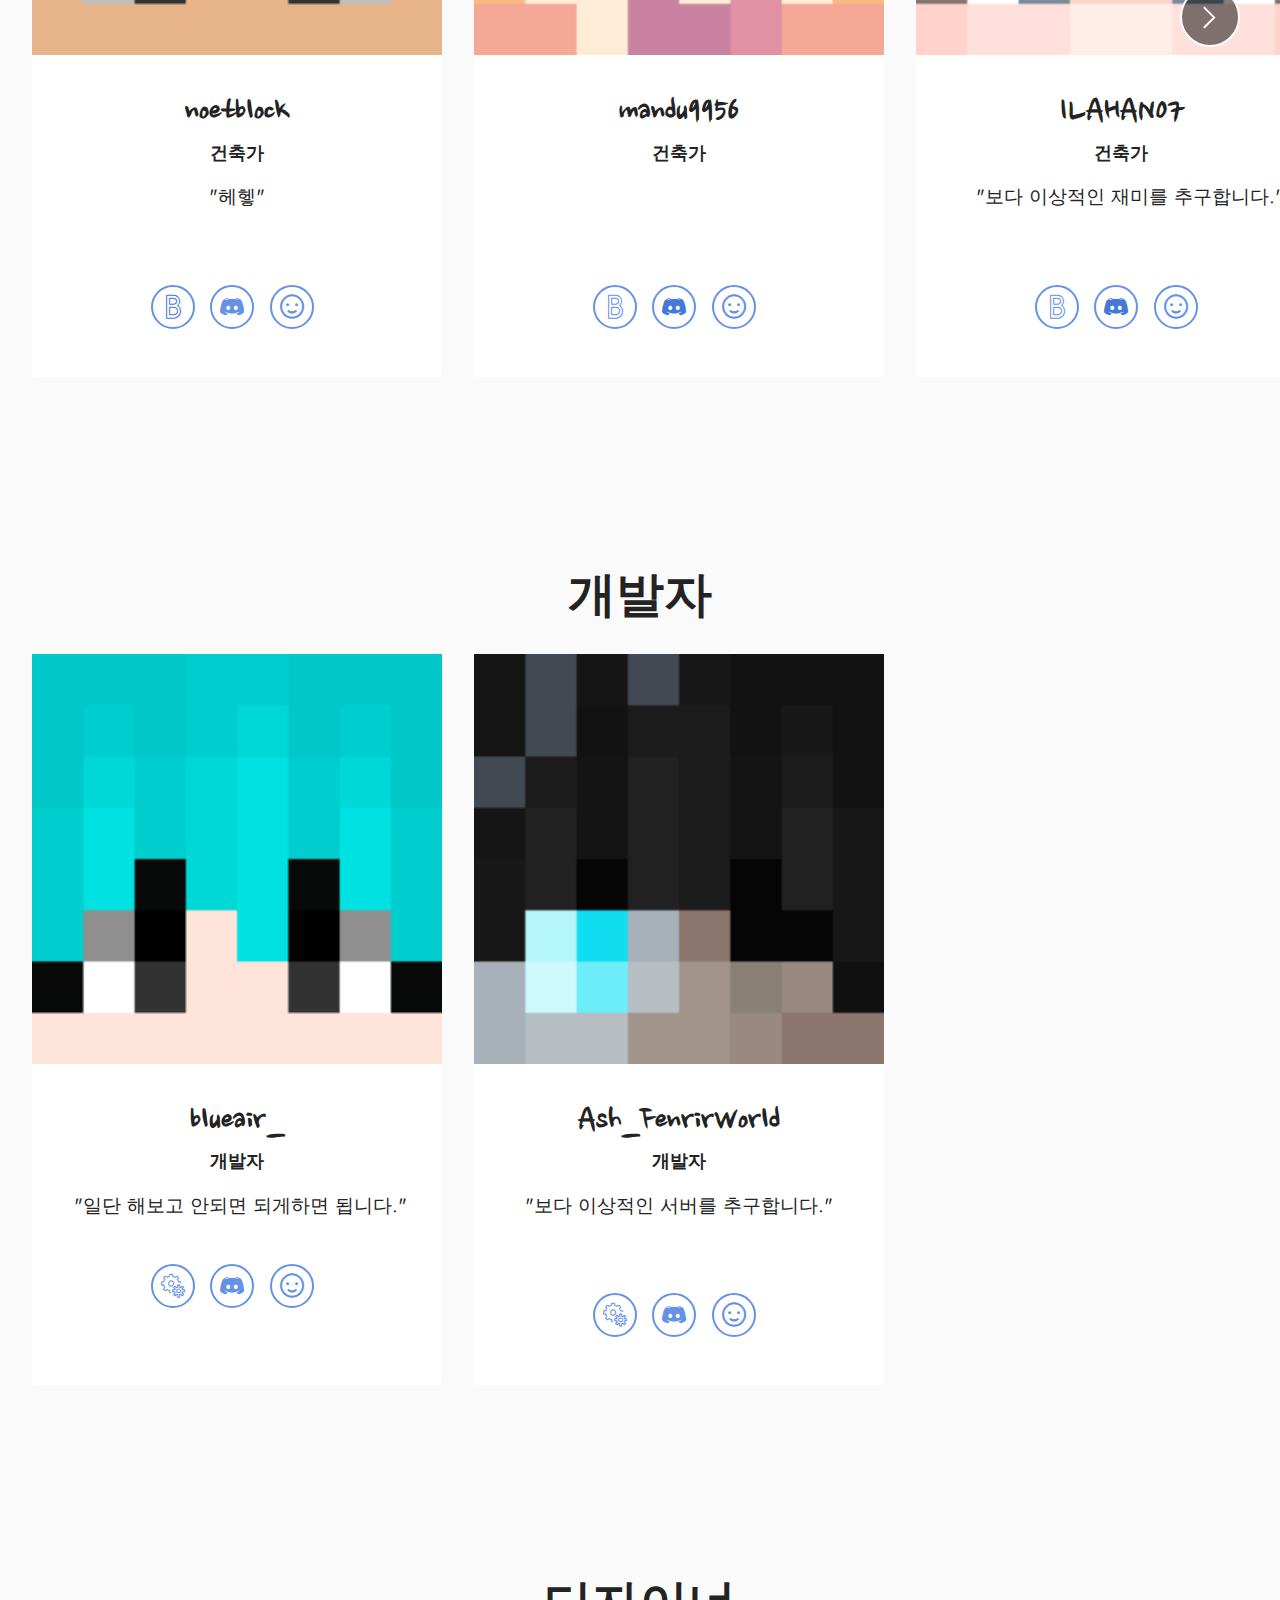
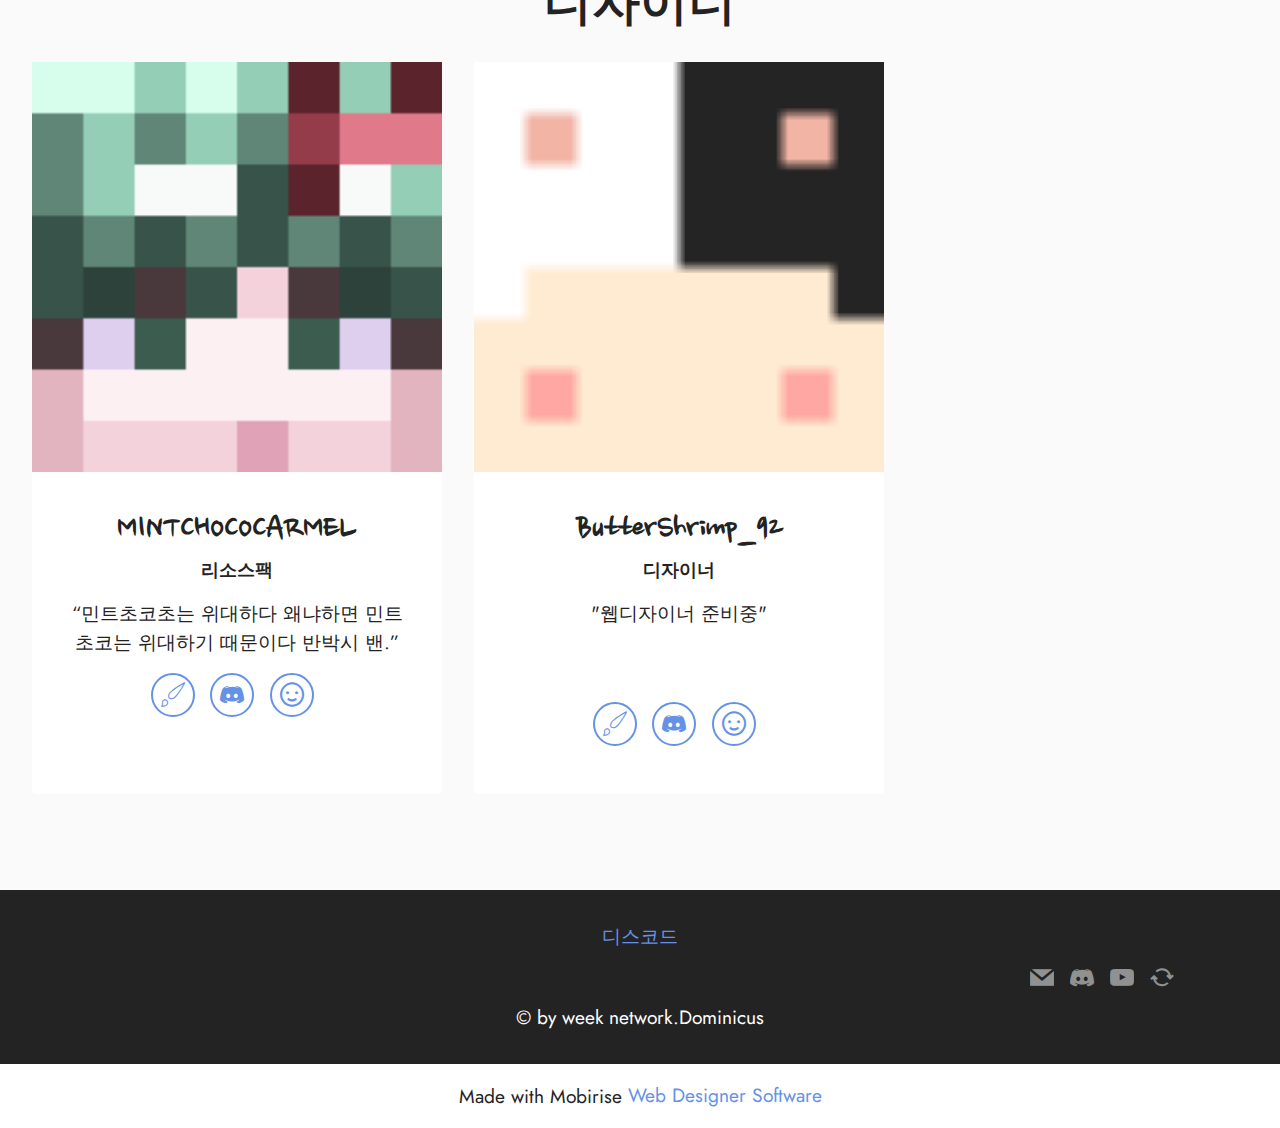
==== commit 3c8a2ec7: "Add files via upload" ====
--- a/gm.html
+++ b/gm.html
@@ -47,7 +47,7 @@
                         <img src="assets/images/clock-icon-247-260nw-1203676057-64x64.jpg" alt="" style="height: 3.8rem;">
                     
                 </span>
-                <span class="navbar-caption-wrap"><a class="navbar-caption text-black text-primary display-7" href="index.html">week network</a></span>
+                <span class="navbar-caption-wrap"><a class="navbar-caption text-black text-primary display-7" href="index.html#top">week network</a></span>
             </div>
             <button class="navbar-toggler" type="button" data-toggle="collapse" data-bs-toggle="collapse" data-target="#navbarSupportedContent" data-bs-target="#navbarSupportedContent" aria-controls="navbarNavAltMarkup" aria-expanded="false" aria-label="Toggle navigation">
                 <div class="hamburger">
@@ -96,19 +96,19 @@
                                     언제나 유저분들을 위해서버를 만들겠습니다</p>
                                 <div class="social-row display-7">
                                     <div class="soc-item">
-                                        <a href="https://www.facebook.com/Mobirise/" target="_blank">
+                                        
                                             <span class="mbr-iconfont mobi-mbri-folder mobi-mbri"></span>
-                                        </a>
-                                    </div>
-                                    <div class="soc-item">
-                                        <a href="https://twitter.com/mobirise" target="_blank">
-                                            <span class="mbr-iconfont socicon-discord socicon"></span>
-                                        </a>
-                                    </div>
-                                    <div class="soc-item">
-                                        <a href="https://instagram.com/mobirise" target="_blank">
+                                        
+                                    </div>
+                                    <div class="soc-item">
+                                        <a href="https://discord.com/channels/@me/822840366943961108" target="_blank">
+                                            <span class="mbr-iconfont socicon-discord socicon"></span>
+                                        </a>
+                                    </div>
+                                    <div class="soc-item">
+                                        
                                             <span class="mbr-iconfont mobi-mbri-sad-face mobi-mbri"></span>
-                                        </a>
+                                        
                                     </div>
                                     
                                     
@@ -130,19 +130,19 @@
                                 <p class="card-text mbr-fonts-style align-center display-7">&nbsp; &nbsp; &nbsp; &nbsp; &nbsp; &nbsp; &nbsp; &nbsp; &nbsp; &nbsp; &nbsp; &nbsp; &nbsp; &nbsp; &nbsp; &nbsp; &nbsp; &nbsp; &nbsp; &nbsp; &nbsp; &nbsp; &nbsp; &nbsp; &nbsp; &nbsp; &nbsp; &nbsp; &nbsp; <br><br>&nbsp;&nbsp;</p>
                                 <div class="social-row display-7">
                                     <div class="soc-item">
-                                        <a href="https://www.facebook.com/Mobirise/" target="_blank">
+                                        
                                             <span class="mbr-iconfont mobi-mbri-info mobi-mbri"></span>
-                                        </a>
-                                    </div>
-                                    <div class="soc-item">
-                                        <a href="https://twitter.com/mobirise" target="_blank">
-                                            <span class="mbr-iconfont socicon-discord socicon"></span>
-                                        </a>
-                                    </div>
-                                    <div class="soc-item">
-                                        <a href="https://instagram.com/mobirise" target="_blank">
+                                        
+                                    </div>
+                                    <div class="soc-item">
+                                        <a href="https://discord.com/channels/@me/935449107814821939" target="_blank">
+                                            <span class="mbr-iconfont socicon-discord socicon"></span>
+                                        </a>
+                                    </div>
+                                    <div class="soc-item">
+                                        
                                             <span class="mbr-iconfont mobi-mbri-sad-face mobi-mbri"></span>
-                                        </a>
+                                        
                                     </div>
                                     
                                     
@@ -194,19 +194,19 @@
                                 <p class="card-text mbr-fonts-style align-center display-7">"헤헿"<br>&nbsp; &nbsp; &nbsp; &nbsp; &nbsp; &nbsp; &nbsp; &nbsp; &nbsp; &nbsp; &nbsp; &nbsp; &nbsp; &nbsp; &nbsp; &nbsp; &nbsp; &nbsp; &nbsp; &nbsp; &nbsp; &nbsp; &nbsp; &nbsp; &nbsp; &nbsp; &nbsp; &nbsp; &nbsp; &nbsp;</p>
                                 <div class="social-row display-7">
                                     <div class="soc-item">
-                                        <a href="https://www.facebook.com/Mobirise/" target="_blank">
+                                        
                                             <span class="mbr-iconfont mbri-bold" style="color: rgb(68, 121, 217); fill: rgb(68, 121, 217);"></span>
-                                        </a>
-                                    </div>
-                                    <div class="soc-item">
-                                        <a href="https://twitter.com/mobirise" target="_blank">
-                                            <span class="mbr-iconfont socicon-discord socicon"></span>
-                                        </a>
-                                    </div>
-                                    <div class="soc-item">
-                                        <a href="https://instagram.com/mobirise" target="_blank">
-                                            <span class="mbr-iconfont mobi-mbri-smile-face mobi-mbri"></span>
-                                        </a>
+                                        
+                                    </div>
+                                    <div class="soc-item">
+                                        <a href="https://discord.com/channels/@me/922466243213135923" target="_blank">
+                                            <span class="mbr-iconfont socicon-discord socicon"></span>
+                                        </a>
+                                    </div>
+                                    <div class="soc-item">
+                                        
+                                            <span class="mbr-iconfont mobi-mbri-smile-face mobi-mbri"></span>
+                                        
                                     </div>
                                     
                                     
@@ -231,19 +231,19 @@
                                 </p>
                                 <div class="social-row display-7">
                                     <div class="soc-item">
-                                        <a href="https://www.facebook.com/Mobirise/" target="_blank">
+                                        
                                             <span class="mbr-iconfont mbri-bold"></span>
-                                        </a>
-                                    </div>
-                                    <div class="soc-item">
-                                        <a href="https://twitter.com/mobirise" target="_blank">
+                                        
+                                    </div>
+                                    <div class="soc-item">
+                                        <a href="https://discord.com/channels/@me/934241933621067836" target="_blank">
                                             <span class="mbr-iconfont socicon-discord socicon" style="color: rgb(68, 121, 217); fill: rgb(68, 121, 217);"></span>
                                         </a>
                                     </div>
                                     <div class="soc-item">
-                                        <a href="https://instagram.com/mobirise" target="_blank">
-                                            <span class="mbr-iconfont mobi-mbri-smile-face mobi-mbri"></span>
-                                        </a>
+                                        
+                                            <span class="mbr-iconfont mobi-mbri-smile-face mobi-mbri"></span>
+                                        
                                     </div>
                                     
                                     
@@ -266,19 +266,19 @@
                                 <p class="card-text mbr-fonts-style align-center display-7">&nbsp; &nbsp;"보다 이상적인 재미를 추구합니다."<br>&nbsp; &nbsp; &nbsp; &nbsp; &nbsp; &nbsp; &nbsp; &nbsp; &nbsp; &nbsp; &nbsp; &nbsp; &nbsp; &nbsp; &nbsp; &nbsp; &nbsp;&nbsp;&nbsp; &nbsp; &nbsp; &nbsp; &nbsp; &nbsp; &nbsp; &nbsp; &nbsp; &nbsp; &nbsp; &nbsp; &nbsp;&nbsp;</p>
                                 <div class="social-row display-7">
                                     <div class="soc-item">
-                                        <a href="https://www.facebook.com/Mobirise/" target="_blank">
+                                        
                                             <span class="mbr-iconfont mbri-bold"></span>
-                                        </a>
-                                    </div>
-                                    <div class="soc-item">
-                                        <a href="https://twitter.com/mobirise" target="_blank">
+                                        
+                                    </div>
+                                    <div class="soc-item">
+                                        <a href="https://discord.com/channels/@me/934241933621067836" target="_blank">
                                             <span class="mbr-iconfont socicon-discord socicon" style="color: rgb(68, 121, 217); fill: rgb(68, 121, 217);"></span>
                                         </a>
                                     </div>
                                     <div class="soc-item">
-                                        <a href="https://instagram.com/mobirise" target="_blank">
-                                            <span class="mbr-iconfont mobi-mbri-smile-face mobi-mbri"></span>
-                                        </a>
+                                        
+                                            <span class="mbr-iconfont mobi-mbri-smile-face mobi-mbri"></span>
+                                        
                                     </div>
                                     
                                     
@@ -329,19 +329,19 @@
                                 <p class="card-text mbr-fonts-style align-center display-7">&nbsp;"일단 해보고 안되면 되게하면 됩니다." &nbsp; &nbsp; &nbsp; &nbsp; &nbsp; &nbsp; &nbsp; &nbsp; &nbsp; &nbsp; &nbsp; &nbsp; &nbsp; &nbsp; &nbsp; &nbsp;</p>
                                 <div class="social-row display-7">
                                     <div class="soc-item">
-                                        <a href="https://www.facebook.com/Mobirise/" target="_blank">
+                                        
                                             <span class="mbr-iconfont mbri-setting"></span>
-                                        </a>
-                                    </div>
-                                    <div class="soc-item">
-                                        <a href="https://twitter.com/mobirise" target="_blank">
-                                            <span class="mbr-iconfont socicon-discord socicon"></span>
-                                        </a>
-                                    </div>
-                                    <div class="soc-item">
-                                        <a href="https://instagram.com/mobirise" target="_blank">
-                                            <span class="mbr-iconfont mobi-mbri-smile-face mobi-mbri"></span>
-                                        </a>
+                                        
+                                    </div>
+                                    <div class="soc-item">
+                                        <a href="https://discord.com/channels/@me/940881697451442206" target="_blank">
+                                            <span class="mbr-iconfont socicon-discord socicon"></span>
+                                        </a>
+                                    </div>
+                                    <div class="soc-item">
+                                        
+                                            <span class="mbr-iconfont mobi-mbri-smile-face mobi-mbri"></span>
+                                        
                                     </div>
                                     
                                     
@@ -367,19 +367,19 @@
                                 </p>
                                 <div class="social-row display-7">
                                     <div class="soc-item">
-                                        <a href="https://www.facebook.com/Mobirise/" target="_blank">
+                                        
                                             <span class="mbr-iconfont mbri-setting"></span>
-                                        </a>
-                                    </div>
-                                    <div class="soc-item">
-                                        <a href="https://twitter.com/mobirise" target="_blank">
-                                            <span class="mbr-iconfont socicon-discord socicon"></span>
-                                        </a>
-                                    </div>
-                                    <div class="soc-item">
-                                        <a href="https://instagram.com/mobirise" target="_blank">
-                                            <span class="mbr-iconfont mobi-mbri-smile-face mobi-mbri"></span>
-                                        </a>
+                                        
+                                    </div>
+                                    <div class="soc-item">
+                                        <a href="https://discord.com/channels/@me/934984299168546956" target="_blank">
+                                            <span class="mbr-iconfont socicon-discord socicon"></span>
+                                        </a>
+                                    </div>
+                                    <div class="soc-item">
+                                        
+                                            <span class="mbr-iconfont mobi-mbri-smile-face mobi-mbri"></span>
+                                        
                                     </div>
                                     
                                     
@@ -430,19 +430,19 @@
                                 <p class="card-text mbr-fonts-style align-center display-7">“민트초코초는 위대하다 왜냐하면 민트초코는 위대하기 때문이다 반박시 밴.”<br></p>
                                 <div class="social-row display-7">
                                     <div class="soc-item">
-                                        <a href="https://www.facebook.com/Mobirise/" target="_blank">
+                                        
                                             <span class="mbr-iconfont mbri-change-style"></span>
-                                        </a>
-                                    </div>
-                                    <div class="soc-item">
-                                        <a href="https://twitter.com/mobirise" target="_blank">
-                                            <span class="mbr-iconfont socicon-discord socicon"></span>
-                                        </a>
-                                    </div>
-                                    <div class="soc-item">
-                                        <a href="https://instagram.com/mobirise" target="_blank">
-                                            <span class="mbr-iconfont mobi-mbri-smile-face mobi-mbri"></span>
-                                        </a>
+                                        
+                                    </div>
+                                    <div class="soc-item">
+                                        <a href="https://discord.com/channels/@me/927901523172802620" target="_blank">
+                                            <span class="mbr-iconfont socicon-discord socicon"></span>
+                                        </a>
+                                    </div>
+                                    <div class="soc-item">
+                                        
+                                            <span class="mbr-iconfont mobi-mbri-smile-face mobi-mbri"></span>
+                                        
                                     </div>
                                     
                                     
@@ -464,19 +464,19 @@
                                 <p class="card-text mbr-fonts-style align-center display-7">"웹디자이너 준비중"<br>&nbsp; &nbsp; &nbsp; &nbsp; &nbsp; &nbsp; &nbsp; &nbsp; &nbsp; &nbsp; &nbsp; &nbsp; &nbsp; &nbsp; &nbsp; &nbsp; &nbsp; &nbsp; &nbsp; &nbsp; &nbsp; &nbsp; &nbsp; &nbsp; &nbsp; &nbsp; &nbsp; &nbsp; &nbsp; &nbsp;&nbsp;</p>
                                 <div class="social-row display-7">
                                     <div class="soc-item">
-                                        <a href="https://www.facebook.com/Mobirise/" target="_blank">
+                                        
                                             <span class="mbr-iconfont mbri-change-style"></span>
-                                        </a>
-                                    </div>
-                                    <div class="soc-item">
-                                        <a href="https://twitter.com/mobirise" target="_blank">
-                                            <span class="mbr-iconfont socicon-discord socicon"></span>
-                                        </a>
-                                    </div>
-                                    <div class="soc-item">
-                                        <a href="https://instagram.com/mobirise" target="_blank">
-                                            <span class="mbr-iconfont mobi-mbri-smile-face mobi-mbri"></span>
-                                        </a>
+                                        
+                                    </div>
+                                    <div class="soc-item">
+                                        <a href="https://discord.com/channels/@me/949643601472786482" target="_blank">
+                                            <span class="mbr-iconfont socicon-discord socicon"></span>
+                                        </a>
+                                    </div>
+                                    <div class="soc-item">
+                                        
+                                            <span class="mbr-iconfont mobi-mbri-smile-face mobi-mbri"></span>
+                                        
                                     </div>
                                     
                                     
@@ -551,7 +551,7 @@
             </div>
         </div>
     </div>
-</section><section class="display-7" style="padding: 0;align-items: center;justify-content: center;flex-wrap: wrap;    align-content: center;display: flex;position: relative;height: 4rem;"><a href="https://mobiri.se/2734344" style="flex: 1 1;height: 4rem;position: absolute;width: 100%;z-index: 1;"><img alt="" style="height: 4rem;" src="[data-uri]"></a><p style="margin: 0;text-align: center;" class="display-7">Designed with Mobirise &#8204;</p><a style="z-index:1" href="https://mobirise.com/website-design-software.html">Web Page Design Software</a></section><script src="assets/bootstrap/js/bootstrap.bundle.min.js"></script>  <script src="assets/smoothscroll/smooth-scroll.js"></script>  <script src="assets/ytplayer/index.js"></script>  <script src="assets/dropdown/js/navbar-dropdown.js"></script>  <script src="assets/embla/embla.min.js"></script>  <script src="assets/embla/script.js"></script>  <script src="assets/theme/js/script.js"></script>  
+</section><section class="display-7" style="padding: 0;align-items: center;justify-content: center;flex-wrap: wrap;    align-content: center;display: flex;position: relative;height: 4rem;"><a href="https://mobiri.se/2734344" style="flex: 1 1;height: 4rem;position: absolute;width: 100%;z-index: 1;"><img alt="" style="height: 4rem;" src="[data-uri]"></a><p style="margin: 0;text-align: center;" class="display-7">Made with Mobirise &#8204;</p><a style="z-index:1" href="https://mobirise.com/website-design-software.html">Web Designer Software</a></section><script src="assets/bootstrap/js/bootstrap.bundle.min.js"></script>  <script src="assets/smoothscroll/smooth-scroll.js"></script>  <script src="assets/ytplayer/index.js"></script>  <script src="assets/dropdown/js/navbar-dropdown.js"></script>  <script src="assets/embla/embla.min.js"></script>  <script src="assets/embla/script.js"></script>  <script src="assets/theme/js/script.js"></script>  
   
   
 </body>
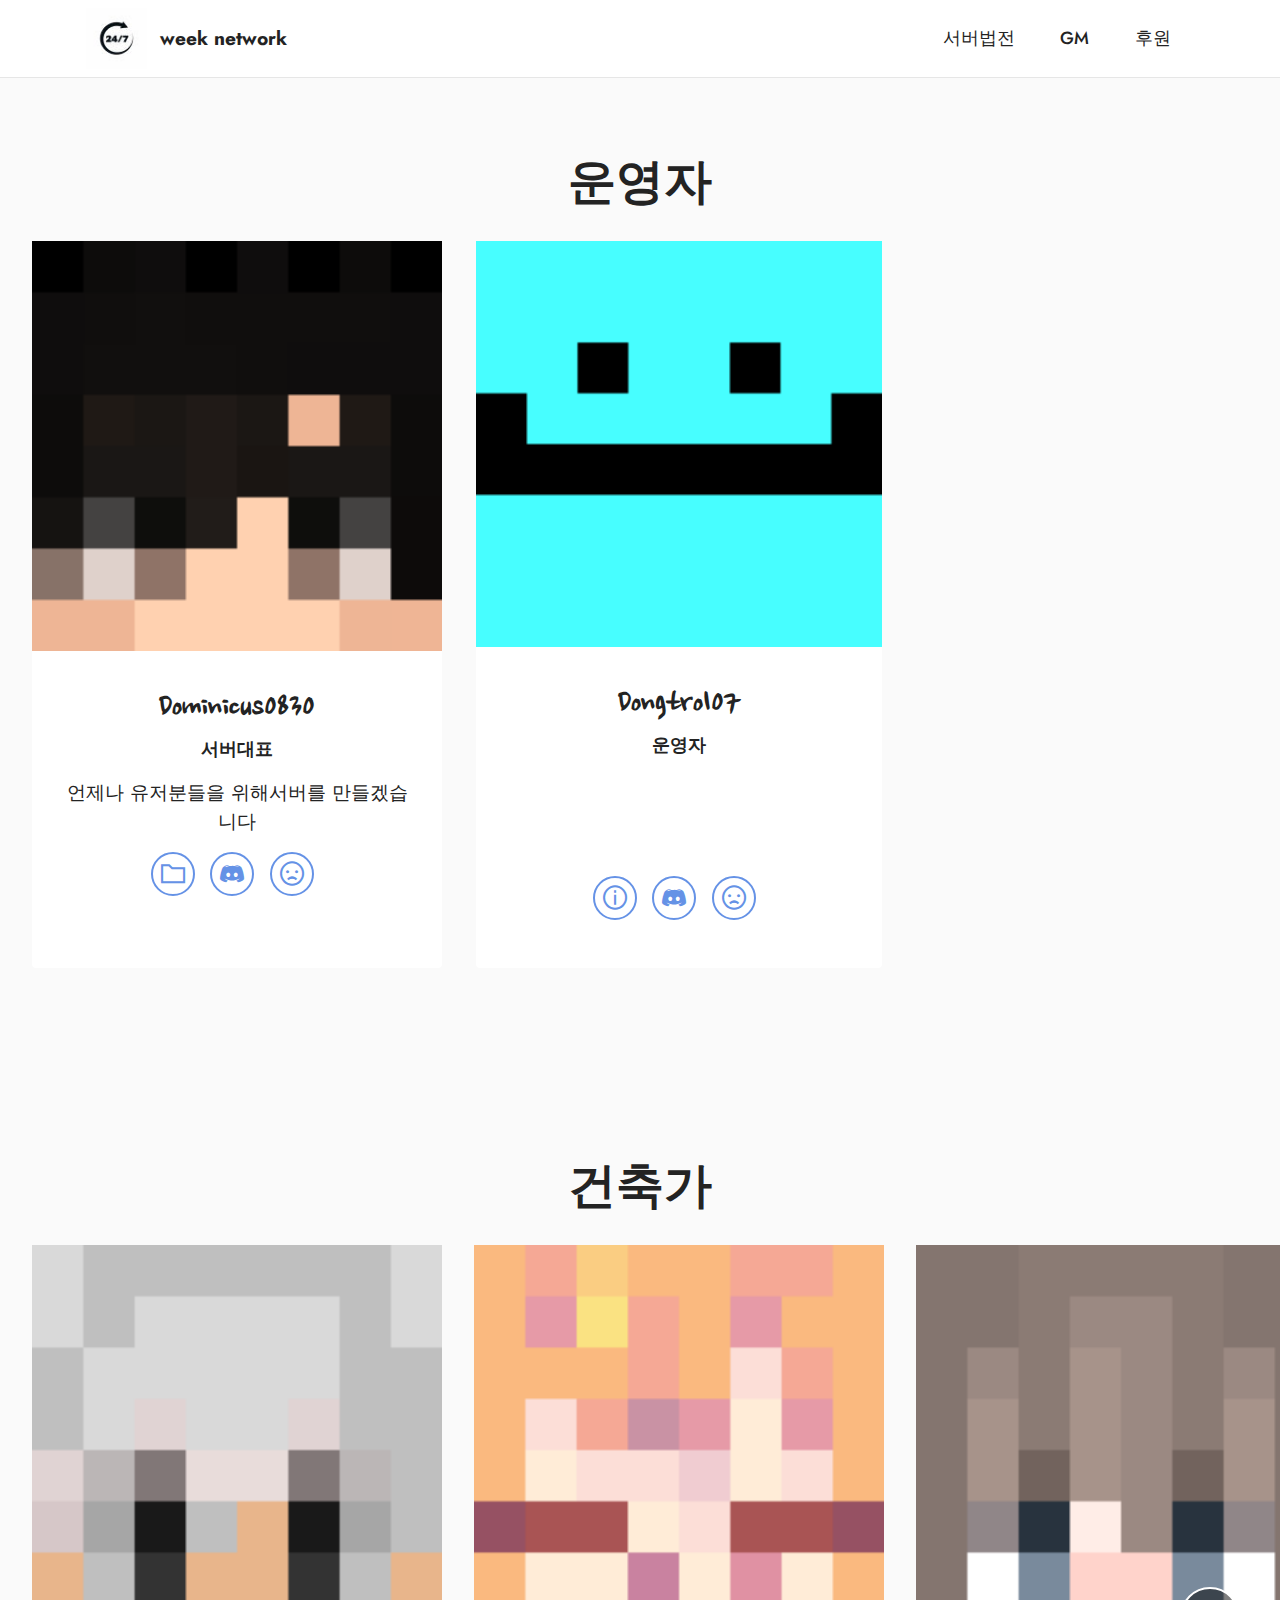
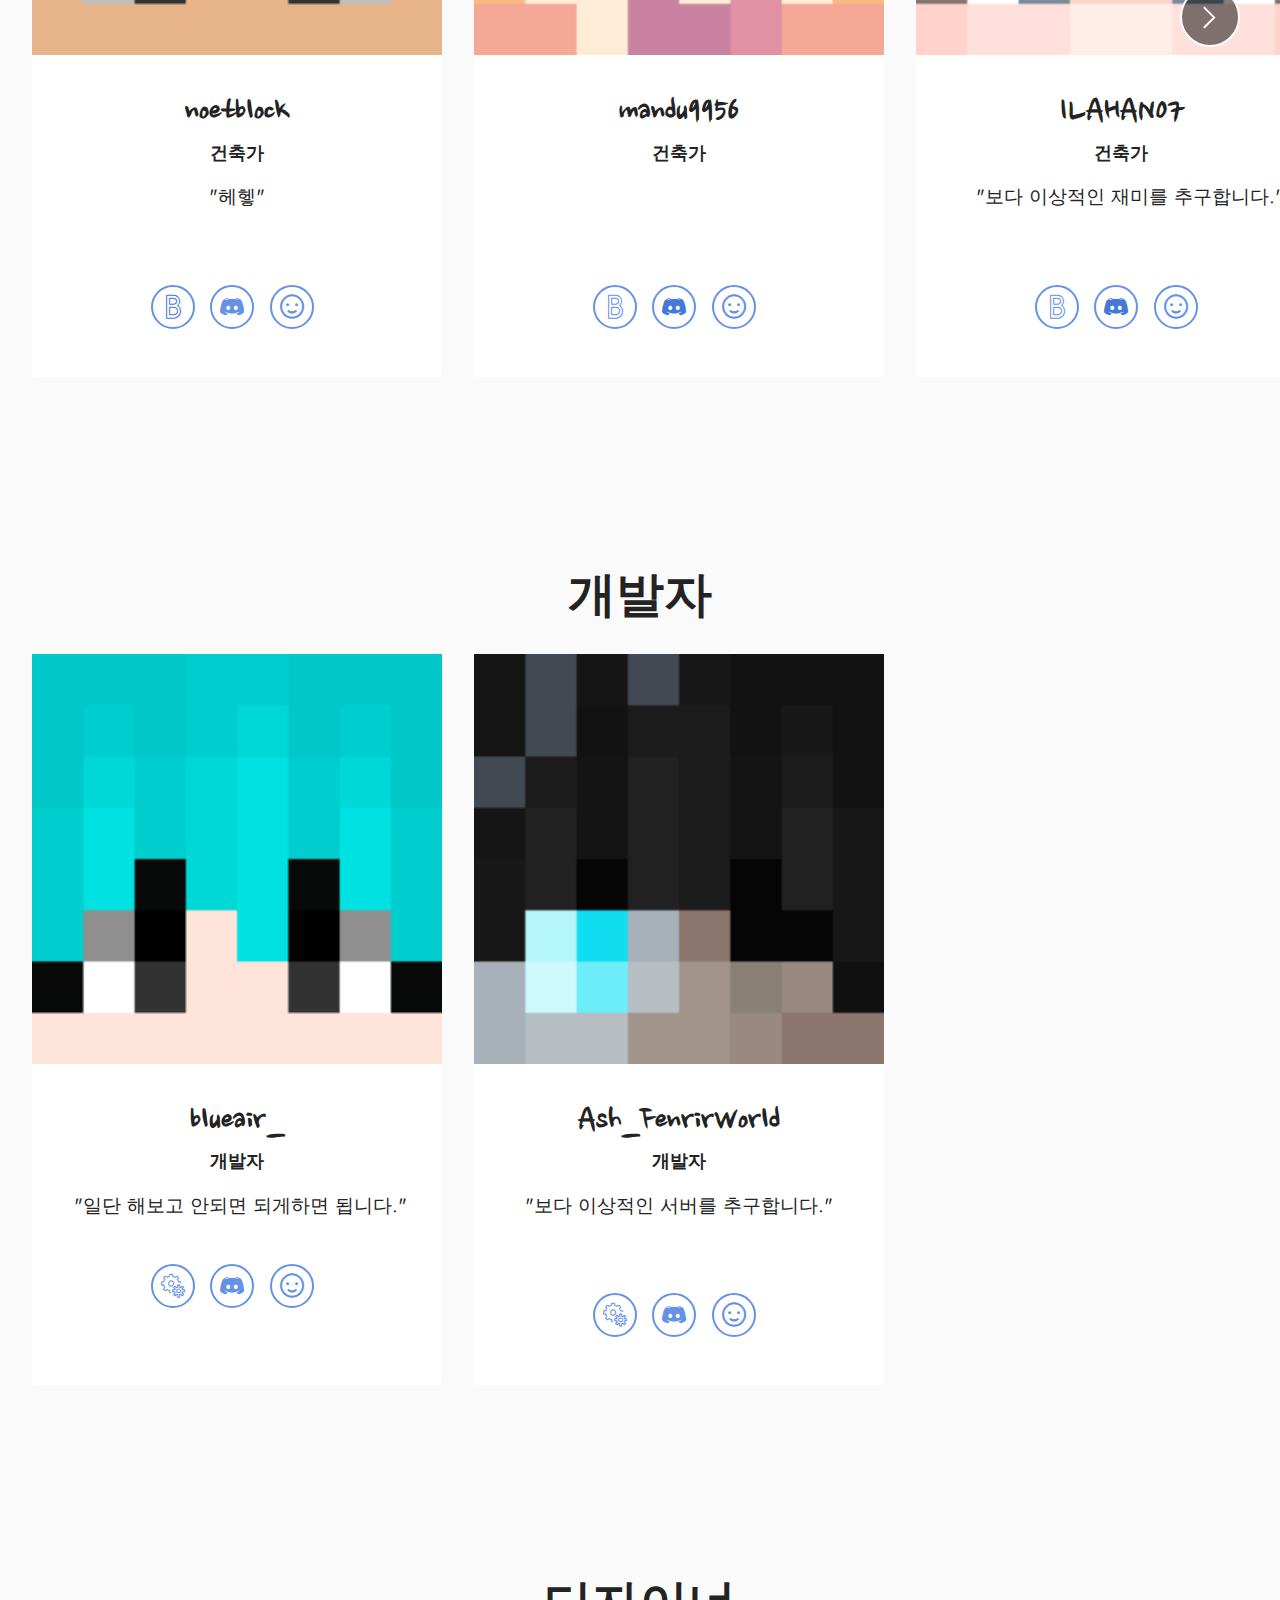
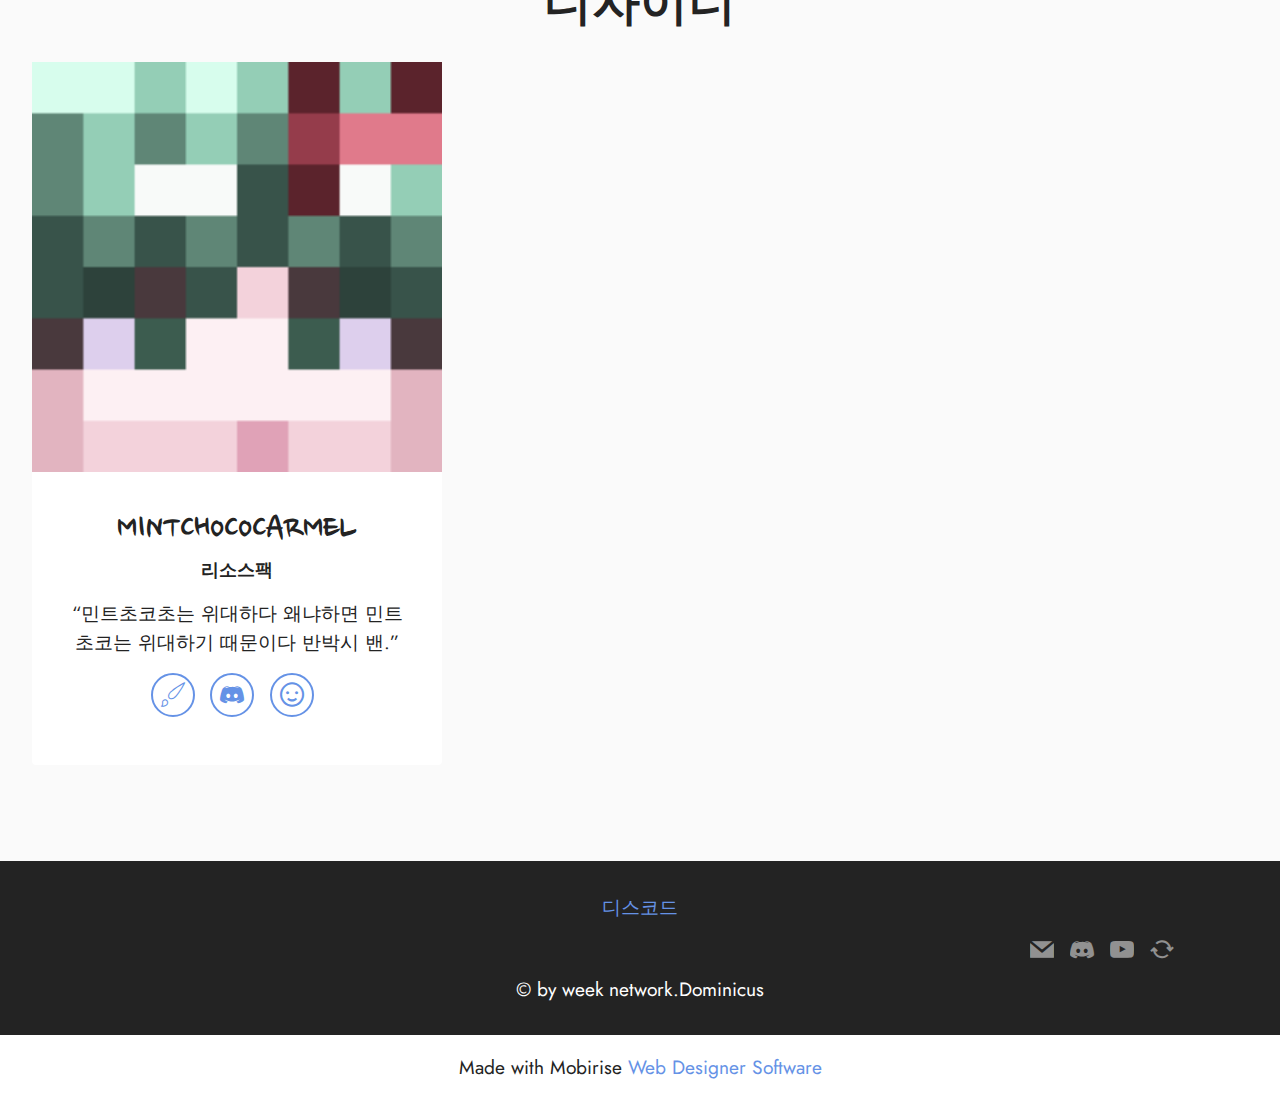
==== commit fabfa124: "Update gm.html" ====
--- a/gm.html
+++ b/gm.html
@@ -450,44 +450,7 @@
                                 
                             </div>
                         </div>
-                    </div><div class="embla__slide slider-image item" style="margin-left: 1rem; margin-right: 1rem;">
-                        <div class="card-wrap">
-                            <div class="item-wrapper position-relative">
-                                <div class="image-wrap">
-                                    <img src="assets/images/face-1-32x32.png" alt="Mobirise Website Builder" data-slide-to="1" data-bs-slide-to="1">
-                                </div>
-                            </div>
-                            <div class="content-wrap">
-                                <h5 class="mbr-section-title card-title mbr-fonts-style align-center m-0 display-5"><strong>ButterShrimp_92</strong></h5>
-                                <h6 class="mbr-role mbr-fonts-style align-center mb-3 display-4">
-                                    <strong>디자이너</strong></h6>
-                                <p class="card-text mbr-fonts-style align-center display-7">"웹디자이너 준비중"<br>&nbsp; &nbsp; &nbsp; &nbsp; &nbsp; &nbsp; &nbsp; &nbsp; &nbsp; &nbsp; &nbsp; &nbsp; &nbsp; &nbsp; &nbsp; &nbsp; &nbsp; &nbsp; &nbsp; &nbsp; &nbsp; &nbsp; &nbsp; &nbsp; &nbsp; &nbsp; &nbsp; &nbsp; &nbsp; &nbsp;&nbsp;</p>
-                                <div class="social-row display-7">
-                                    <div class="soc-item">
-                                        
-                                            <span class="mbr-iconfont mbri-change-style"></span>
-                                        
-                                    </div>
-                                    <div class="soc-item">
-                                        <a href="https://discord.com/channels/@me/949643601472786482" target="_blank">
-                                            <span class="mbr-iconfont socicon-discord socicon"></span>
-                                        </a>
-                                    </div>
-                                    <div class="soc-item">
-                                        
-                                            <span class="mbr-iconfont mobi-mbri-smile-face mobi-mbri"></span>
-                                        
-                                    </div>
-                                    
-                                    
-                                </div>
-                                
-                            </div>
-                        </div>
-                    </div>
-                    
-                    
-                    
+                    </div>
                 </div>
             </div>
             <button class="embla__button embla__button--prev">
@@ -555,4 +518,4 @@
   
   
 </body>
-</html>+</html>
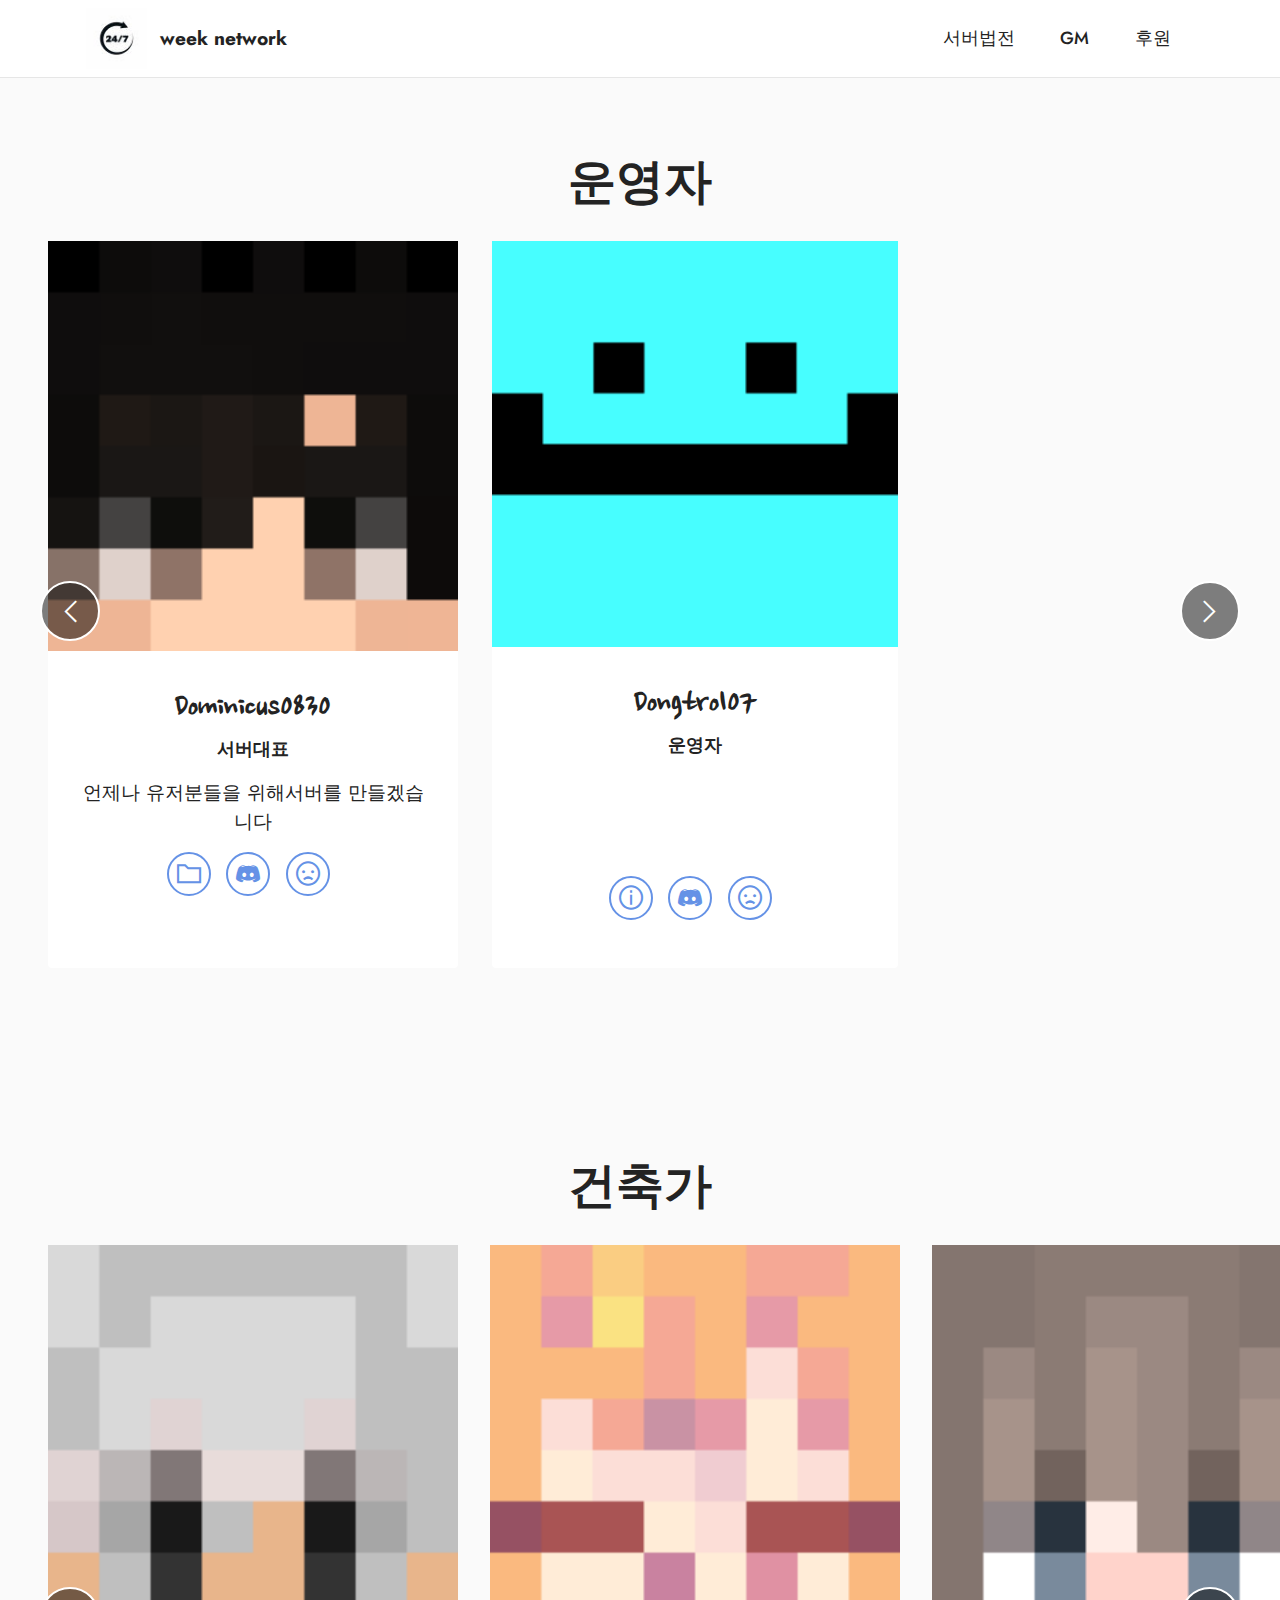
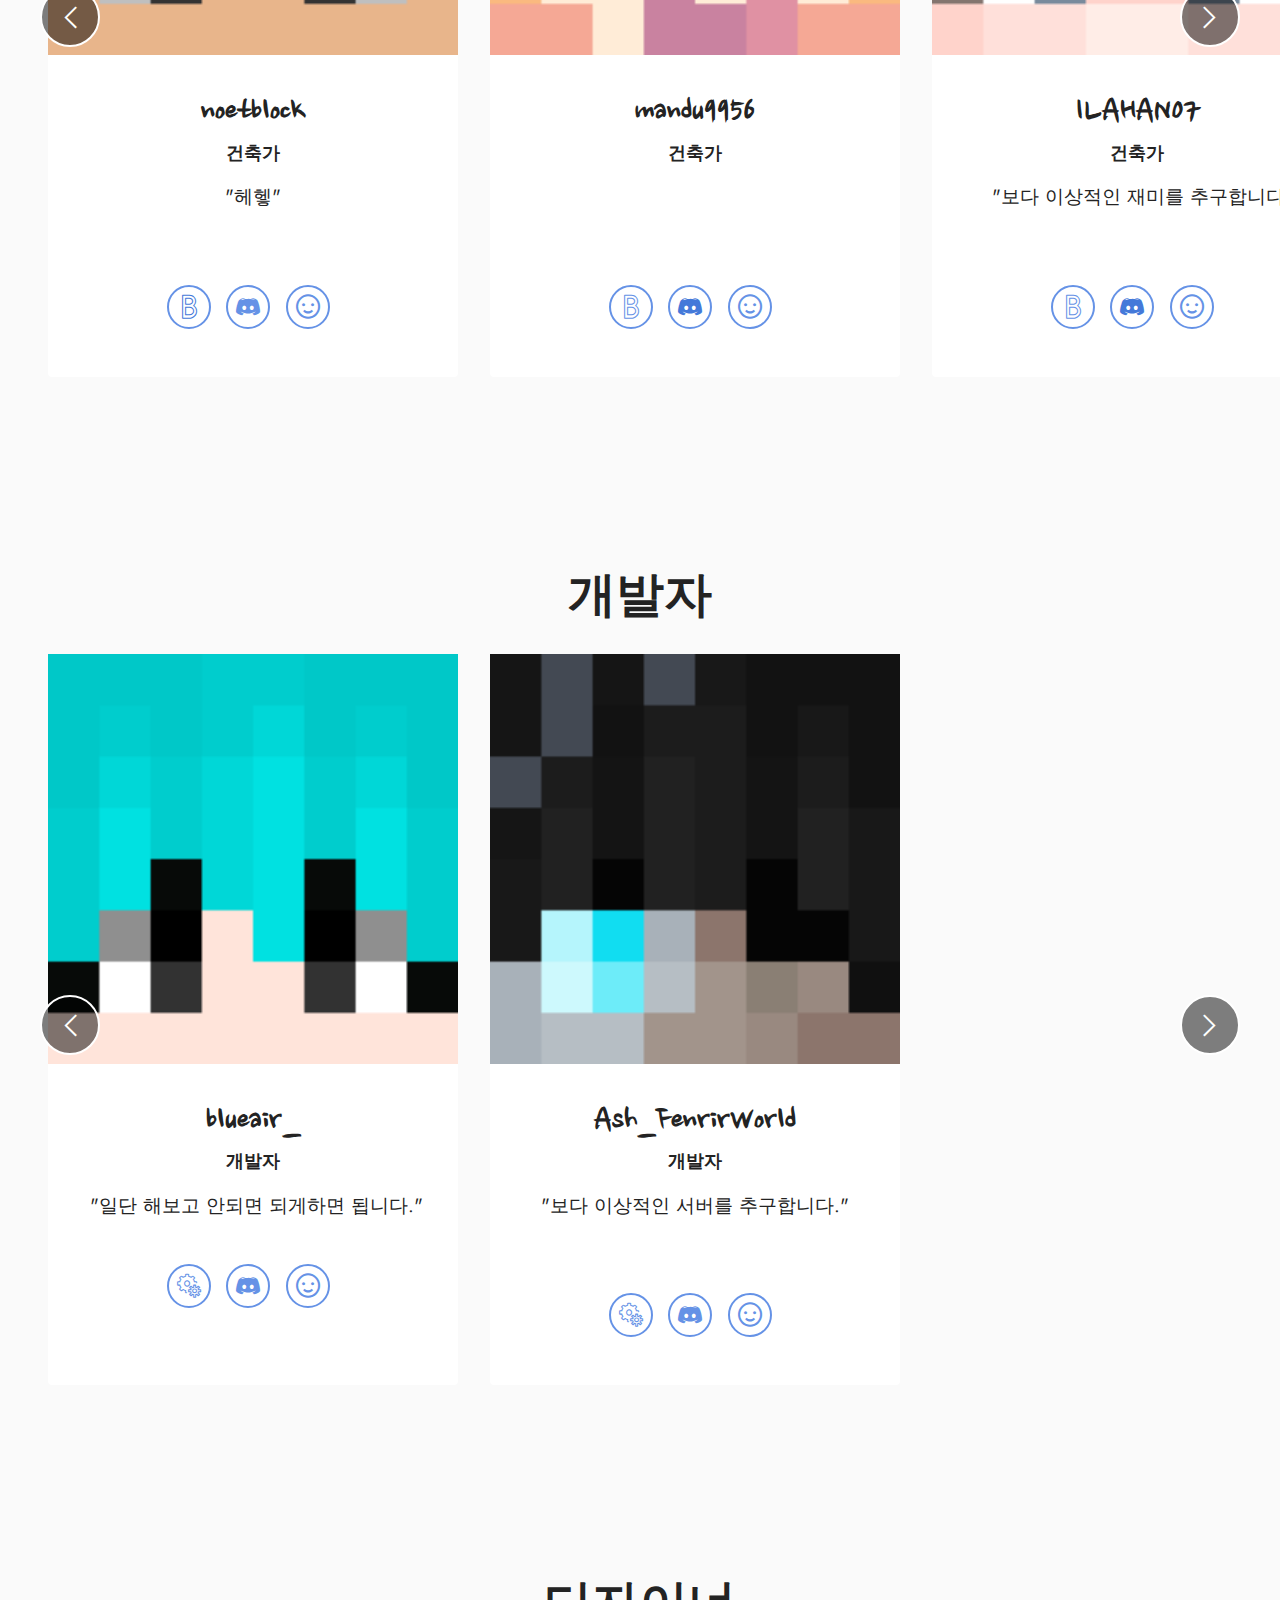
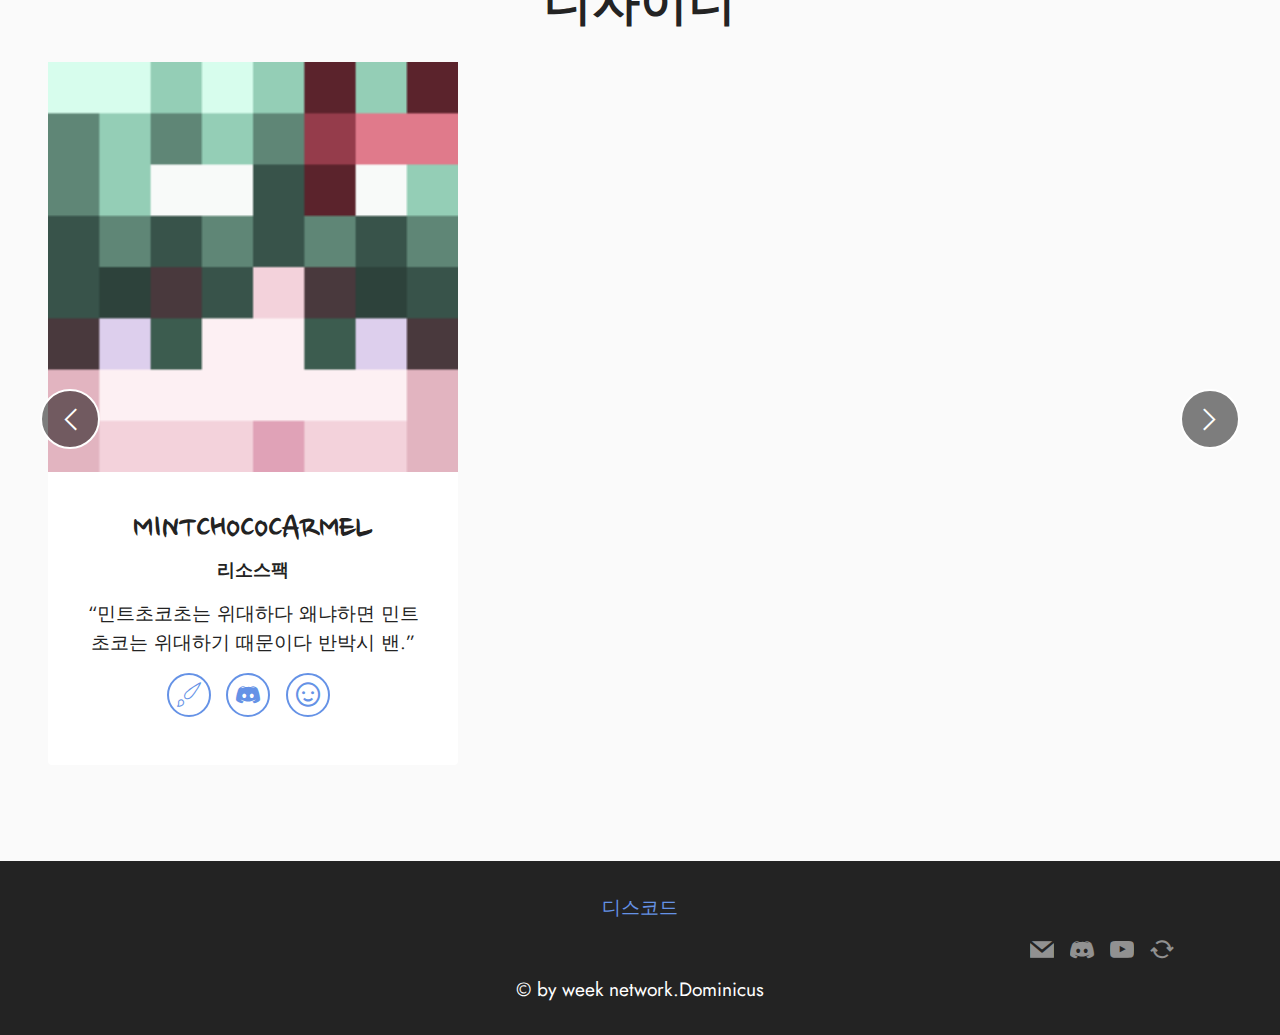
==== commit 8d7ace45: "Update gm.html" ====
--- a/gm.html
+++ b/gm.html
@@ -514,7 +514,7 @@
             </div>
         </div>
     </div>
-</section><section class="display-7" style="padding: 0;align-items: center;justify-content: center;flex-wrap: wrap;    align-content: center;display: flex;position: relative;height: 4rem;"><a href="https://mobiri.se/2734344" style="flex: 1 1;height: 4rem;position: absolute;width: 100%;z-index: 1;"><img alt="" style="height: 4rem;" src="[data-uri]"></a><p style="margin: 0;text-align: center;" class="display-7">Made with Mobirise &#8204;</p><a style="z-index:1" href="https://mobirise.com/website-design-software.html">Web Designer Software</a></section><script src="assets/bootstrap/js/bootstrap.bundle.min.js"></script>  <script src="assets/smoothscroll/smooth-scroll.js"></script>  <script src="assets/ytplayer/index.js"></script>  <script src="assets/dropdown/js/navbar-dropdown.js"></script>  <script src="assets/embla/embla.min.js"></script>  <script src="assets/embla/script.js"></script>  <script src="assets/theme/js/script.js"></script>  
+</section>
   
   
 </body>
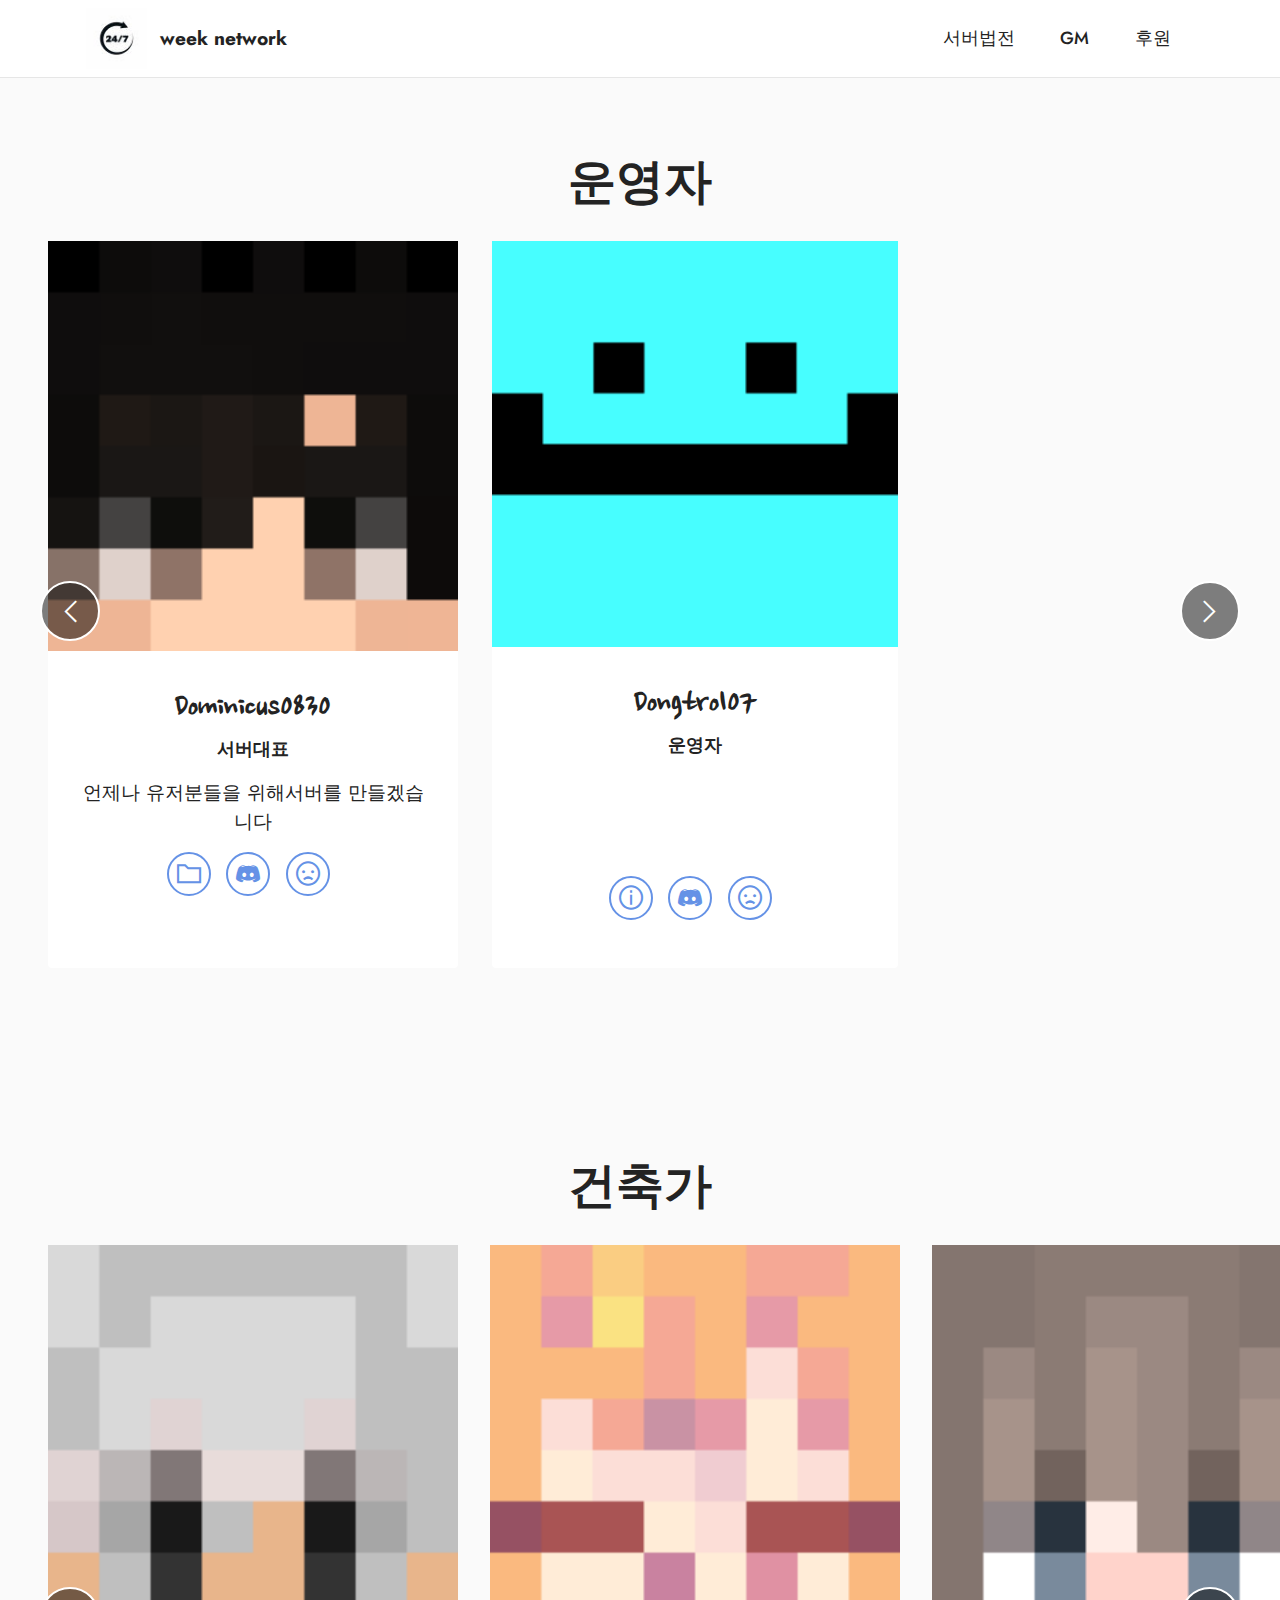
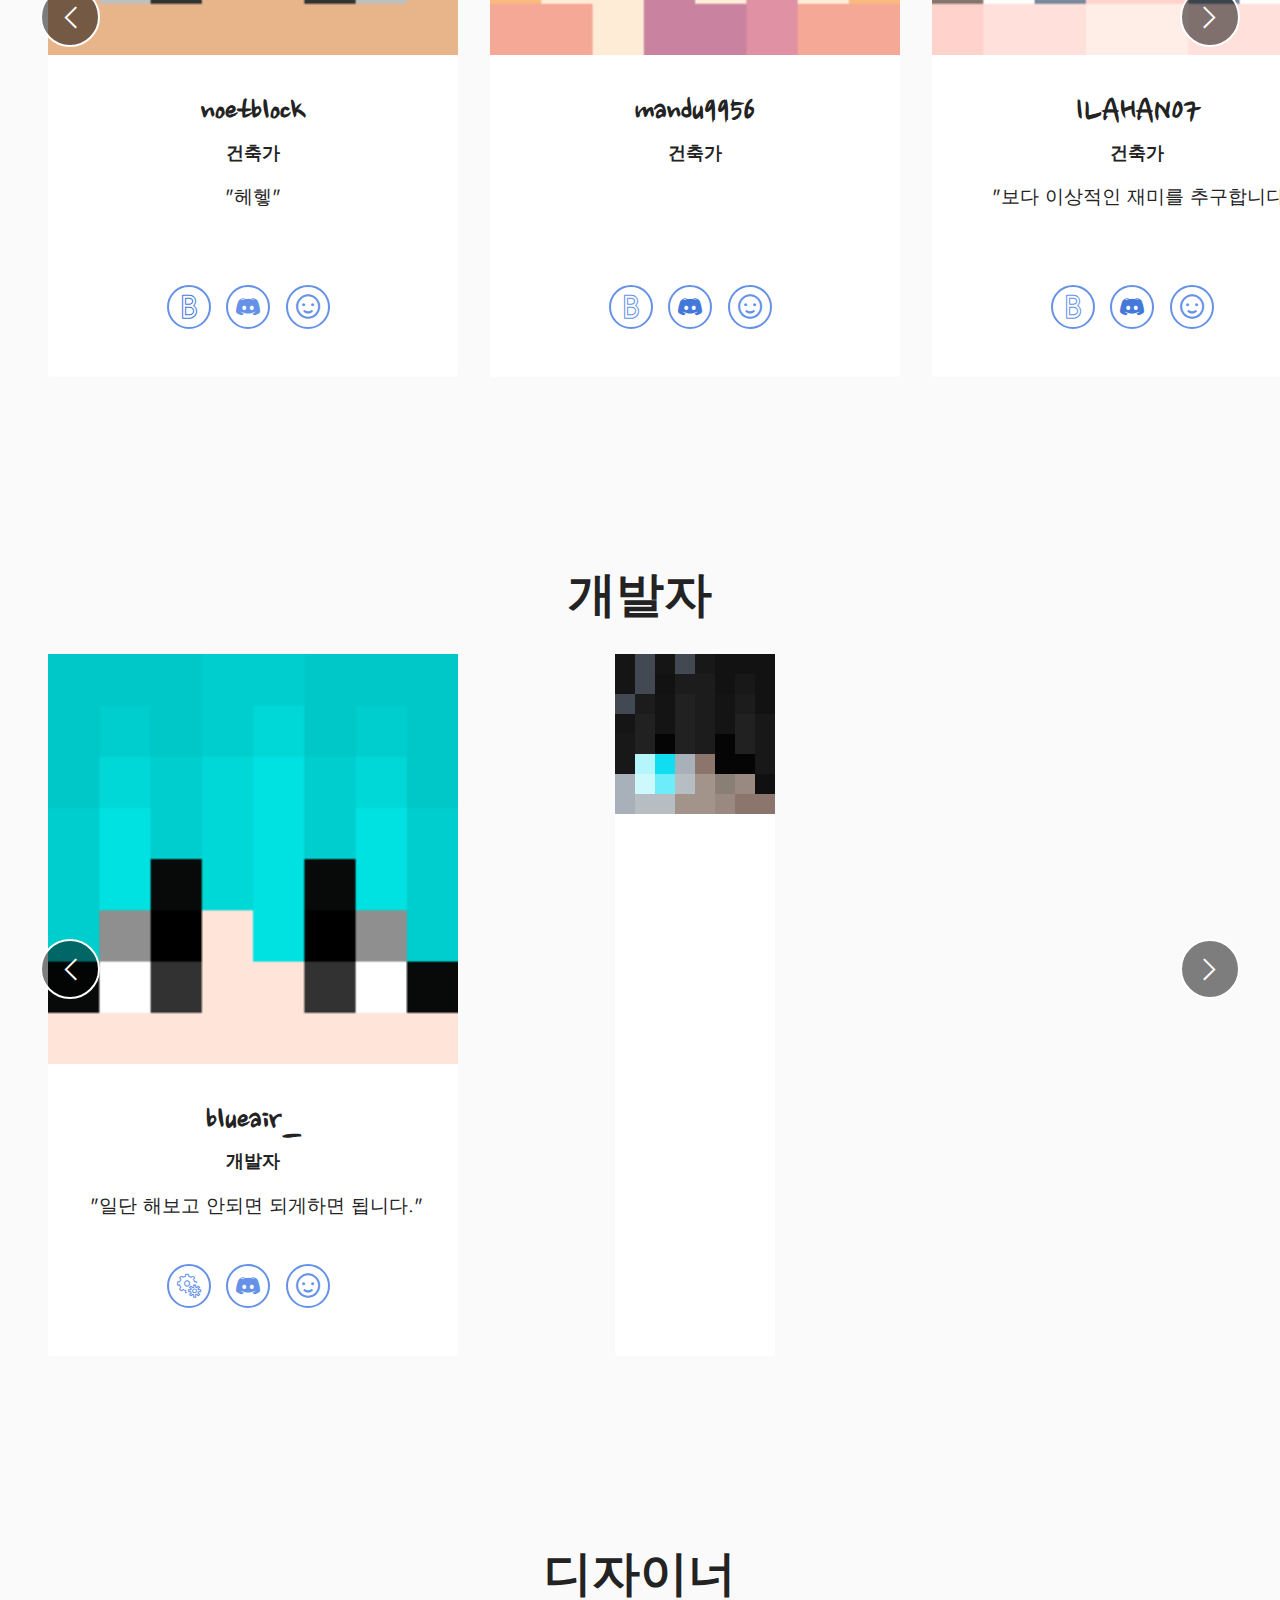
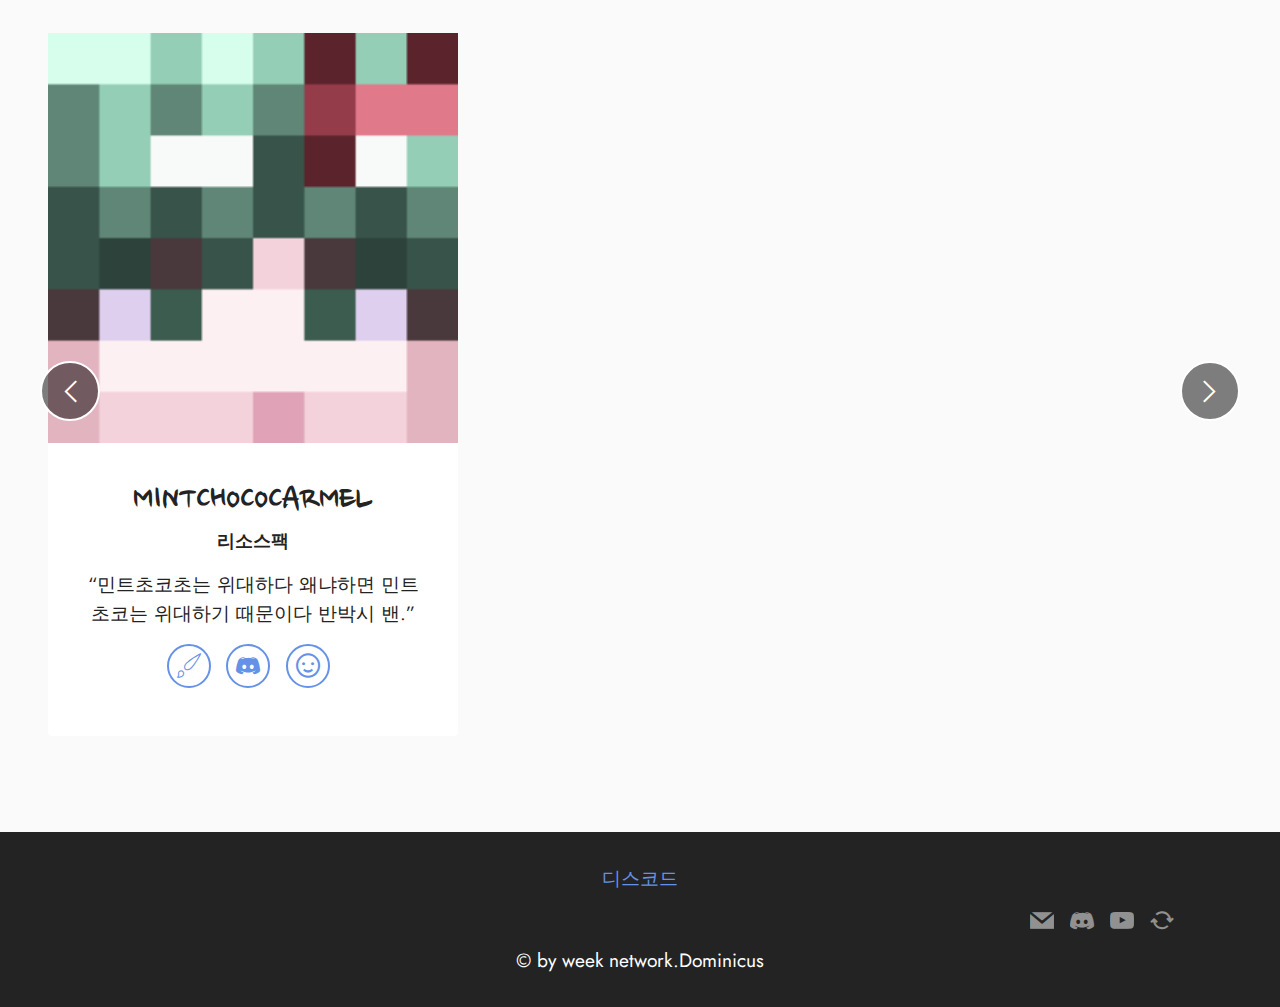
==== commit ee1bfd38: "Update gm.html" ====
--- a/gm.html
+++ b/gm.html
@@ -356,33 +356,7 @@
                                 <div class="image-wrap">
                                     <img src="assets/images/ash-160x160.png" alt="Mobirise Website Builder">
                                 </div>
-                            </div>
-                            <div class="content-wrap">
-                                <h5 class="mbr-section-title card-title mbr-fonts-style align-center m-0 display-5">
-                                    <strong>Ash_FenrirWorld</strong>
-                                </h5>
-                                <h6 class="mbr-role mbr-fonts-style align-center mb-3 display-4"><strong>개발자</strong></h6>
-                                <p class="card-text mbr-fonts-style align-center display-7">
-                                    "보다 이상적인 서버를 추구합니다."<br>&nbsp; &nbsp; &nbsp; &nbsp; &nbsp; &nbsp; &nbsp; &nbsp; &nbsp; &nbsp; &nbsp; &nbsp; &nbsp; &nbsp; &nbsp; &nbsp; &nbsp; &nbsp; &nbsp; &nbsp; &nbsp; &nbsp; &nbsp; &nbsp; &nbsp; &nbsp; &nbsp; &nbsp; &nbsp; &nbsp;&nbsp;
-                                </p>
-                                <div class="social-row display-7">
-                                    <div class="soc-item">
-                                        
-                                            <span class="mbr-iconfont mbri-setting"></span>
-                                        
-                                    </div>
-                                    <div class="soc-item">
-                                        <a href="https://discord.com/channels/@me/934984299168546956" target="_blank">
-                                            <span class="mbr-iconfont socicon-discord socicon"></span>
-                                        </a>
-                                    </div>
-                                    <div class="soc-item">
-                                        
-                                            <span class="mbr-iconfont mobi-mbri-smile-face mobi-mbri"></span>
-                                        
-                                    </div>
-                                    
-                                    
+                          </div>    
                                 </div>
                                 
                             </div>
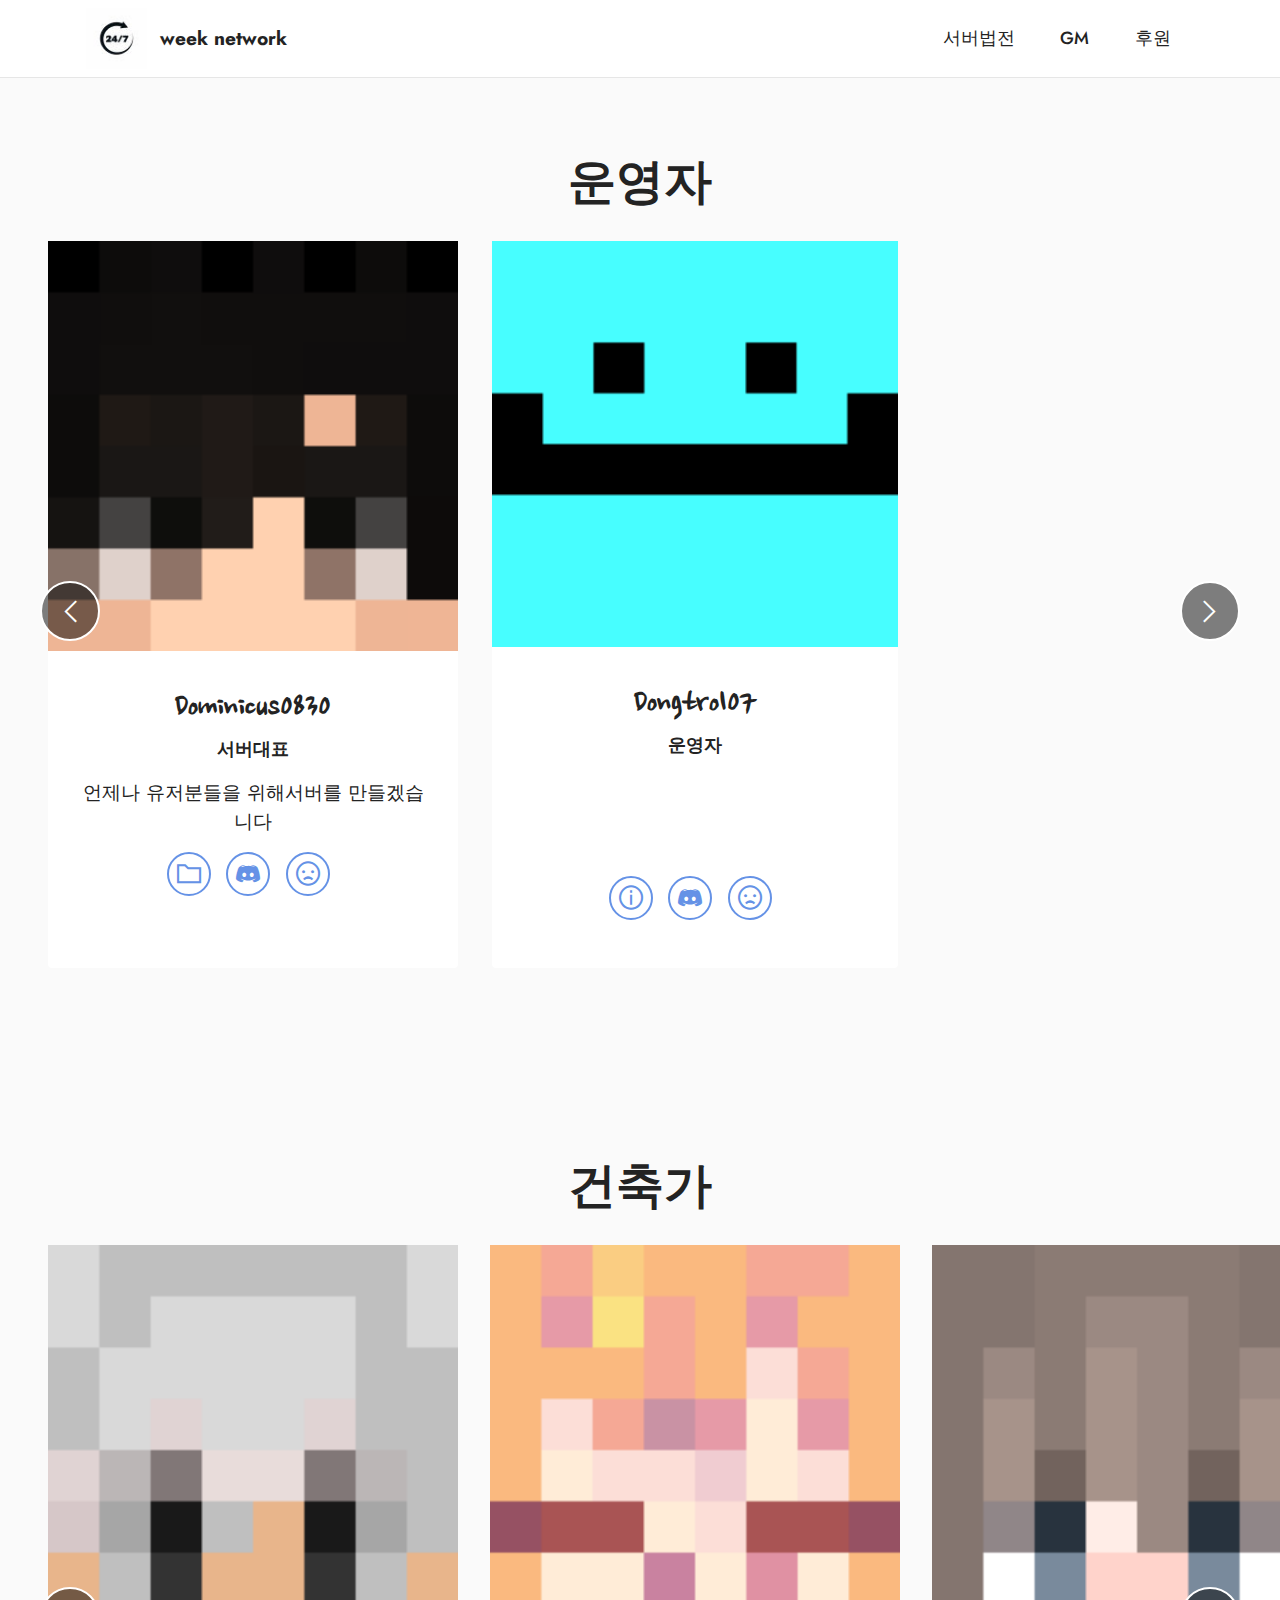
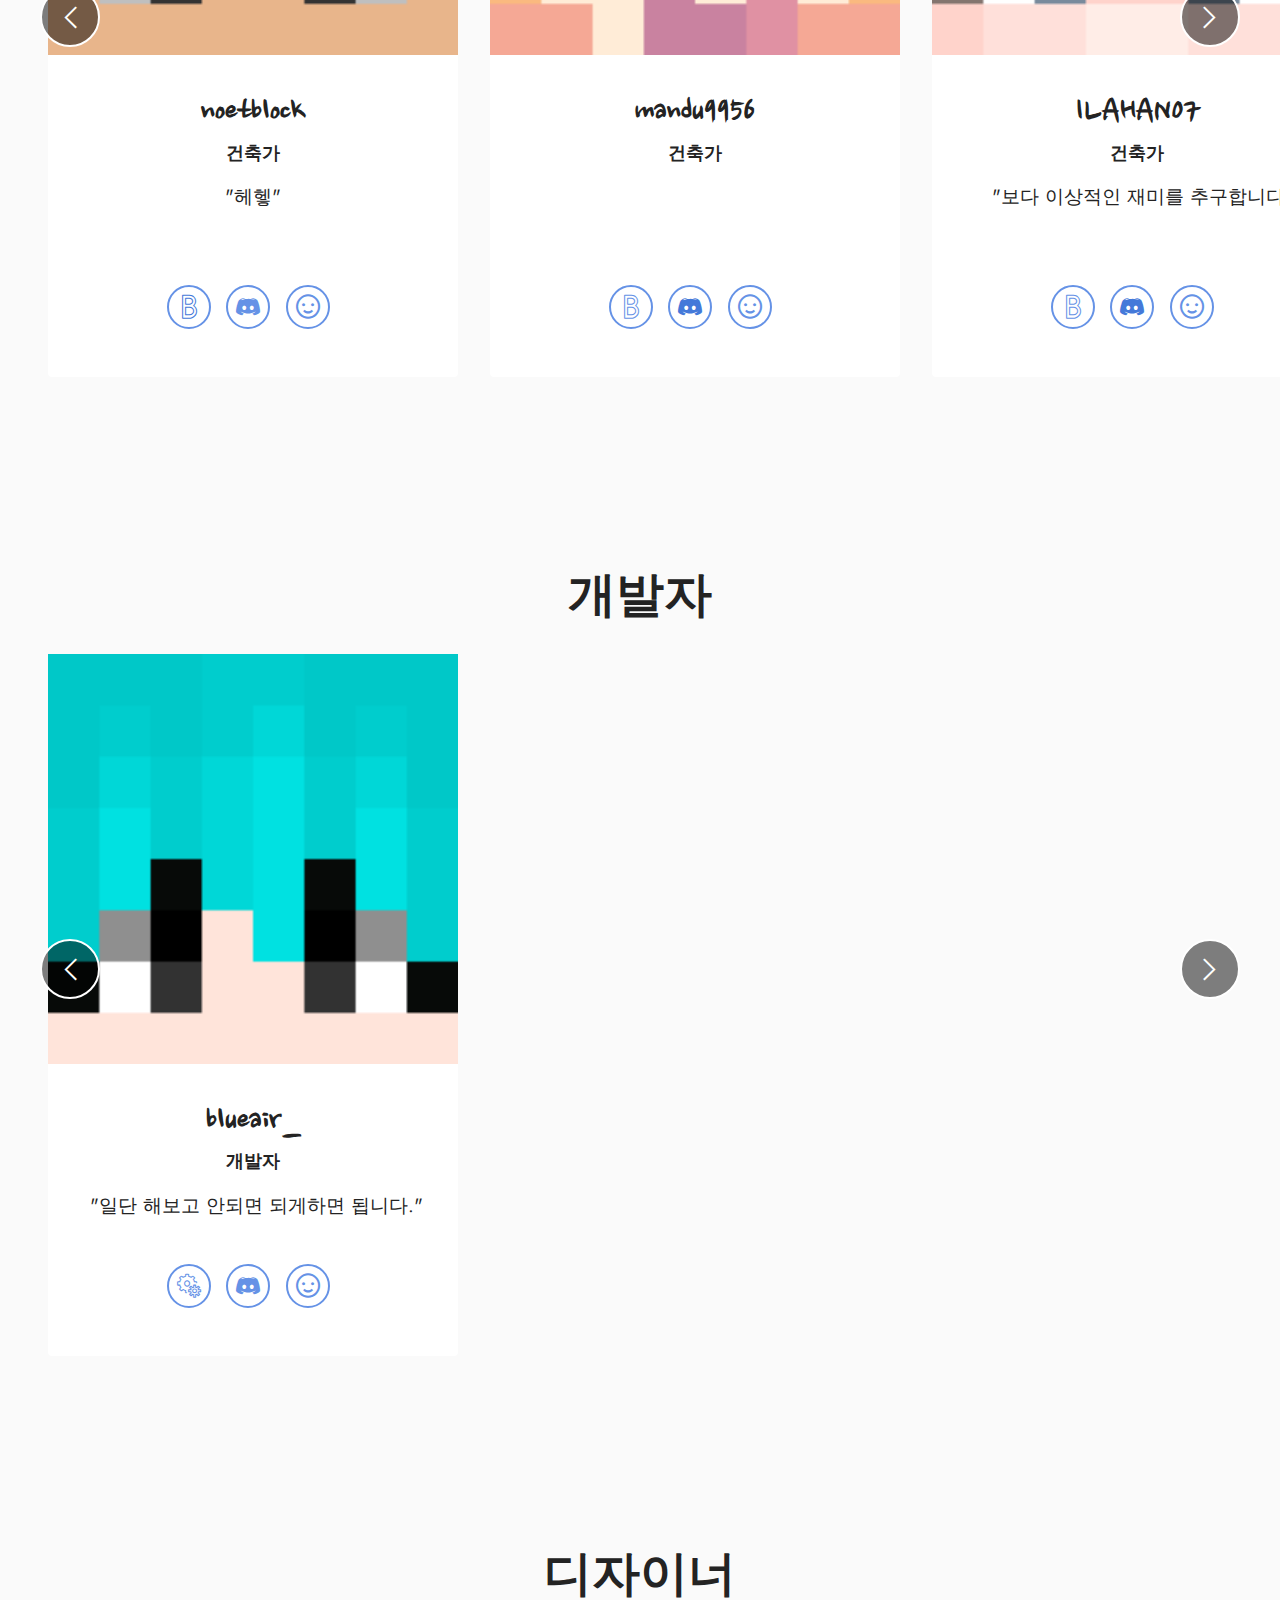
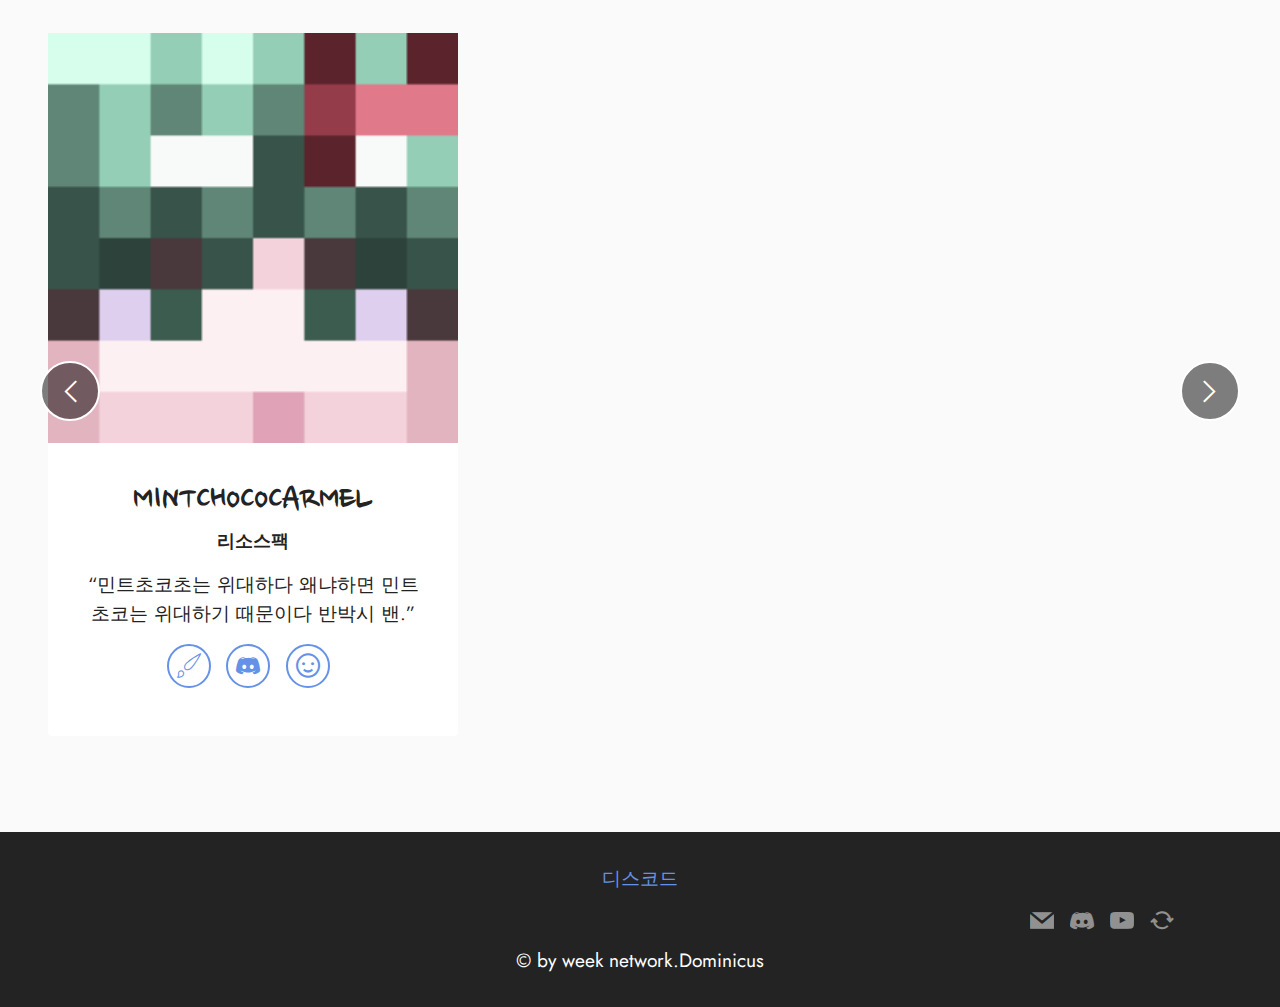
==== commit 78d17706: "Update gm.html" ====
--- a/gm.html
+++ b/gm.html
@@ -348,13 +348,6 @@
                                 </div>
                                 
                             </div>
-                        </div>
-                    </div>
-                    <div class="embla__slide slider-image item" style="margin-left: 1rem; margin-right: 1rem;">
-                        <div class="card-wrap">
-                            <div class="item-wrapper position-relative">
-                                <div class="image-wrap">
-                                    <img src="assets/images/ash-160x160.png" alt="Mobirise Website Builder">
                                 </div>
                           </div>    
                                 </div>
